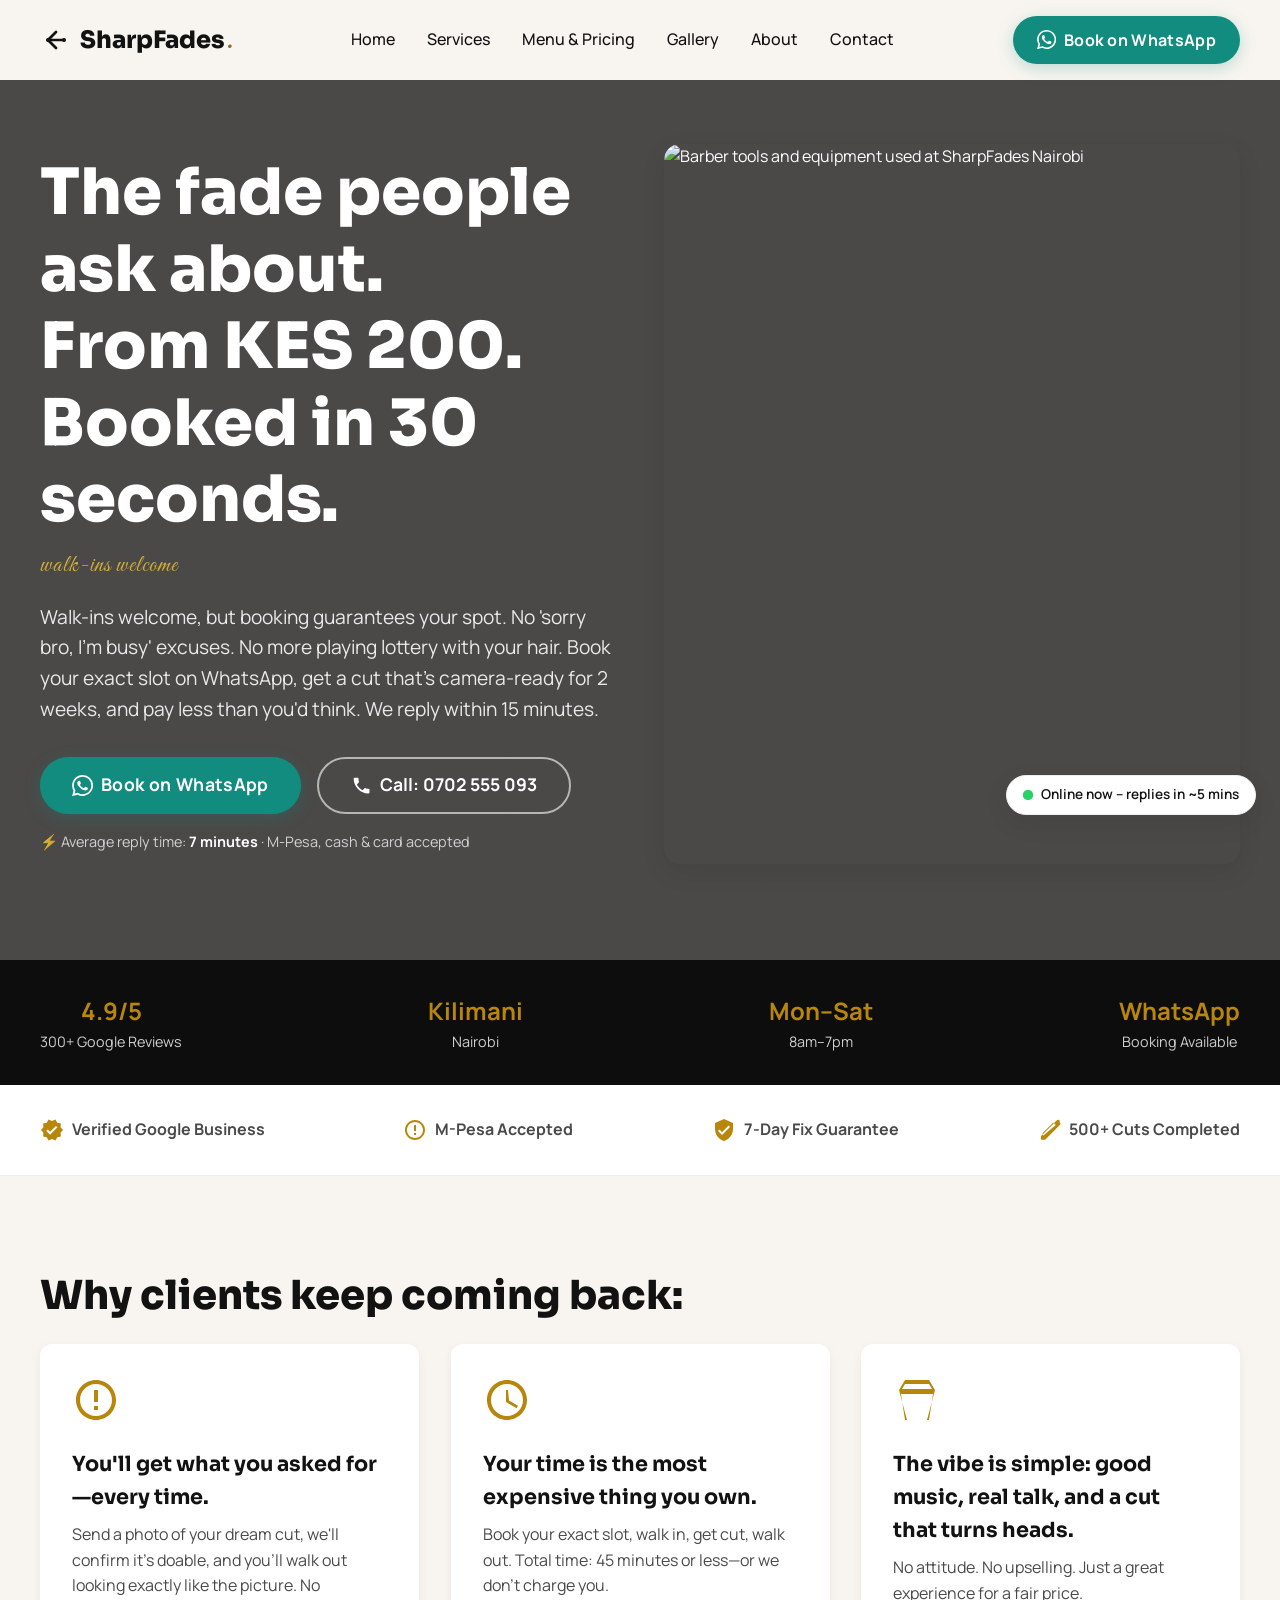
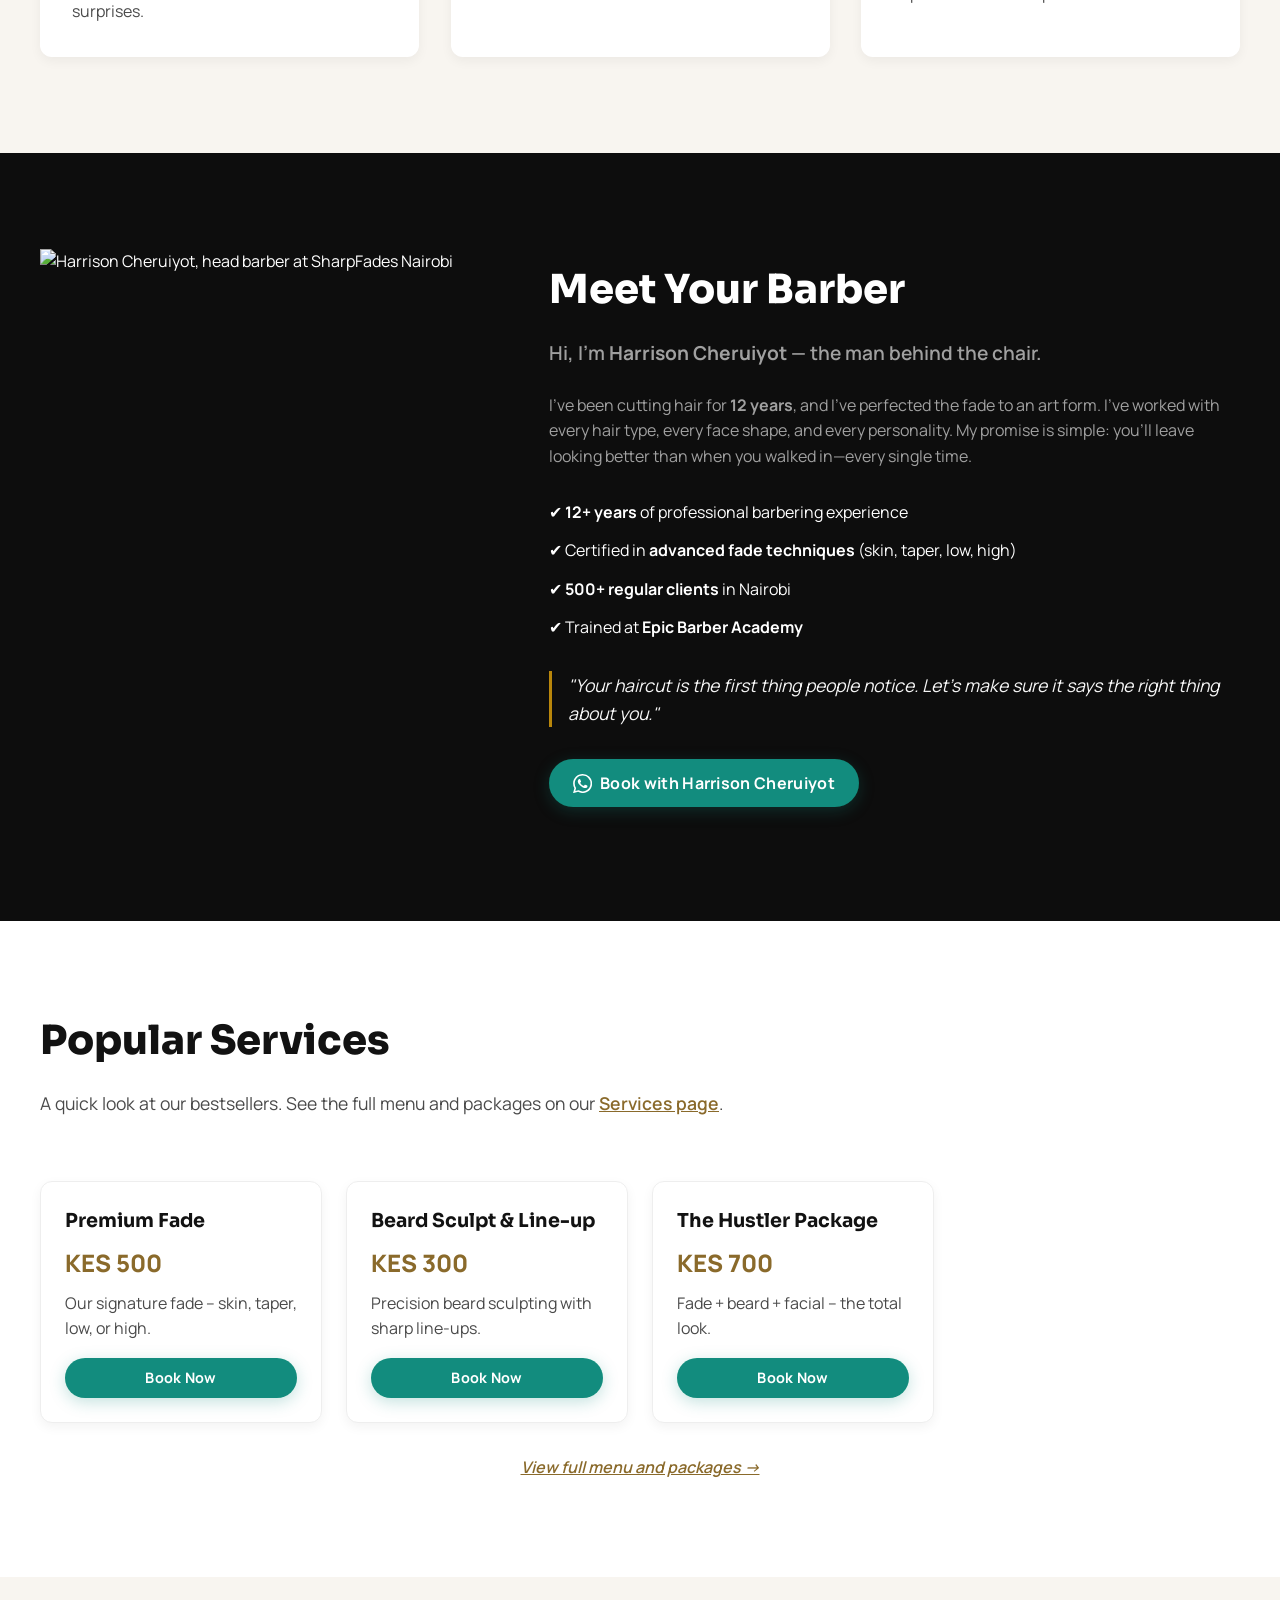
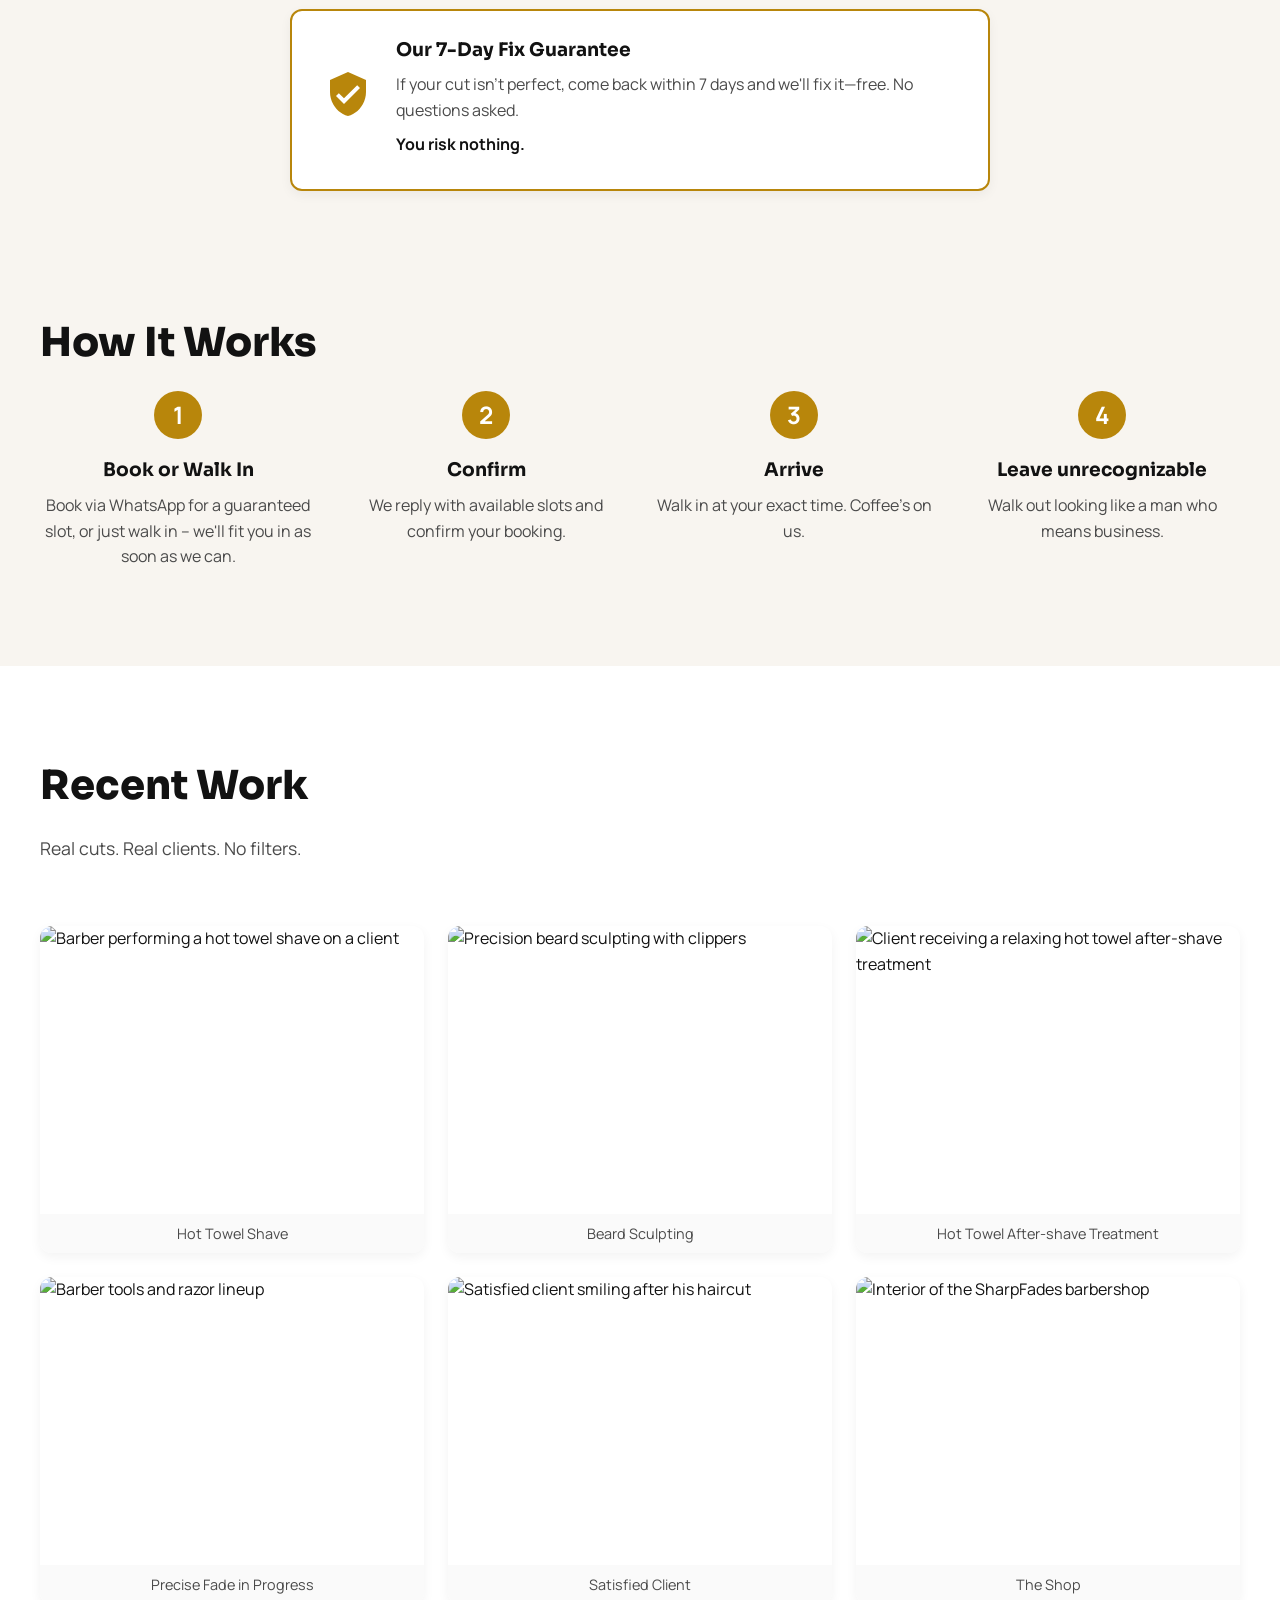
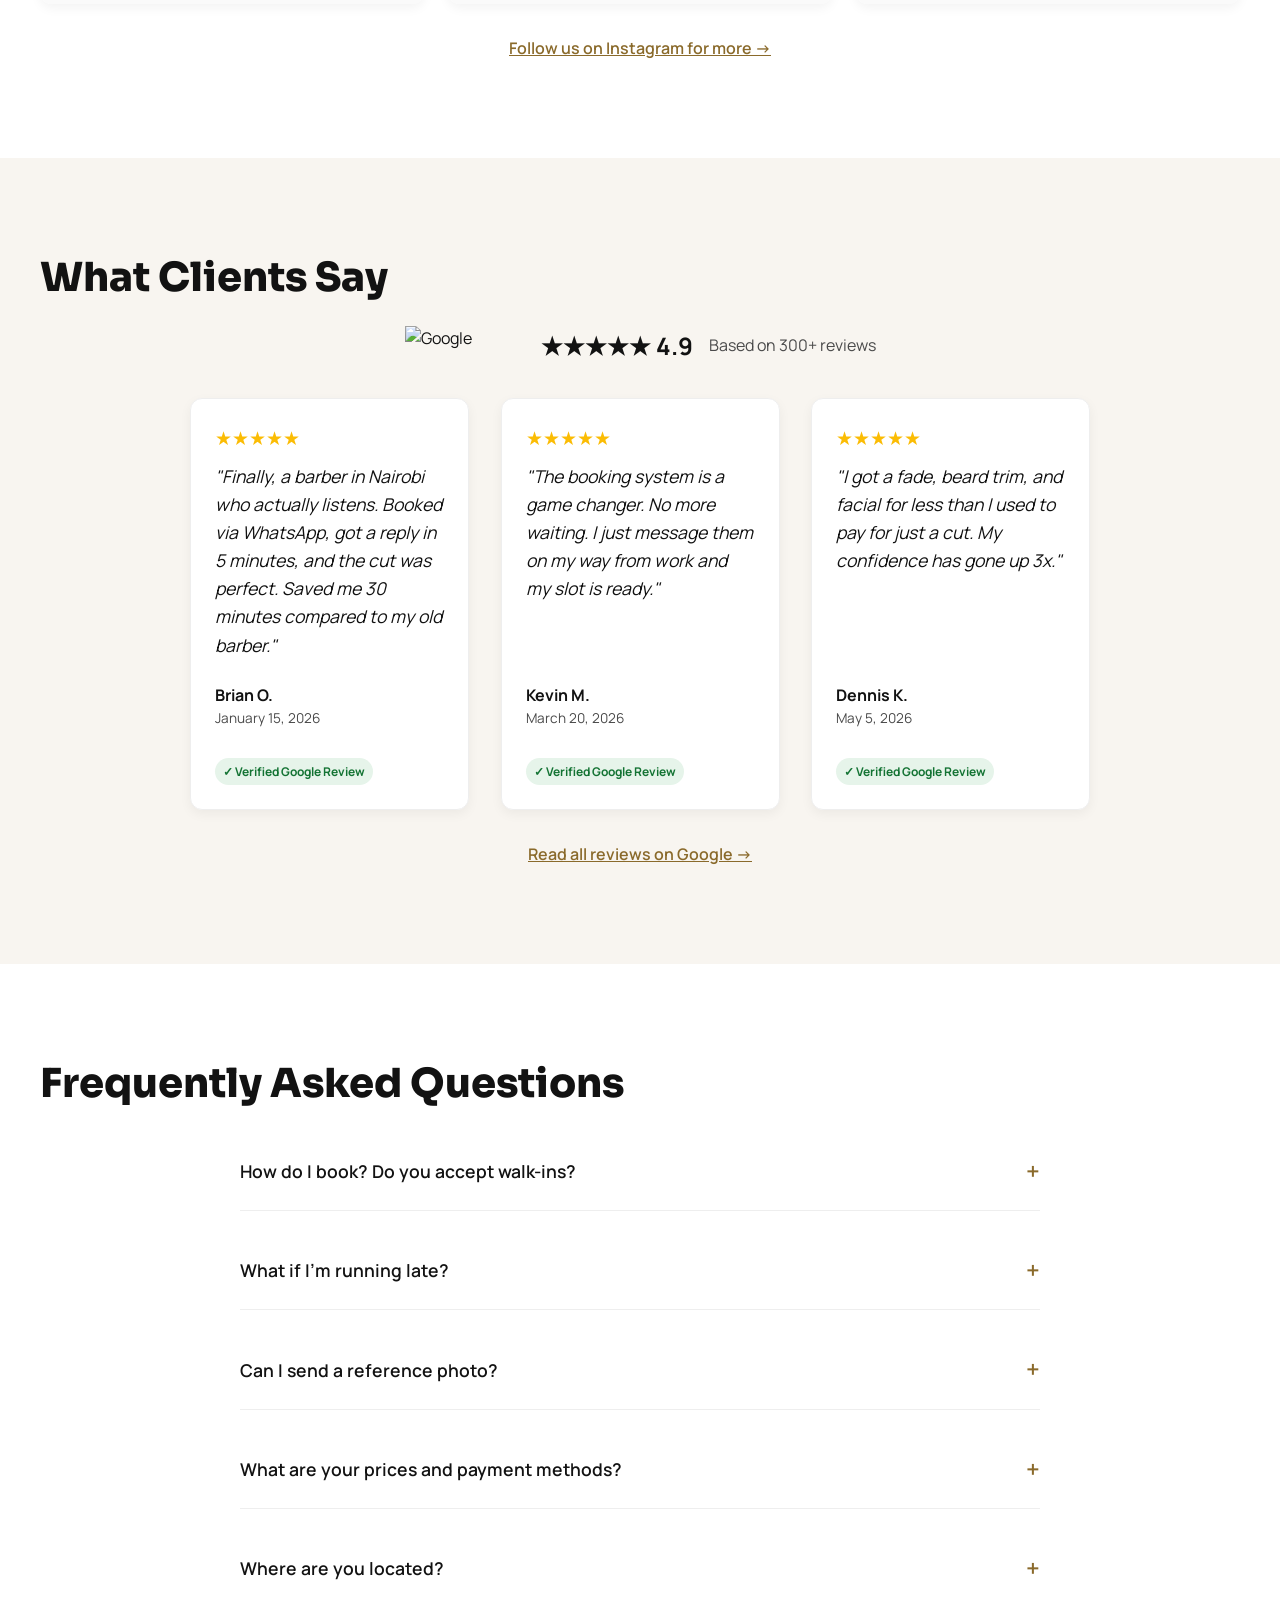
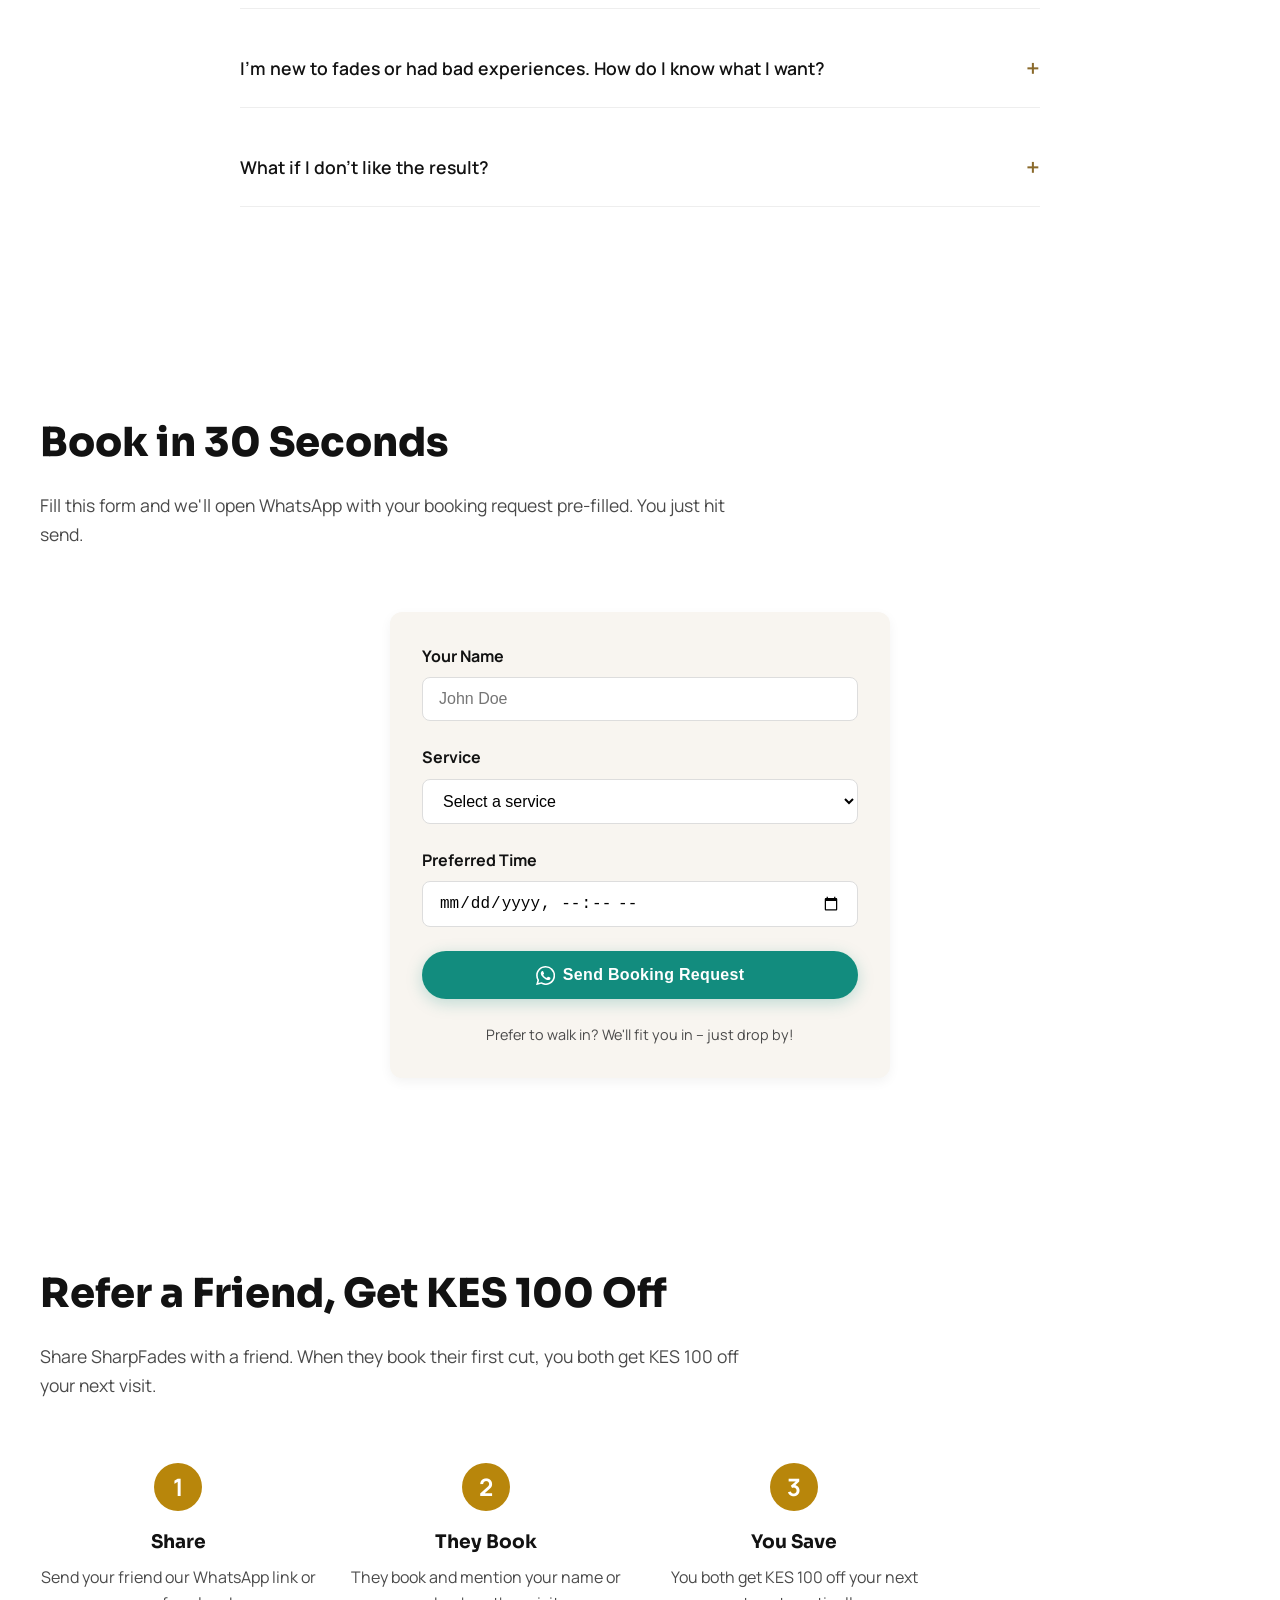
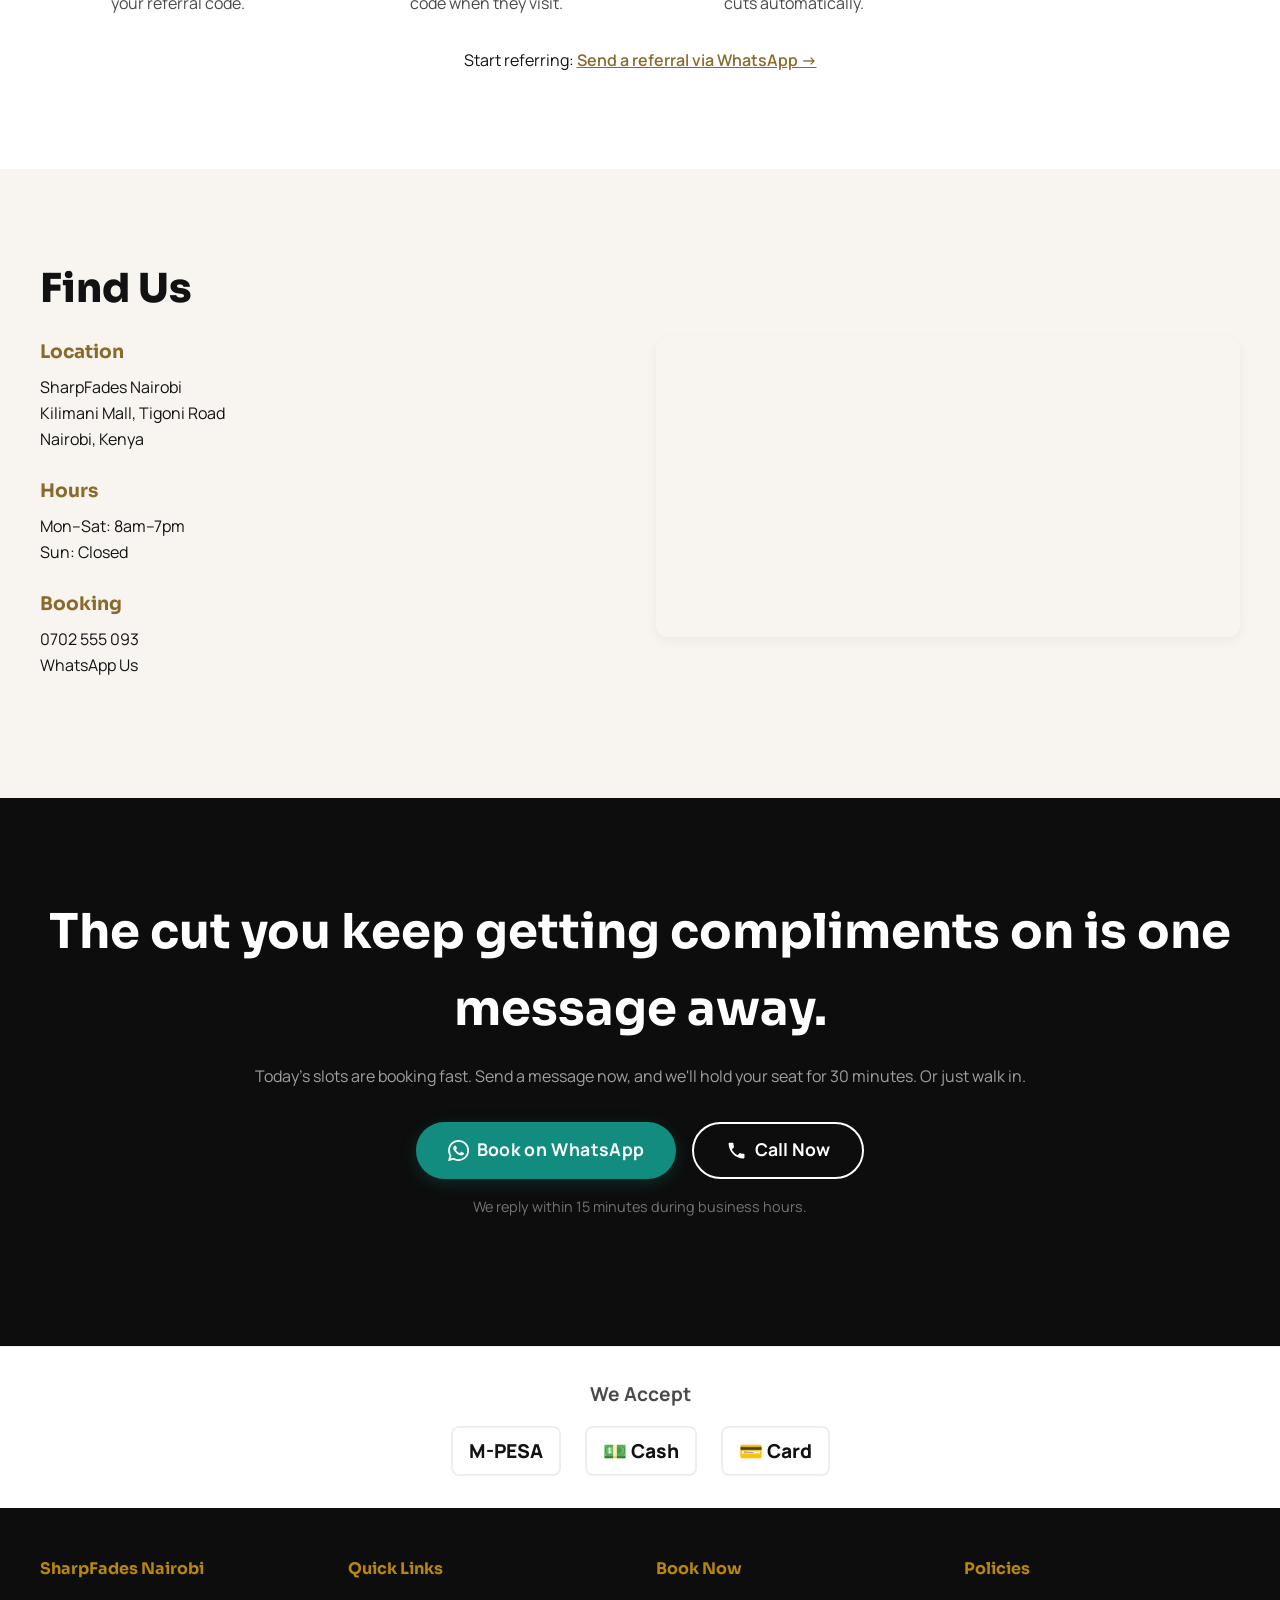
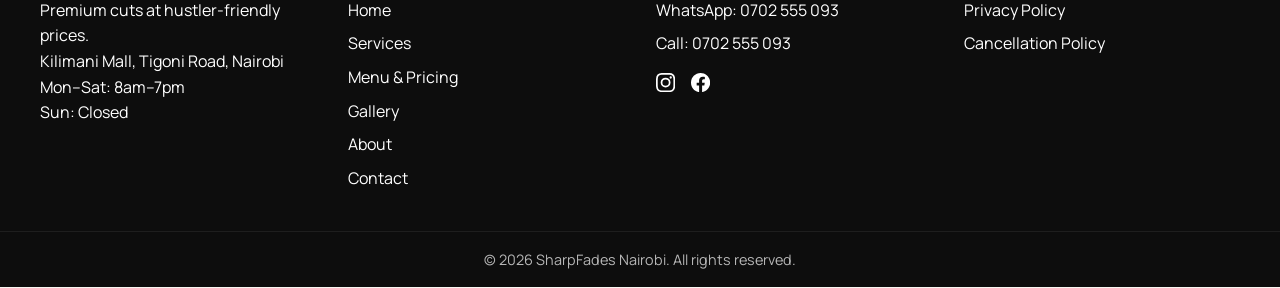
==== index.html @ 0382daa3 "Add files via upload" ====
<!DOCTYPE html>
<html lang="en" class="no-js">
<head>
    <meta charset="UTF-8">
    <meta name="viewport" content="width=device-width, initial-scale=1.0">
    <title>SharpFades Nairobi | Premium Cuts from KES 200</title>
    <meta name="description" content="Get the fade people ask about. From KES 200. Book in 30 seconds on WhatsApp or walk in. No waiting, no inconsistency. 4.9★ rated barber in Kilimani Mall, Nairobi. Call 0702 555 093.">
    <meta name="robots" content="index, follow">
    <meta name="theme-color" content="#0D0D0D">
    <link rel="canonical" href="https://www.sharpsfades.co.ke/">

    <!-- Favicon -->
    <link rel="icon" href="assets/images/favicon.svg" type="image/svg+xml">

    <!-- Open Graph / Facebook -->
    <meta property="og:type" content="website">
    <meta property="og:url" content="https://www.sharpsfades.co.ke/">
    <meta property="og:title" content="SharpFades Nairobi | Premium Cuts from KES 200">
    <meta property="og:description" content="Nairobi's sharpest fades and premium grooming at hustler-friendly prices. Book via WhatsApp or walk in. Call 0702 555 093.">
    <meta property="og:image" content="https://i.ibb.co/qFCFtpKg/Picsart-26-09-07-09-58-33-262.png">

    <!-- Twitter -->
    <meta name="twitter:card" content="summary_large_image">
    <meta name="twitter:url" content="https://www.sharpsfades.co.ke/">
    <meta name="twitter:title" content="SharpFades Nairobi | Premium Cuts from KES 200">
    <meta name="twitter:description" content="Nairobi's sharpest fades and premium grooming at hustler-friendly prices. Book via WhatsApp or walk in. Call 0702 555 093.">
    <meta name="twitter:image" content="https://i.ibb.co/qFCFtpKg/Picsart-26-09-07-09-58-33-262.png">

    <!-- Preconnect and preload critical resources -->
    <link rel="preconnect" href="https://fonts.googleapis.com">
    <link rel="preconnect" href="https://fonts.gstatic.com" crossorigin>
    <link rel="preload" as="style" href="https://fonts.googleapis.com/css2?family=Manrope:wght@400;500;700;800&family=Sora:wght@600;700;800&family=Great+Vibes&display=swap">
    <link rel="preload" as="image" href="https://i.ibb.co/GfTDm7bp/Picsart-26-09-07-11-02-48-453.jpg" fetchpriority="high">
    <link rel="stylesheet" href="https://fonts.googleapis.com/css2?family=Manrope:wght@400;500;700;800&family=Sora:wght@600;700;800&family=Great+Vibes&display=swap" media="print" onload="this.media='all'">
    <noscript>
        <link rel="stylesheet" href="https://fonts.googleapis.com/css2?family=Manrope:wght@400;500;700;800&family=Sora:wght@600;700;800&family=Great+Vibes&display=swap">
    </noscript>
    <link rel="stylesheet" href="styles.css">
    <script defer src="script.js"></script>
    <!-- Remove no-js class if JS is enabled -->
    <script>
        document.documentElement.classList.remove('no-js');
    </script>

    <!-- JSON-LD Structured Data -->
    <script type="application/ld+json">
        {
            "@context": "https://schema.org",
            "@type": "Barbershop",
            "name": "SharpFades Nairobi",
            "telephone": "+254702555093",
            "priceRange": "KES 200 - KES 1200",
            "image": "https://i.ibb.co/GfTDm7bp/Picsart-26-09-07-11-02-48-453.jpg",
            "address": {
                "@type": "PostalAddress",
                "streetAddress": "Kilimani Mall, Tigoni Road",
                "addressLocality": "Nairobi",
                "addressCountry": "KE"
            },
            "openingHours": "Mo-Sa 08:00-19:00",
            "paymentAccepted": "Cash, M-Pesa, Card",
            "aggregateRating": {
                "@type": "AggregateRating",
                "ratingValue": "4.9",
                "reviewCount": "300"
            },
            "review": [{
                "@type": "Review",
                "author": { "@type": "Person", "name": "Brian O." },
                "datePublished": "2026-01-15",
                "reviewBody": "Finally, a barber in Nairobi who actually listens. Booked via WhatsApp, got a reply in 5 minutes, and the cut was perfect.",
                "reviewRating": { "@type": "Rating", "ratingValue": "5" }
            }, {
                "@type": "Review",
                "author": { "@type": "Person", "name": "Kevin M." },
                "datePublished": "2026-03-20",
                "reviewBody": "The booking system is a game changer. No more waiting. I just message them on my way from work and my slot is ready.",
                "reviewRating": { "@type": "Rating", "ratingValue": "5" }
            }, {
                "@type": "Review",
                "author": { "@type": "Person", "name": "Dennis K." },
                "datePublished": "2026-05-05",
                "reviewBody": "I got a fade, beard trim, and facial for less than I used to pay for just a cut. My confidence has gone up 3x.",
                "reviewRating": { "@type": "Rating", "ratingValue": "5" }
            }]
        }
    </script>
</head>
<body>
    <div class="scroll-progress" id="scroll-progress"></div>
    <a class="skip-link" href="#main-content">Skip to main content</a>

    <!-- Sticky Header -->
    <header class="site-header" id="site-header">
        <div class="container header-inner">
            <a href="index.html" class="logo" aria-label="SharpFades Nairobi Home">
                <svg class="logo-icon" width="32" height="32" viewBox="0 0 24 24" fill="none" xmlns="http://www.w3.org/2000/svg" aria-hidden="true">
                    <path d="M6 12L18 12" stroke="currentColor" stroke-width="2" stroke-linecap="round"/>
                    <path d="M6 12L12 6" stroke="currentColor" stroke-width="2" stroke-linecap="round"/>
                    <path d="M6 12L12 18" stroke="currentColor" stroke-width="2" stroke-linecap="round"/>
                    <circle cx="6" cy="12" r="1.5" fill="currentColor"/>
                    <circle cx="18" cy="12" r="1.5" fill="currentColor"/>
                </svg>
                <span>SharpFades<span class="logo-accent">.</span></span>
            </a>
            <nav class="main-nav" aria-label="Main navigation">
                <ul>
                    <li><a href="#home" aria-current="page">Home</a></li>
                    <li><a href="services.html">Services</a></li>
                    <li><a href="#menu">Menu &amp; Pricing</a></li>
                    <li><a href="#gallery">Gallery</a></li>
                    <li><a href="#about">About</a></li>
                    <li><a href="#contact">Contact</a></li>
                </ul>
            </nav>
            <div class="header-actions">
                <a href="https://wa.me/254702555093?text=Hi%20SharpFades!%20I'd%20like%20to%20book%20an%20appointment.%20Could%20you%20let%20me%20know%20your%20availability?" class="btn btn-whatsapp" target="_blank" rel="noopener">
                    <svg class="icon" aria-hidden="true" focusable="false"><use href="#icon-whatsapp"></use></svg>
                    <span>Book on WhatsApp</span>
                </a>
                <button class="nav-toggle" type="button" aria-expanded="false" aria-controls="mobile-menu" aria-label="Toggle navigation">
                    <span class="hamburger"></span>
                </button>
            </div>
        </div>
        <!-- Mobile Menu -->
        <nav class="mobile-menu" id="mobile-menu" aria-label="Mobile navigation">
            <ul>
                <li><a href="#home">Home</a></li>
                <li><a href="services.html">Services</a></li>
                <li><a href="#menu">Menu &amp; Pricing</a></li>
                <li><a href="#gallery">Gallery</a></li>
                <li><a href="#about">About</a></li>
                <li><a href="#contact">Contact</a></li>
            </ul>
            <a href="https://wa.me/254702555093?text=Hi%20SharpFades!%20I'd%20like%20to%20book%20an%20appointment.%20Could%20you%20let%20me%20know%20your%20availability?" class="btn btn-whatsapp btn-block" target="_blank" rel="noopener">Book on WhatsApp</a>
            <a href="tel:+254702555093" class="btn btn-outline btn-block">Call: 0702 555 093</a>
        </nav>
    </header>

    <main id="main-content">
        <!-- Hero Section with Unsplash Background -->
        <section class="hero hero-dark" id="home" tabindex="-1" style="background: linear-gradient(rgba(0,0,0,0.70), rgba(0,0,0,0.70)), url('https://images.unsplash.com/photo-1585747860715-2ba37e788b70?w=1920&q=80') center/cover no-repeat;">
            <div class="container hero-inner">
                <div class="hero-content">
                    <h1>
                        <span class="hero-title-main">The fade people ask about.</span><br>
                        <span class="hero-title-sub">From KES 200. Booked in 30 seconds.</span>
                    </h1>
                    <p class="hero-cursive">walk-ins welcome</p>
                    <p class="hero-sub">Walk-ins welcome, but booking guarantees your spot. No 'sorry bro, I'm busy' excuses. No more playing lottery with your hair. Book your exact slot on WhatsApp, get a cut that's camera‑ready for 2 weeks, and pay less than you'd think. We reply within 15 minutes.</p>
                    <div class="hero-actions">
                        <a href="https://wa.me/254702555093?text=Hi%20SharpFades!%20I'd%20like%20to%20book%20an%20appointment.%20Could%20you%20let%20me%20know%20your%20availability?" class="btn btn-whatsapp btn-lg" target="_blank" rel="noopener">
                            <svg class="icon" aria-hidden="true" focusable="false"><use href="#icon-whatsapp"></use></svg>
                            <span>Book on WhatsApp</span>
                        </a>
                        <a href="tel:+254702555093" class="btn btn-outline btn-lg">
                            <svg class="icon" aria-hidden="true" focusable="false"><use href="#icon-phone"></use></svg>
                            <span>Call: 0702 555 093</span>
                        </a>
                    </div>
                    <p class="hero-note">⚡ Average reply time: <strong>7 minutes</strong> · M‑Pesa, cash &amp; card accepted</p>
                </div>
                <div class="hero-image">
                    <img src="https://i.ibb.co/GfTDm7bp/Picsart-26-09-07-11-02-48-453.jpg" alt="Barber tools and equipment used at SharpFades Nairobi" width="600" height="750" fetchpriority="high" loading="eager">
                </div>
            </div>
        </section>

        <!-- Social Proof Bar -->
        <section class="social-proof" aria-label="Social proof">
            <div class="container">
                <ul class="proof-list">
                    <li><strong>4.9/5</strong> <span>300+ Google Reviews</span></li>
                    <li><strong>Kilimani</strong> <span>Nairobi</span></li>
                    <li><strong>Mon–Sat</strong> <span>8am–7pm</span></li>
                    <li><strong>WhatsApp</strong> <span>Booking Available</span></li>
                </ul>
            </div>
        </section>

        <!-- Trust Badges -->
        <section class="trust-badges" aria-label="Why clients trust us">
            <div class="container">
                <div class="trust-badges-grid">
                    <div class="trust-badge">
                        <svg class="icon" aria-hidden="true"><use href="#icon-verified"></use></svg>
                        <span>Verified Google Business</span>
                    </div>
                    <div class="trust-badge">
                        <svg class="icon" aria-hidden="true"><use href="#icon-mpesa"></use></svg>
                        <span>M-Pesa Accepted</span>
                    </div>
                    <div class="trust-badge">
                        <svg class="icon" aria-hidden="true"><use href="#icon-guarantee"></use></svg>
                        <span>7-Day Fix Guarantee</span>
                    </div>
                    <div class="trust-badge">
                        <svg class="icon" aria-hidden="true"><use href="#icon-knife"></use></svg>
                        <span>500+ Cuts Completed</span>
                    </div>
                </div>
            </div>
        </section>

        <!-- Value Prop / Why Us -->
        <section class="value-props" id="about" tabindex="-1">
            <div class="container">
                <h2 class="section-title">Why clients keep coming back:</h2>
                <div class="props-grid">
                    <article class="prop-card">
                        <svg class="prop-icon" aria-hidden="true" focusable="false"><use href="#icon-scissors"></use></svg>
                        <h3>You'll get what you asked for—every time.</h3>
                        <p>Send a photo of your dream cut, we'll confirm it's doable, and you'll walk out looking exactly like the picture. No surprises.</p>
                    </article>
                    <article class="prop-card">
                        <svg class="prop-icon" aria-hidden="true" focusable="false"><use href="#icon-clock"></use></svg>
                        <h3>Your time is the most expensive thing you own.</h3>
                        <p>Book your exact slot, walk in, get cut, walk out. Total time: 45 minutes or less—or we don't charge you.</p>
                    </article>
                    <article class="prop-card">
                        <svg class="prop-icon" aria-hidden="true" focusable="false"><use href="#icon-gem"></use></svg>
                        <h3>The vibe is simple: good music, real talk, and a cut that turns heads.</h3>
                        <p>No attitude. No upselling. Just a great experience for a fair price.</p>
                    </article>
                </div>
            </div>
        </section>

        <!-- Meet the Barber -->
        <section class="meet-barber" id="barber" tabindex="-1">
            <div class="container">
                <div class="meet-barber-grid">
                    <div class="meet-barber-image">
                        <img src="https://i.ibb.co/xKH9wmX2/Picsart-26-09-07-11-01-45-494.png" alt="Harrison Cheruiyot, head barber at SharpFades Nairobi" width="600" height="750" loading="lazy">
                    </div>
                    <div class="meet-barber-content">
                        <h2 class="section-title">Meet Your Barber</h2>
                        <p class="meet-barber-lead">Hi, I'm <strong>Harrison Cheruiyot</strong> — the man behind the chair.</p>
                        <p>I've been cutting hair for <strong>12 years</strong>, and I've perfected the fade to an art form. I've worked with every hair type, every face shape, and every personality. My promise is simple: you'll leave looking better than when you walked in—every single time.</p>
                        <ul class="barber-credentials">
                            <li>✔ <strong>12+ years</strong> of professional barbering experience</li>
                            <li>✔ Certified in <strong>advanced fade techniques</strong> (skin, taper, low, high)</li>
                            <li>✔ <strong>500+ regular clients</strong> in Nairobi</li>
                            <li>✔ Trained at <strong>Epic Barber Academy</strong></li>
                        </ul>
                        <p class="barber-quote">"Your haircut is the first thing people notice. Let's make sure it says the right thing about you."</p>
                        <a href="https://wa.me/254702555093?text=Hi%20Harrison!%20I'd%20like%20to%20book%20an%20appointment%20with%20you.%20Could%20you%20let%20me%20know%20your%20availability?" class="btn btn-whatsapp" target="_blank" rel="noopener">
                            <svg class="icon" aria-hidden="true" focusable="false"><use href="#icon-whatsapp"></use></svg>
                            <span>Book with Harrison Cheruiyot</span>
                        </a>
                    </div>
                </div>
            </div>
        </section>

        <!-- Popular Services (condensed) -->
        <section class="menu-section" id="menu" tabindex="-1">
            <div class="container">
                <h2 class="section-title">Popular Services</h2>
                <p class="section-sub">A quick look at our bestsellers. See the full menu and packages on our <a href="services.html" class="text-link">Services page</a>.</p>
                <div class="service-cards">
                    <div class="service-card">
                        <h4>Premium Fade</h4>
                        <p class="price">KES 500</p>
                        <p>Our signature fade – skin, taper, low, or high.</p>
                        <a href="https://wa.me/254702555093?text=Hi%20SharpFades!%20I'd%20like%20to%20book%20a%20Premium%20Fade%20(KES%20500).%20What%20times%20do%20you%20have%20available?" class="btn btn-whatsapp btn-sm" target="_blank" rel="noopener">Book Now</a>
                    </div>
                    <div class="service-card">
                        <h4>Beard Sculpt &amp; Line-up</h4>
                        <p class="price">KES 300</p>
                        <p>Precision beard sculpting with sharp line-ups.</p>
                        <a href="https://wa.me/254702555093?text=Hi%20SharpFades!%20I'd%20like%20to%20book%20a%20Beard%20Sculpt%20%26%20Line-up%20(KES%20300).%20What%20times%20do%20you%20have%20available?" class="btn btn-whatsapp btn-sm" target="_blank" rel="noopener">Book Now</a>
                    </div>
                    <div class="service-card">
                        <h4>The Hustler Package</h4>
                        <p class="price">KES 700</p>
                        <p>Fade + beard + facial – the total look.</p>
                        <a href="https://wa.me/254702555093?text=Hi%20SharpFades!%20I'd%20like%20to%20book%20the%20Hustler%20Package%20(KES%20700).%20What%20times%20do%20you%20have%20available?" class="btn btn-whatsapp btn-sm" target="_blank" rel="noopener">Book Now</a>
                    </div>
                </div>
                <p class="menu-note"><a href="services.html" class="text-link">View full menu and packages →</a></p>
            </div>
        </section>

        <!-- Guarantee Section -->
        <section class="guarantee-section" id="guarantee" tabindex="-1">
            <div class="container">
                <div class="guarantee-box">
                    <div class="guarantee-icon">
                        <svg class="icon" aria-hidden="true"><use href="#icon-guarantee"></use></svg>
                    </div>
                    <div class="guarantee-content">
                        <h3>Our 7-Day Fix Guarantee</h3>
                        <p>If your cut isn't perfect, come back within 7 days and we'll fix it—free. No questions asked.</p>
                        <p><strong>You risk nothing.</strong></p>
                    </div>
                </div>
            </div>
        </section>

        <!-- Process / How It Works -->
        <section class="process" id="process" tabindex="-1">
            <div class="container">
                <h2 class="section-title">How It Works</h2>
                <ol class="process-steps">
                    <li>
                        <span class="step-number">1</span>
                        <h3>Book or Walk In</h3>
                        <p>Book via WhatsApp for a guaranteed slot, or just walk in – we'll fit you in as soon as we can.</p>
                    </li>
                    <li>
                        <span class="step-number">2</span>
                        <h3>Confirm</h3>
                        <p>We reply with available slots and confirm your booking.</p>
                    </li>
                    <li>
                        <span class="step-number">3</span>
                        <h3>Arrive</h3>
                        <p>Walk in at your exact time. Coffee's on us.</p>
                    </li>
                    <li>
                        <span class="step-number">4</span>
                        <h3>Leave unrecognizable</h3>
                        <p>Walk out looking like a man who means business.</p>
                    </li>
                </ol>
            </div>
        </section>

        <!-- Gallery Preview -->
        <section class="gallery" id="gallery" tabindex="-1">
            <div class="container">
                <h2 class="section-title">Recent Work</h2>
                <p class="section-sub">Real cuts. Real clients. No filters.</p>
                <div class="gallery-grid">
                    <figure>
                        <img src="https://i.ibb.co/VY9WMvjd/Picsart-26-09-07-10-07-51-801.png" alt="Barber performing a hot towel shave on a client" width="400" height="300" loading="lazy">
                        <figcaption>Hot Towel Shave</figcaption>
                    </figure>
                    <figure>
                        <img src="https://i.ibb.co/cKZ2jdm0/Picsart-26-09-07-10-04-09-270.png" alt="Precision beard sculpting with clippers" width="400" height="300" loading="lazy">
                        <figcaption>Beard Sculpting</figcaption>
                    </figure>
                    <figure>
                        <img src="https://i.ibb.co/M5BMCQJJ/Picsart-26-09-07-10-01-59-289.png" alt="Client receiving a relaxing hot towel after-shave treatment" width="400" height="300" loading="lazy">
                        <figcaption>Hot Towel After-shave Treatment</figcaption>
                    </figure>
                    <figure>
                        <img src="https://i.ibb.co/Tx39Nw82/Picsart-26-09-07-10-00-22-732.png" alt="Barber tools and razor lineup" width="400" height="300" loading="lazy">
                        <figcaption>Precise Fade in Progress</figcaption>
                    </figure>
                    <figure>
                        <img src="https://i.ibb.co/G4ZgbCj6/Picsart-26-09-07-09-55-59-494.png" alt="Satisfied client smiling after his haircut" width="400" height="300" loading="lazy">
                        <figcaption>Satisfied Client</figcaption>
                    </figure>
                    <figure>
                        <img src="https://i.ibb.co/Fqq1Bxm3/1788721265705.png" alt="Interior of the SharpFades barbershop" width="400" height="300" loading="lazy">
                        <figcaption>The Shop</figcaption>
                    </figure>
                </div>
                <p class="gallery-cta"><a href="https://instagram.com/sharpsfadesnairobi" target="_blank" rel="noopener" class="text-link">Follow us on Instagram for more →</a></p>
            </div>
        </section>

        <!-- Testimonials / Google Reviews -->
        <section class="testimonials" id="testimonials" tabindex="-1">
            <div class="container">
                <h2 class="section-title">What Clients Say</h2>
                <div class="google-reviews-container">
                    <div class="google-header">
                        <img src="https://upload.wikimedia.org/wikipedia/commons/thumb/2/2f/Google_2015_logo.svg/120px-Google_2015_logo.svg.png" alt="Google" width="120" height="40">
                        <span class="google-rating">★★★★★ <strong>4.9</strong></span>
                        <span class="google-count">Based on 300+ reviews</span>
                    </div>
                    <div class="testimonial-grid">
                        <blockquote class="testimonial-card google-review">
                            <div class="review-stars">★★★★★</div>
                            <p>"Finally, a barber in Nairobi who actually listens. Booked via WhatsApp, got a reply in 5 minutes, and the cut was perfect. Saved me 30 minutes compared to my old barber."</p>
                            <footer>
                                <div class="reviewer-info"><strong>Brian O.</strong><span>January 15, 2026</span></div>
                                <span class="verified-badge">✓ Verified Google Review</span>
                            </footer>
                        </blockquote>
                        <blockquote class="testimonial-card google-review">
                            <div class="review-stars">★★★★★</div>
                            <p>"The booking system is a game changer. No more waiting. I just message them on my way from work and my slot is ready."</p>
                            <footer>
                                <div class="reviewer-info"><strong>Kevin M.</strong><span>March 20, 2026</span></div>
                                <span class="verified-badge">✓ Verified Google Review</span>
                            </footer>
                        </blockquote>
                        <blockquote class="testimonial-card google-review">
                            <div class="review-stars">★★★★★</div>
                            <p>"I got a fade, beard trim, and facial for less than I used to pay for just a cut. My confidence has gone up 3x."</p>
                            <footer>
                                <div class="reviewer-info"><strong>Dennis K.</strong><span>May 5, 2026</span></div>
                                <span class="verified-badge">✓ Verified Google Review</span>
                            </footer>
                        </blockquote>
                    </div>
                    <div class="google-cta">
                        <a href="https://g.page/r/YOUR_GOOGLE_REVIEWS_LINK/review" target="_blank" rel="noopener" class="text-link">Read all reviews on Google →</a>
                    </div>
                </div>
            </div>
        </section>

        <!-- FAQ (Consolidated) -->
        <section class="faq" id="faq" tabindex="-1">
            <div class="container">
                <h2 class="section-title">Frequently Asked Questions</h2>
                <div class="faq-list">
                    <details>
                        <summary>How do I book? Do you accept walk-ins?</summary>
                        <div class="faq-answer">
                            <p>Yes, walk-ins are always welcome! However, booking via WhatsApp or phone guarantees your spot and zero waiting. We recommend booking to secure your preferred time.</p>
                        </div>
                    </details>
                    <details>
                        <summary>What if I'm running late?</summary>
                        <div class="faq-answer">
                            <p>Please WhatsApp us immediately. We hold your slot for 10 minutes past your booked time. After that, we may need to reschedule to be fair to the next client.</p>
                        </div>
                    </details>
                    <details>
                        <summary>Can I send a reference photo?</summary>
                        <div class="faq-answer">
                            <p>Absolutely! Send it on WhatsApp before your appointment, and we'll discuss how to achieve the look.</p>
                        </div>
                    </details>
                    <details>
                        <summary>What are your prices and payment methods?</summary>
                        <div class="faq-answer">
                            <p>Prices start at KES 200 for a basic cut. We'll confirm the final price before we start. We accept M-Pesa, Cash, and Card.</p>
                        </div>
                    </details>
                    <details>
                        <summary>Where are you located?</summary>
                        <div class="faq-answer">
                            <p>We're in Kilimani Mall, Tigoni Road, Nairobi. See the <a href="#contact">Contact section</a> for directions.</p>
                        </div>
                    </details>
                    <details>
                        <summary>I'm new to fades or had bad experiences. How do I know what I want?</summary>
                        <div class="faq-answer">
                            <p>That's our favorite kind of client. Send us a photo of a style you like, or just tell us your vibe (e.g., "I want to look professional but cool"). We'll recommend a cut based on your hair type, face shape, and lifestyle. You'll always approve the plan before we start.</p>
                        </div>
                    </details>
                    <details>
                        <summary>What if I don't like the result?</summary>
                        <div class="faq-answer">
                            <p>We offer a 7-day fix guarantee. If it's not right, come back within 7 days and we'll correct it—free. We're confident, but we're also accountable.</p>
                        </div>
                    </details>
                </div>
            </div>
        </section>

        <!-- Quick Book Form -->
        <section class="quick-book" id="quick-book" tabindex="-1">
            <div class="container">
                <h2 class="section-title">Book in 30 Seconds</h2>
                <p class="section-sub">Fill this form and we'll open WhatsApp with your booking request pre-filled. You just hit send.</p>
                <form id="quick-book-form" class="quick-book-form">
                    <div class="form-group">
                        <label for="qb-name">Your Name</label>
                        <input type="text" id="qb-name" name="name" placeholder="John Doe" required>
                    </div>
                    <div class="form-group">
                        <label for="qb-service">Service</label>
                        <select id="qb-service" name="service" required>
                            <option value="">Select a service</option>
                            <option value="Basic Clipper Cut">Basic Clipper Cut (KES 200)</option>
                            <option value="Classic Scissor Cut">Classic Scissor Cut (KES 300)</option>
                            <option value="Premium Fade">Premium Fade (KES 500)</option>
                            <option value="Beard Trim & Shape">Beard Trim & Shape (KES 200)</option>
                            <option value="Beard & Haircut Combo">Beard & Haircut Combo (KES 600)</option>
                            <option value="Hustler Package">Hustler Package (KES 700)</option>
                            <option value="Mogul Package">Mogul Package (KES 1,200)</option>
                        </select>
                    </div>
                    <div class="form-group">
                        <label for="qb-time">Preferred Time</label>
                        <input type="datetime-local" id="qb-time" name="time">
                    </div>
                    <button type="submit" class="btn btn-whatsapp btn-block">
                        <svg class="icon" aria-hidden="true"><use href="#icon-whatsapp"></use></svg>
                        <span>Send Booking Request</span>
                    </button>
                    <p style="text-align:center; font-size:0.9rem; margin-top:1rem; color:var(--clr-text-secondary);">Prefer to walk in? We'll fit you in – just drop by!</p>
                </form>
            </div>
        </section>

        <!-- Referral Program -->
        <section class="referral" id="referral" tabindex="-1">
            <div class="container">
                <h2 class="section-title">Refer a Friend, Get KES 100 Off</h2>
                <p class="section-sub">Share SharpFades with a friend. When they book their first cut, you both get KES 100 off your next visit.</p>
                <div class="referral-steps">
                    <ol class="process-steps">
                        <li>
                            <span class="step-number">1</span>
                            <h3>Share</h3>
                            <p>Send your friend our WhatsApp link or your referral code.</p>
                        </li>
                        <li>
                            <span class="step-number">2</span>
                            <h3>They Book</h3>
                            <p>They book and mention your name or code when they visit.</p>
                        </li>
                        <li>
                            <span class="step-number">3</span>
                            <h3>You Save</h3>
                            <p>You both get KES 100 off your next cuts automatically.</p>
                        </li>
                    </ol>
                </div>
                <p class="referral-cta">Start referring: <a href="https://wa.me/254702555093?text=Hi%20SharpFades!%20I'd%20like%20to%20refer%20a%20friend.%20We'd%20both%20love%20to%20get%20the%20KES%20100%20discount.%20How%20do%20I%20do%20this?" class="text-link">Send a referral via WhatsApp →</a></p>
            </div>
        </section>

        <!-- Contact Section -->
        <section class="contact-section" id="contact" tabindex="-1">
            <div class="container">
                <h2 class="section-title">Find Us</h2>
                <div class="contact-grid">
                    <div class="contact-info">
                        <h3>Location</h3>
                        <p>SharpFades Nairobi<br>Kilimani Mall, Tigoni Road<br>Nairobi, Kenya</p>
                        <h3>Hours</h3>
                        <p>Mon–Sat: 8am–7pm<br>Sun: Closed</p>
                        <h3>Booking</h3>
                        <p><a href="tel:+254702555093">0702 555 093</a><br>
                            <a href="https://wa.me/254702555093" target="_blank" rel="noopener">WhatsApp Us</a></p>
                    </div>
                    <div class="contact-map">
                        <iframe src="https://maps.google.com/maps?q=Kilimani%20Mall%2C%20Tigoni%20Rd%2C%20Nairobi%2C%20Kenya&t=m&z=16&output=embed" width="100%" height="300" style="border:0;" allowfullscreen="" loading="lazy" referrerpolicy="no-referrer-when-downgrade" title="Map to SharpFades Nairobi at Kilimani Mall">
                        </iframe>
                    </div>
                </div>
            </div>
        </section>

        <!-- Final CTA -->
        <section class="final-cta" id="book" tabindex="-1">
            <div class="container">
                <h2>The cut you keep getting compliments on is one message away.</h2>
                <p>Today's slots are booking fast. Send a message now, and we'll hold your seat for 30 minutes. Or just walk in.</p>
                <div class="cta-buttons">
                    <a href="https://wa.me/254702555093?text=Hi%20SharpFades!%20I'd%20like%20to%20book%20an%20appointment.%20Could%20you%20let%20me%20know%20your%20availability?" class="btn btn-whatsapp btn-lg" target="_blank" rel="noopener">
                        <svg class="icon" aria-hidden="true"><use href="#icon-whatsapp"></use></svg>
                        <span>Book on WhatsApp</span>
                    </a>
                    <a href="tel:+254702555093" class="btn btn-outline btn-lg">
                        <svg class="icon" aria-hidden="true"><use href="#icon-phone"></use></svg>
                        <span>Call Now</span>
                    </a>
                </div>
                <p class="microcopy">We reply within 15 minutes during business hours.</p>
            </div>
        </section>
    </main>

    <!-- Payment Methods -->
    <section class="payment-methods" aria-label="Payment methods accepted">
        <div class="container">
            <h3 class="payment-title">We Accept</h3>
            <div class="payment-logos">
                <div class="payment-logo">M-PESA</div>
                <div class="payment-logo">💵 Cash</div>
                <div class="payment-logo">💳 Card</div>
            </div>
        </div>
    </section>

    <!-- Footer -->
    <footer class="site-footer">
        <div class="container footer-grid">
            <div class="footer-col">
                <h4>SharpFades Nairobi</h4>
                <p>Premium cuts at hustler-friendly prices.<br>Kilimani Mall, Tigoni Road, Nairobi</p>
                <p>Mon–Sat: 8am–7pm<br>Sun: Closed</p>
            </div>
            <div class="footer-col">
                <h4>Quick Links</h4>
                <ul>
                    <li><a href="#home">Home</a></li>
                    <li><a href="services.html">Services</a></li>
                    <li><a href="#menu">Menu &amp; Pricing</a></li>
                    <li><a href="#gallery">Gallery</a></li>
                    <li><a href="#about">About</a></li>
                    <li><a href="#contact">Contact</a></li>
                </ul>
            </div>
            <div class="footer-col">
                <h4>Book Now</h4>
                <ul>
                    <li><a href="https://wa.me/254702555093?text=Hi%20SharpFades!%20I'd%20like%20to%20book%20an%20appointment.%20Could%20you%20let%20me%20know%20your%20availability?" target="_blank" rel="noopener">WhatsApp: 0702 555 093</a></li>
                    <li><a href="tel:+254702555093">Call: 0702 555 093</a></li>
                </ul>
                <div class="social-links">
                    <a href="https://instagram.com/sharpsfadesnairobi" target="_blank" rel="noopener" aria-label="Instagram"><svg class="icon" aria-hidden="true"><use href="#icon-instagram"></use></svg></a>
                    <a href="https://facebook.com/sharpsfadesnairobi" target="_blank" rel="noopener" aria-label="Facebook"><svg class="icon" aria-hidden="true"><use href="#icon-facebook"></use></svg></a>
                </div>
            </div>
            <div class="footer-col">
                <h4>Policies</h4>
                <ul>
                    <li><a href="privacy-policy.html">Privacy Policy</a></li>
                    <li><a href="cancellation-policy.html">Cancellation Policy</a></li>
                </ul>
            </div>
        </div>
        <div class="footer-bottom">
            <div class="container">
                <p>&copy; 2026 SharpFades Nairobi. All rights reserved.</p>
            </div>
        </div>
    </footer>

    <!-- Live WhatsApp Indicator -->
    <div class="whatsapp-live-indicator" aria-hidden="true">
        <span class="live-dot"></span>
        <span>Online now – replies in ~5 mins</span>
    </div>

    <!-- Mobile Sticky Bottom Bar -->
    <div class="mobile-sticky-bar" id="mobile-sticky-bar">
        <a href="https://wa.me/254702555093?text=Hi%20SharpFades!%20I'd%20like%20to%20book%20an%20appointment.%20Could%20you%20let%20me%20know%20your%20availability?" class="btn btn-whatsapp btn-block" target="_blank" rel="noopener">
            <svg class="icon" aria-hidden="true"><use href="#icon-whatsapp"></use></svg>
            <span>Book on WhatsApp</span>
        </a>
        <a href="tel:+254702555093" class="btn btn-outline btn-block" aria-label="Call SharpFades Nairobi">
            <svg class="icon" aria-hidden="true"><use href="#icon-phone"></use></svg>
            <span>Call</span>
        </a>
    </div>

    <!-- Back to Top Button -->
    <button id="back-to-top" class="back-to-top" type="button" aria-label="Back to top">
        <svg class="icon" aria-hidden="true" focusable="false"><use href="#icon-arrow-up"></use></svg>
    </button>

    <!-- SVG Sprite -->
    <svg xmlns="http://www.w3.org/2000/svg" style="display: none;">
        <symbol id="icon-whatsapp" viewBox="0 0 24 24"><path fill="currentColor" d="M17.472 14.382c-.297-.149-1.758-.867-2.03-.967-.273-.099-.471-.148-.67.15-.197.297-.767.966-.94 1.164-.173.199-.347.223-.644.075-.297-.15-1.255-.463-2.39-1.475-.883-.788-1.48-1.761-1.653-2.059-.173-.297-.018-.458.13-.606.134-.133.298-.347.446-.52.149-.174.198-.298.298-.497.099-.198.05-.371-.025-.52-.075-.149-.669-1.612-.916-2.207-.242-.579-.487-.5-.669-.51-.173-.008-.371-.01-.57-.01-.198 0-.52.074-.792.372-.272.297-1.04 1.016-1.04 2.479 0 1.462 1.065 2.875 1.213 3.074.149.198 2.096 3.2 5.077 4.487.709.306 1.262.489 1.694.625.712.227 1.36.195 1.871.118.571-.085 1.758-.719 2.006-1.413.248-.694.248-1.289.173-1.413-.074-.124-.272-.198-.57-.347m-5.421 7.403h-.004a9.87 9.87 0 01-5.031-1.378l-.361-.214-3.741.982.998-3.648-.235-.374a9.86 9.86 0 01-1.51-5.26c.001-5.45 4.436-9.884 9.888-9.884 2.64 0 5.122 1.03 6.988 2.898a9.825 9.825 0 012.893 6.994c-.003 5.45-4.437 9.884-9.885 9.884m8.413-18.297A11.815 11.815 0 0012.05 0C5.495 0 .16 5.335.157 11.892c0 2.096.547 4.142 1.588 5.945L.057 24l6.305-1.654a11.882 11.882 0 005.683 1.448h.005c6.554 0 11.89-5.335 11.893-11.893a11.821 11.821 0 00-3.48-8.413z"/></symbol>
        <symbol id="icon-phone" viewBox="0 0 24 24"><path fill="currentColor" d="M6.62 10.79c1.44 2.83 3.76 5.14 6.59 6.59l2.2-2.2c.27-.27.67-.36 1.02-.24 1.12.37 2.33.57 3.57.57.55 0 1 .45 1 1V20c0 .55-.45 1-1 1-9.39 0-17-7.61-17-17 0-.55.45-1 1-1h3.5c.55 0 1 .45 1 1 0 1.25.2 2.45.57 3.57.11.35.03.74-.25 1.02l-2.2 2.2z"/></symbol>
        <symbol id="icon-scissors" viewBox="0 0 24 24"><path fill="currentColor" d="M12 2C6.48 2 2 6.48 2 12s4.48 10 10 10 10-4.48 10-10S17.52 2 12 2zm0 18c-4.41 0-8-3.59-8-8s3.59-8 8-8 8 3.59 8 8-3.59 8-8 8zm-1-13h2v6h-2zm0 8h2v2h-2z"/></symbol>
        <symbol id="icon-clock" viewBox="0 0 24 24"><path fill="currentColor" d="M12 2C6.48 2 2 6.48 2 12s4.48 10 10 10 10-4.48 10-10S17.52 2 12 2zm0 18c-4.41 0-8-3.59-8-8s3.59-8 8-8 8 3.59 8 8-3.59 8-8 8zm.5-13h-1v6l5.25 3.15.75-1.23-4.5-2.67z"/></symbol>
        <symbol id="icon-gem" viewBox="0 0 24 24"><path fill="currentColor" d="M6 2h12l3 5-4 15H7L3 7l3-5zm0 2l-1.5 2.5h15L18 4H6zm-2 5l2 13h12l2-13H4z"/></symbol>
        <symbol id="icon-instagram" viewBox="0 0 24 24"><path fill="currentColor" d="M12 2.163c3.204 0 3.584.012 4.85.07 3.252.148 4.771 1.691 4.919 4.919.058 1.265.069 1.645.069 4.849 0 3.205-.012 3.584-.069 4.849-.149 3.225-1.664 4.771-4.919 4.919-1.266.058-1.644.07-4.85.07-3.204 0-3.584-.012-4.849-.07-3.26-.149-4.771-1.699-4.919-4.92-.058-1.265-.07-1.644-.07-4.849 0-3.204.013-3.583.07-4.849.149-3.227 1.664-4.771 4.919-4.919 1.266-.057 1.645-.069 4.849-.069zm0-2.163c-3.259 0-3.667.014-4.947.072-4.358.2-6.78 2.618-6.98 6.98-.059 1.281-.073 1.689-.073 4.948 0 3.259.014 3.668.072 4.948.2 4.358 2.618 6.78 6.98 6.98 1.281.058 1.689.072 4.948.072 3.259 0 3.668-.014 4.948-.072 4.354-.2 6.782-2.618 6.979-6.98.059-1.28.073-1.689.073-4.948 0-3.259-.014-3.667-.072-4.947-.196-4.354-2.617-6.78-6.979-6.98-1.281-.059-1.69-.073-4.949-.073zm0 5.838a6.162 6.162 0 100 12.324 6.162 6.162 0 000-12.324zm0 10.162a4 4 0 110-8 4 4 0 010 8zm6.406-11.845a1.44 1.44 0 100 2.881 1.44 1.44 0 000-2.881z"/></symbol>
        <symbol id="icon-facebook" viewBox="0 0 24 24"><path fill="currentColor" d="M24 12.073c0-6.627-5.373-12-12-12s-12 5.373-12 12c0 5.99 4.388 10.954 10.125 11.854v-8.385H7.078v-3.47h3.047V9.43c0-3.007 1.792-4.669 4.533-4.669 1.312 0 2.686.235 2.686.235v2.953H15.83c-1.491 0-1.956.925-1.956 1.874v2.25h3.328l-.532 3.47h-2.796v8.385C19.612 23.027 24 18.062 24 12.073z"/></symbol>
        <symbol id="icon-verified" viewBox="0 0 24 24"><path fill="currentColor" d="M23 12l-2.44-2.79.34-3.69-3.61-.82-1.89-3.2L12 2.96 8.6 1.5 6.71 4.69 3.1 5.5l.34 3.7L1 12l2.44 2.79-.34 3.7 3.61.82L8.6 22.5l3.4-1.47 3.4 1.46 1.89-3.19 3.61-.82-.34-3.69L23 12zm-12.91 4.72l-3.8-3.81 1.48-1.48 2.32 2.33 5.85-5.87 1.48 1.48-7.33 7.35z"/></symbol>
        <symbol id="icon-mpesa" viewBox="0 0 24 24"><path fill="currentColor" d="M12 2C6.48 2 2 6.48 2 12s4.48 10 10 10 10-4.48 10-10S17.52 2 12 2zm0 18c-4.41 0-8-3.59-8-8s3.59-8 8-8 8 3.59 8 8-3.59 8-8 8zm-1-13h2v6h-2zm0 8h2v2h-2z"/></symbol>
        <symbol id="icon-guarantee" viewBox="0 0 24 24"><path fill="currentColor" d="M12 1L3 5v6c0 5.55 3.84 10.74 9 12 5.16-1.26 9-6.45 9-12V5l-9-4zm-2 16l-4-4 1.41-1.41L10 14.17l6.59-6.59L18 9l-8 8z"/></symbol>
        <symbol id="icon-knife" viewBox="0 0 24 24"><path fill="currentColor" d="M22.61 2.36a1.96 1.96 0 00-2.77 0L4.37 17.83c-.32.32-.5.75-.5 1.2v1.64c0 .55.45 1 1 1h2.5c.56 0 1.11-.22 1.51-.62l13.73-13.73a1.96 1.96 0 000-2.96zm-15.3 14.3L6.2 17.7l-.65-2.39 10.75-10.75 2.44 2.44L7.31 16.66z"/></symbol>
        <symbol id="icon-arrow-up" viewBox="0 0 24 24"><path fill="currentColor" d="M12 4l-8 8h5v8h6v-8h5l-8-8z"/></symbol>
    </svg>
</body>
</html>
---- styles.css ----
/* ===== CSS Custom Properties (Design Tokens) ===== */
:root {
    --clr-bg: #F8F5F0;
    --clr-surface: #FFFFFF;
    --clr-dark: #0D0D0D;
    --clr-dark-surface: #1A1A1A;
    --clr-gold: #B8860B; /* darker gold for better contrast */
    --clr-gold-dark: #8A6A2B;
    --clr-gold-light: #D4AF37;
    --clr-charcoal: #2C2C2C;
    --clr-text-primary: #121212;
    --clr-text-secondary: #4A4A4A;
    --clr-text-light: #F5F5F5;
    --clr-text-light-secondary: #A0A0A0;
    --clr-whatsapp: #25D366;
    --clr-whatsapp-dark: #128C7E;
    --clr-whatsapp-text: #FFFFFF;

    --font-body: 'Manrope', sans-serif;
    --font-heading: 'Sora', sans-serif;
    --font-accent: 'Great Vibes', cursive;

    --container-max: 1200px;
    --space-xs: 0.5rem;
    --space-sm: 1rem;
    --space-md: 1.5rem;
    --space-lg: 2rem;
    --space-xl: 4rem;
    --space-2xl: 6rem;

    --radius-sm: 8px;
    --radius-md: 12px;
    --radius-lg: 16px;
    --radius-full: 9999px;

    --shadow-sm: 0 4px 12px rgba(0, 0, 0, 0.05);
    --shadow-md: 0 8px 24px rgba(0, 0, 0, 0.08);

    --transition-fast: 0.2s ease-in-out;
    --transition-base: 0.3s ease-in-out;
    --transition-slow: 0.5s cubic-bezier(0.25, 0.46, 0.45, 0.94);
}

/* ===== Reset & Base ===== */
*, *::before, *::after {
    box-sizing: border-box;
    margin: 0;
    padding: 0;
    max-width: 100%;
}

html {
    -webkit-text-size-adjust: 100%;
    overflow-x: clip;
}

body {
    font-family: var(--font-body);
    font-size: 1rem;
    line-height: 1.6;
    color: var(--clr-text-primary);
    background-color: var(--clr-bg);
    -webkit-font-smoothing: antialiased;
    -moz-osx-font-smoothing: grayscale;
    overflow-x: hidden;
    -webkit-overflow-scrolling: touch;
}

img {
    max-width: 100%;
    height: auto;
    display: block;
    border: none;
}

a {
    color: inherit;
    text-decoration: none;
}

ul, ol {
    list-style: none;
}

/* Screen reader only */
.sr-only {
    position: absolute;
    width: 1px;
    height: 1px;
    padding: 0;
    margin: -1px;
    overflow: hidden;
    clip: rect(0, 0, 0, 0);
    white-space: nowrap;
    border: 0;
}

/* ===== Accessibility ===== */
.skip-link {
    position: absolute;
    top: -100%;
    left: 1rem;
    background: var(--clr-dark);
    color: #fff;
    padding: 0.5rem 1rem;
    z-index: 100;
    border-radius: var(--radius-sm);
    transition: top 0.2s;
}
.skip-link:focus {
    top: 1rem;
}

:focus-visible {
    outline: 2px solid var(--clr-gold-dark);
    outline-offset: 2px;
}

/* ===== Reduced Motion ===== */
@media (prefers-reduced-motion: reduce) {
    html { scroll-behavior: auto; }
    *, *::before, *::after {
        animation-duration: 0.01ms !important;
        animation-iteration-count: 1 !important;
        transition-duration: 0.01ms !important;
    }
    .animate-on-scroll {
        opacity: 1 !important;
        transform: none !important;
    }
    .mobile-menu.open ul li,
    .mobile-sticky-bar .btn-whatsapp,
    .hero-title-word {
        animation: none !important;
        transition: none !important;
        opacity: 1 !important;
        transform: none !important;
    }
}

/* ===== No-JS Fallback ===== */
.no-js .section-title,
.no-js .animate-on-scroll {
    opacity: 1 !important;
    transform: none !important;
}

/* ===== Layout Helpers ===== */
.container {
    width: min(100% - 2rem, var(--container-max));
    margin-inline: auto;
}

/* ===== Buttons ===== */
.btn {
    display: inline-flex;
    align-items: center;
    justify-content: center;
    gap: 0.5rem;
    padding: 0.75rem 1.5rem;
    border-radius: var(--radius-full);
    font-weight: 700;
    font-size: 1rem;
    line-height: 1;
    cursor: pointer;
    transition: all var(--transition-fast);
    border: none;
    text-align: center;
    min-height: 48px;
    white-space: nowrap;
    position: relative;
    overflow: hidden;
    transition: transform 0.15s ease-out, box-shadow var(--transition-fast), background-color var(--transition-fast), color var(--transition-fast);
}
.btn-lg {
    padding: 1rem 2rem;
    font-size: 1.1rem;
}
.btn-sm {
    padding: 0.5rem 1rem;
    font-size: 0.9rem;
    min-height: 40px;
}

/* Removed scale on active to avoid conflict with magnetic effect */
.btn:active {
    /* no transform */
    filter: brightness(0.95);
}

.btn-whatsapp {
    background-color: var(--clr-whatsapp-dark);
    color: var(--clr-whatsapp-text);
    font-weight: 700;
    letter-spacing: 0.02em;
    position: relative;
    box-shadow: 0 4px 16px rgba(18, 140, 126, 0.25);
}

.btn-whatsapp::after {
    content: '';
    position: absolute;
    top: 0;
    left: 0;
    right: 0;
    bottom: 0;
    border-radius: var(--radius-full);
    box-shadow: 0 0 0 2px rgba(37, 211, 102, 0.2);
    pointer-events: none;
}

.btn-whatsapp:hover {
    background-color: var(--clr-whatsapp);
    color: #075E54;
    transform: translateY(-2px);
    box-shadow: 0 6px 20px rgba(37, 211, 102, 0.35);
}

.btn-whatsapp:hover::after {
    box-shadow: 0 0 0 4px rgba(37, 211, 102, 0.3);
}

.btn-whatsapp::before {
    content: '';
    position: absolute;
    top: 0;
    left: -100%;
    width: 100%;
    height: 100%;
    background: linear-gradient(120deg, transparent, rgba(255,255,255,0.3), transparent);
    transition: left 0.5s ease;
}

.btn-whatsapp:hover::before {
    left: 100%;
}

.btn-outline {
    background: transparent;
    color: var(--clr-text-primary);
    border: 2px solid var(--clr-charcoal);
}
.btn-outline:hover {
    background: var(--clr-charcoal);
    color: #fff;
    transform: translateY(-2px);
    box-shadow: 0 6px 16px rgba(0,0,0,0.1);
}

/* ===== Dark Section Outline Button Overrides ===== */
.final-cta .btn-outline,
.meet-barber .btn-outline,
.mobile-sticky-bar .btn-outline,
.site-footer .btn-outline {
    color: #fff;
    border-color: #fff;
}

.final-cta .btn-outline:hover,
.meet-barber .btn-outline:hover,
.mobile-sticky-bar .btn-outline:hover,
.site-footer .btn-outline:hover {
    background: #fff;
    color: var(--clr-dark);
}

.btn-block {
    width: 100%;
    margin-bottom: 0.5rem;
}

/* ===== Icons ===== */
.icon {
    width: 1.2em;
    height: 1.2em;
    flex-shrink: 0;
}

/* ===== Section Titles & Subtitles ===== */
.section-title {
    font-family: var(--font-heading);
    font-size: clamp(2rem, 4vw, 2.5rem);
    font-weight: 800;
    margin-bottom: var(--space-md);
    line-height: 1.2;
    color: var(--clr-text-primary);
    opacity: 0;
    transform: translateY(20px);
    transition: opacity 0.6s ease, transform 0.6s ease;
}

.section-title.visible {
    opacity: 1;
    transform: translateY(0);
}

.section-sub {
    font-size: 1.1rem;
    color: var(--clr-text-secondary);
    margin-bottom: var(--space-xl);
    max-width: 65ch;
}

.cursive-accent {
    font-family: var(--font-accent);
    font-size: 1.3em;
    color: var(--clr-gold-dark);
}

.text-gold {
    color: var(--clr-gold-dark);
}

/* ===== Scroll-triggered Animation Classes ===== */
.animate-on-scroll {
    opacity: 0;
    transform: translateY(20px);
    transition: opacity var(--transition-slow), transform var(--transition-slow);
    will-change: opacity, transform;
}
.animate-on-scroll.visible {
    opacity: 1;
    transform: translateY(0);
}
.animate-delay-1 { transition-delay: 0.1s; }
.animate-delay-2 { transition-delay: 0.2s; }
.animate-delay-3 { transition-delay: 0.3s; }
.animate-delay-4 { transition-delay: 0.4s; }

/* ===== Header ===== */
.site-header {
    position: sticky;
    top: 0;
    z-index: 100;
    background: transparent;
    transition: background var(--transition-base), box-shadow var(--transition-base), color var(--transition-base), padding-block 0.3s ease;
}
.site-header.scrolled {
    background: var(--clr-dark);
    box-shadow: var(--shadow-md);
    color: #fff;
    padding-block: 0.5rem;
}
.site-header.scrolled .main-nav a,
.site-header.scrolled .logo {
    color: #fff;
}
.site-header.scrolled .btn-outline {
    border-color: #fff;
    color: #fff;
}

.header-inner {
    display: flex;
    align-items: center;
    justify-content: space-between;
    padding-block: 1rem;
}

.logo {
    font-family: var(--font-heading);
    font-weight: 800;
    font-size: 1.5rem;
    color: var(--clr-text-primary);
    display: flex;
    align-items: center;
    gap: 0.5rem;
}
.logo-icon {
    transition: transform var(--transition-fast);
}
.logo:hover .logo-icon {
    transform: rotate(15deg);
}
.logo-accent {
    font-family: var(--font-accent);
    font-size: 1.8rem;
    color: var(--clr-gold-dark);
    margin-left: 2px;
    line-height: 1;
}

.main-nav ul {
    display: flex;
    gap: 2rem;
}
.main-nav a {
    font-weight: 500;
    color: var(--clr-text-primary);
    transition: color var(--transition-fast);
    position: relative;
}
.main-nav a::after {
    content: '';
    position: absolute;
    bottom: -4px;
    left: 0;
    width: 0;
    height: 2px;
    background-color: var(--clr-gold-dark);
    transition: width var(--transition-fast);
}
.main-nav a:hover {
    color: var(--clr-gold-dark);
}
.main-nav a:hover::after {
    width: 100%;
}

.header-actions {
    display: flex;
    align-items: center;
    gap: 1rem;
}

.nav-toggle {
    display: none;
    background: none;
    border: none;
    cursor: pointer;
    padding: 0.75rem;
    color: inherit;
}
.hamburger,
.hamburger::before,
.hamburger::after {
    content: '';
    display: block;
    width: 24px;
    height: 2px;
    background: currentColor;
    transition: all var(--transition-fast);
}
.hamburger::before { transform: translateY(-6px); }
.hamburger::after { transform: translateY(6px); }
.nav-toggle[aria-expanded="true"] .hamburger { background: transparent; }
.nav-toggle[aria-expanded="true"] .hamburger::before { transform: rotate(45deg); }
.nav-toggle[aria-expanded="true"] .hamburger::after { transform: rotate(-45deg); }

.mobile-menu {
    display: none;
    background: var(--clr-dark);
    padding: 2rem 1rem;
    position: absolute;
    top: 100%;
    left: 0;
    right: 0;
    text-align: center;
}
.mobile-menu.open {
    display: block;
    animation: slideDown 0.3s ease-out;
}
@keyframes slideDown {
    from { opacity: 0; transform: translateY(-10px); }
    to { opacity: 1; transform: translateY(0); }
}
.mobile-menu ul {
    margin-bottom: 1rem;
}
.mobile-menu li {
    margin-bottom: 1rem;
}
.mobile-menu a {
    color: #fff;
    font-size: 1.2rem;
    font-weight: 600;
}

/* Mobile menu items stagger on open */
.mobile-menu ul li {
    opacity: 0;
    transform: translateY(20px);
    transition: opacity 0.4s ease, transform 0.4s ease;
}
.mobile-menu.open ul li {
    opacity: 1;
    transform: translateY(0);
}
.mobile-menu.open ul li:nth-child(1) { transition-delay: 0.05s; }
.mobile-menu.open ul li:nth-child(2) { transition-delay: 0.1s; }
.mobile-menu.open ul li:nth-child(3) { transition-delay: 0.15s; }
.mobile-menu.open ul li:nth-child(4) { transition-delay: 0.2s; }
.mobile-menu.open ul li:nth-child(5) { transition-delay: 0.25s; }
.mobile-menu.open ul li:nth-child(6) { transition-delay: 0.3s; }

/* ===== Hero ===== */
.hero {
    padding: 4rem 0 6rem;
    background: linear-gradient(135deg, #fdfbf7 0%, #f0ebe3 100%);
    overflow: hidden;
}

.hero.hero-dark {
    color: #fff;
}
.hero.hero-dark .hero-content h1 {
    color: #fff;
}
.hero.hero-dark .hero-content h1 .text-gold {
    color: var(--clr-gold-light);
}
.hero.hero-dark .hero-cursive {
    color: var(--clr-gold-light);
}
.hero.hero-dark .hero-sub {
    color: rgba(255, 255, 255, 0.88);
}
.hero.hero-dark .hero-note {
    color: rgba(255, 255, 255, 0.75);
}
.hero.hero-dark .hero-note strong {
    color: #fff;
}
.hero.hero-dark .btn-outline {
    color: #fff;
    border-color: rgba(255, 255, 255, 0.6);
}
.hero.hero-dark .btn-outline:hover {
    background: #fff;
    color: var(--clr-dark);
    border-color: #fff;
}

.hero-inner {
    display: grid;
    grid-template-columns: 1fr 1fr;
    gap: 3rem;
    align-items: center;
}
.hero-content h1 {
    font-family: var(--font-heading);
    font-size: clamp(2.5rem, 5vw, 4rem);
    line-height: 1.2;
    font-weight: 800;
    margin-bottom: 1rem;
    color: var(--clr-text-primary);
    animation: fadeInUp 0.8s ease-out;
}
.hero-cursive {
    font-family: var(--font-accent);
    font-size: 1.5rem;
    color: var(--clr-gold-dark);
    margin-top: -0.5rem;
    margin-bottom: 1rem;
    letter-spacing: 1px;
    animation: fadeInUp 0.8s ease-out 0.15s backwards;
}
.hero-sub {
    font-size: 1.2rem;
    color: var(--clr-text-secondary);
    margin-bottom: 2rem;
    max-width: 60ch;
    animation: fadeInUp 0.8s ease-out 0.2s backwards;
}
.hero-actions {
    display: flex;
    flex-wrap: wrap;
    gap: 1rem;
    margin-bottom: 1rem;
    animation: fadeInUp 0.8s ease-out 0.4s backwards;
}
.hero-note {
    color: var(--clr-text-secondary);
    font-size: 0.9rem;
    animation: fadeInUp 0.8s ease-out 0.6s backwards;
}
.hero-image img {
    border-radius: var(--radius-lg);
    box-shadow: var(--shadow-md);
    object-fit: cover;
    width: 100%;
    height: auto;
    aspect-ratio: 4/5;
    animation: float 6s ease-in-out infinite;
    transition: transform var(--transition-slow), box-shadow var(--transition-slow);
    will-change: transform;
}
.hero-image img:hover {
    transform: scale(1.02);
    box-shadow: 0 12px 30px rgba(0,0,0,0.15);
}
@keyframes fadeInUp {
    from { opacity: 0; transform: translateY(20px); }
    to { opacity: 1; transform: translateY(0); }
}
@keyframes float {
    0%, 100% { transform: translateY(0); }
    50% { transform: translateY(-10px); }
}

/* Hero title word reveal (for new structure) */
.hero-title-main,
.hero-title-sub {
    display: inline-block;
    opacity: 0;
    transform: translateY(30px);
    transition: opacity 0.6s ease, transform 0.6s ease;
}
.hero-title-main.visible,
.hero-title-sub.visible {
    opacity: 1;
    transform: translateY(0);
}

/* ===== Scroll Progress Bar ===== */
.scroll-progress {
    position: fixed;
    top: 0;
    left: 0;
    height: 4px;
    width: 0%;
    background: var(--clr-gold);
    z-index: 200;
    transition: width 0.1s linear;
}

/* ===== Social Proof Bar ===== */
.social-proof {
    background: var(--clr-dark);
    color: #fff;
    padding: 2rem 0;
}
.proof-list {
    display: flex;
    justify-content: space-between;
    flex-wrap: wrap;
    gap: 1rem;
}
.proof-list li {
    display: flex;
    flex-direction: column;
    align-items: center;
    text-align: center;
    opacity: 0;
    animation: fadeInUp 0.6s ease-out forwards;
}
.proof-list li:nth-child(1) { animation-delay: 0.1s; }
.proof-list li:nth-child(2) { animation-delay: 0.2s; }
.proof-list li:nth-child(3) { animation-delay: 0.3s; }
.proof-list li:nth-child(4) { animation-delay: 0.4s; }
.proof-list strong {
    font-size: 1.5rem;
    color: var(--clr-gold);
}
.proof-list span {
    font-size: 0.9rem;
    opacity: 0.8;
}

/* ===== Trust Badges ===== */
.trust-badges {
    background: var(--clr-surface);
    padding: 2rem 0;
    border-bottom: 1px solid #eee;
}
.trust-badges-grid {
    display: flex;
    justify-content: space-between;
    flex-wrap: wrap;
    gap: 1.5rem;
    align-items: center;
}
.trust-badge {
    display: flex;
    align-items: center;
    gap: 0.5rem;
    font-weight: 700;
    color: var(--clr-text-secondary);
}
.trust-badge .icon {
    color: var(--clr-gold);
    width: 1.5rem;
    height: 1.5rem;
}

/* ===== Value Props ===== */
.value-props {
    padding: var(--space-2xl) 0;
}
.props-grid {
    display: grid;
    grid-template-columns: repeat(3, 1fr);
    gap: 2rem;
}
.prop-card {
    background: var(--clr-surface);
    padding: 2rem;
    border-radius: var(--radius-md);
    box-shadow: var(--shadow-sm);
    transition: box-shadow var(--transition-fast), transform var(--transition-fast);
}
.prop-card:hover {
    box-shadow: var(--shadow-md);
    transform: translateY(-5px);
}
.prop-icon {
    width: 3rem;
    height: 3rem;
    color: var(--clr-gold);
    margin-bottom: 1rem;
    transition: transform var(--transition-fast);
}
.prop-card:hover .prop-icon {
    transform: scale(1.1);
}
.prop-card h3 {
    font-family: var(--font-heading);
    font-size: 1.3rem;
    margin-bottom: 0.5rem;
}
.prop-card p {
    color: var(--clr-text-secondary);
}

/* ===== Meet the Barber ===== */
.meet-barber {
    padding: var(--space-2xl) 0;
    background: var(--clr-dark);
    color: #fff;
}
.meet-barber-grid {
    display: grid;
    grid-template-columns: 1fr 1.5fr;
    gap: 3rem;
    align-items: center;
}
.meet-barber-image img {
    width: 100%;
    height: auto;
    aspect-ratio: 4/5;
}
.meet-barber-content .section-title {
    color: #fff;
}
.meet-barber-lead {
    font-size: 1.2rem;
    font-weight: 600;
    margin-bottom: 1rem;
    color: var(--clr-gold);
}
.meet-barber-content p {
    color: var(--clr-text-light-secondary);
    margin-bottom: 1.5rem;
}
.barber-credentials {
    margin-bottom: 1.5rem;
}
.barber-credentials li {
    padding: 0.4rem 0;
    color: #fff;
}
.meet-barber-content .barber-quote {
    font-style: italic;
    font-size: 1.1rem;
    border-left: 3px solid var(--clr-gold);
    padding-left: 1rem;
    margin-bottom: 2rem;
    color: var(--clr-text-light);
}

/* ===== Menu Section ===== */
.menu-section {
    padding: var(--space-2xl) 0;
    background: #fff;
}
.menu-category {
    margin-bottom: 2rem;
}
.category-title {
    font-family: var(--font-heading);
    font-size: 1.5rem;
    color: var(--clr-gold-dark);
    border-bottom: 2px solid #eee;
    padding-bottom: 0.5rem;
    margin-bottom: 1rem;
}
.menu-table {
    width: 100%;
    border-collapse: collapse;
}
.menu-table th {
    text-align: left;
    font-weight: 700;
    color: var(--clr-text-secondary);
    padding: 0.5rem 0;
    border-bottom: 1px solid #eee;
}
.menu-table td {
    padding: 0.75rem 0;
    border-bottom: 1px solid #f0f0f0;
    transition: background var(--transition-fast);
}
.menu-table tbody tr:hover {
    background: #fafafa;
}
.menu-table td:first-child {
    font-weight: 500;
}
.menu-table td:nth-child(2) {
    font-weight: 600;
    text-align: right;
}
.menu-table td:last-child {
    text-align: right;
    width: 50px;
}
.btn-book-mini {
    display: inline-flex;
    align-items: center;
    justify-content: center;
    width: 44px;
    height: 44px;
    border-radius: 50%;
    background: var(--clr-whatsapp-dark);
    color: #fff;
    transition: all var(--transition-fast);
}
.btn-book-mini:hover {
    background: var(--clr-whatsapp);
    color: #075E54;
    transform: scale(1.1);
}

/* Packages */
.packages {
    margin-top: 3rem;
}
.packages-title {
    font-family: var(--font-heading);
    font-size: 1.5rem;
    margin-bottom: 1.5rem;
}
.package-grid {
    display: grid;
    grid-template-columns: repeat(3, 1fr);
    gap: 2rem;
    margin-bottom: 2rem;
}
.package-card {
    background: var(--clr-surface);
    border: 1px solid #eee;
    border-radius: var(--radius-md);
    padding: 2rem;
    position: relative;
    box-shadow: var(--shadow-sm);
    transition: box-shadow var(--transition-fast), transform var(--transition-fast);
    transform-style: preserve-3d;
}
.package-card:hover {
    box-shadow: var(--shadow-md);
    transform: translateY(-5px);
}
.package-popular {
    border: 2px solid var(--clr-gold);
}
.popular-badge {
    position: absolute;
    top: -12px;
    left: 50%;
    transform: translateX(-50%);
    background: var(--clr-gold);
    color: #fff;
    padding: 0.3rem 1rem;
    border-radius: var(--radius-full);
    font-size: 0.8rem;
    font-weight: 700;
    text-transform: uppercase;
    letter-spacing: 0.05em;
    white-space: nowrap;
    animation: pulse 2s infinite;
}
@keyframes pulse {
    0%, 100% { transform: translateX(-50%) scale(1); }
    50% { transform: translateX(-50%) scale(1.05); }
}
.package-card h4 {
    font-family: var(--font-heading);
    font-size: 1.5rem;
    margin-bottom: 0.5rem;
}
.package-blurb {
    font-size: 0.95rem;
    color: var(--clr-text-secondary);
    margin-bottom: 1rem;
    font-style: italic;
}
.price {
    font-size: 2rem;
    font-weight: 800;
    color: var(--clr-gold-dark);
    margin-bottom: 1rem;
}
.package-card ul {
    margin-bottom: 1.5rem;
}
.package-card li {
    padding: 0.3rem 0;
    color: var(--clr-text-secondary);
    position: relative;
    padding-left: 1.5rem;
}
.package-card li::before {
    content: '✓';
    position: absolute;
    left: 0;
    color: var(--clr-gold);
}
.value-note {
    font-size: 0.9rem;
    color: var(--clr-text-secondary);
    margin-bottom: 1.5rem;
}
.save-badge {
    display: inline-block;
    background: var(--clr-gold);
    color: #fff;
    padding: 0.2rem 0.6rem;
    border-radius: var(--radius-full);
    font-weight: 700;
    margin-left: 0.5rem;
}
.menu-note {
    text-align: center;
    font-style: italic;
    color: var(--clr-text-secondary);
}

/* ===== Guarantee ===== */
.guarantee-section {
    padding: var(--space-lg) 0;
    background: var(--clr-bg);
}
.guarantee-box {
    display: flex;
    align-items: center;
    gap: 1.5rem;
    background: #fff;
    border: 2px solid var(--clr-gold);
    border-radius: var(--radius-md);
    padding: 1.5rem 2rem;
    max-width: 700px;
    margin: 0 auto;
    box-shadow: var(--shadow-sm);
}
.guarantee-icon {
    font-size: 3rem;
    color: var(--clr-gold);
    flex-shrink: 0;
}
.guarantee-icon .icon {
    width: 3rem;
    height: 3rem;
}
.guarantee-content h3 {
    font-family: var(--font-heading);
    margin-bottom: 0.5rem;
}
.guarantee-content p {
    color: var(--clr-text-secondary);
    margin-bottom: 0.5rem;
}
.guarantee-content strong {
    color: var(--clr-text-primary);
}

/* ===== Process ===== */
.process {
    padding: var(--space-2xl) 0;
}
.process-steps {
    display: grid;
    grid-template-columns: repeat(4, 1fr);
    gap: 2rem;
}
.process-steps li {
    text-align: center;
    transition: transform var(--transition-fast);
}
.process-steps li:hover {
    transform: translateY(-5px);
}
.step-number {
    display: inline-flex;
    align-items: center;
    justify-content: center;
    width: 3rem;
    height: 3rem;
    border-radius: 50%;
    background: var(--clr-gold);
    color: #fff;
    font-weight: 700;
    font-size: 1.5rem;
    margin-bottom: 1rem;
    transition: transform var(--transition-fast), background var(--transition-fast);
}
.process-steps li:hover .step-number {
    transform: scale(1.1);
    background: var(--clr-gold-dark);
}
.process-steps h3 {
    font-family: var(--font-heading);
    margin-bottom: 0.5rem;
}
.process-steps p {
    color: var(--clr-text-secondary);
}

/* ===== Gallery ===== */
.gallery {
    padding: var(--space-2xl) 0;
    background: #fff;
}
.gallery-grid {
    display: grid;
    grid-template-columns: repeat(3, 1fr);
    gap: 1.5rem;
}
.gallery-grid figure {
    border-radius: var(--radius-md);
    overflow: hidden;
    box-shadow: var(--shadow-sm);
    transition: box-shadow var(--transition-fast), transform var(--transition-fast);
    transform-style: preserve-3d;
}
.gallery-grid figure:hover {
    box-shadow: var(--shadow-md);
    transform: translateY(-5px);
}
.gallery-grid img {
    aspect-ratio: 4/3;
    object-fit: cover;
    width: 100%;
    transition: transform var(--transition-slow);
}
.gallery-grid figure:hover img {
    transform: scale(1.05);
}
.gallery-grid figcaption {
    padding: 0.5rem;
    text-align: center;
    font-size: 0.9rem;
    color: var(--clr-text-secondary);
    background: #fafafa;
}
.gallery-cta {
    text-align: center;
    margin-top: 2rem;
}
.text-link {
    color: var(--clr-gold-dark);
    font-weight: 600;
    text-decoration: underline;
    transition: color var(--transition-fast);
}
.text-link:hover {
    color: var(--clr-gold);
}

/* ===== Testimonials ===== */
.testimonials {
    padding: var(--space-2xl) 0;
}
.google-reviews-container {
    max-width: 900px;
    margin: 0 auto;
}
.google-header {
    display: flex;
    align-items: center;
    justify-content: center;
    gap: 1rem;
    margin-bottom: 2rem;
    flex-wrap: wrap;
}
.google-rating {
    font-size: 1.5rem;
    font-weight: 700;
    color: var(--clr-text-primary);
}
.google-count {
    color: var(--clr-text-secondary);
}
.testimonial-grid {
    display: grid;
    grid-template-columns: repeat(3, 1fr);
    gap: 2rem;
}
.testimonial-card {
    background: var(--clr-surface);
    padding: 2rem;
    border-radius: var(--radius-md);
    box-shadow: var(--shadow-sm);
    display: flex;
    flex-direction: column;
    transition: box-shadow var(--transition-fast), transform var(--transition-fast);
}
.testimonial-card:hover {
    box-shadow: var(--shadow-md);
    transform: translateY(-5px);
}
.testimonial-card.google-review {
    border: 1px solid #eee;
    box-shadow: var(--shadow-sm);
    background: #fff;
    padding: 1.5rem;
}
.review-stars {
    color: #FBBC04;
    font-size: 1.2rem;
    margin-bottom: 0.5rem;
}
.testimonial-card p {
    font-size: 1.1rem;
    font-style: italic;
    margin-bottom: 1.5rem;
    flex-grow: 1;
}
.testimonial-card footer {
    display: flex;
    align-items: center;
    gap: 1rem;
    flex-wrap: wrap;
}
.testimonial-card footer img {
    width: 40px;
    height: 40px;
    border-radius: 50%;
    object-fit: cover;
}
.reviewer-info {
    display: flex;
    flex-direction: column;
    font-weight: 600;
    margin-bottom: 0.25rem;
}
.reviewer-info span {
    font-weight: 400;
    color: var(--clr-text-secondary);
    font-size: 0.85rem;
}
.verified-badge {
    display: inline-block;
    background: #e6f4ea;
    color: #137333;
    font-size: 0.75rem;
    padding: 0.25rem 0.5rem;
    border-radius: var(--radius-full);
    font-weight: 700;
    margin-top: 0.5rem;
    align-self: flex-start;
}
.google-cta {
    text-align: center;
    margin-top: 2rem;
}

/* ===== FAQ ===== */
.faq {
    padding: var(--space-2xl) 0;
    background: #fff;
}

.faq-list {
    max-width: 800px;
    margin-inline: auto;
}

.faq details {
    border-bottom: 1px solid #eee;
    margin-bottom: 1.25rem;      /* more space between items */
    background: transparent;
}

.faq summary {
    font-weight: 600;
    font-size: 1.1rem;
    padding: 1.25rem 0;          /* increased padding */
    cursor: pointer;
    display: flex;
    justify-content: space-between;
    align-items: center;
    list-style: none;
}

.faq summary::-webkit-details-marker {
    display: none;
}

.faq summary::after {
    content: '+';
    font-size: 1.5rem;
    color: var(--clr-gold-dark);
    transition: transform var(--transition-fast);
}

.faq details[open] summary::after {
    content: '−';
    transform: rotate(180deg);
}

/* Animated answer wrapper */
.faq-answer {
    display: grid;
    grid-template-rows: 0fr;
    transition: grid-template-rows 0.3s ease;
}

.faq details[open] .faq-answer {
    grid-template-rows: 1fr;
}

.faq-answer > * {
    overflow: hidden;
}

.faq-answer p {
    padding: 0 0 1.25rem;        /* extra bottom padding */
    color: var(--clr-text-secondary);
    max-width: 65ch;
    margin: 0;
}

/* ===== Quick Book ===== */
.quick-book {
    padding: var(--space-2xl) 0;
    background: var(--clr-surface);
}
.quick-book-form {
    max-width: 500px;
    margin: 0 auto;
    background: var(--clr-bg);
    padding: 2rem;
    border-radius: var(--radius-md);
    box-shadow: var(--shadow-sm);
}
.form-group {
    margin-bottom: 1.5rem;
}
.form-group label {
    display: block;
    font-weight: 700;
    margin-bottom: 0.5rem;
    color: var(--clr-text-primary);
}
.form-group input,
.form-group select {
    width: 100%;
    padding: 0.75rem 1rem;
    border: 1px solid #ddd;
    border-radius: var(--radius-sm);
    background: #fff;
    font-size: 1rem;
    transition: border-color var(--transition-fast);
}
.form-group input:focus,
.form-group select:focus {
    outline: none;
    border-color: var(--clr-gold-dark);
}

/* ===== Referral ===== */
.referral {
    padding: var(--space-2xl) 0;
    background: #fff;
}
.referral-cta {
    text-align: center;
    margin-top: 2rem;
}

/* ===== Contact Section ===== */
.contact-section {
    padding: var(--space-2xl) 0;
}
.contact-grid {
    display: grid;
    grid-template-columns: 1fr 1fr;
    gap: 2rem;
}
.contact-info h3 {
    font-family: var(--font-heading);
    margin-bottom: 0.5rem;
    color: var(--clr-gold-dark);
}
.contact-info p {
    margin-bottom: 1.5rem;
}
.contact-map iframe {
    border-radius: var(--radius-md);
    box-shadow: var(--shadow-sm);
}

/* ===== Final CTA ===== */
.final-cta {
    padding: var(--space-2xl) 0;
    background: var(--clr-dark);
    color: #fff;
    text-align: center;
}
.final-cta h2 {
    font-family: var(--font-heading);
    font-size: clamp(2rem, 4vw, 3rem);
    margin-bottom: 1rem;
}
.final-cta p {
    color: var(--clr-text-light-secondary);
    margin-bottom: 2rem;
}
.cta-buttons {
    display: flex;
    gap: 1rem;
    justify-content: center;
    flex-wrap: wrap;
    margin-bottom: 1rem;
}
.cta-buttons .btn {
    animation: subtleBounce 2s infinite;
}
@keyframes subtleBounce {
    0%, 100% { transform: translateY(0); }
    50% { transform: translateY(-3px); }
}
.microcopy {
    font-size: 0.9rem;
    opacity: 0.7;
}

/* ===== Payment Methods ===== */
.payment-methods {
    padding: var(--space-lg) 0;
    background: var(--clr-surface);
    border-top: 1px solid #eee;
}
.payment-title {
    text-align: center;
    font-size: 1.2rem;
    margin-bottom: 1rem;
    color: var(--clr-text-secondary);
}
.payment-logos {
    display: flex;
    justify-content: center;
    gap: 1.5rem;
    flex-wrap: wrap;
}
.payment-logo {
    font-weight: 800;
    font-size: 1.2rem;
    padding: 0.5rem 1rem;
    border: 2px solid #eee;
    border-radius: var(--radius-sm);
    background: #fff;
    color: var(--clr-text-primary);
}

/* ===== Footer ===== */
.site-footer {
    background: var(--clr-dark);
    color: #fff;
    padding: 3rem 0 0;
}
.footer-grid {
    display: grid;
    grid-template-columns: repeat(4, 1fr);
    gap: 2rem;
    padding-bottom: 2rem;
}
.footer-col h4 {
    font-family: var(--font-heading);
    margin-bottom: 1rem;
    color: var(--clr-gold);
}
.footer-col ul li {
    margin-bottom: 0.5rem;
}
.footer-col a {
    transition: color var(--transition-fast);
}
.footer-col a:hover {
    color: var(--clr-gold);
}
.social-links {
    display: flex;
    gap: 1rem;
    margin-top: 1rem;
}
.social-links a {
    color: #fff;
    transition: color var(--transition-fast), transform var(--transition-fast);
}
.social-links a:hover {
    color: var(--clr-gold);
    transform: translateY(-3px);
}
.footer-bottom {
    border-top: 1px solid rgba(255,255,255,0.1);
    padding: 1rem 0;
    text-align: center;
    font-size: 0.9rem;
    opacity: 0.7;
}

/* ===== Live WhatsApp Indicator ===== */
.whatsapp-live-indicator {
    position: fixed;
    bottom: 85px;
    right: 1.5rem;
    background: #fff;
    border-radius: var(--radius-full);
    padding: 0.5rem 1rem;
    box-shadow: var(--shadow-md);
    display: flex;
    align-items: center;
    gap: 0.5rem;
    font-size: 0.85rem;
    font-weight: 600;
    color: var(--clr-text-primary);
    z-index: 98;
    border: 1px solid #eee;
    animation: fadeInUp 0.5s ease;
}
.live-dot {
    width: 10px;
    height: 10px;
    background: #25D366;
    border-radius: 50%;
    display: inline-block;
    position: relative;
}
.live-dot::after {
    content: '';
    position: absolute;
    top: 0;
    left: 0;
    width: 100%;
    height: 100%;
    background: #25D366;
    border-radius: 50%;
    animation: pulse-ring 2s infinite;
}
@keyframes pulse-ring {
    0% { transform: scale(1); opacity: 1; }
    100% { transform: scale(2.5); opacity: 0; }
}

/* ===== Back-to-top ===== */
.back-to-top {
    position: fixed;
    bottom: 1.5rem;
    left: 1.5rem;
    width: 48px;
    height: 48px;
    border-radius: 50%;
    background: var(--clr-gold);
    color: #fff;
    border: none;
    cursor: pointer;
    display: flex;
    align-items: center;
    justify-content: center;
    box-shadow: var(--shadow-md);
    opacity: 0;
    visibility: hidden;
    transform: translateY(20px);
    transition: all var(--transition-base);
    z-index: 97;
    will-change: opacity, transform, visibility;
}
.back-to-top.visible {
    opacity: 1;
    visibility: visible;
    transform: translateY(0);
}
.back-to-top:hover {
    background: var(--clr-gold-dark);
    transform: translateY(-3px);
    box-shadow: 0 6px 20px rgba(200, 155, 90, 0.4);
}

/* ===== Mobile Sticky Bottom Bar ===== */
.mobile-sticky-bar {
    position: fixed;
    bottom: 0;
    left: 0;
    right: 0;
    background: var(--clr-dark);
    padding: 0.75rem 1rem;
    display: flex;
    gap: 0.5rem;
    z-index: 98;
    box-shadow: 0 -4px 12px rgba(0, 0, 0, 0.15);
    transform: translateY(100%);
    transition: transform var(--transition-base);
}
.mobile-sticky-bar.visible {
    transform: translateY(0);
}
.mobile-sticky-bar .btn {
    flex: 1;
    min-height: 44px;
    font-size: 0.9rem;
    padding: 0.5rem 1rem;
}

/* Mobile sticky bar WhatsApp button pulse (mobile only) */
.mobile-sticky-bar .btn-whatsapp {
    animation: softPulse 2s infinite;
}
@keyframes softPulse {
    0%, 100% { transform: scale(1); }
    50% { transform: scale(1.02); }
}

/* ===== Policy Pages ===== */
.page-section {
    padding: 4rem 0 6rem;
    background: var(--clr-bg);
}

.page-title {
    font-family: var(--font-heading);
    font-size: clamp(2rem, 5vw, 3rem);
    font-weight: 800;
    margin-bottom: 0.5rem;
    color: var(--clr-text-primary);
}

.last-updated {
    font-style: italic;
    color: var(--clr-text-secondary);
    margin-bottom: 2rem;
}

.policy-content {
    max-width: 800px;
}

.policy-content h2 {
    font-family: var(--font-heading);
    font-size: 1.5rem;
    margin-top: 2rem;
    margin-bottom: 0.75rem;
    color: var(--clr-gold-dark);
}

.policy-content p {
    margin-bottom: 1rem;
    line-height: 1.7;
    color: var(--clr-text-secondary);
}

.policy-content ul {
    list-style: disc;
    margin-left: 1.5rem;
    margin-bottom: 1rem;
    color: var(--clr-text-secondary);
}

.policy-content li {
    margin-bottom: 0.5rem;
}

.policy-content a {
    color: var(--clr-gold-dark);
    text-decoration: underline;
}

.policy-content a:hover {
    color: var(--clr-gold);
}

/* ===== Service Cards (new) ===== */
.service-cards {
    display: grid;
    grid-template-columns: repeat(auto-fill, minmax(250px, 1fr));
    gap: 1.5rem;
    margin-bottom: 2rem;
}
.service-card {
    background: var(--clr-surface);
    border: 1px solid #eee;
    border-radius: var(--radius-md);
    padding: 1.5rem;
    display: flex;
    flex-direction: column;
    box-shadow: var(--shadow-sm);
    transition: box-shadow var(--transition-fast), transform var(--transition-fast);
    transform-style: preserve-3d;
}
.service-card:hover {
    box-shadow: var(--shadow-md);
    transform: translateY(-5px);
}
.service-card h4 {
    font-family: var(--font-heading);
    font-size: 1.2rem;
    margin-bottom: 0.5rem;
}
.service-card .price {
    font-size: 1.5rem;
    font-weight: 800;
    color: var(--clr-gold-dark);
    margin-bottom: 0.5rem;
}
.service-card p {
    color: var(--clr-text-secondary);
    margin-bottom: 1rem;
    flex-grow: 1;
}
.service-card .btn {
    margin-top: auto;
}

/* ===== Sticky Category Navigation (Services Page) ===== */
.category-nav {
    position: sticky;
    top: 64px; /* Adjusted to account for header height */
    z-index: 90;
    background: var(--clr-bg);
    padding: 0.5rem 0;
    box-shadow: 0 2px 10px rgba(0,0,0,0.05);
    overflow-x: auto;
    white-space: nowrap;
    -webkit-overflow-scrolling: touch;
}
.category-nav .container {
    display: flex;
    gap: 0.5rem;
}
.category-chip {
    display: inline-block;
    padding: 0.4rem 1rem;
    border-radius: var(--radius-full);
    background: #fff;
    border: 1px solid #ddd;
    font-weight: 600;
    font-size: 0.9rem;
    transition: background var(--transition-fast), color var(--transition-fast), border-color var(--transition-fast);
}
.category-chip:hover {
    background: var(--clr-gold);
    color: #fff;
    border-color: var(--clr-gold);
}
.category-chip:focus-visible {
    outline: 2px solid var(--clr-gold);
    outline-offset: 2px;
}

/* ===== Responsive ===== */
@media (max-width: 1024px) {
    .hero-inner { grid-template-columns: 1fr; }
    .hero-image { order: -1; max-width: 500px; margin-inline: auto; }
    .props-grid, .package-grid, .testimonial-grid { grid-template-columns: 1fr 1fr; }
    .process-steps { grid-template-columns: 1fr 1fr; }
    .footer-grid { grid-template-columns: 1fr 1fr; }
    .contact-grid { grid-template-columns: 1fr; }
    .meet-barber-grid { grid-template-columns: 1fr; }
}

@media (max-width: 768px) {
    .main-nav { display: none; }
    .nav-toggle { display: block; }
    .header-actions .btn-whatsapp span { display: none; }
    .header-actions .btn-whatsapp { padding: 0.5rem; min-width: 48px; }
    .header-actions .btn-whatsapp .icon { width: 1.5rem; height: 1.5rem; }

    .props-grid, .package-grid, .testimonial-grid, .gallery-grid, .process-steps, .footer-grid {
        grid-template-columns: 1fr;
    }

    /* Responsive table: stacked cards */
    .menu-table, .menu-table thead, .menu-table tbody, .menu-table tr, .menu-table th, .menu-table td {
        display: block;
    }
    .menu-table thead {
        position: absolute;
        top: -9999px;
        left: -9999px;
    }
    .menu-table tr {
        border: 1px solid #eee;
        border-radius: var(--radius-sm);
        margin-bottom: 1rem;
        padding: 1rem;
        display: flex;
        flex-wrap: wrap;
        align-items: center;
        gap: 0.5rem;
        background: var(--clr-surface);
        box-shadow: var(--shadow-sm);
    }
    .menu-table td {
        border: none;
        padding: 0;
    }
    .menu-table td:first-child {
        flex: 1 1 100%;
        font-weight: 600;
        margin-bottom: 0.25rem;
        font-size: 1.05rem;
    }
    .menu-table td:nth-child(2) {
        flex: 1;
        text-align: left;
        font-weight: 800;
        color: var(--clr-gold-dark);
        font-size: 1.25rem;
    }
    .menu-table td:last-child {
        flex: 0 0 auto;
        margin-left: auto;
    }
    .btn-book-mini {
        width: 44px;
        height: 44px;
        border-radius: var(--radius-sm);
        font-size: 1.1rem;
    }

    .whatsapp-live-indicator {
        bottom: 85px;
        right: 1rem;
        font-size: 0.75rem;
        padding: 0.4rem 0.8rem;
    }

    .back-to-top {
        bottom: 85px;
        left: 1rem;
    }

    .guarantee-box {
        flex-direction: column;
        text-align: center;
    }

    .category-nav {
        top: 56px; /* Adjusted for mobile header */
    }

    /* Hero background: use a smaller image for mobile */
    .hero.hero-dark {
        background: linear-gradient(rgba(0,0,0,0.7), rgba(0,0,0,0.7)), url('https://images.unsplash.com/photo-1585747860715-2ba37e788b70?w=768&q=60') center/cover no-repeat !important;
    }
}

@media (min-width: 769px) {
    .mobile-sticky-bar {
        display: none;
    }
}

.dropdown.open .dropdown-menu {
  display: block;
}
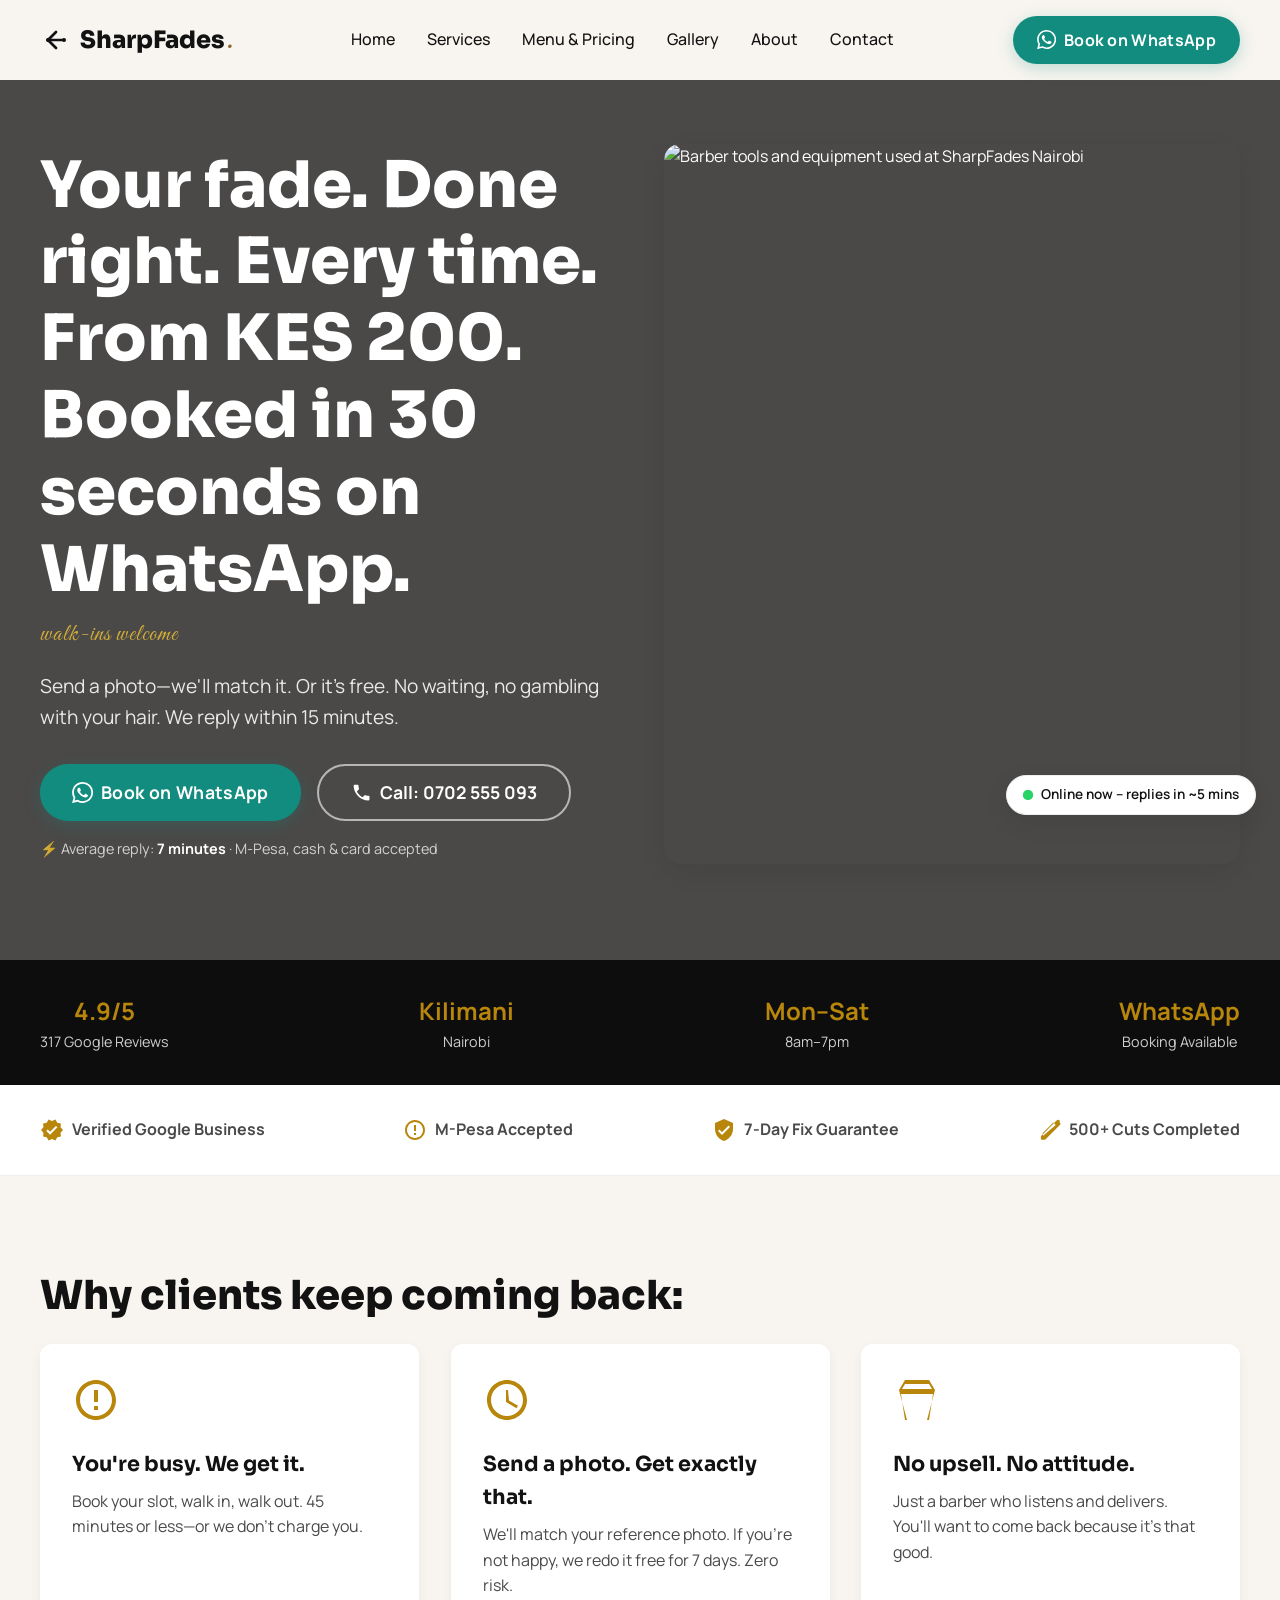
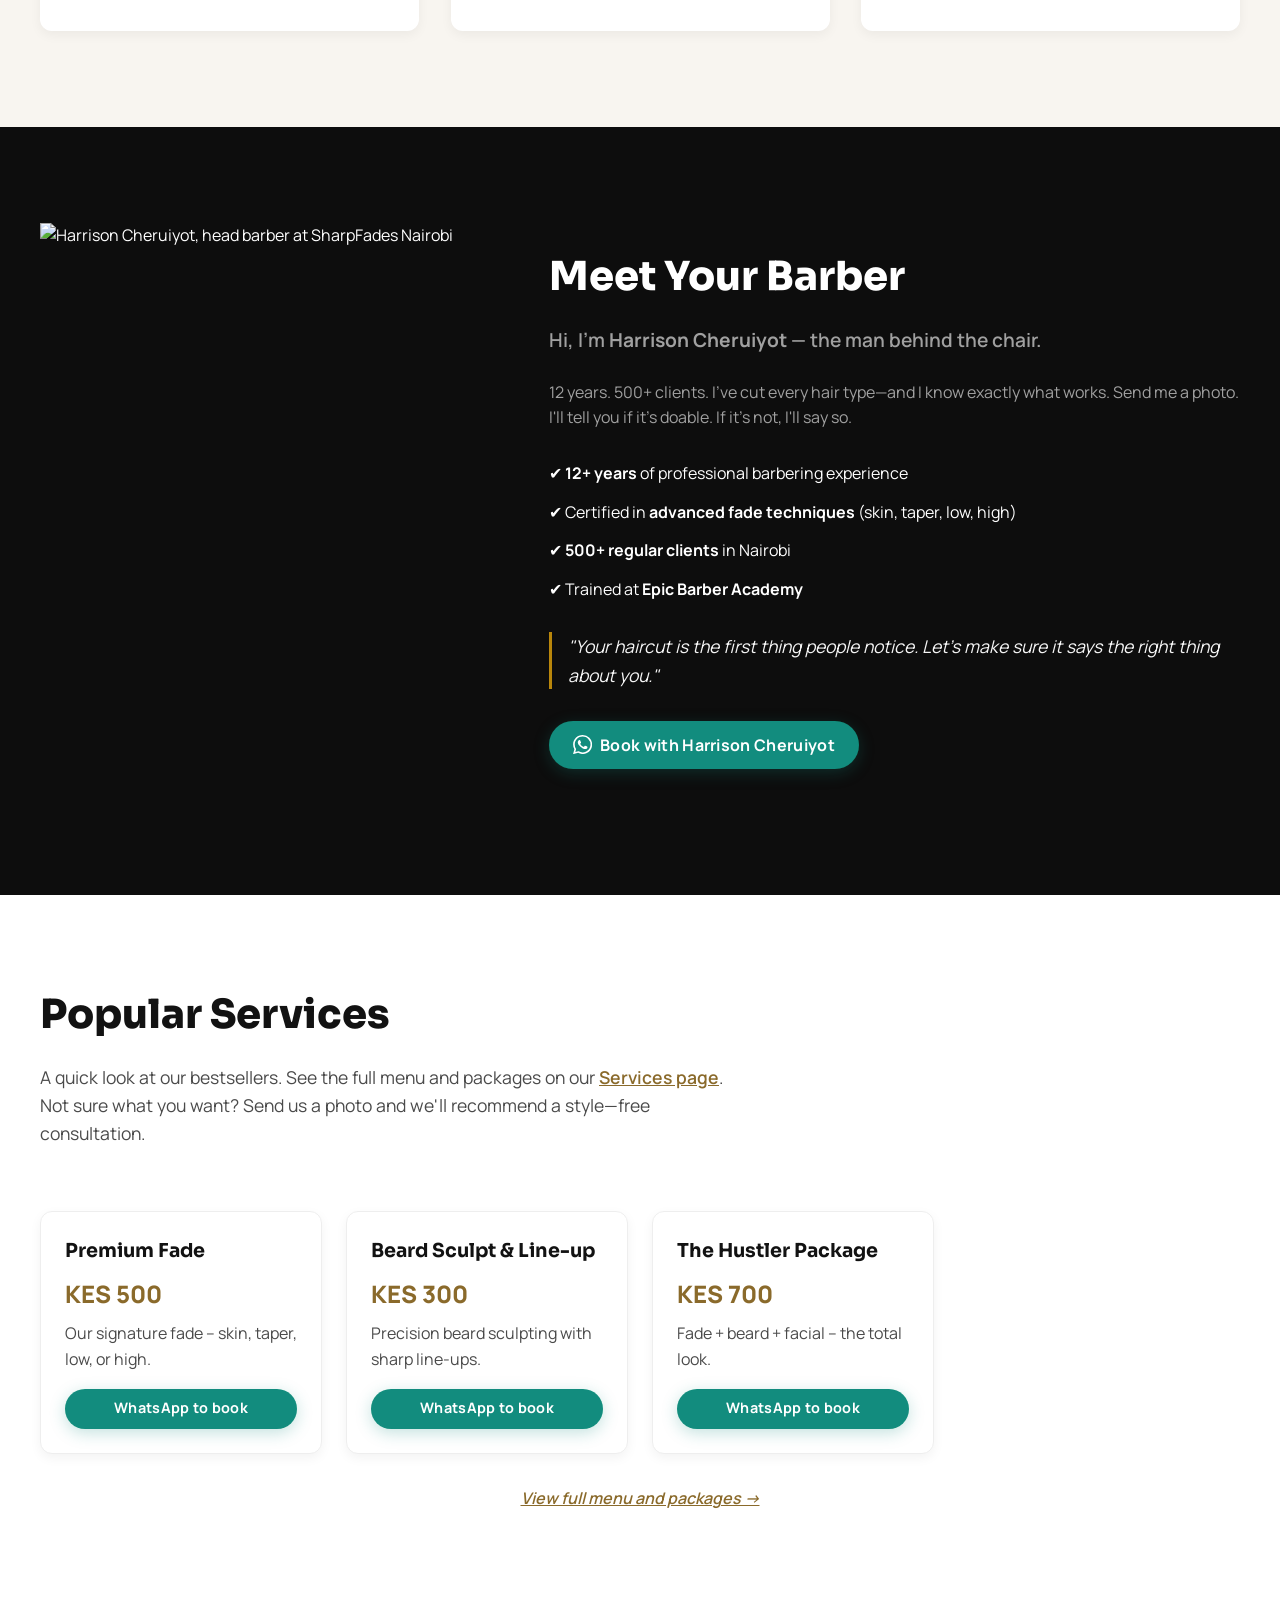
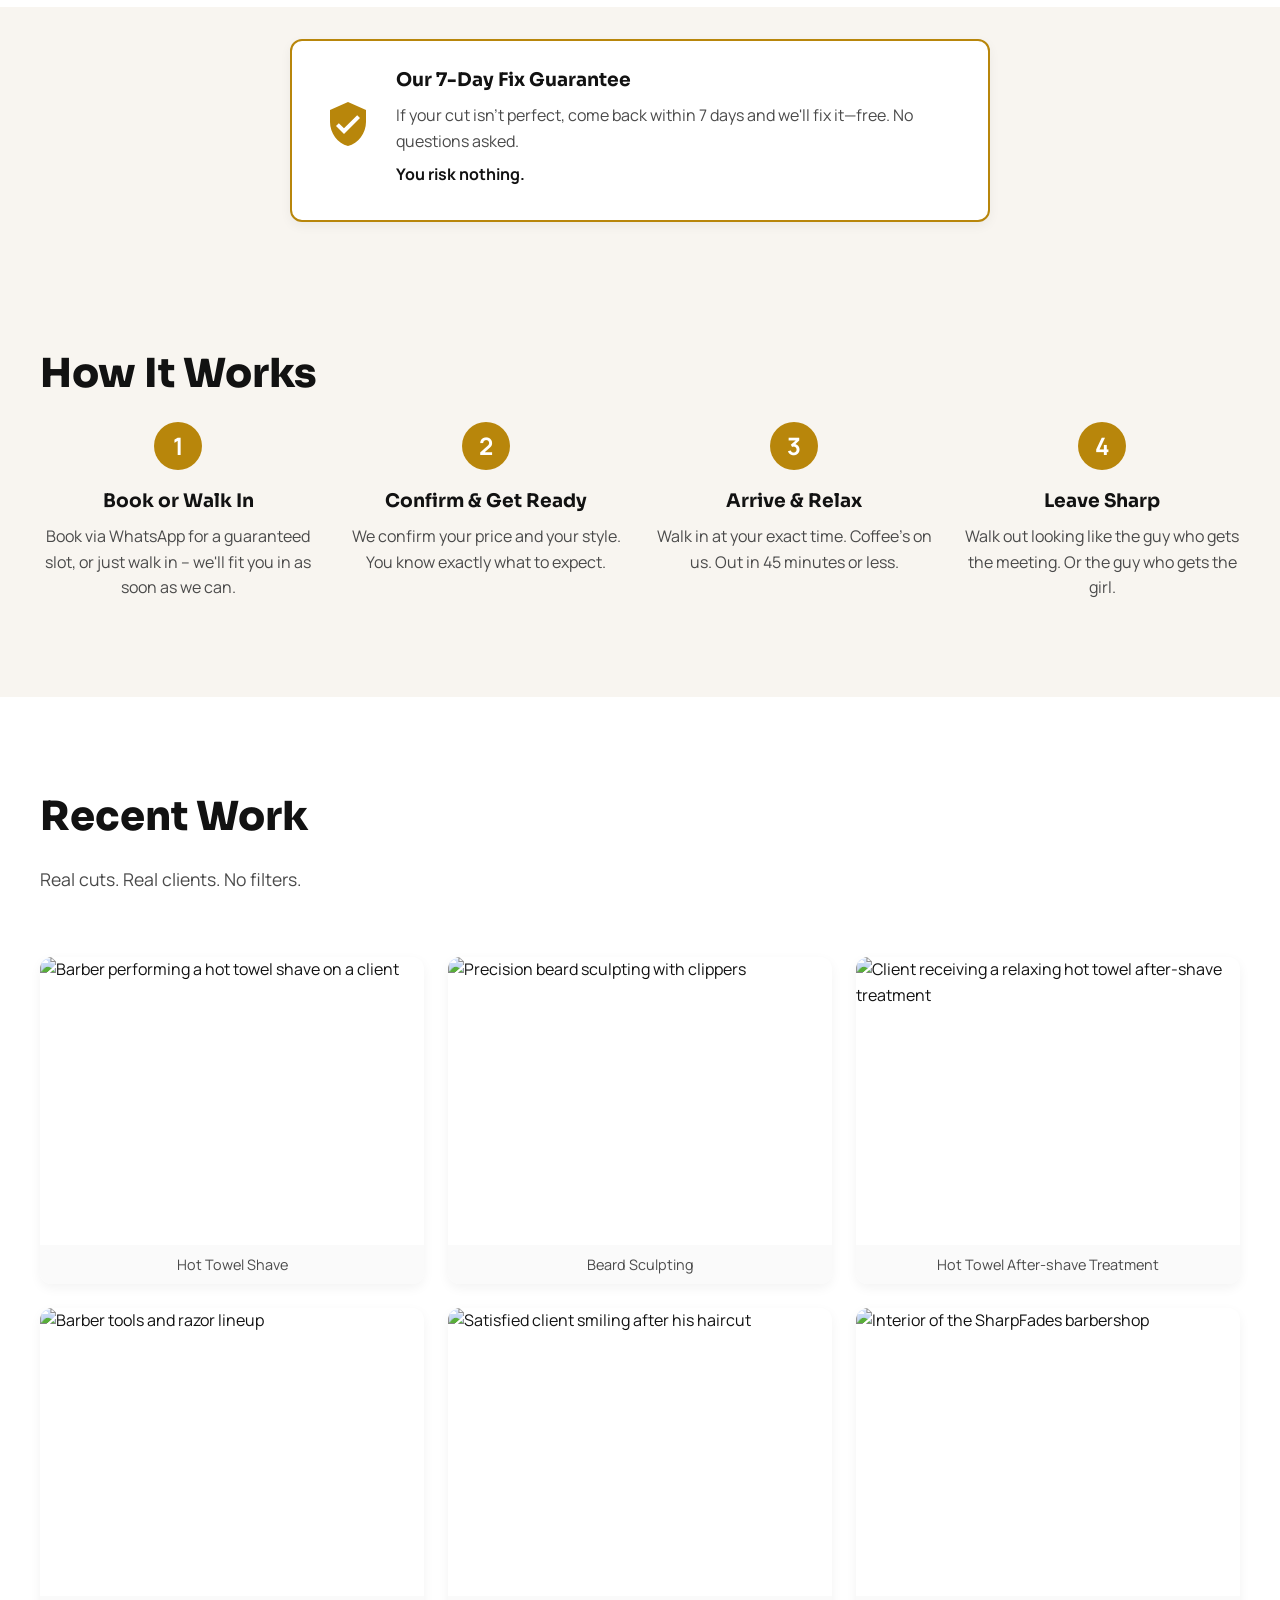
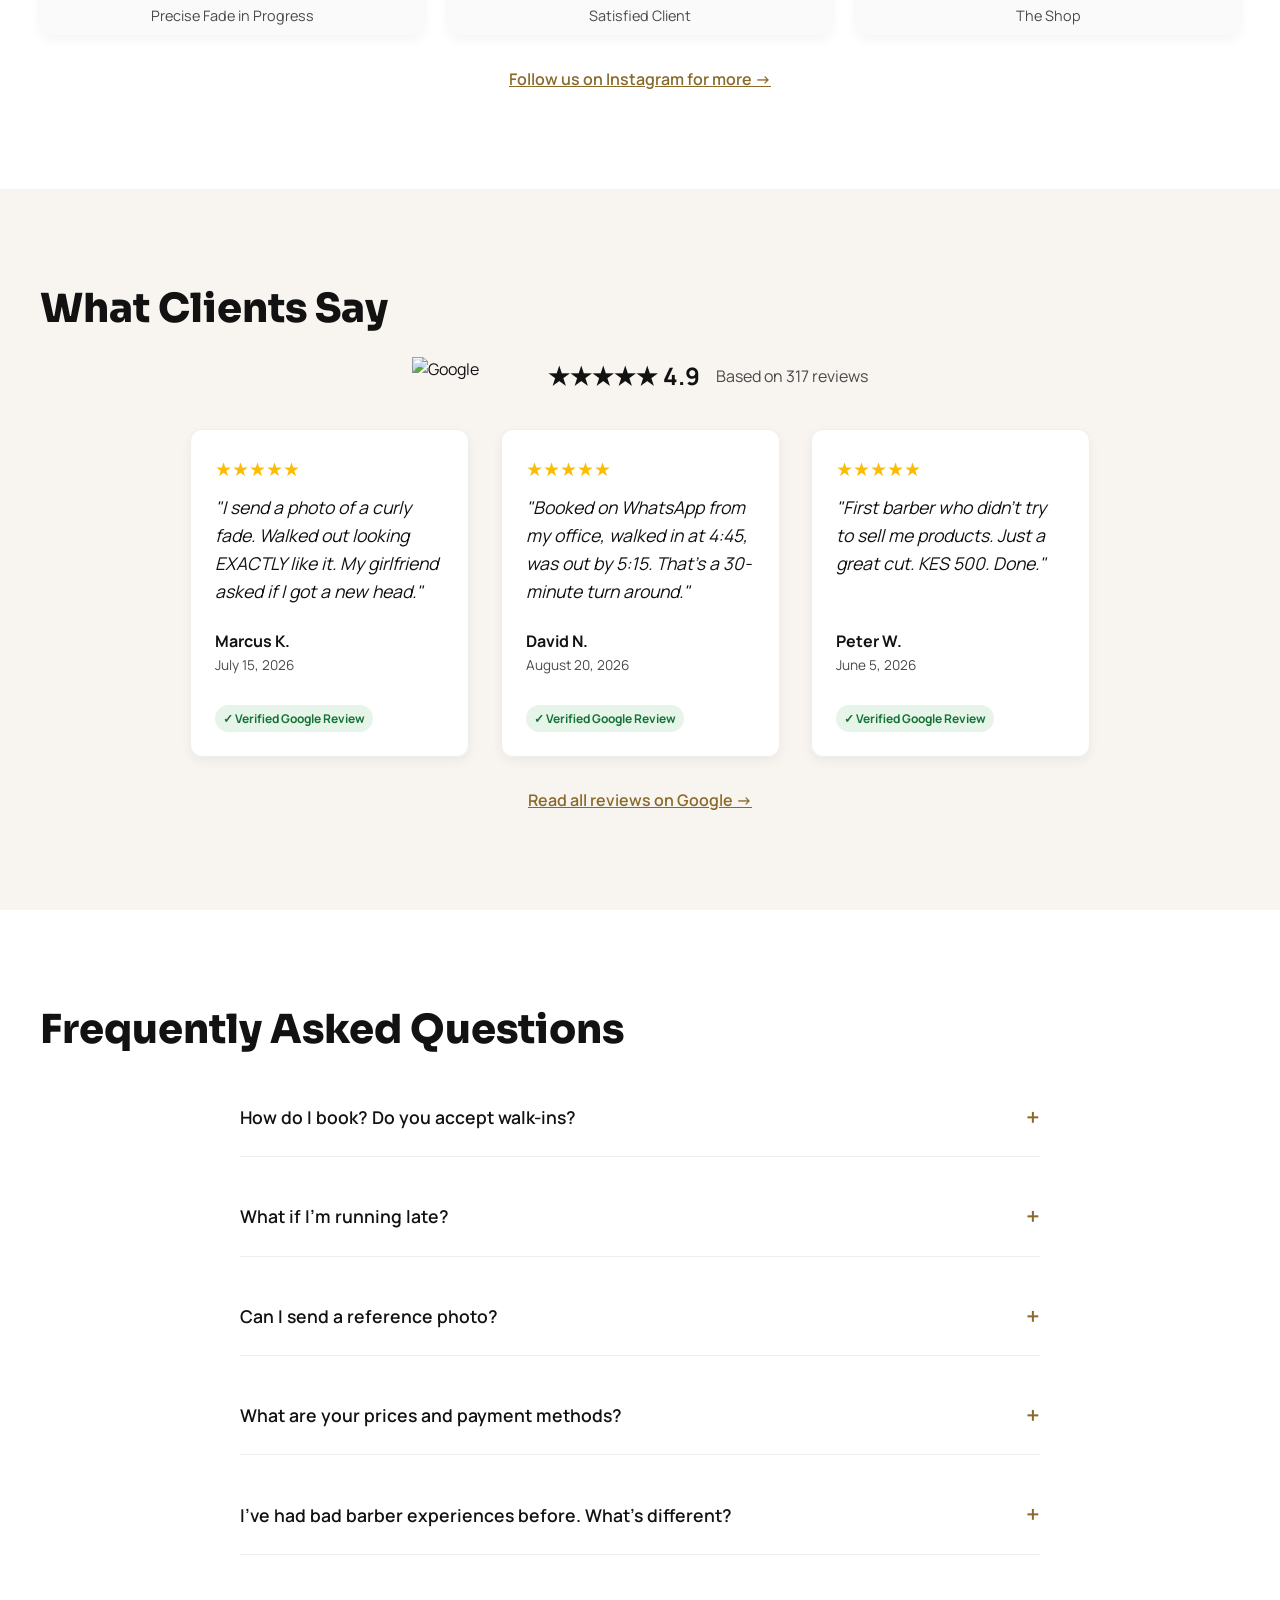
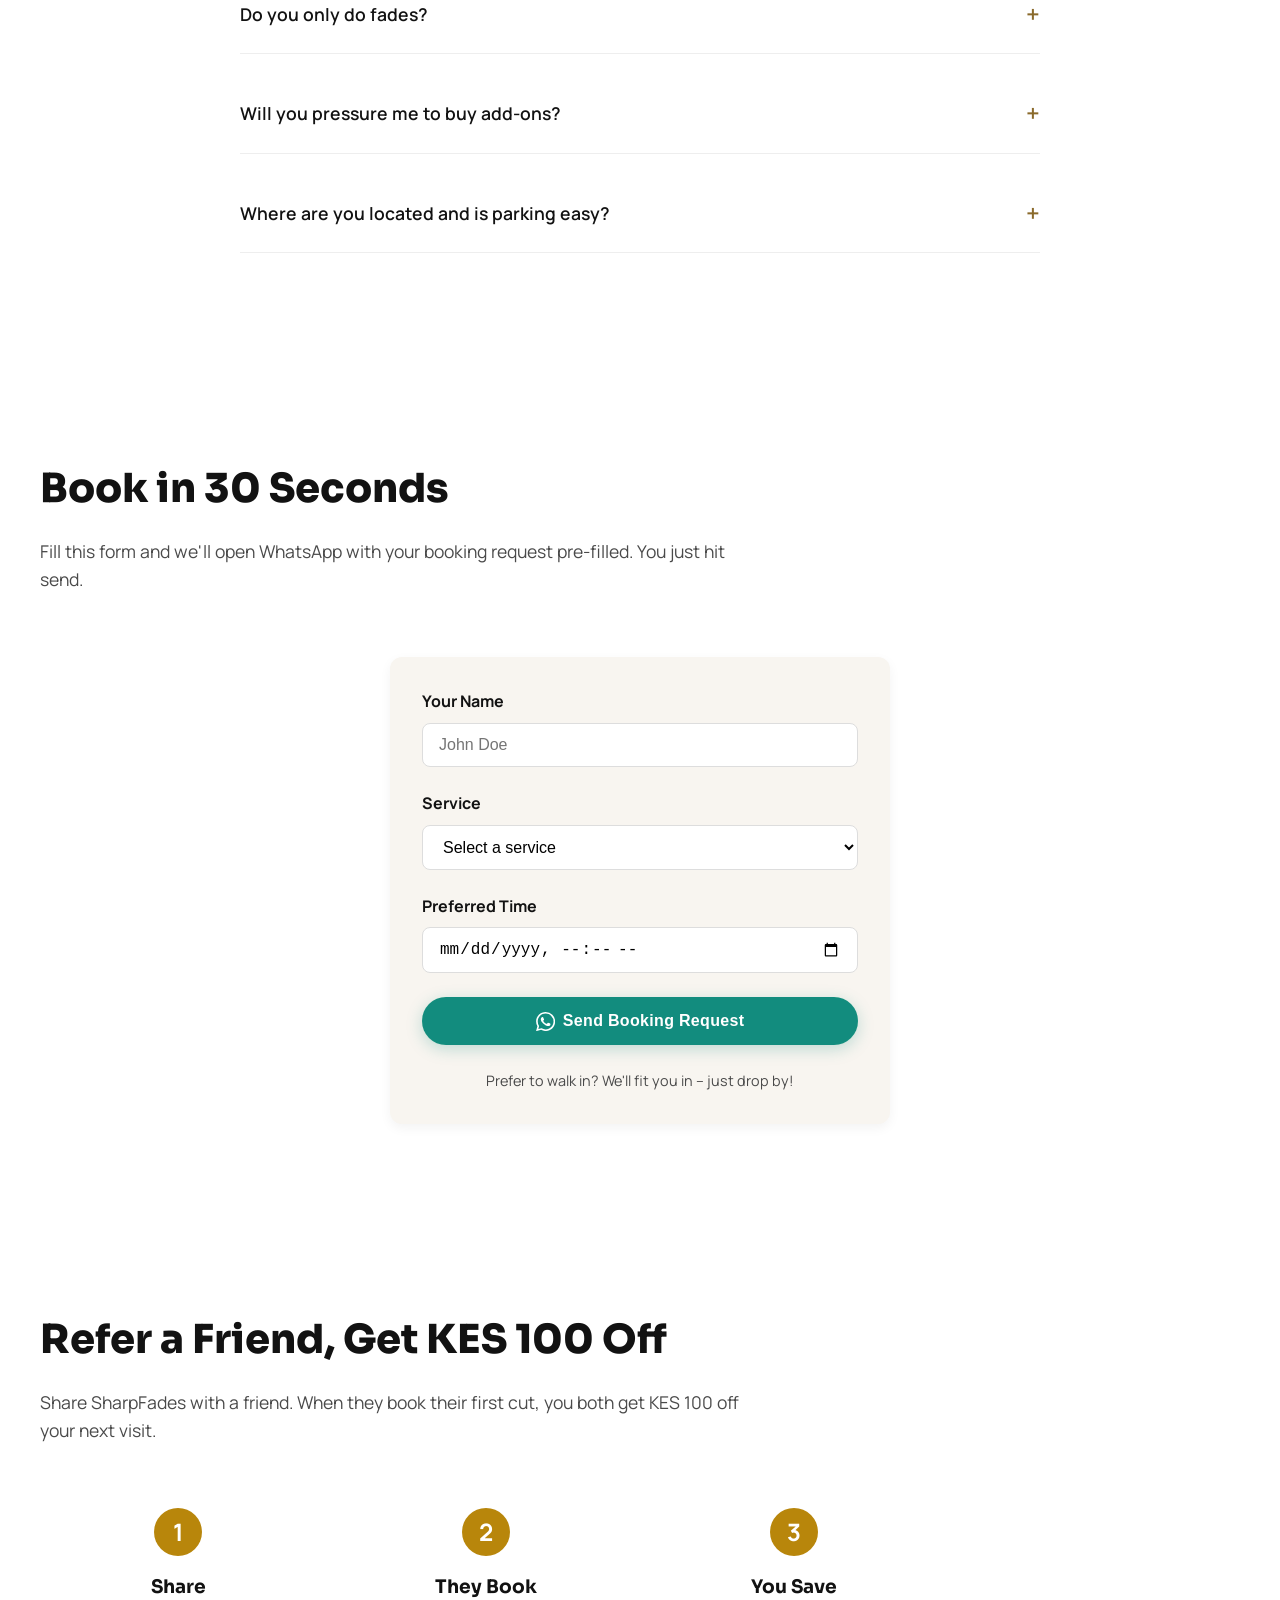
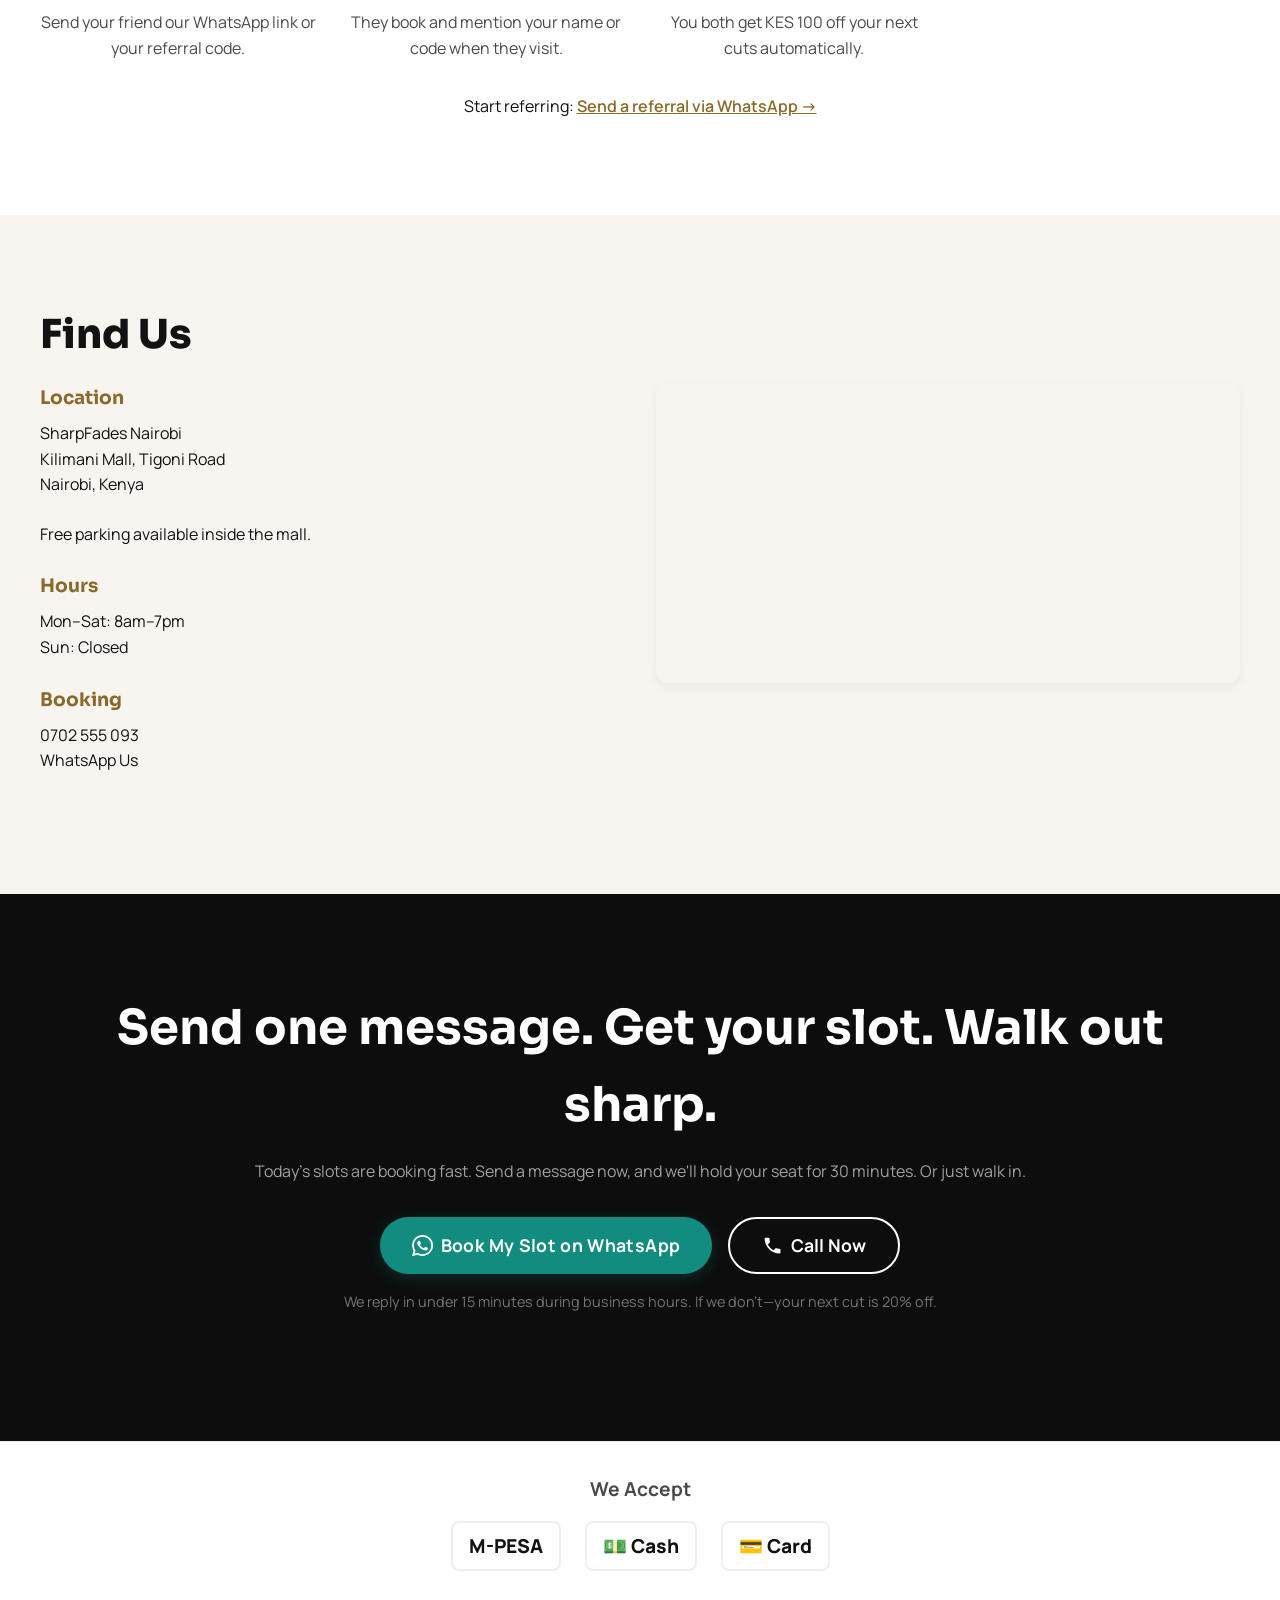
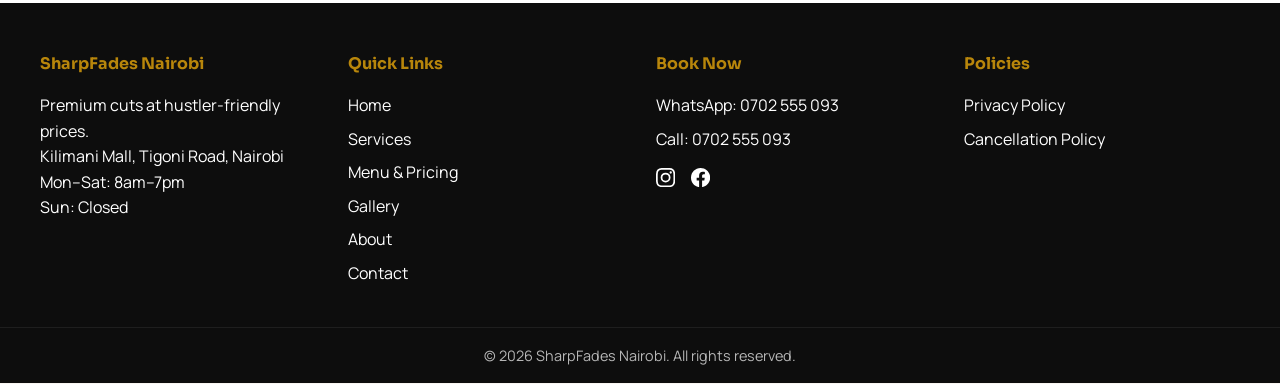
==== commit 3249581b: "Add files via upload" ====
--- a/index.html
+++ b/index.html
@@ -3,7 +3,7 @@
 <head>
     <meta charset="UTF-8">
     <meta name="viewport" content="width=device-width, initial-scale=1.0">
-    <title>SharpFades Nairobi | Premium Cuts from KES 200</title>
+    <title>SharpFades Kinyozi, Nairobi | Premium Cuts from KES 200</title>
     <meta name="description" content="Get the fade people ask about. From KES 200. Book in 30 seconds on WhatsApp or walk in. No waiting, no inconsistency. 4.9★ rated barber in Kilimani Mall, Nairobi. Call 0702 555 093.">
     <meta name="robots" content="index, follow">
     <meta name="theme-color" content="#0D0D0D">
@@ -17,14 +17,18 @@
     <meta property="og:url" content="https://www.sharpsfades.co.ke/">
     <meta property="og:title" content="SharpFades Nairobi | Premium Cuts from KES 200">
     <meta property="og:description" content="Nairobi's sharpest fades and premium grooming at hustler-friendly prices. Book via WhatsApp or walk in. Call 0702 555 093.">
-    <meta property="og:image" content="https://i.ibb.co/qFCFtpKg/Picsart-26-09-07-09-58-33-262.png">
+    <meta property="og:image" content="https://i.ibb.co/SDqfRQzn/1788763761615.png">
+    <meta property="og:image:width" content="1200">
+    <meta property="og:image:height" content="630">
+    <meta property="og:image:alt" content="SharpFades Nairobi – Premium Cuts">
 
     <!-- Twitter -->
     <meta name="twitter:card" content="summary_large_image">
     <meta name="twitter:url" content="https://www.sharpsfades.co.ke/">
     <meta name="twitter:title" content="SharpFades Nairobi | Premium Cuts from KES 200">
     <meta name="twitter:description" content="Nairobi's sharpest fades and premium grooming at hustler-friendly prices. Book via WhatsApp or walk in. Call 0702 555 093.">
-    <meta name="twitter:image" content="https://i.ibb.co/qFCFtpKg/Picsart-26-09-07-09-58-33-262.png">
+    <meta name="twitter:image" content="https://i.ibb.co/SDqfRQzn/1788763761615.png">
+    <meta name="twitter:image:alt" content="SharpFades Nairobi – Premium Cuts">
 
     <!-- Preconnect and preload critical resources -->
     <link rel="preconnect" href="https://fonts.googleapis.com">
@@ -62,25 +66,25 @@
             "aggregateRating": {
                 "@type": "AggregateRating",
                 "ratingValue": "4.9",
-                "reviewCount": "300"
+                "reviewCount": "317"
             },
             "review": [{
                 "@type": "Review",
-                "author": { "@type": "Person", "name": "Brian O." },
-                "datePublished": "2026-01-15",
-                "reviewBody": "Finally, a barber in Nairobi who actually listens. Booked via WhatsApp, got a reply in 5 minutes, and the cut was perfect.",
+                "author": { "@type": "Person", "name": "Marcus K." },
+                "datePublished": "2026-07-15",
+                "reviewBody": "I send a photo of a curly fade. Walked out looking EXACTLY like it. My girlfriend asked if I got a new head.",
                 "reviewRating": { "@type": "Rating", "ratingValue": "5" }
             }, {
                 "@type": "Review",
-                "author": { "@type": "Person", "name": "Kevin M." },
-                "datePublished": "2026-03-20",
-                "reviewBody": "The booking system is a game changer. No more waiting. I just message them on my way from work and my slot is ready.",
+                "author": { "@type": "Person", "name": "David N." },
+                "datePublished": "2026-08-20",
+                "reviewBody": "Booked on WhatsApp from my office, walked in at 4:45, was out by 5:15. That's a 30-minute turn around.",
                 "reviewRating": { "@type": "Rating", "ratingValue": "5" }
             }, {
                 "@type": "Review",
-                "author": { "@type": "Person", "name": "Dennis K." },
-                "datePublished": "2026-05-05",
-                "reviewBody": "I got a fade, beard trim, and facial for less than I used to pay for just a cut. My confidence has gone up 3x.",
+                "author": { "@type": "Person", "name": "Peter W." },
+                "datePublished": "2026-06-05",
+                "reviewBody": "First barber who didn't try to sell me products. Just a great cut. KES 500. Done.",
                 "reviewRating": { "@type": "Rating", "ratingValue": "5" }
             }]
         }
@@ -144,11 +148,11 @@
             <div class="container hero-inner">
                 <div class="hero-content">
                     <h1>
-                        <span class="hero-title-main">The fade people ask about.</span><br>
-                        <span class="hero-title-sub">From KES 200. Booked in 30 seconds.</span>
+                        <span class="hero-title-main">Your fade. Done right. Every time.</span><br>
+                        <span class="hero-title-sub">From KES 200. Booked in 30 seconds on WhatsApp.</span>
                     </h1>
                     <p class="hero-cursive">walk-ins welcome</p>
-                    <p class="hero-sub">Walk-ins welcome, but booking guarantees your spot. No 'sorry bro, I'm busy' excuses. No more playing lottery with your hair. Book your exact slot on WhatsApp, get a cut that's camera‑ready for 2 weeks, and pay less than you'd think. We reply within 15 minutes.</p>
+                    <p class="hero-sub">Send a photo—we'll match it. Or it's free. No waiting, no gambling with your hair. We reply within 15 minutes.</p>
                     <div class="hero-actions">
                         <a href="https://wa.me/254702555093?text=Hi%20SharpFades!%20I'd%20like%20to%20book%20an%20appointment.%20Could%20you%20let%20me%20know%20your%20availability?" class="btn btn-whatsapp btn-lg" target="_blank" rel="noopener">
                             <svg class="icon" aria-hidden="true" focusable="false"><use href="#icon-whatsapp"></use></svg>
@@ -159,7 +163,7 @@
                             <span>Call: 0702 555 093</span>
                         </a>
                     </div>
-                    <p class="hero-note">⚡ Average reply time: <strong>7 minutes</strong> · M‑Pesa, cash &amp; card accepted</p>
+                    <p class="hero-note">⚡ Average reply: <strong>7 minutes</strong> · M‑Pesa, cash &amp; card accepted</p>
                 </div>
                 <div class="hero-image">
                     <img src="https://i.ibb.co/GfTDm7bp/Picsart-26-09-07-11-02-48-453.jpg" alt="Barber tools and equipment used at SharpFades Nairobi" width="600" height="750" fetchpriority="high" loading="eager">
@@ -171,7 +175,7 @@
         <section class="social-proof" aria-label="Social proof">
             <div class="container">
                 <ul class="proof-list">
-                    <li><strong>4.9/5</strong> <span>300+ Google Reviews</span></li>
+                    <li><strong>4.9/5</strong> <span>317 Google Reviews</span></li>
                     <li><strong>Kilimani</strong> <span>Nairobi</span></li>
                     <li><strong>Mon–Sat</strong> <span>8am–7pm</span></li>
                     <li><strong>WhatsApp</strong> <span>Booking Available</span></li>
@@ -210,18 +214,18 @@
                 <div class="props-grid">
                     <article class="prop-card">
                         <svg class="prop-icon" aria-hidden="true" focusable="false"><use href="#icon-scissors"></use></svg>
-                        <h3>You'll get what you asked for—every time.</h3>
-                        <p>Send a photo of your dream cut, we'll confirm it's doable, and you'll walk out looking exactly like the picture. No surprises.</p>
+                        <h3>You're busy. We get it.</h3>
+                        <p>Book your slot, walk in, walk out. 45 minutes or less—or we don't charge you.</p>
                     </article>
                     <article class="prop-card">
                         <svg class="prop-icon" aria-hidden="true" focusable="false"><use href="#icon-clock"></use></svg>
-                        <h3>Your time is the most expensive thing you own.</h3>
-                        <p>Book your exact slot, walk in, get cut, walk out. Total time: 45 minutes or less—or we don't charge you.</p>
+                        <h3>Send a photo. Get exactly that.</h3>
+                        <p>We'll match your reference photo. If you're not happy, we redo it free for 7 days. Zero risk.</p>
                     </article>
                     <article class="prop-card">
                         <svg class="prop-icon" aria-hidden="true" focusable="false"><use href="#icon-gem"></use></svg>
-                        <h3>The vibe is simple: good music, real talk, and a cut that turns heads.</h3>
-                        <p>No attitude. No upselling. Just a great experience for a fair price.</p>
+                        <h3>No upsell. No attitude.</h3>
+                        <p>Just a barber who listens and delivers. You'll want to come back because it's that good.</p>
                     </article>
                 </div>
             </div>
@@ -237,7 +241,7 @@
                     <div class="meet-barber-content">
                         <h2 class="section-title">Meet Your Barber</h2>
                         <p class="meet-barber-lead">Hi, I'm <strong>Harrison Cheruiyot</strong> — the man behind the chair.</p>
-                        <p>I've been cutting hair for <strong>12 years</strong>, and I've perfected the fade to an art form. I've worked with every hair type, every face shape, and every personality. My promise is simple: you'll leave looking better than when you walked in—every single time.</p>
+                        <p>12 years. 500+ clients. I've cut every hair type—and I know exactly what works. Send me a photo. I'll tell you if it's doable. If it's not, I'll say so.</p>
                         <ul class="barber-credentials">
                             <li>✔ <strong>12+ years</strong> of professional barbering experience</li>
                             <li>✔ Certified in <strong>advanced fade techniques</strong> (skin, taper, low, high)</li>
@@ -258,25 +262,25 @@
         <section class="menu-section" id="menu" tabindex="-1">
             <div class="container">
                 <h2 class="section-title">Popular Services</h2>
-                <p class="section-sub">A quick look at our bestsellers. See the full menu and packages on our <a href="services.html" class="text-link">Services page</a>.</p>
+                <p class="section-sub">A quick look at our bestsellers. See the full menu and packages on our <a href="services.html" class="text-link">Services page</a>. Not sure what you want? Send us a photo and we'll recommend a style—free consultation.</p>
                 <div class="service-cards">
                     <div class="service-card">
                         <h4>Premium Fade</h4>
                         <p class="price">KES 500</p>
                         <p>Our signature fade – skin, taper, low, or high.</p>
-                        <a href="https://wa.me/254702555093?text=Hi%20SharpFades!%20I'd%20like%20to%20book%20a%20Premium%20Fade%20(KES%20500).%20What%20times%20do%20you%20have%20available?" class="btn btn-whatsapp btn-sm" target="_blank" rel="noopener">Book Now</a>
+                        <a href="https://wa.me/254702555093?text=Hi%20SharpFades!%20I'd%20like%20to%20book%20a%20Premium%20Fade%20(KES%20500).%20What%20times%20do%20you%20have%20available?" class="btn btn-whatsapp btn-sm" target="_blank" rel="noopener">WhatsApp to book</a>
                     </div>
                     <div class="service-card">
                         <h4>Beard Sculpt &amp; Line-up</h4>
                         <p class="price">KES 300</p>
                         <p>Precision beard sculpting with sharp line-ups.</p>
-                        <a href="https://wa.me/254702555093?text=Hi%20SharpFades!%20I'd%20like%20to%20book%20a%20Beard%20Sculpt%20%26%20Line-up%20(KES%20300).%20What%20times%20do%20you%20have%20available?" class="btn btn-whatsapp btn-sm" target="_blank" rel="noopener">Book Now</a>
+                        <a href="https://wa.me/254702555093?text=Hi%20SharpFades!%20I'd%20like%20to%20book%20a%20Beard%20Sculpt%20%26%20Line-up%20(KES%20300).%20What%20times%20do%20you%20have%20available?" class="btn btn-whatsapp btn-sm" target="_blank" rel="noopener">WhatsApp to book</a>
                     </div>
                     <div class="service-card">
                         <h4>The Hustler Package</h4>
                         <p class="price">KES 700</p>
                         <p>Fade + beard + facial – the total look.</p>
-                        <a href="https://wa.me/254702555093?text=Hi%20SharpFades!%20I'd%20like%20to%20book%20the%20Hustler%20Package%20(KES%20700).%20What%20times%20do%20you%20have%20available?" class="btn btn-whatsapp btn-sm" target="_blank" rel="noopener">Book Now</a>
+                        <a href="https://wa.me/254702555093?text=Hi%20SharpFades!%20I'd%20like%20to%20book%20the%20Hustler%20Package%20(KES%20700).%20What%20times%20do%20you%20have%20available?" class="btn btn-whatsapp btn-sm" target="_blank" rel="noopener">WhatsApp to book</a>
                     </div>
                 </div>
                 <p class="menu-note"><a href="services.html" class="text-link">View full menu and packages →</a></p>
@@ -311,18 +315,18 @@
                     </li>
                     <li>
                         <span class="step-number">2</span>
-                        <h3>Confirm</h3>
-                        <p>We reply with available slots and confirm your booking.</p>
+                        <h3>Confirm &amp; Get Ready</h3>
+                        <p>We confirm your price and your style. You know exactly what to expect.</p>
                     </li>
                     <li>
                         <span class="step-number">3</span>
-                        <h3>Arrive</h3>
-                        <p>Walk in at your exact time. Coffee's on us.</p>
+                        <h3>Arrive &amp; Relax</h3>
+                        <p>Walk in at your exact time. Coffee's on us. Out in 45 minutes or less.</p>
                     </li>
                     <li>
                         <span class="step-number">4</span>
-                        <h3>Leave unrecognizable</h3>
-                        <p>Walk out looking like a man who means business.</p>
+                        <h3>Leave Sharp</h3>
+                        <p>Walk out looking like the guy who gets the meeting. Or the guy who gets the girl.</p>
                     </li>
                 </ol>
             </div>
@@ -371,30 +375,30 @@
                     <div class="google-header">
                         <img src="https://upload.wikimedia.org/wikipedia/commons/thumb/2/2f/Google_2015_logo.svg/120px-Google_2015_logo.svg.png" alt="Google" width="120" height="40">
                         <span class="google-rating">★★★★★ <strong>4.9</strong></span>
-                        <span class="google-count">Based on 300+ reviews</span>
+                        <span class="google-count">Based on 317 reviews</span>
                     </div>
                     <div class="testimonial-grid">
                         <blockquote class="testimonial-card google-review">
                             <div class="review-stars">★★★★★</div>
-                            <p>"Finally, a barber in Nairobi who actually listens. Booked via WhatsApp, got a reply in 5 minutes, and the cut was perfect. Saved me 30 minutes compared to my old barber."</p>
+                            <p>"I send a photo of a curly fade. Walked out looking EXACTLY like it. My girlfriend asked if I got a new head."</p>
                             <footer>
-                                <div class="reviewer-info"><strong>Brian O.</strong><span>January 15, 2026</span></div>
+                                <div class="reviewer-info"><strong>Marcus K.</strong><span>July 15, 2026</span></div>
                                 <span class="verified-badge">✓ Verified Google Review</span>
                             </footer>
                         </blockquote>
                         <blockquote class="testimonial-card google-review">
                             <div class="review-stars">★★★★★</div>
-                            <p>"The booking system is a game changer. No more waiting. I just message them on my way from work and my slot is ready."</p>
+                            <p>"Booked on WhatsApp from my office, walked in at 4:45, was out by 5:15. That's a 30-minute turn around."</p>
                             <footer>
-                                <div class="reviewer-info"><strong>Kevin M.</strong><span>March 20, 2026</span></div>
+                                <div class="reviewer-info"><strong>David N.</strong><span>August 20, 2026</span></div>
                                 <span class="verified-badge">✓ Verified Google Review</span>
                             </footer>
                         </blockquote>
                         <blockquote class="testimonial-card google-review">
                             <div class="review-stars">★★★★★</div>
-                            <p>"I got a fade, beard trim, and facial for less than I used to pay for just a cut. My confidence has gone up 3x."</p>
+                            <p>"First barber who didn't try to sell me products. Just a great cut. KES 500. Done."</p>
                             <footer>
-                                <div class="reviewer-info"><strong>Dennis K.</strong><span>May 5, 2026</span></div>
+                                <div class="reviewer-info"><strong>Peter W.</strong><span>June 5, 2026</span></div>
                                 <span class="verified-badge">✓ Verified Google Review</span>
                             </footer>
                         </blockquote>
@@ -436,21 +440,27 @@
                         </div>
                     </details>
                     <details>
-                        <summary>Where are you located?</summary>
-                        <div class="faq-answer">
-                            <p>We're in Kilimani Mall, Tigoni Road, Nairobi. See the <a href="#contact">Contact section</a> for directions.</p>
-                        </div>
-                    </details>
-                    <details>
-                        <summary>I'm new to fades or had bad experiences. How do I know what I want?</summary>
-                        <div class="faq-answer">
-                            <p>That's our favorite kind of client. Send us a photo of a style you like, or just tell us your vibe (e.g., "I want to look professional but cool"). We'll recommend a cut based on your hair type, face shape, and lifestyle. You'll always approve the plan before we start.</p>
-                        </div>
-                    </details>
-                    <details>
-                        <summary>What if I don't like the result?</summary>
-                        <div class="faq-answer">
-                            <p>We offer a 7-day fix guarantee. If it's not right, come back within 7 days and we'll correct it—free. We're confident, but we're also accountable.</p>
+                        <summary>I've had bad barber experiences before. What's different?</summary>
+                        <div class="faq-answer">
+                            <p>Send us a photo of what you want. We'll tell you if it's doable. If it's not, we'll say so. If you're still not happy, come back in 7 days and we'll fix it free. You risk nothing.</p>
+                        </div>
+                    </details>
+                    <details>
+                        <summary>Do you only do fades?</summary>
+                        <div class="faq-answer">
+                            <p>No. Cuts, beards, facials, dreads, colors. If it grows, we handle it.</p>
+                        </div>
+                    </details>
+                    <details>
+                        <summary>Will you pressure me to buy add-ons?</summary>
+                        <div class="faq-answer">
+                            <p>We never upsell. Our bestsellers are packages, but you choose. No pressure, ever.</p>
+                        </div>
+                    </details>
+                    <details>
+                        <summary>Where are you located and is parking easy?</summary>
+                        <div class="faq-answer">
+                            <p>We're in Kilimani Mall, Tigoni Road, Nairobi. Free parking available inside the mall. See the <a href="#contact">Contact section</a> for directions.</p>
                         </div>
                     </details>
                 </div>
@@ -529,6 +539,7 @@
                     <div class="contact-info">
                         <h3>Location</h3>
                         <p>SharpFades Nairobi<br>Kilimani Mall, Tigoni Road<br>Nairobi, Kenya</p>
+                        <p>Free parking available inside the mall.</p>
                         <h3>Hours</h3>
                         <p>Mon–Sat: 8am–7pm<br>Sun: Closed</p>
                         <h3>Booking</h3>
@@ -546,19 +557,19 @@
         <!-- Final CTA -->
         <section class="final-cta" id="book" tabindex="-1">
             <div class="container">
-                <h2>The cut you keep getting compliments on is one message away.</h2>
+                <h2>Send one message. Get your slot. Walk out sharp.</h2>
                 <p>Today's slots are booking fast. Send a message now, and we'll hold your seat for 30 minutes. Or just walk in.</p>
                 <div class="cta-buttons">
                     <a href="https://wa.me/254702555093?text=Hi%20SharpFades!%20I'd%20like%20to%20book%20an%20appointment.%20Could%20you%20let%20me%20know%20your%20availability?" class="btn btn-whatsapp btn-lg" target="_blank" rel="noopener">
                         <svg class="icon" aria-hidden="true"><use href="#icon-whatsapp"></use></svg>
-                        <span>Book on WhatsApp</span>
+                        <span>Book My Slot on WhatsApp</span>
                     </a>
                     <a href="tel:+254702555093" class="btn btn-outline btn-lg">
                         <svg class="icon" aria-hidden="true"><use href="#icon-phone"></use></svg>
                         <span>Call Now</span>
                     </a>
                 </div>
-                <p class="microcopy">We reply within 15 minutes during business hours.</p>
+                <p class="microcopy">We reply in under 15 minutes during business hours. If we don't—your next cut is 20% off.</p>
             </div>
         </section>
     </main>
@@ -632,10 +643,7 @@
             <svg class="icon" aria-hidden="true"><use href="#icon-whatsapp"></use></svg>
             <span>Book on WhatsApp</span>
         </a>
-        <a href="tel:+254702555093" class="btn btn-outline btn-block" aria-label="Call SharpFades Nairobi">
-            <svg class="icon" aria-hidden="true"><use href="#icon-phone"></use></svg>
-            <span>Call</span>
-        </a>
+        <!-- Removed Call button to keep primary action clear -->
     </div>
 
     <!-- Back to Top Button -->
--- a/styles.css
+++ b/styles.css
@@ -1754,4 +1754,8 @@
 
 .dropdown.open .dropdown-menu {
   display: block;
+}
+.dropdown-menu a,
+.mobile-submenu a {
+    color: #fff !important;
 }
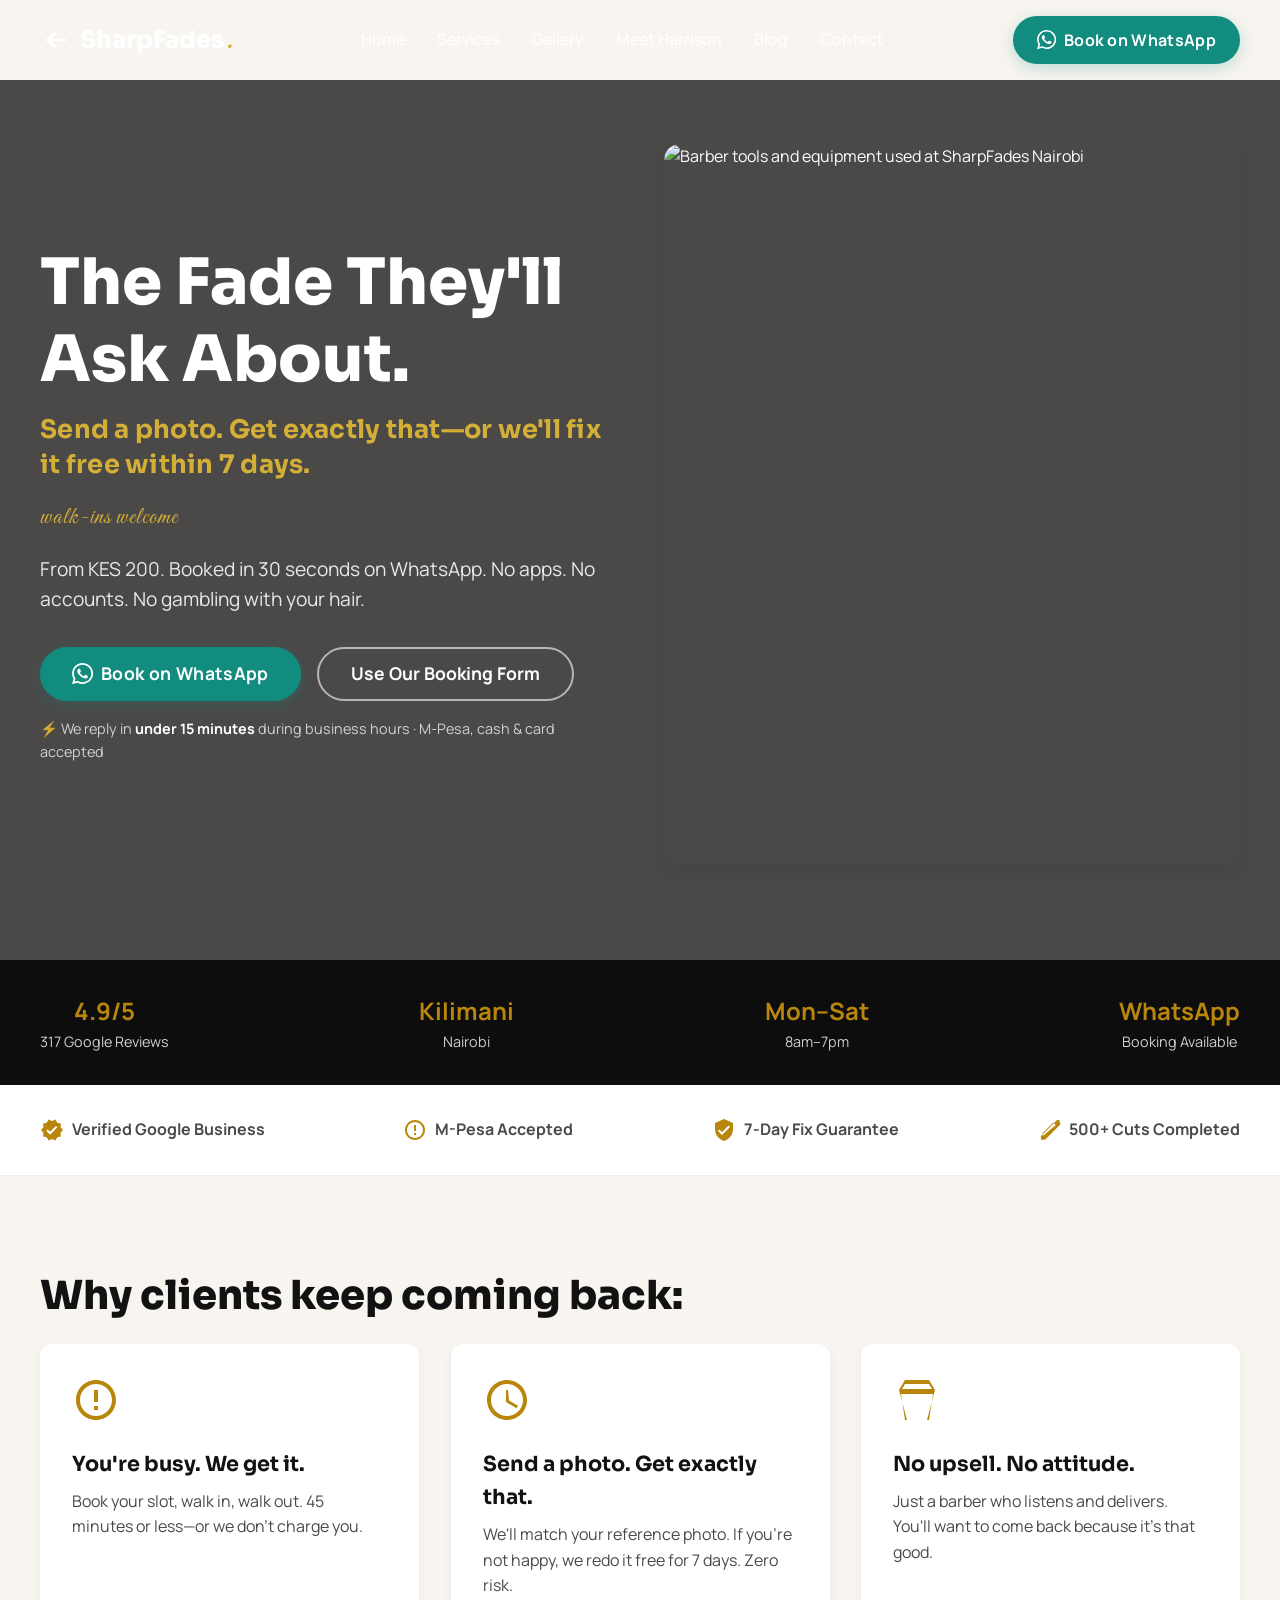
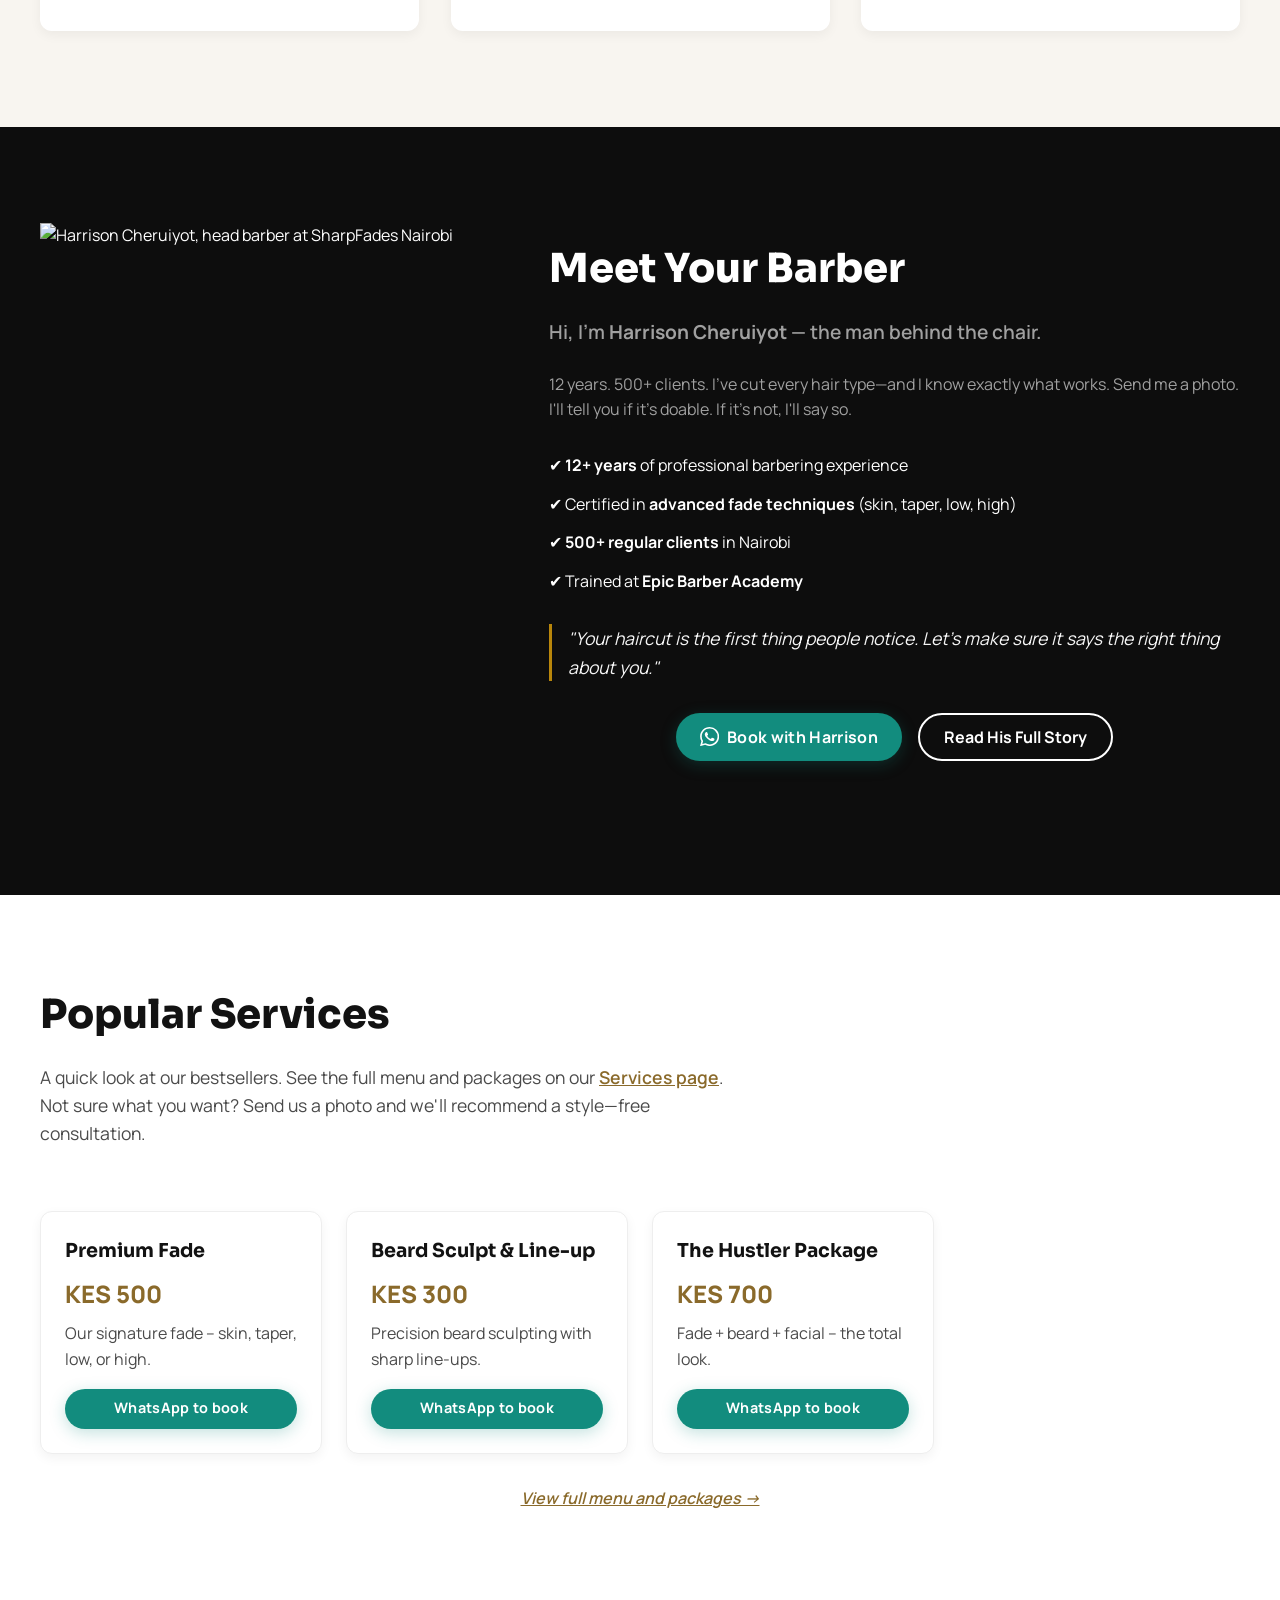
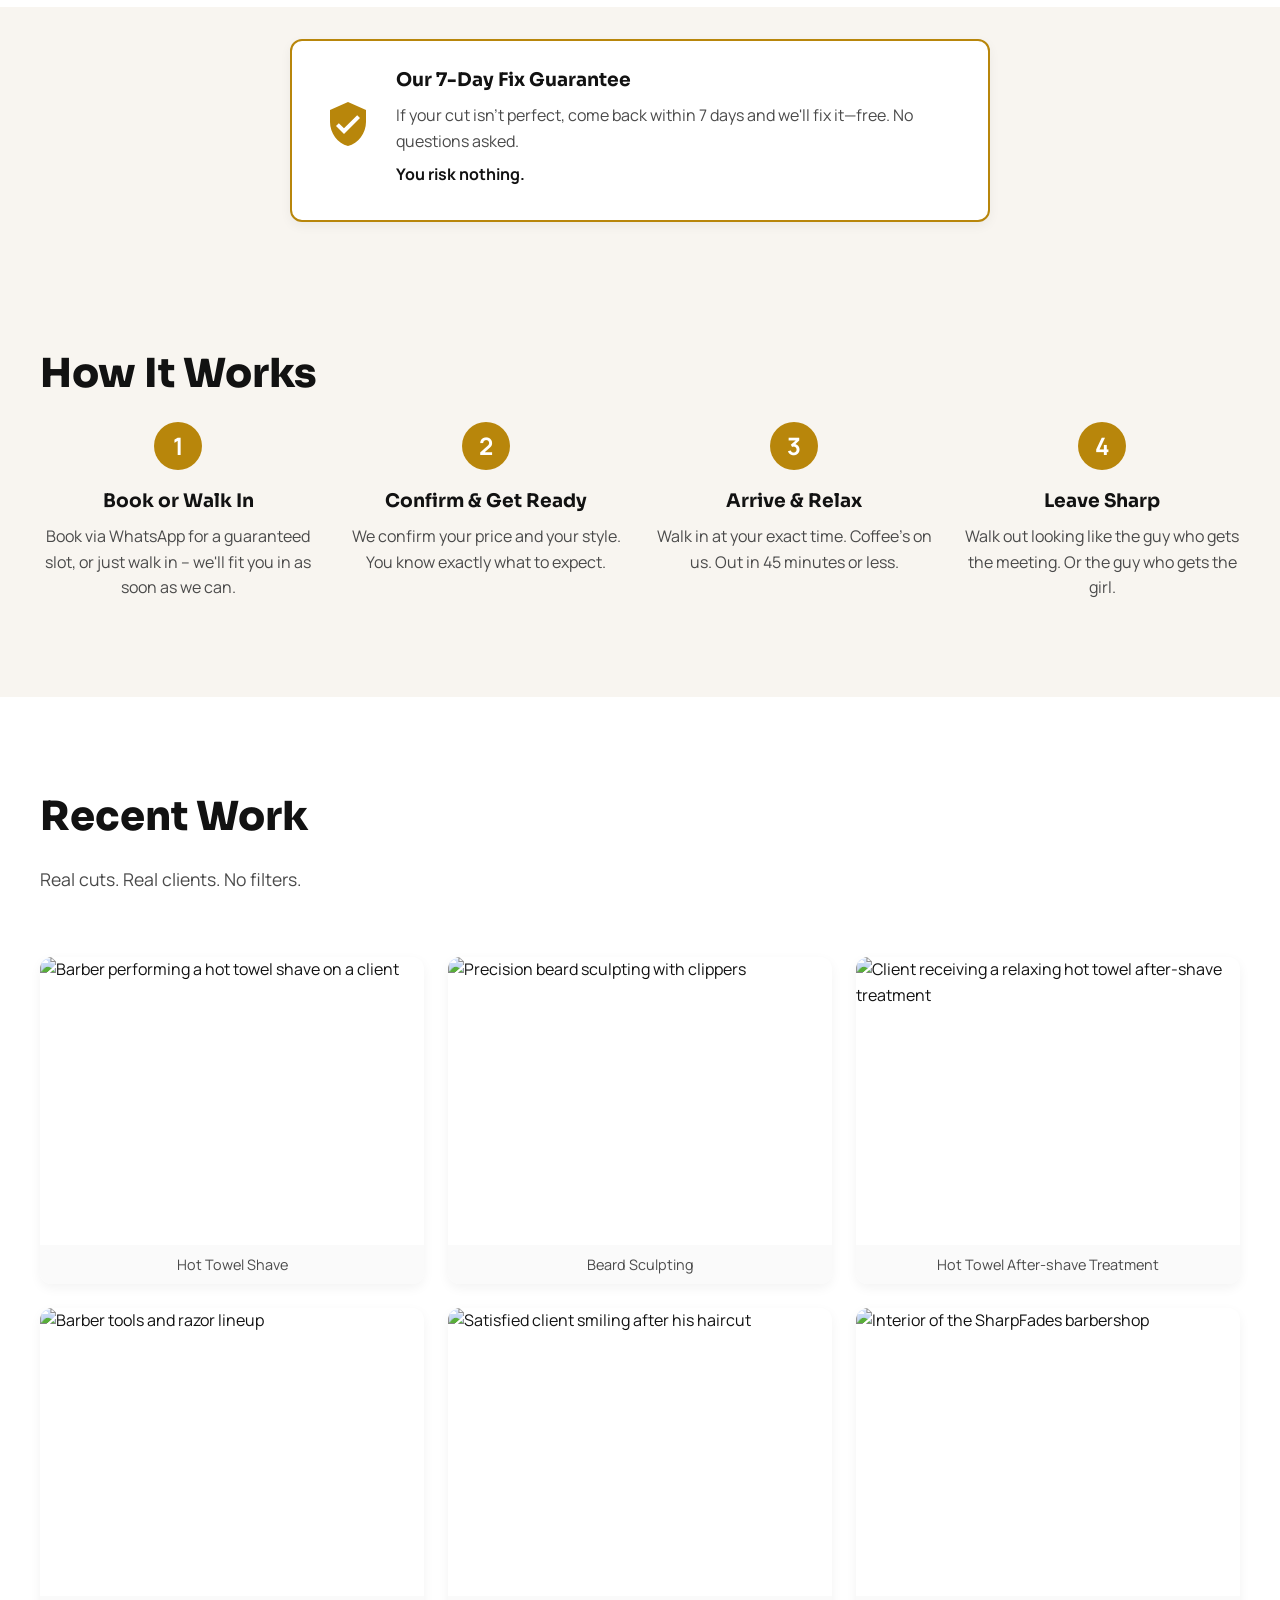
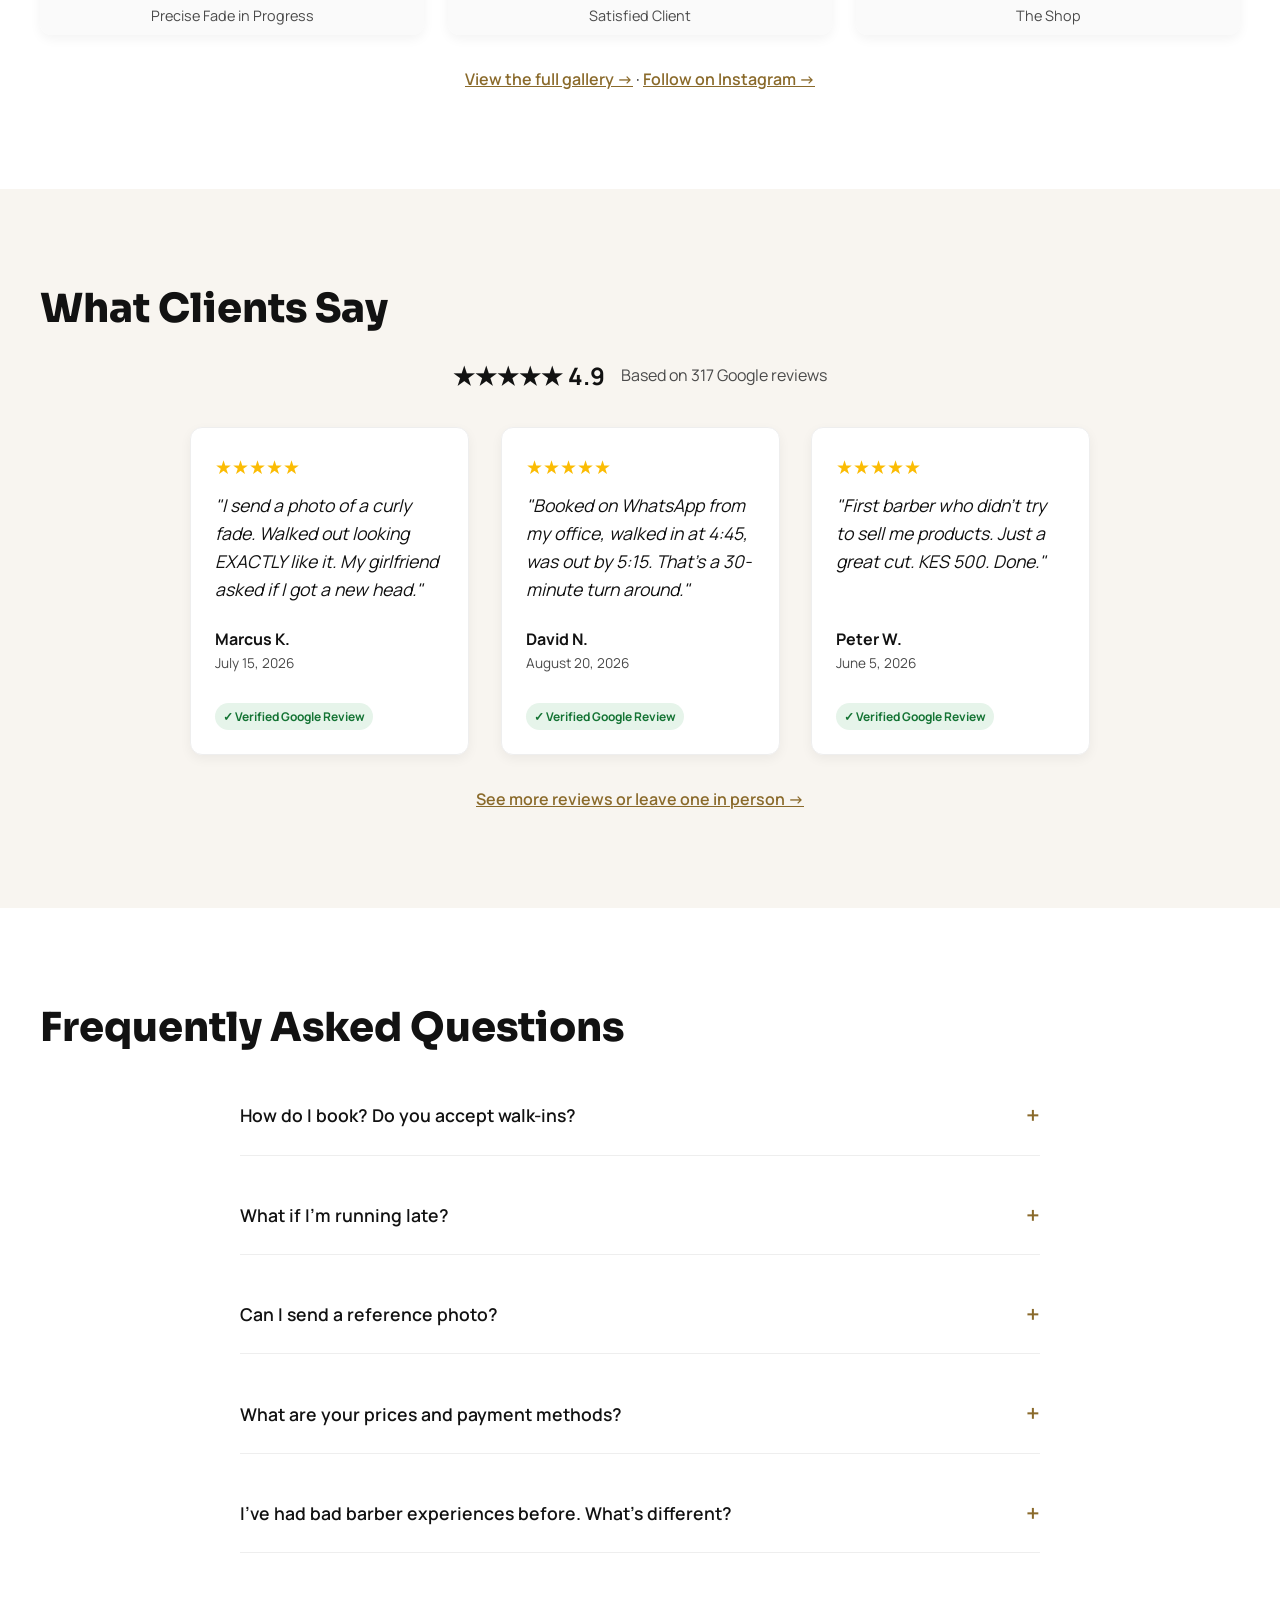
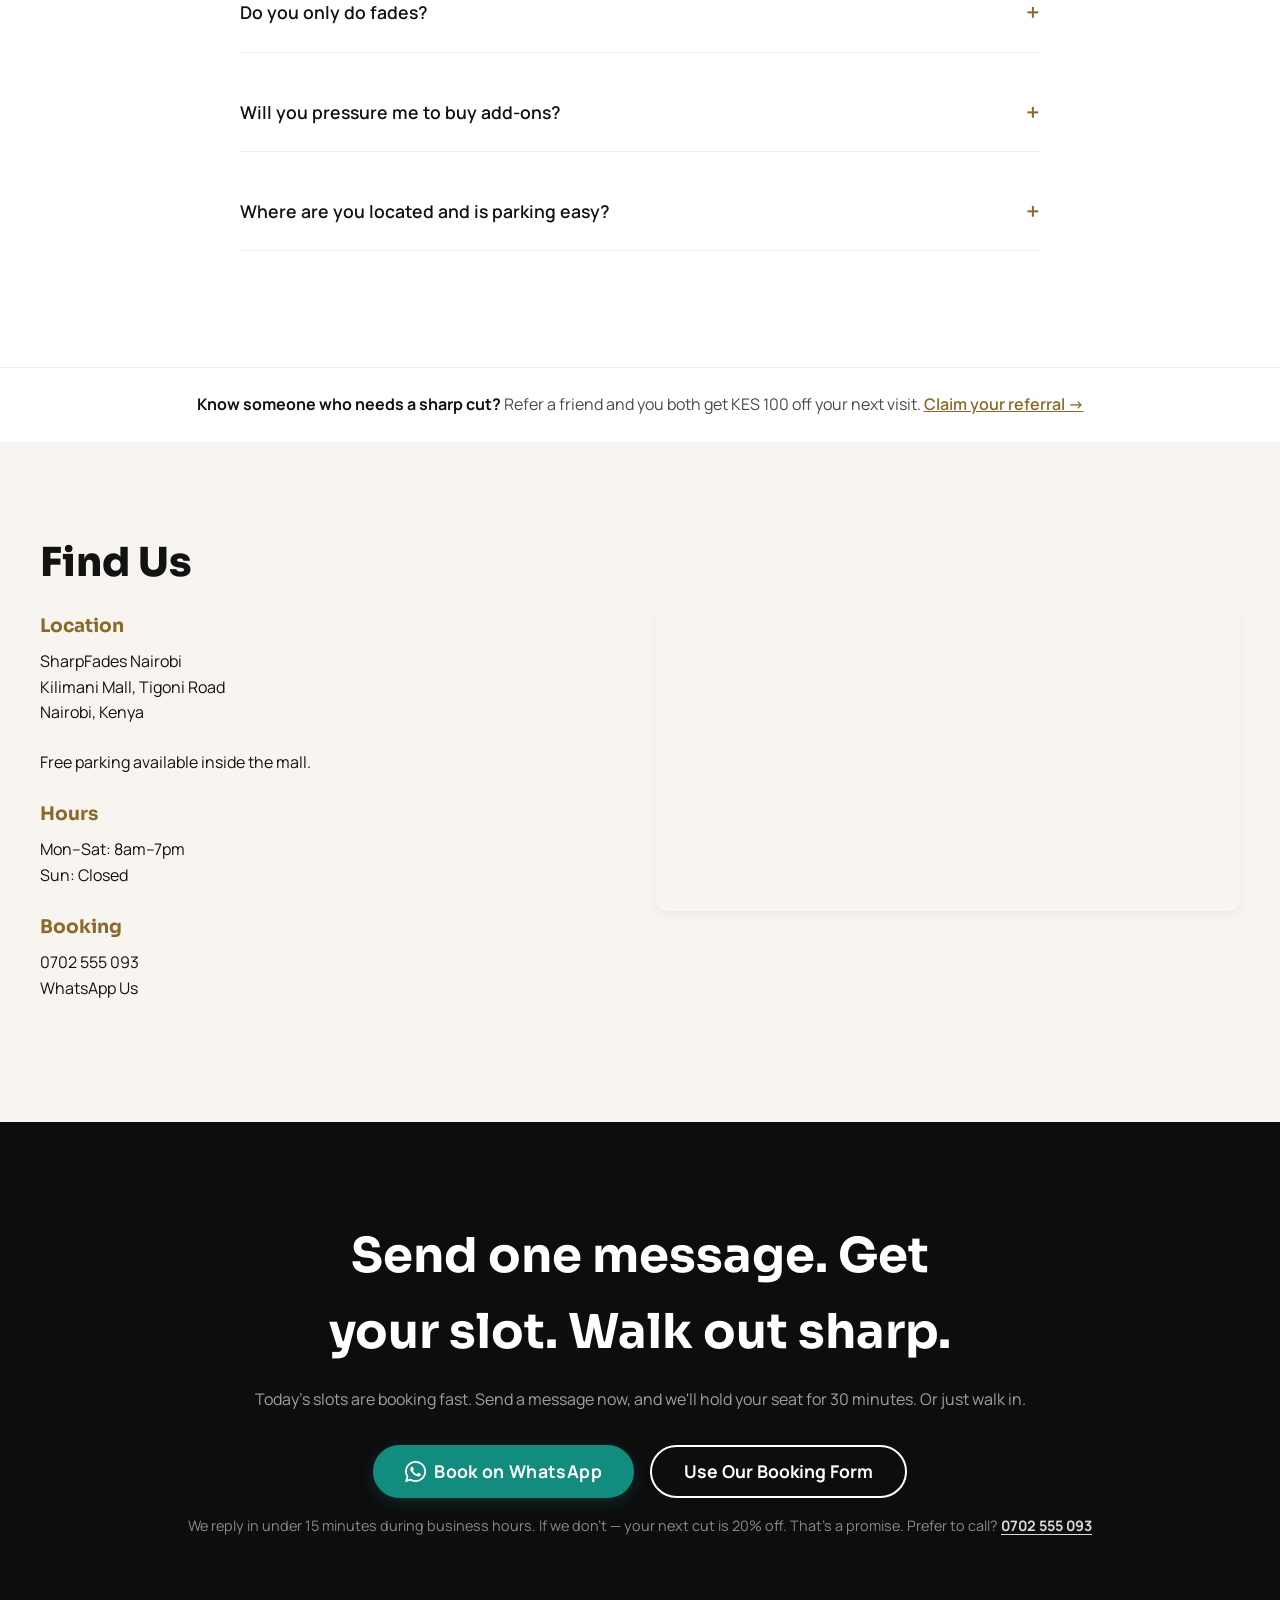
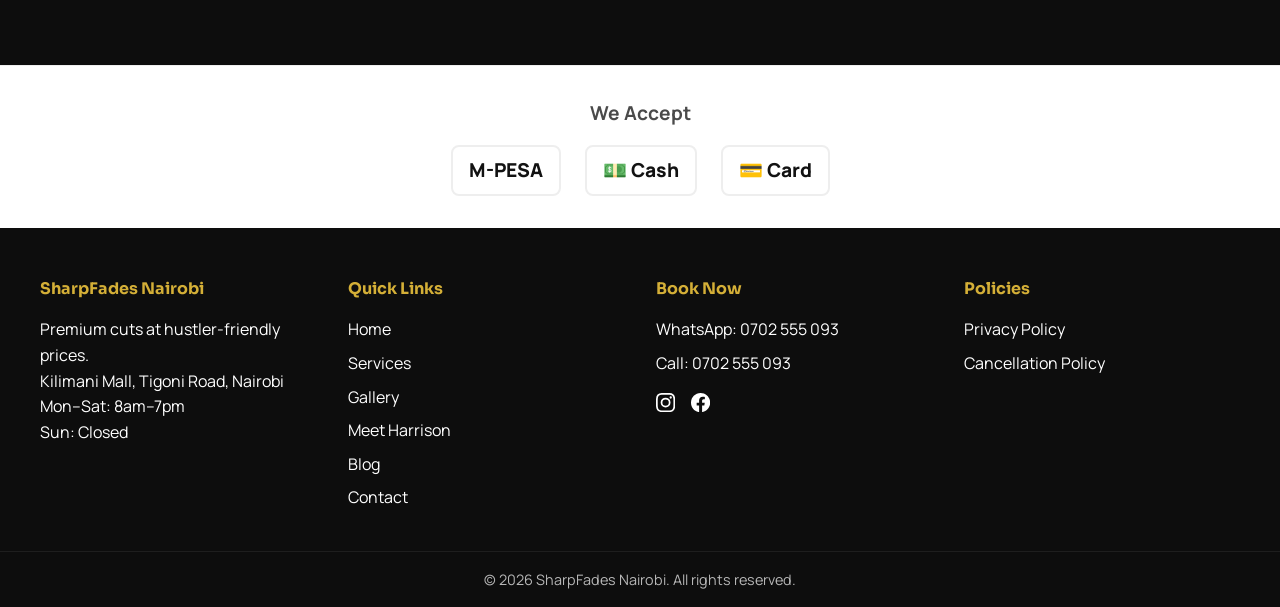
==== commit 49a30651: "Add files via upload" ====
--- a/index.html
+++ b/index.html
@@ -4,33 +4,29 @@
     <meta charset="UTF-8">
     <meta name="viewport" content="width=device-width, initial-scale=1.0">
     <title>SharpFades Kinyozi, Nairobi | Premium Cuts from KES 200</title>
-    <meta name="description" content="Get the fade people ask about. From KES 200. Book in 30 seconds on WhatsApp or walk in. No waiting, no inconsistency. 4.9★ rated barber in Kilimani Mall, Nairobi. Call 0702 555 093.">
+    <meta name="description" content="Get the fade people ask about — from KES 200. Book in 30 seconds on WhatsApp. 7-Day Fix Guarantee on every cut. 4.9★ barber in Kilimani Mall, Nairobi.">
     <meta name="robots" content="index, follow">
     <meta name="theme-color" content="#0D0D0D">
     <link rel="canonical" href="https://www.sharpsfades.co.ke/">
 
-    <!-- Favicon -->
-    <link rel="icon" href="assets/images/favicon.svg" type="image/svg+xml">
-
-    <!-- Open Graph / Facebook -->
+    <link rel="icon" href="data:image/svg+xml,%3Csvg xmlns='http://www.w3.org/2000/svg' viewBox='0 0 32 32'%3E%3Crect width='32' height='32' rx='7' fill='%230D0D0D'/%3E%3Cg fill='none' stroke='%23B8860B' stroke-width='2' stroke-linecap='round'%3E%3Cpath d='M7 16h18'/%3E%3Cpath d='M7 16l6-6'/%3E%3Cpath d='M7 16l6 6'/%3E%3C/g%3E%3Ccircle cx='7' cy='16' r='2' fill='%23B8860B'/%3E%3Ccircle cx='25' cy='16' r='2' fill='%23B8860B'/%3E%3C/svg%3E">
+
     <meta property="og:type" content="website">
     <meta property="og:url" content="https://www.sharpsfades.co.ke/">
     <meta property="og:title" content="SharpFades Nairobi | Premium Cuts from KES 200">
-    <meta property="og:description" content="Nairobi's sharpest fades and premium grooming at hustler-friendly prices. Book via WhatsApp or walk in. Call 0702 555 093.">
+    <meta property="og:description" content="Nairobi's sharpest fades from KES 200. Book in 30 seconds on WhatsApp. 7-Day Fix Guarantee on every cut.">
     <meta property="og:image" content="https://i.ibb.co/SDqfRQzn/1788763761615.png">
     <meta property="og:image:width" content="1200">
     <meta property="og:image:height" content="630">
     <meta property="og:image:alt" content="SharpFades Nairobi – Premium Cuts">
 
-    <!-- Twitter -->
     <meta name="twitter:card" content="summary_large_image">
     <meta name="twitter:url" content="https://www.sharpsfades.co.ke/">
     <meta name="twitter:title" content="SharpFades Nairobi | Premium Cuts from KES 200">
-    <meta name="twitter:description" content="Nairobi's sharpest fades and premium grooming at hustler-friendly prices. Book via WhatsApp or walk in. Call 0702 555 093.">
+    <meta name="twitter:description" content="Nairobi's sharpest fades from KES 200. Book in 30 seconds on WhatsApp. 7-Day Fix Guarantee on every cut.">
     <meta name="twitter:image" content="https://i.ibb.co/SDqfRQzn/1788763761615.png">
     <meta name="twitter:image:alt" content="SharpFades Nairobi – Premium Cuts">
 
-    <!-- Preconnect and preload critical resources -->
     <link rel="preconnect" href="https://fonts.googleapis.com">
     <link rel="preconnect" href="https://fonts.gstatic.com" crossorigin>
     <link rel="preload" as="style" href="https://fonts.googleapis.com/css2?family=Manrope:wght@400;500;700;800&family=Sora:wght@600;700;800&family=Great+Vibes&display=swap">
@@ -41,61 +37,57 @@
     </noscript>
     <link rel="stylesheet" href="styles.css">
     <script defer src="script.js"></script>
-    <!-- Remove no-js class if JS is enabled -->
-    <script>
-        document.documentElement.classList.remove('no-js');
-    </script>
-
-    <!-- JSON-LD Structured Data -->
+    <script>document.documentElement.classList.remove('no-js');</script>
+
     <script type="application/ld+json">
-        {
-            "@context": "https://schema.org",
-            "@type": "Barbershop",
-            "name": "SharpFades Nairobi",
-            "telephone": "+254702555093",
-            "priceRange": "KES 200 - KES 1200",
-            "image": "https://i.ibb.co/GfTDm7bp/Picsart-26-09-07-11-02-48-453.jpg",
-            "address": {
-                "@type": "PostalAddress",
-                "streetAddress": "Kilimani Mall, Tigoni Road",
-                "addressLocality": "Nairobi",
-                "addressCountry": "KE"
-            },
-            "openingHours": "Mo-Sa 08:00-19:00",
-            "paymentAccepted": "Cash, M-Pesa, Card",
-            "aggregateRating": {
-                "@type": "AggregateRating",
-                "ratingValue": "4.9",
-                "reviewCount": "317"
-            },
-            "review": [{
-                "@type": "Review",
-                "author": { "@type": "Person", "name": "Marcus K." },
-                "datePublished": "2026-07-15",
-                "reviewBody": "I send a photo of a curly fade. Walked out looking EXACTLY like it. My girlfriend asked if I got a new head.",
-                "reviewRating": { "@type": "Rating", "ratingValue": "5" }
-            }, {
-                "@type": "Review",
-                "author": { "@type": "Person", "name": "David N." },
-                "datePublished": "2026-08-20",
-                "reviewBody": "Booked on WhatsApp from my office, walked in at 4:45, was out by 5:15. That's a 30-minute turn around.",
-                "reviewRating": { "@type": "Rating", "ratingValue": "5" }
-            }, {
-                "@type": "Review",
-                "author": { "@type": "Person", "name": "Peter W." },
-                "datePublished": "2026-06-05",
-                "reviewBody": "First barber who didn't try to sell me products. Just a great cut. KES 500. Done.",
-                "reviewRating": { "@type": "Rating", "ratingValue": "5" }
-            }]
-        }
+    {
+        "@context": "https://schema.org",
+        "@type": "Barbershop",
+        "name": "SharpFades Nairobi",
+        "telephone": "+254702555093",
+        "priceRange": "KES 200 - KES 1200",
+        "image": "https://i.ibb.co/GfTDm7bp/Picsart-26-09-07-11-02-48-453.jpg",
+        "address": {
+            "@type": "PostalAddress",
+            "streetAddress": "Kilimani Mall, Tigoni Road",
+            "addressLocality": "Nairobi",
+            "postalCode": "00100",
+            "addressCountry": "KE"
+        },
+        "openingHours": "Mo-Sa 08:00-19:00",
+        "paymentAccepted": "Cash, M-Pesa, Card",
+        "aggregateRating": {
+            "@type": "AggregateRating",
+            "ratingValue": "4.9",
+            "reviewCount": "317"
+        },
+        "review": [{
+            "@type": "Review",
+            "author": { "@type": "Person", "name": "Marcus K." },
+            "datePublished": "2026-07-15",
+            "reviewBody": "I send a photo of a curly fade. Walked out looking EXACTLY like it. My girlfriend asked if I got a new head.",
+            "reviewRating": { "@type": "Rating", "ratingValue": "5" }
+        }, {
+            "@type": "Review",
+            "author": { "@type": "Person", "name": "David N." },
+            "datePublished": "2026-08-20",
+            "reviewBody": "Booked on WhatsApp from my office, walked in at 4:45, was out by 5:15. That's a 30-minute turn around.",
+            "reviewRating": { "@type": "Rating", "ratingValue": "5" }
+        }, {
+            "@type": "Review",
+            "author": { "@type": "Person", "name": "Peter W." },
+            "datePublished": "2026-06-05",
+            "reviewBody": "First barber who didn't try to sell me products. Just a great cut. KES 500. Done.",
+            "reviewRating": { "@type": "Rating", "ratingValue": "5" }
+        }]
+    }
     </script>
 </head>
 <body>
-    <div class="scroll-progress" id="scroll-progress"></div>
+    <div class="scroll-progress" id="scroll-progress" aria-hidden="true"></div>
     <a class="skip-link" href="#main-content">Skip to main content</a>
 
-    <!-- Sticky Header -->
-    <header class="site-header" id="site-header">
+    <header class="site-header site-header--on-dark" id="site-header">
         <div class="container header-inner">
             <a href="index.html" class="logo" aria-label="SharpFades Nairobi Home">
                 <svg class="logo-icon" width="32" height="32" viewBox="0 0 24 24" fill="none" xmlns="http://www.w3.org/2000/svg" aria-hidden="true">
@@ -111,14 +103,16 @@
                 <ul>
                     <li><a href="#home" aria-current="page">Home</a></li>
                     <li><a href="services.html">Services</a></li>
-                    <li><a href="#menu">Menu &amp; Pricing</a></li>
-                    <li><a href="#gallery">Gallery</a></li>
-                    <li><a href="#about">About</a></li>
+                    <li><a href="gallery.html">Gallery</a></li>
+                    <li><a href="about.html">Meet Harrison</a></li>
+                    <li><a href="blog.html">Blog</a></li>
                     <li><a href="#contact">Contact</a></li>
                 </ul>
             </nav>
             <div class="header-actions">
-                <a href="https://wa.me/254702555093?text=Hi%20SharpFades!%20I'd%20like%20to%20book%20an%20appointment.%20Could%20you%20let%20me%20know%20your%20availability?" class="btn btn-whatsapp" target="_blank" rel="noopener">
+                <a href="https://wa.me/254702555093?text=Hi%20SharpFades!%20I'd%20like%20to%20book%20an%20appointment.%20Could%20you%20let%20me%20know%20your%20availability%3F"
+                   class="btn btn-whatsapp" target="_blank" rel="noopener"
+                   data-track-location="header" data-service="General" aria-label="Book on WhatsApp">
                     <svg class="icon" aria-hidden="true" focusable="false"><use href="#icon-whatsapp"></use></svg>
                     <span>Book on WhatsApp</span>
                 </a>
@@ -127,51 +121,51 @@
                 </button>
             </div>
         </div>
-        <!-- Mobile Menu -->
         <nav class="mobile-menu" id="mobile-menu" aria-label="Mobile navigation">
             <ul>
                 <li><a href="#home">Home</a></li>
                 <li><a href="services.html">Services</a></li>
-                <li><a href="#menu">Menu &amp; Pricing</a></li>
-                <li><a href="#gallery">Gallery</a></li>
-                <li><a href="#about">About</a></li>
+                <li><a href="gallery.html">Gallery</a></li>
+                <li><a href="about.html">Meet Harrison</a></li>
+                <li><a href="blog.html">Blog</a></li>
                 <li><a href="#contact">Contact</a></li>
             </ul>
-            <a href="https://wa.me/254702555093?text=Hi%20SharpFades!%20I'd%20like%20to%20book%20an%20appointment.%20Could%20you%20let%20me%20know%20your%20availability?" class="btn btn-whatsapp btn-block" target="_blank" rel="noopener">Book on WhatsApp</a>
-            <a href="tel:+254702555093" class="btn btn-outline btn-block">Call: 0702 555 093</a>
+            <a href="https://wa.me/254702555093?text=Hi%20SharpFades!%20I'd%20like%20to%20book%20an%20appointment.%20Could%20you%20let%20me%20know%20your%20availability%3F"
+               class="btn btn-whatsapp btn-block" target="_blank" rel="noopener"
+               data-track-location="mobile-menu" data-service="General">Book on WhatsApp</a>
+            <a href="tel:+254702555093" class="btn btn-outline btn-block" data-track-location="mobile-menu">Call: 0702 555 093</a>
         </nav>
     </header>
 
     <main id="main-content">
-        <!-- Hero Section with Unsplash Background -->
         <section class="hero hero-dark" id="home" tabindex="-1" style="background: linear-gradient(rgba(0,0,0,0.70), rgba(0,0,0,0.70)), url('https://images.unsplash.com/photo-1585747860715-2ba37e788b70?w=1920&q=80') center/cover no-repeat;">
             <div class="container hero-inner">
                 <div class="hero-content">
                     <h1>
-                        <span class="hero-title-main">Your fade. Done right. Every time.</span><br>
-                        <span class="hero-title-sub">From KES 200. Booked in 30 seconds on WhatsApp.</span>
+                        <span class="hero-title-main">The Fade They'll Ask About.</span><br>
+                        <span class="hero-title-sub">Send a photo. Get exactly that—or we'll fix it free within 7 days.</span>
                     </h1>
                     <p class="hero-cursive">walk-ins welcome</p>
-                    <p class="hero-sub">Send a photo—we'll match it. Or it's free. No waiting, no gambling with your hair. We reply within 15 minutes.</p>
+                    <p class="hero-sub">From KES 200. Booked in 30 seconds on WhatsApp. No apps. No accounts. No gambling with your hair.</p>
                     <div class="hero-actions">
-                        <a href="https://wa.me/254702555093?text=Hi%20SharpFades!%20I'd%20like%20to%20book%20an%20appointment.%20Could%20you%20let%20me%20know%20your%20availability?" class="btn btn-whatsapp btn-lg" target="_blank" rel="noopener">
+                        <a href="https://wa.me/254702555093?text=Hi%20SharpFades!%20I'd%20like%20to%20book%20an%20appointment.%20Could%20you%20let%20me%20know%20your%20availability%3F"
+                           class="btn btn-whatsapp btn-lg" target="_blank" rel="noopener"
+                           data-track-location="hero" data-service="General">
                             <svg class="icon" aria-hidden="true" focusable="false"><use href="#icon-whatsapp"></use></svg>
                             <span>Book on WhatsApp</span>
                         </a>
-                        <a href="tel:+254702555093" class="btn btn-outline btn-lg">
-                            <svg class="icon" aria-hidden="true" focusable="false"><use href="#icon-phone"></use></svg>
-                            <span>Call: 0702 555 093</span>
+                        <a href="book.html" class="btn btn-outline btn-lg" data-track-location="hero">
+                            <span>Use Our Booking Form</span>
                         </a>
                     </div>
-                    <p class="hero-note">⚡ Average reply: <strong>7 minutes</strong> · M‑Pesa, cash &amp; card accepted</p>
+                    <p class="hero-note">⚡ We reply in <strong>under 15 minutes</strong> during business hours · M‑Pesa, cash &amp; card accepted</p>
                 </div>
                 <div class="hero-image">
-                    <img src="https://i.ibb.co/GfTDm7bp/Picsart-26-09-07-11-02-48-453.jpg" alt="Barber tools and equipment used at SharpFades Nairobi" width="600" height="750" fetchpriority="high" loading="eager">
-                </div>
-            </div>
-        </section>
-
-        <!-- Social Proof Bar -->
+                    <img src="https://i.ibb.co/GfTDm7bp/Picsart-26-09-07-11-02-48-453.jpg" alt="Barber tools and equipment used at SharpFades Nairobi" width="600" height="750" fetchpriority="high" loading="eager" decoding="async">
+                </div>
+            </div>
+        </section>
+
         <section class="social-proof" aria-label="Social proof">
             <div class="container">
                 <ul class="proof-list">
@@ -183,31 +177,17 @@
             </div>
         </section>
 
-        <!-- Trust Badges -->
         <section class="trust-badges" aria-label="Why clients trust us">
             <div class="container">
                 <div class="trust-badges-grid">
-                    <div class="trust-badge">
-                        <svg class="icon" aria-hidden="true"><use href="#icon-verified"></use></svg>
-                        <span>Verified Google Business</span>
-                    </div>
-                    <div class="trust-badge">
-                        <svg class="icon" aria-hidden="true"><use href="#icon-mpesa"></use></svg>
-                        <span>M-Pesa Accepted</span>
-                    </div>
-                    <div class="trust-badge">
-                        <svg class="icon" aria-hidden="true"><use href="#icon-guarantee"></use></svg>
-                        <span>7-Day Fix Guarantee</span>
-                    </div>
-                    <div class="trust-badge">
-                        <svg class="icon" aria-hidden="true"><use href="#icon-knife"></use></svg>
-                        <span>500+ Cuts Completed</span>
-                    </div>
-                </div>
-            </div>
-        </section>
-
-        <!-- Value Prop / Why Us -->
+                    <div class="trust-badge"><svg class="icon" aria-hidden="true"><use href="#icon-verified"></use></svg><span>Verified Google Business</span></div>
+                    <div class="trust-badge"><svg class="icon" aria-hidden="true"><use href="#icon-mpesa"></use></svg><span>M-Pesa Accepted</span></div>
+                    <div class="trust-badge"><svg class="icon" aria-hidden="true"><use href="#icon-guarantee"></use></svg><span>7-Day Fix Guarantee</span></div>
+                    <div class="trust-badge"><svg class="icon" aria-hidden="true"><use href="#icon-knife"></use></svg><span>500+ Cuts Completed</span></div>
+                </div>
+            </div>
+        </section>
+
         <section class="value-props" id="about" tabindex="-1">
             <div class="container">
                 <h2 class="section-title">Why clients keep coming back:</h2>
@@ -231,12 +211,11 @@
             </div>
         </section>
 
-        <!-- Meet the Barber -->
         <section class="meet-barber" id="barber" tabindex="-1">
             <div class="container">
                 <div class="meet-barber-grid">
                     <div class="meet-barber-image">
-                        <img src="https://i.ibb.co/xKH9wmX2/Picsart-26-09-07-11-01-45-494.png" alt="Harrison Cheruiyot, head barber at SharpFades Nairobi" width="600" height="750" loading="lazy">
+                        <img src="https://i.ibb.co/xKH9wmX2/Picsart-26-09-07-11-01-45-494.png" alt="Harrison Cheruiyot, head barber at SharpFades Nairobi" width="600" height="750" loading="lazy" decoding="async">
                     </div>
                     <div class="meet-barber-content">
                         <h2 class="section-title">Meet Your Barber</h2>
@@ -249,16 +228,20 @@
                             <li>✔ Trained at <strong>Epic Barber Academy</strong></li>
                         </ul>
                         <p class="barber-quote">"Your haircut is the first thing people notice. Let's make sure it says the right thing about you."</p>
-                        <a href="https://wa.me/254702555093?text=Hi%20Harrison!%20I'd%20like%20to%20book%20an%20appointment%20with%20you.%20Could%20you%20let%20me%20know%20your%20availability?" class="btn btn-whatsapp" target="_blank" rel="noopener">
-                            <svg class="icon" aria-hidden="true" focusable="false"><use href="#icon-whatsapp"></use></svg>
-                            <span>Book with Harrison Cheruiyot</span>
-                        </a>
-                    </div>
-                </div>
-            </div>
-        </section>
-
-        <!-- Popular Services (condensed) -->
+                        <div class="cta-buttons">
+                            <a href="https://wa.me/254702555093?text=Hi%20Harrison!%20I'd%20like%20to%20book%20an%20appointment%20with%20you.%20Could%20you%20let%20me%20know%20your%20availability%3F"
+                               class="btn btn-whatsapp" target="_blank" rel="noopener"
+                               data-track-location="meet-harrison" data-service="General">
+                                <svg class="icon" aria-hidden="true" focusable="false"><use href="#icon-whatsapp"></use></svg>
+                                <span>Book with Harrison</span>
+                            </a>
+                            <a href="about.html" class="btn btn-outline" data-track-location="meet-harrison">Read His Full Story</a>
+                        </div>
+                    </div>
+                </div>
+            </div>
+        </section>
+
         <section class="menu-section" id="menu" tabindex="-1">
             <div class="container">
                 <h2 class="section-title">Popular Services</h2>
@@ -268,32 +251,35 @@
                         <h4>Premium Fade</h4>
                         <p class="price">KES 500</p>
                         <p>Our signature fade – skin, taper, low, or high.</p>
-                        <a href="https://wa.me/254702555093?text=Hi%20SharpFades!%20I'd%20like%20to%20book%20a%20Premium%20Fade%20(KES%20500).%20What%20times%20do%20you%20have%20available?" class="btn btn-whatsapp btn-sm" target="_blank" rel="noopener">WhatsApp to book</a>
+                        <a href="https://wa.me/254702555093?text=Hi%20SharpFades!%20I'd%20like%20to%20book%20a%20Premium%20Fade%20(KES%20500).%20What%20times%20do%20you%20have%20available%3F"
+                           class="btn btn-whatsapp btn-sm" target="_blank" rel="noopener"
+                           data-track-location="service-card" data-service="Premium Fade">WhatsApp to book</a>
                     </div>
                     <div class="service-card">
                         <h4>Beard Sculpt &amp; Line-up</h4>
                         <p class="price">KES 300</p>
                         <p>Precision beard sculpting with sharp line-ups.</p>
-                        <a href="https://wa.me/254702555093?text=Hi%20SharpFades!%20I'd%20like%20to%20book%20a%20Beard%20Sculpt%20%26%20Line-up%20(KES%20300).%20What%20times%20do%20you%20have%20available?" class="btn btn-whatsapp btn-sm" target="_blank" rel="noopener">WhatsApp to book</a>
+                        <a href="https://wa.me/254702555093?text=Hi%20SharpFades!%20I'd%20like%20to%20book%20a%20Beard%20Sculpt%20%26%20Line-up%20(KES%20300).%20What%20times%20do%20you%20have%20available%3F"
+                           class="btn btn-whatsapp btn-sm" target="_blank" rel="noopener"
+                           data-track-location="service-card" data-service="Beard Sculpt and Line-up">WhatsApp to book</a>
                     </div>
                     <div class="service-card">
                         <h4>The Hustler Package</h4>
                         <p class="price">KES 700</p>
                         <p>Fade + beard + facial – the total look.</p>
-                        <a href="https://wa.me/254702555093?text=Hi%20SharpFades!%20I'd%20like%20to%20book%20the%20Hustler%20Package%20(KES%20700).%20What%20times%20do%20you%20have%20available?" class="btn btn-whatsapp btn-sm" target="_blank" rel="noopener">WhatsApp to book</a>
+                        <a href="https://wa.me/254702555093?text=Hi%20SharpFades!%20I'd%20like%20to%20book%20the%20Hustler%20Package%20(KES%20700).%20What%20times%20do%20you%20have%20available%3F"
+                           class="btn btn-whatsapp btn-sm" target="_blank" rel="noopener"
+                           data-track-location="service-card" data-service="The Hustler Package">WhatsApp to book</a>
                     </div>
                 </div>
                 <p class="menu-note"><a href="services.html" class="text-link">View full menu and packages →</a></p>
             </div>
         </section>
 
-        <!-- Guarantee Section -->
         <section class="guarantee-section" id="guarantee" tabindex="-1">
             <div class="container">
                 <div class="guarantee-box">
-                    <div class="guarantee-icon">
-                        <svg class="icon" aria-hidden="true"><use href="#icon-guarantee"></use></svg>
-                    </div>
+                    <div class="guarantee-icon"><svg class="icon" aria-hidden="true"><use href="#icon-guarantee"></use></svg></div>
                     <div class="guarantee-content">
                         <h3>Our 7-Day Fix Guarantee</h3>
                         <p>If your cut isn't perfect, come back within 7 days and we'll fix it—free. No questions asked.</p>
@@ -303,83 +289,49 @@
             </div>
         </section>
 
-        <!-- Process / How It Works -->
         <section class="process" id="process" tabindex="-1">
             <div class="container">
                 <h2 class="section-title">How It Works</h2>
                 <ol class="process-steps">
-                    <li>
-                        <span class="step-number">1</span>
-                        <h3>Book or Walk In</h3>
-                        <p>Book via WhatsApp for a guaranteed slot, or just walk in – we'll fit you in as soon as we can.</p>
-                    </li>
-                    <li>
-                        <span class="step-number">2</span>
-                        <h3>Confirm &amp; Get Ready</h3>
-                        <p>We confirm your price and your style. You know exactly what to expect.</p>
-                    </li>
-                    <li>
-                        <span class="step-number">3</span>
-                        <h3>Arrive &amp; Relax</h3>
-                        <p>Walk in at your exact time. Coffee's on us. Out in 45 minutes or less.</p>
-                    </li>
-                    <li>
-                        <span class="step-number">4</span>
-                        <h3>Leave Sharp</h3>
-                        <p>Walk out looking like the guy who gets the meeting. Or the guy who gets the girl.</p>
-                    </li>
+                    <li><span class="step-number">1</span><h3>Book or Walk In</h3><p>Book via WhatsApp for a guaranteed slot, or just walk in – we'll fit you in as soon as we can.</p></li>
+                    <li><span class="step-number">2</span><h3>Confirm &amp; Get Ready</h3><p>We confirm your price and your style. You know exactly what to expect.</p></li>
+                    <li><span class="step-number">3</span><h3>Arrive &amp; Relax</h3><p>Walk in at your exact time. Coffee's on us. Out in 45 minutes or less.</p></li>
+                    <li><span class="step-number">4</span><h3>Leave Sharp</h3><p>Walk out looking like the guy who gets the meeting. Or the guy who gets the girl.</p></li>
                 </ol>
             </div>
         </section>
 
-        <!-- Gallery Preview -->
         <section class="gallery" id="gallery" tabindex="-1">
             <div class="container">
                 <h2 class="section-title">Recent Work</h2>
                 <p class="section-sub">Real cuts. Real clients. No filters.</p>
                 <div class="gallery-grid">
-                    <figure>
-                        <img src="https://i.ibb.co/VY9WMvjd/Picsart-26-09-07-10-07-51-801.png" alt="Barber performing a hot towel shave on a client" width="400" height="300" loading="lazy">
-                        <figcaption>Hot Towel Shave</figcaption>
-                    </figure>
-                    <figure>
-                        <img src="https://i.ibb.co/cKZ2jdm0/Picsart-26-09-07-10-04-09-270.png" alt="Precision beard sculpting with clippers" width="400" height="300" loading="lazy">
-                        <figcaption>Beard Sculpting</figcaption>
-                    </figure>
-                    <figure>
-                        <img src="https://i.ibb.co/M5BMCQJJ/Picsart-26-09-07-10-01-59-289.png" alt="Client receiving a relaxing hot towel after-shave treatment" width="400" height="300" loading="lazy">
-                        <figcaption>Hot Towel After-shave Treatment</figcaption>
-                    </figure>
-                    <figure>
-                        <img src="https://i.ibb.co/Tx39Nw82/Picsart-26-09-07-10-00-22-732.png" alt="Barber tools and razor lineup" width="400" height="300" loading="lazy">
-                        <figcaption>Precise Fade in Progress</figcaption>
-                    </figure>
-                    <figure>
-                        <img src="https://i.ibb.co/G4ZgbCj6/Picsart-26-09-07-09-55-59-494.png" alt="Satisfied client smiling after his haircut" width="400" height="300" loading="lazy">
-                        <figcaption>Satisfied Client</figcaption>
-                    </figure>
-                    <figure>
-                        <img src="https://i.ibb.co/Fqq1Bxm3/1788721265705.png" alt="Interior of the SharpFades barbershop" width="400" height="300" loading="lazy">
-                        <figcaption>The Shop</figcaption>
-                    </figure>
-                </div>
-                <p class="gallery-cta"><a href="https://instagram.com/sharpsfadesnairobi" target="_blank" rel="noopener" class="text-link">Follow us on Instagram for more →</a></p>
-            </div>
-        </section>
-
-        <!-- Testimonials / Google Reviews -->
+                    <figure><img src="https://i.ibb.co/VY9WMvjd/Picsart-26-09-07-10-07-51-801.png" alt="Barber performing a hot towel shave on a client" width="400" height="300" loading="lazy" decoding="async"><figcaption>Hot Towel Shave</figcaption></figure>
+                    <figure><img src="https://i.ibb.co/cKZ2jdm0/Picsart-26-09-07-10-04-09-270.png" alt="Precision beard sculpting with clippers" width="400" height="300" loading="lazy" decoding="async"><figcaption>Beard Sculpting</figcaption></figure>
+                    <figure><img src="https://i.ibb.co/M5BMCQJJ/Picsart-26-09-07-10-01-59-289.png" alt="Client receiving a relaxing hot towel after-shave treatment" width="400" height="300" loading="lazy" decoding="async"><figcaption>Hot Towel After-shave Treatment</figcaption></figure>
+                    <figure><img src="https://i.ibb.co/Tx39Nw82/Picsart-26-09-07-10-00-22-732.png" alt="Barber tools and razor lineup" width="400" height="300" loading="lazy" decoding="async"><figcaption>Precise Fade in Progress</figcaption></figure>
+                    <figure><img src="https://i.ibb.co/G4ZgbCj6/Picsart-26-09-07-09-55-59-494.png" alt="Satisfied client smiling after his haircut" width="400" height="300" loading="lazy" decoding="async"><figcaption>Satisfied Client</figcaption></figure>
+                    <figure><img src="https://i.ibb.co/Fqq1Bxm3/1788721265705.png" alt="Interior of the SharpFades barbershop" width="400" height="300" loading="lazy" decoding="async"><figcaption>The Shop</figcaption></figure>
+                </div>
+                <p class="gallery-cta">
+                    <a href="gallery.html" class="text-link">View the full gallery →</a>
+                    <span aria-hidden="true"> · </span>
+                    <a href="https://instagram.com/sharpsfadesnairobi" target="_blank" rel="noopener" class="text-link">Follow on Instagram →</a>
+                </p>
+            </div>
+        </section>
+
         <section class="testimonials" id="testimonials" tabindex="-1">
             <div class="container">
                 <h2 class="section-title">What Clients Say</h2>
                 <div class="google-reviews-container">
                     <div class="google-header">
-                        <img src="https://upload.wikimedia.org/wikipedia/commons/thumb/2/2f/Google_2015_logo.svg/120px-Google_2015_logo.svg.png" alt="Google" width="120" height="40">
-                        <span class="google-rating">★★★★★ <strong>4.9</strong></span>
-                        <span class="google-count">Based on 317 reviews</span>
+                        <span class="google-rating" aria-label="Google rating">★★★★★ <strong>4.9</strong></span>
+                        <span class="google-count">Based on 317 Google reviews</span>
                     </div>
                     <div class="testimonial-grid">
                         <blockquote class="testimonial-card google-review">
-                            <div class="review-stars">★★★★★</div>
+                            <div class="review-stars" aria-label="5 out of 5 stars">★★★★★</div>
                             <p>"I send a photo of a curly fade. Walked out looking EXACTLY like it. My girlfriend asked if I got a new head."</p>
                             <footer>
                                 <div class="reviewer-info"><strong>Marcus K.</strong><span>July 15, 2026</span></div>
@@ -387,7 +339,7 @@
                             </footer>
                         </blockquote>
                         <blockquote class="testimonial-card google-review">
-                            <div class="review-stars">★★★★★</div>
+                            <div class="review-stars" aria-label="5 out of 5 stars">★★★★★</div>
                             <p>"Booked on WhatsApp from my office, walked in at 4:45, was out by 5:15. That's a 30-minute turn around."</p>
                             <footer>
                                 <div class="reviewer-info"><strong>David N.</strong><span>August 20, 2026</span></div>
@@ -395,7 +347,7 @@
                             </footer>
                         </blockquote>
                         <blockquote class="testimonial-card google-review">
-                            <div class="review-stars">★★★★★</div>
+                            <div class="review-stars" aria-label="5 out of 5 stars">★★★★★</div>
                             <p>"First barber who didn't try to sell me products. Just a great cut. KES 500. Done."</p>
                             <footer>
                                 <div class="reviewer-info"><strong>Peter W.</strong><span>June 5, 2026</span></div>
@@ -404,134 +356,40 @@
                         </blockquote>
                     </div>
                     <div class="google-cta">
-                        <a href="https://g.page/r/YOUR_GOOGLE_REVIEWS_LINK/review" target="_blank" rel="noopener" class="text-link">Read all reviews on Google →</a>
-                    </div>
-                </div>
-            </div>
-        </section>
-
-        <!-- FAQ (Consolidated) -->
+                        <a href="#contact" class="text-link">See more reviews or leave one in person →</a>
+                    </div>
+                </div>
+            </div>
+        </section>
+
         <section class="faq" id="faq" tabindex="-1">
             <div class="container">
                 <h2 class="section-title">Frequently Asked Questions</h2>
                 <div class="faq-list">
-                    <details>
-                        <summary>How do I book? Do you accept walk-ins?</summary>
-                        <div class="faq-answer">
-                            <p>Yes, walk-ins are always welcome! However, booking via WhatsApp or phone guarantees your spot and zero waiting. We recommend booking to secure your preferred time.</p>
-                        </div>
-                    </details>
-                    <details>
-                        <summary>What if I'm running late?</summary>
-                        <div class="faq-answer">
-                            <p>Please WhatsApp us immediately. We hold your slot for 10 minutes past your booked time. After that, we may need to reschedule to be fair to the next client.</p>
-                        </div>
-                    </details>
-                    <details>
-                        <summary>Can I send a reference photo?</summary>
-                        <div class="faq-answer">
-                            <p>Absolutely! Send it on WhatsApp before your appointment, and we'll discuss how to achieve the look.</p>
-                        </div>
-                    </details>
-                    <details>
-                        <summary>What are your prices and payment methods?</summary>
-                        <div class="faq-answer">
-                            <p>Prices start at KES 200 for a basic cut. We'll confirm the final price before we start. We accept M-Pesa, Cash, and Card.</p>
-                        </div>
-                    </details>
-                    <details>
-                        <summary>I've had bad barber experiences before. What's different?</summary>
-                        <div class="faq-answer">
-                            <p>Send us a photo of what you want. We'll tell you if it's doable. If it's not, we'll say so. If you're still not happy, come back in 7 days and we'll fix it free. You risk nothing.</p>
-                        </div>
-                    </details>
-                    <details>
-                        <summary>Do you only do fades?</summary>
-                        <div class="faq-answer">
-                            <p>No. Cuts, beards, facials, dreads, colors. If it grows, we handle it.</p>
-                        </div>
-                    </details>
-                    <details>
-                        <summary>Will you pressure me to buy add-ons?</summary>
-                        <div class="faq-answer">
-                            <p>We never upsell. Our bestsellers are packages, but you choose. No pressure, ever.</p>
-                        </div>
-                    </details>
-                    <details>
-                        <summary>Where are you located and is parking easy?</summary>
-                        <div class="faq-answer">
-                            <p>We're in Kilimani Mall, Tigoni Road, Nairobi. Free parking available inside the mall. See the <a href="#contact">Contact section</a> for directions.</p>
-                        </div>
-                    </details>
-                </div>
-            </div>
-        </section>
-
-        <!-- Quick Book Form -->
-        <section class="quick-book" id="quick-book" tabindex="-1">
-            <div class="container">
-                <h2 class="section-title">Book in 30 Seconds</h2>
-                <p class="section-sub">Fill this form and we'll open WhatsApp with your booking request pre-filled. You just hit send.</p>
-                <form id="quick-book-form" class="quick-book-form">
-                    <div class="form-group">
-                        <label for="qb-name">Your Name</label>
-                        <input type="text" id="qb-name" name="name" placeholder="John Doe" required>
-                    </div>
-                    <div class="form-group">
-                        <label for="qb-service">Service</label>
-                        <select id="qb-service" name="service" required>
-                            <option value="">Select a service</option>
-                            <option value="Basic Clipper Cut">Basic Clipper Cut (KES 200)</option>
-                            <option value="Classic Scissor Cut">Classic Scissor Cut (KES 300)</option>
-                            <option value="Premium Fade">Premium Fade (KES 500)</option>
-                            <option value="Beard Trim & Shape">Beard Trim & Shape (KES 200)</option>
-                            <option value="Beard & Haircut Combo">Beard & Haircut Combo (KES 600)</option>
-                            <option value="Hustler Package">Hustler Package (KES 700)</option>
-                            <option value="Mogul Package">Mogul Package (KES 1,200)</option>
-                        </select>
-                    </div>
-                    <div class="form-group">
-                        <label for="qb-time">Preferred Time</label>
-                        <input type="datetime-local" id="qb-time" name="time">
-                    </div>
-                    <button type="submit" class="btn btn-whatsapp btn-block">
-                        <svg class="icon" aria-hidden="true"><use href="#icon-whatsapp"></use></svg>
-                        <span>Send Booking Request</span>
-                    </button>
-                    <p style="text-align:center; font-size:0.9rem; margin-top:1rem; color:var(--clr-text-secondary);">Prefer to walk in? We'll fit you in – just drop by!</p>
-                </form>
-            </div>
-        </section>
-
-        <!-- Referral Program -->
-        <section class="referral" id="referral" tabindex="-1">
-            <div class="container">
-                <h2 class="section-title">Refer a Friend, Get KES 100 Off</h2>
-                <p class="section-sub">Share SharpFades with a friend. When they book their first cut, you both get KES 100 off your next visit.</p>
-                <div class="referral-steps">
-                    <ol class="process-steps">
-                        <li>
-                            <span class="step-number">1</span>
-                            <h3>Share</h3>
-                            <p>Send your friend our WhatsApp link or your referral code.</p>
-                        </li>
-                        <li>
-                            <span class="step-number">2</span>
-                            <h3>They Book</h3>
-                            <p>They book and mention your name or code when they visit.</p>
-                        </li>
-                        <li>
-                            <span class="step-number">3</span>
-                            <h3>You Save</h3>
-                            <p>You both get KES 100 off your next cuts automatically.</p>
-                        </li>
-                    </ol>
-                </div>
-                <p class="referral-cta">Start referring: <a href="https://wa.me/254702555093?text=Hi%20SharpFades!%20I'd%20like%20to%20refer%20a%20friend.%20We'd%20both%20love%20to%20get%20the%20KES%20100%20discount.%20How%20do%20I%20do%20this?" class="text-link">Send a referral via WhatsApp →</a></p>
-            </div>
-        </section>
-
-        <!-- Contact Section -->
+                    <details><summary>How do I book? Do you accept walk-ins?</summary><div class="faq-answer"><p>Yes, walk-ins are always welcome! However, booking via WhatsApp or phone guarantees your spot and zero waiting. We recommend booking to secure your preferred time.</p></div></details>
+                    <details><summary>What if I'm running late?</summary><div class="faq-answer"><p>Please WhatsApp us immediately. We hold your slot for 10 minutes past your booked time. After that, we may need to reschedule to be fair to the next client.</p></div></details>
+                    <details><summary>Can I send a reference photo?</summary><div class="faq-answer"><p>Absolutely! Send it on WhatsApp before your appointment, and we'll discuss how to achieve the look.</p></div></details>
+                    <details><summary>What are your prices and payment methods?</summary><div class="faq-answer"><p>Prices start at KES 200 for a basic cut. We'll confirm the final price before we start. We accept M-Pesa, Cash, and Card.</p></div></details>
+                    <details><summary>I've had bad barber experiences before. What's different?</summary><div class="faq-answer"><p>Send us a photo of what you want. We'll tell you if it's doable. If it's not, we'll say so. If you're still not happy, come back in 7 days and we'll fix it free. You risk nothing.</p></div></details>
+                    <details><summary>Do you only do fades?</summary><div class="faq-answer"><p>No. Cuts, beards, facials, dreads, colors. If it grows, we handle it.</p></div></details>
+                    <details><summary>Will you pressure me to buy add-ons?</summary><div class="faq-answer"><p>We never upsell. Our bestsellers are packages, but you choose. No pressure, ever.</p></div></details>
+                    <details><summary>Where are you located and is parking easy?</summary><div class="faq-answer"><p>We're in Kilimani Mall, Tigoni Road, Nairobi. Free parking available inside the mall. See the <a href="#contact">Contact section</a> for directions.</p></div></details>
+                </div>
+            </div>
+        </section>
+
+        <section class="referral-strip" aria-label="Referral programme">
+            <div class="container">
+                <p>
+                    <strong>Know someone who needs a sharp cut?</strong>
+                    Refer a friend and you both get KES 100 off your next visit.
+                    <a href="https://wa.me/254702555093?text=Hi%20SharpFades!%20I'd%20like%20to%20refer%20a%20friend%20for%20the%20KES%20100%20discount."
+                       class="text-link" target="_blank" rel="noopener"
+                       data-track-location="referral-strip" data-service="Referral">Claim your referral →</a>
+                </p>
+            </div>
+        </section>
+
         <section class="contact-section" id="contact" tabindex="-1">
             <div class="container">
                 <h2 class="section-title">Find Us</h2>
@@ -543,38 +401,36 @@
                         <h3>Hours</h3>
                         <p>Mon–Sat: 8am–7pm<br>Sun: Closed</p>
                         <h3>Booking</h3>
-                        <p><a href="tel:+254702555093">0702 555 093</a><br>
-                            <a href="https://wa.me/254702555093" target="_blank" rel="noopener">WhatsApp Us</a></p>
+                        <p>
+                            <a href="tel:+254702555093" data-track-location="contact">0702 555 093</a><br>
+                            <a href="https://wa.me/254702555093" target="_blank" rel="noopener" data-track-location="contact">WhatsApp Us</a>
+                        </p>
                     </div>
                     <div class="contact-map">
-                        <iframe src="https://maps.google.com/maps?q=Kilimani%20Mall%2C%20Tigoni%20Rd%2C%20Nairobi%2C%20Kenya&t=m&z=16&output=embed" width="100%" height="300" style="border:0;" allowfullscreen="" loading="lazy" referrerpolicy="no-referrer-when-downgrade" title="Map to SharpFades Nairobi at Kilimani Mall">
-                        </iframe>
-                    </div>
-                </div>
-            </div>
-        </section>
-
-        <!-- Final CTA -->
+                        <iframe src="https://maps.google.com/maps?q=Kilimani%20Mall%2C%20Tigoni%20Rd%2C%20Nairobi%2C%20Kenya&t=m&z=16&output=embed" width="100%" height="300" style="border:0;" allowfullscreen="" loading="lazy" referrerpolicy="no-referrer-when-downgrade" title="Map to SharpFades Nairobi at Kilimani Mall"></iframe>
+                    </div>
+                </div>
+            </div>
+        </section>
+
         <section class="final-cta" id="book" tabindex="-1">
             <div class="container">
                 <h2>Send one message. Get your slot. Walk out sharp.</h2>
                 <p>Today's slots are booking fast. Send a message now, and we'll hold your seat for 30 minutes. Or just walk in.</p>
                 <div class="cta-buttons">
-                    <a href="https://wa.me/254702555093?text=Hi%20SharpFades!%20I'd%20like%20to%20book%20an%20appointment.%20Could%20you%20let%20me%20know%20your%20availability?" class="btn btn-whatsapp btn-lg" target="_blank" rel="noopener">
+                    <a href="https://wa.me/254702555093?text=Hi%20SharpFades!%20I'd%20like%20to%20book%20an%20appointment.%20Could%20you%20let%20me%20know%20your%20availability%3F"
+                       class="btn btn-whatsapp btn-lg" target="_blank" rel="noopener"
+                       data-track-location="final-cta" data-service="General">
                         <svg class="icon" aria-hidden="true"><use href="#icon-whatsapp"></use></svg>
-                        <span>Book My Slot on WhatsApp</span>
+                        <span>Book on WhatsApp</span>
                     </a>
-                    <a href="tel:+254702555093" class="btn btn-outline btn-lg">
-                        <svg class="icon" aria-hidden="true"><use href="#icon-phone"></use></svg>
-                        <span>Call Now</span>
-                    </a>
-                </div>
-                <p class="microcopy">We reply in under 15 minutes during business hours. If we don't—your next cut is 20% off.</p>
+                    <a href="book.html" class="btn btn-outline btn-lg" data-track-location="final-cta">Use Our Booking Form</a>
+                </div>
+                <p class="microcopy">We reply in under 15 minutes during business hours. If we don't — your next cut is 20% off. That's a promise. Prefer to call? <a href="tel:+254702555093" class="text-link-inline" data-track-location="final-cta">0702 555 093</a></p>
             </div>
         </section>
     </main>
 
-    <!-- Payment Methods -->
     <section class="payment-methods" aria-label="Payment methods accepted">
         <div class="container">
             <h3 class="payment-title">We Accept</h3>
@@ -586,7 +442,6 @@
         </div>
     </section>
 
-    <!-- Footer -->
     <footer class="site-footer">
         <div class="container footer-grid">
             <div class="footer-col">
@@ -599,17 +454,17 @@
                 <ul>
                     <li><a href="#home">Home</a></li>
                     <li><a href="services.html">Services</a></li>
-                    <li><a href="#menu">Menu &amp; Pricing</a></li>
-                    <li><a href="#gallery">Gallery</a></li>
-                    <li><a href="#about">About</a></li>
+                    <li><a href="gallery.html">Gallery</a></li>
+                    <li><a href="about.html">Meet Harrison</a></li>
+                    <li><a href="blog.html">Blog</a></li>
                     <li><a href="#contact">Contact</a></li>
                 </ul>
             </div>
             <div class="footer-col">
                 <h4>Book Now</h4>
                 <ul>
-                    <li><a href="https://wa.me/254702555093?text=Hi%20SharpFades!%20I'd%20like%20to%20book%20an%20appointment.%20Could%20you%20let%20me%20know%20your%20availability?" target="_blank" rel="noopener">WhatsApp: 0702 555 093</a></li>
-                    <li><a href="tel:+254702555093">Call: 0702 555 093</a></li>
+                    <li><a href="https://wa.me/254702555093?text=Hi%20SharpFades!%20I'd%20like%20to%20book%20an%20appointment." target="_blank" rel="noopener" data-track-location="footer">WhatsApp: 0702 555 093</a></li>
+                    <li><a href="tel:+254702555093" data-track-location="footer">Call: 0702 555 093</a></li>
                 </ul>
                 <div class="social-links">
                     <a href="https://instagram.com/sharpsfadesnairobi" target="_blank" rel="noopener" aria-label="Instagram"><svg class="icon" aria-hidden="true"><use href="#icon-instagram"></use></svg></a>
@@ -631,28 +486,25 @@
         </div>
     </footer>
 
-    <!-- Live WhatsApp Indicator -->
     <div class="whatsapp-live-indicator" aria-hidden="true">
         <span class="live-dot"></span>
-        <span>Online now – replies in ~5 mins</span>
+        <span>Online now – replies in under 15 mins</span>
     </div>
 
-    <!-- Mobile Sticky Bottom Bar -->
     <div class="mobile-sticky-bar" id="mobile-sticky-bar">
-        <a href="https://wa.me/254702555093?text=Hi%20SharpFades!%20I'd%20like%20to%20book%20an%20appointment.%20Could%20you%20let%20me%20know%20your%20availability?" class="btn btn-whatsapp btn-block" target="_blank" rel="noopener">
+        <a href="https://wa.me/254702555093?text=Hi%20SharpFades!%20I'd%20like%20to%20book%20an%20appointment.%20Could%20you%20let%20me%20know%20your%20availability%3F"
+           class="btn btn-whatsapp btn-block" target="_blank" rel="noopener"
+           data-track-location="sticky-bar" data-service="General">
             <svg class="icon" aria-hidden="true"><use href="#icon-whatsapp"></use></svg>
             <span>Book on WhatsApp</span>
         </a>
-        <!-- Removed Call button to keep primary action clear -->
     </div>
 
-    <!-- Back to Top Button -->
     <button id="back-to-top" class="back-to-top" type="button" aria-label="Back to top">
         <svg class="icon" aria-hidden="true" focusable="false"><use href="#icon-arrow-up"></use></svg>
     </button>
 
-    <!-- SVG Sprite -->
-    <svg xmlns="http://www.w3.org/2000/svg" style="display: none;">
+    <svg xmlns="http://www.w3.org/2000/svg" style="display: none;" aria-hidden="true">
         <symbol id="icon-whatsapp" viewBox="0 0 24 24"><path fill="currentColor" d="M17.472 14.382c-.297-.149-1.758-.867-2.03-.967-.273-.099-.471-.148-.67.15-.197.297-.767.966-.94 1.164-.173.199-.347.223-.644.075-.297-.15-1.255-.463-2.39-1.475-.883-.788-1.48-1.761-1.653-2.059-.173-.297-.018-.458.13-.606.134-.133.298-.347.446-.52.149-.174.198-.298.298-.497.099-.198.05-.371-.025-.52-.075-.149-.669-1.612-.916-2.207-.242-.579-.487-.5-.669-.51-.173-.008-.371-.01-.57-.01-.198 0-.52.074-.792.372-.272.297-1.04 1.016-1.04 2.479 0 1.462 1.065 2.875 1.213 3.074.149.198 2.096 3.2 5.077 4.487.709.306 1.262.489 1.694.625.712.227 1.36.195 1.871.118.571-.085 1.758-.719 2.006-1.413.248-.694.248-1.289.173-1.413-.074-.124-.272-.198-.57-.347m-5.421 7.403h-.004a9.87 9.87 0 01-5.031-1.378l-.361-.214-3.741.982.998-3.648-.235-.374a9.86 9.86 0 01-1.51-5.26c.001-5.45 4.436-9.884 9.888-9.884 2.64 0 5.122 1.03 6.988 2.898a9.825 9.825 0 012.893 6.994c-.003 5.45-4.437 9.884-9.885 9.884m8.413-18.297A11.815 11.815 0 0012.05 0C5.495 0 .16 5.335.157 11.892c0 2.096.547 4.142 1.588 5.945L.057 24l6.305-1.654a11.882 11.882 0 005.683 1.448h.005c6.554 0 11.89-5.335 11.893-11.893a11.821 11.821 0 00-3.48-8.413z"/></symbol>
         <symbol id="icon-phone" viewBox="0 0 24 24"><path fill="currentColor" d="M6.62 10.79c1.44 2.83 3.76 5.14 6.59 6.59l2.2-2.2c.27-.27.67-.36 1.02-.24 1.12.37 2.33.57 3.57.57.55 0 1 .45 1 1V20c0 .55-.45 1-1 1-9.39 0-17-7.61-17-17 0-.55.45-1 1-1h3.5c.55 0 1 .45 1 1 0 1.25.2 2.45.57 3.57.11.35.03.74-.25 1.02l-2.2 2.2z"/></symbol>
         <symbol id="icon-scissors" viewBox="0 0 24 24"><path fill="currentColor" d="M12 2C6.48 2 2 6.48 2 12s4.48 10 10 10 10-4.48 10-10S17.52 2 12 2zm0 18c-4.41 0-8-3.59-8-8s3.59-8 8-8 8 3.59 8 8-3.59 8-8 8zm-1-13h2v6h-2zm0 8h2v2h-2z"/></symbol>
--- a/styles.css
+++ b/styles.css
@@ -1,10 +1,15 @@
-/* ===== CSS Custom Properties (Design Tokens) ===== */
+/* ============================================================
+   SharpFades Nairobi — Master Stylesheet
+   Design tokens · base · components · page modules · responsive
+   ============================================================ */
+
+/* ===== Design Tokens ===== */
 :root {
     --clr-bg: #F8F5F0;
     --clr-surface: #FFFFFF;
     --clr-dark: #0D0D0D;
     --clr-dark-surface: #1A1A1A;
-    --clr-gold: #B8860B; /* darker gold for better contrast */
+    --clr-gold: #B8860B;
     --clr-gold-dark: #8A6A2B;
     --clr-gold-light: #D4AF37;
     --clr-charcoal: #2C2C2C;
@@ -39,6 +44,10 @@
     --transition-fast: 0.2s ease-in-out;
     --transition-base: 0.3s ease-in-out;
     --transition-slow: 0.5s cubic-bezier(0.25, 0.46, 0.45, 0.94);
+
+    --header-h: 72px;
+    --header-h-scrolled: 56px;
+    --mobile-sticky-h: 80px;
 }
 
 /* ===== Reset & Base ===== */
@@ -46,12 +55,17 @@
     box-sizing: border-box;
     margin: 0;
     padding: 0;
+}
+
+img, picture, video, canvas, svg, iframe {
     max-width: 100%;
 }
 
 html {
     -webkit-text-size-adjust: 100%;
     overflow-x: clip;
+    scroll-padding-top: calc(var(--header-h) + 8px);
+    scroll-behavior: smooth;
 }
 
 body {
@@ -62,27 +76,17 @@
     background-color: var(--clr-bg);
     -webkit-font-smoothing: antialiased;
     -moz-osx-font-smoothing: grayscale;
-    overflow-x: hidden;
-    -webkit-overflow-scrolling: touch;
 }
 
 img {
-    max-width: 100%;
     height: auto;
     display: block;
     border: none;
 }
 
-a {
-    color: inherit;
-    text-decoration: none;
-}
-
-ul, ol {
-    list-style: none;
-}
-
-/* Screen reader only */
+a { color: inherit; text-decoration: none; }
+ul, ol { list-style: none; }
+
 .sr-only {
     position: absolute;
     width: 1px;
@@ -107,13 +111,29 @@
     border-radius: var(--radius-sm);
     transition: top 0.2s;
 }
-.skip-link:focus {
-    top: 1rem;
-}
+.skip-link:focus { top: 1rem; }
 
 :focus-visible {
     outline: 2px solid var(--clr-gold-dark);
     outline-offset: 2px;
+}
+
+/* Focus rings invert on dark surfaces for visibility */
+.site-header--on-dark :focus-visible,
+.hero-dark :focus-visible,
+.meet-barber :focus-visible,
+.quote-section :focus-visible,
+.final-cta :focus-visible,
+.site-footer :focus-visible,
+.policy-callout :focus-visible,
+.blog-cta :focus-visible,
+.mobile-menu :focus-visible {
+    outline-color: var(--clr-gold-light);
+}
+
+/* Deep links clear the sticky header */
+[id] {
+    scroll-margin-top: calc(var(--header-h-scrolled) + 1rem);
 }
 
 /* ===== Reduced Motion ===== */
@@ -124,13 +144,16 @@
         animation-iteration-count: 1 !important;
         transition-duration: 0.01ms !important;
     }
-    .animate-on-scroll {
+    .animate-on-scroll,
+    .hero-title-main,
+    .hero-title-sub,
+    .section-title {
         opacity: 1 !important;
         transform: none !important;
     }
+    .hero-image img { animation: none !important; }
     .mobile-menu.open ul li,
-    .mobile-sticky-bar .btn-whatsapp,
-    .hero-title-word {
+    .mobile-sticky-bar .btn-whatsapp {
         animation: none !important;
         transition: none !important;
         opacity: 1 !important;
@@ -138,11 +161,18 @@
     }
 }
 
-/* ===== No-JS Fallback ===== */
+/* ===== No-JS Fallbacks ===== */
 .no-js .section-title,
-.no-js .animate-on-scroll {
+.no-js .animate-on-scroll,
+.no-js .hero-title-main,
+.no-js .hero-title-sub {
     opacity: 1 !important;
     transform: none !important;
+}
+.no-js .mobile-menu { display: none; }
+@media (max-width: 768px) {
+    .no-js .mobile-menu { display: block; }
+    .no-js .mobile-menu ul { margin-bottom: 1rem; }
 }
 
 /* ===== Layout Helpers ===== */
@@ -163,7 +193,6 @@
     font-size: 1rem;
     line-height: 1;
     cursor: pointer;
-    transition: all var(--transition-fast);
     border: none;
     text-align: center;
     min-height: 48px;
@@ -172,21 +201,9 @@
     overflow: hidden;
     transition: transform 0.15s ease-out, box-shadow var(--transition-fast), background-color var(--transition-fast), color var(--transition-fast);
 }
-.btn-lg {
-    padding: 1rem 2rem;
-    font-size: 1.1rem;
-}
-.btn-sm {
-    padding: 0.5rem 1rem;
-    font-size: 0.9rem;
-    min-height: 40px;
-}
-
-/* Removed scale on active to avoid conflict with magnetic effect */
-.btn:active {
-    /* no transform */
-    filter: brightness(0.95);
-}
+.btn-lg { padding: 1rem 2rem; font-size: 1.1rem; }
+.btn-sm { padding: 0.5rem 1rem; font-size: 0.9rem; min-height: 40px; }
+.btn:active { filter: brightness(0.95); }
 
 .btn-whatsapp {
     background-color: var(--clr-whatsapp-dark);
@@ -196,30 +213,21 @@
     position: relative;
     box-shadow: 0 4px 16px rgba(18, 140, 126, 0.25);
 }
-
 .btn-whatsapp::after {
     content: '';
     position: absolute;
-    top: 0;
-    left: 0;
-    right: 0;
-    bottom: 0;
+    inset: 0;
     border-radius: var(--radius-full);
     box-shadow: 0 0 0 2px rgba(37, 211, 102, 0.2);
     pointer-events: none;
 }
-
 .btn-whatsapp:hover {
     background-color: var(--clr-whatsapp);
     color: #075E54;
     transform: translateY(-2px);
     box-shadow: 0 6px 20px rgba(37, 211, 102, 0.35);
 }
-
-.btn-whatsapp:hover::after {
-    box-shadow: 0 0 0 4px rgba(37, 211, 102, 0.3);
-}
-
+.btn-whatsapp:hover::after { box-shadow: 0 0 0 4px rgba(37, 211, 102, 0.3); }
 .btn-whatsapp::before {
     content: '';
     position: absolute;
@@ -230,10 +238,7 @@
     background: linear-gradient(120deg, transparent, rgba(255,255,255,0.3), transparent);
     transition: left 0.5s ease;
 }
-
-.btn-whatsapp:hover::before {
-    left: 100%;
-}
+.btn-whatsapp:hover::before { left: 100%; }
 
 .btn-outline {
     background: transparent;
@@ -247,7 +252,6 @@
     box-shadow: 0 6px 16px rgba(0,0,0,0.1);
 }
 
-/* ===== Dark Section Outline Button Overrides ===== */
 .final-cta .btn-outline,
 .meet-barber .btn-outline,
 .mobile-sticky-bar .btn-outline,
@@ -255,7 +259,6 @@
     color: #fff;
     border-color: #fff;
 }
-
 .final-cta .btn-outline:hover,
 .meet-barber .btn-outline:hover,
 .mobile-sticky-bar .btn-outline:hover,
@@ -264,19 +267,10 @@
     color: var(--clr-dark);
 }
 
-.btn-block {
-    width: 100%;
-    margin-bottom: 0.5rem;
-}
-
-/* ===== Icons ===== */
-.icon {
-    width: 1.2em;
-    height: 1.2em;
-    flex-shrink: 0;
-}
-
-/* ===== Section Titles & Subtitles ===== */
+.btn-block { width: 100%; margin-bottom: 0.5rem; }
+.icon { width: 1.2em; height: 1.2em; flex-shrink: 0; }
+
+/* ===== Section Titles ===== */
 .section-title {
     font-family: var(--font-heading);
     font-size: clamp(2rem, 4vw, 2.5rem);
@@ -288,11 +282,7 @@
     transform: translateY(20px);
     transition: opacity 0.6s ease, transform 0.6s ease;
 }
-
-.section-title.visible {
-    opacity: 1;
-    transform: translateY(0);
-}
+.section-title.visible { opacity: 1; transform: translateY(0); }
 
 .section-sub {
     font-size: 1.1rem;
@@ -301,31 +291,24 @@
     max-width: 65ch;
 }
 
-.cursive-accent {
-    font-family: var(--font-accent);
-    font-size: 1.3em;
-    color: var(--clr-gold-dark);
-}
-
-.text-gold {
-    color: var(--clr-gold-dark);
-}
-
-/* ===== Scroll-triggered Animation Classes ===== */
+.text-gold { color: var(--clr-gold-dark); }
+
 .animate-on-scroll {
     opacity: 0;
     transform: translateY(20px);
     transition: opacity var(--transition-slow), transform var(--transition-slow);
     will-change: opacity, transform;
 }
-.animate-on-scroll.visible {
-    opacity: 1;
-    transform: translateY(0);
-}
-.animate-delay-1 { transition-delay: 0.1s; }
-.animate-delay-2 { transition-delay: 0.2s; }
-.animate-delay-3 { transition-delay: 0.3s; }
-.animate-delay-4 { transition-delay: 0.4s; }
+.animate-on-scroll.visible { opacity: 1; transform: translateY(0); }
+
+/* Balanced line breaking on display headings */
+.page-title,
+.section-title,
+.final-cta h2,
+.big-quote p,
+.hero-title-main {
+    text-wrap: balance;
+}
 
 /* ===== Header ===== */
 .site-header {
@@ -342,13 +325,29 @@
     padding-block: 0.5rem;
 }
 .site-header.scrolled .main-nav a,
-.site-header.scrolled .logo {
-    color: #fff;
-}
-.site-header.scrolled .btn-outline {
+.site-header.scrolled .logo,
+.site-header.scrolled .nav-toggle { color: #fff; }
+.site-header.scrolled .btn-outline { border-color: #fff; color: #fff; }
+
+.site-header--on-dark,
+.site-header--on-dark .main-nav a,
+.site-header--on-dark .logo,
+.site-header--on-dark .nav-toggle {
+    color: #fff;
+}
+.site-header--on-dark .logo-accent { color: var(--clr-gold-light); }
+.site-header--on-dark .main-nav a::after { background-color: var(--clr-gold-light); }
+.site-header--on-dark .main-nav a:hover { color: var(--clr-gold-light); }
+.site-header--on-dark .btn-outline {
+    color: #fff;
+    border-color: rgba(255,255,255,0.65);
+}
+.site-header--on-dark .btn-outline:hover {
+    background: #fff;
+    color: var(--clr-dark);
     border-color: #fff;
-    color: #fff;
-}
+}
+.site-header--on-dark.scrolled { background: var(--clr-dark); }
 
 .header-inner {
     display: flex;
@@ -366,12 +365,8 @@
     align-items: center;
     gap: 0.5rem;
 }
-.logo-icon {
-    transition: transform var(--transition-fast);
-}
-.logo:hover .logo-icon {
-    transform: rotate(15deg);
-}
+.logo-icon { transition: transform var(--transition-fast); }
+.logo:hover .logo-icon { transform: rotate(15deg); }
 .logo-accent {
     font-family: var(--font-accent);
     font-size: 1.8rem;
@@ -380,13 +375,11 @@
     line-height: 1;
 }
 
-.main-nav ul {
-    display: flex;
-    gap: 2rem;
-}
-.main-nav a {
+.main-nav ul { display: flex; gap: 2rem; align-items: center; }
+.main-nav a,
+.main-nav .dropdown-toggle {
     font-weight: 500;
-    color: var(--clr-text-primary);
+    color: inherit;
     transition: color var(--transition-fast);
     position: relative;
 }
@@ -400,18 +393,11 @@
     background-color: var(--clr-gold-dark);
     transition: width var(--transition-fast);
 }
-.main-nav a:hover {
-    color: var(--clr-gold-dark);
-}
-.main-nav a:hover::after {
-    width: 100%;
-}
-
-.header-actions {
-    display: flex;
-    align-items: center;
-    gap: 1rem;
-}
+.main-nav a:hover { color: var(--clr-gold-dark); }
+.main-nav a:hover::after { width: 100%; }
+.main-nav a.text-gold { color: var(--clr-gold-dark); }
+
+.header-actions { display: flex; align-items: center; gap: 1rem; }
 
 .nav-toggle {
     display: none;
@@ -455,28 +441,19 @@
     from { opacity: 0; transform: translateY(-10px); }
     to { opacity: 1; transform: translateY(0); }
 }
-.mobile-menu ul {
-    margin-bottom: 1rem;
-}
-.mobile-menu li {
-    margin-bottom: 1rem;
-}
+.mobile-menu ul { margin-bottom: 1rem; }
+.mobile-menu li { margin-bottom: 1rem; }
 .mobile-menu a {
     color: #fff;
     font-size: 1.2rem;
     font-weight: 600;
 }
-
-/* Mobile menu items stagger on open */
 .mobile-menu ul li {
     opacity: 0;
     transform: translateY(20px);
     transition: opacity 0.4s ease, transform 0.4s ease;
 }
-.mobile-menu.open ul li {
-    opacity: 1;
-    transform: translateY(0);
-}
+.mobile-menu.open ul li { opacity: 1; transform: translateY(0); }
 .mobile-menu.open ul li:nth-child(1) { transition-delay: 0.05s; }
 .mobile-menu.open ul li:nth-child(2) { transition-delay: 0.1s; }
 .mobile-menu.open ul li:nth-child(3) { transition-delay: 0.15s; }
@@ -490,28 +467,13 @@
     background: linear-gradient(135deg, #fdfbf7 0%, #f0ebe3 100%);
     overflow: hidden;
 }
-
-.hero.hero-dark {
-    color: #fff;
-}
-.hero.hero-dark .hero-content h1 {
-    color: #fff;
-}
-.hero.hero-dark .hero-content h1 .text-gold {
-    color: var(--clr-gold-light);
-}
-.hero.hero-dark .hero-cursive {
-    color: var(--clr-gold-light);
-}
-.hero.hero-dark .hero-sub {
-    color: rgba(255, 255, 255, 0.88);
-}
-.hero.hero-dark .hero-note {
-    color: rgba(255, 255, 255, 0.75);
-}
-.hero.hero-dark .hero-note strong {
-    color: #fff;
-}
+.hero.hero-dark { color: #fff; }
+.hero.hero-dark .hero-content h1 { color: #fff; }
+.hero.hero-dark .hero-content h1 .text-gold { color: var(--clr-gold-light); }
+.hero.hero-dark .hero-cursive { color: var(--clr-gold-light); }
+.hero.hero-dark .hero-sub { color: rgba(255, 255, 255, 0.88); }
+.hero.hero-dark .hero-note { color: rgba(255, 255, 255, 0.75); }
+.hero.hero-dark .hero-note strong { color: #fff; }
 .hero.hero-dark .btn-outline {
     color: #fff;
     border-color: rgba(255, 255, 255, 0.6);
@@ -535,7 +497,6 @@
     font-weight: 800;
     margin-bottom: 1rem;
     color: var(--clr-text-primary);
-    animation: fadeInUp 0.8s ease-out;
 }
 .hero-cursive {
     font-family: var(--font-accent);
@@ -544,26 +505,22 @@
     margin-top: -0.5rem;
     margin-bottom: 1rem;
     letter-spacing: 1px;
-    animation: fadeInUp 0.8s ease-out 0.15s backwards;
 }
 .hero-sub {
     font-size: 1.2rem;
     color: var(--clr-text-secondary);
     margin-bottom: 2rem;
     max-width: 60ch;
-    animation: fadeInUp 0.8s ease-out 0.2s backwards;
 }
 .hero-actions {
     display: flex;
     flex-wrap: wrap;
     gap: 1rem;
     margin-bottom: 1rem;
-    animation: fadeInUp 0.8s ease-out 0.4s backwards;
 }
 .hero-note {
     color: var(--clr-text-secondary);
     font-size: 0.9rem;
-    animation: fadeInUp 0.8s ease-out 0.6s backwards;
 }
 .hero-image img {
     border-radius: var(--radius-lg);
@@ -572,24 +529,12 @@
     width: 100%;
     height: auto;
     aspect-ratio: 4/5;
-    animation: float 6s ease-in-out infinite;
-    transition: transform var(--transition-slow), box-shadow var(--transition-slow);
-    will-change: transform;
+    transition: box-shadow var(--transition-slow);
 }
 .hero-image img:hover {
-    transform: scale(1.02);
     box-shadow: 0 12px 30px rgba(0,0,0,0.15);
 }
-@keyframes fadeInUp {
-    from { opacity: 0; transform: translateY(20px); }
-    to { opacity: 1; transform: translateY(0); }
-}
-@keyframes float {
-    0%, 100% { transform: translateY(0); }
-    50% { transform: translateY(-10px); }
-}
-
-/* Hero title word reveal (for new structure) */
+
 .hero-title-main,
 .hero-title-sub {
     display: inline-block;
@@ -603,7 +548,12 @@
     transform: translateY(0);
 }
 
-/* ===== Scroll Progress Bar ===== */
+@keyframes fadeInUp {
+    from { opacity: 0; transform: translateY(20px); }
+    to { opacity: 1; transform: translateY(0); }
+}
+
+/* ===== Scroll Progress ===== */
 .scroll-progress {
     position: fixed;
     top: 0;
@@ -615,12 +565,8 @@
     transition: width 0.1s linear;
 }
 
-/* ===== Social Proof Bar ===== */
-.social-proof {
-    background: var(--clr-dark);
-    color: #fff;
-    padding: 2rem 0;
-}
+/* ===== Social Proof ===== */
+.social-proof { background: var(--clr-dark); color: #fff; padding: 2rem 0; }
 .proof-list {
     display: flex;
     justify-content: space-between;
@@ -632,21 +578,9 @@
     flex-direction: column;
     align-items: center;
     text-align: center;
-    opacity: 0;
-    animation: fadeInUp 0.6s ease-out forwards;
-}
-.proof-list li:nth-child(1) { animation-delay: 0.1s; }
-.proof-list li:nth-child(2) { animation-delay: 0.2s; }
-.proof-list li:nth-child(3) { animation-delay: 0.3s; }
-.proof-list li:nth-child(4) { animation-delay: 0.4s; }
-.proof-list strong {
-    font-size: 1.5rem;
-    color: var(--clr-gold);
-}
-.proof-list span {
-    font-size: 0.9rem;
-    opacity: 0.8;
-}
+}
+.proof-list strong { font-size: 1.5rem; color: var(--clr-gold); }
+.proof-list span { font-size: 0.9rem; opacity: 0.8; }
 
 /* ===== Trust Badges ===== */
 .trust-badges {
@@ -668,16 +602,10 @@
     font-weight: 700;
     color: var(--clr-text-secondary);
 }
-.trust-badge .icon {
-    color: var(--clr-gold);
-    width: 1.5rem;
-    height: 1.5rem;
-}
+.trust-badge .icon { color: var(--clr-gold); width: 1.5rem; height: 1.5rem; }
 
 /* ===== Value Props ===== */
-.value-props {
-    padding: var(--space-2xl) 0;
-}
+.value-props { padding: var(--space-2xl) 0; }
 .props-grid {
     display: grid;
     grid-template-columns: repeat(3, 1fr);
@@ -690,10 +618,7 @@
     box-shadow: var(--shadow-sm);
     transition: box-shadow var(--transition-fast), transform var(--transition-fast);
 }
-.prop-card:hover {
-    box-shadow: var(--shadow-md);
-    transform: translateY(-5px);
-}
+.prop-card:hover { box-shadow: var(--shadow-md); transform: translateY(-5px); }
 .prop-icon {
     width: 3rem;
     height: 3rem;
@@ -701,55 +626,29 @@
     margin-bottom: 1rem;
     transition: transform var(--transition-fast);
 }
-.prop-card:hover .prop-icon {
-    transform: scale(1.1);
-}
-.prop-card h3 {
-    font-family: var(--font-heading);
-    font-size: 1.3rem;
-    margin-bottom: 0.5rem;
-}
-.prop-card p {
-    color: var(--clr-text-secondary);
-}
+.prop-card:hover .prop-icon { transform: scale(1.1); }
+.prop-card h3 { font-family: var(--font-heading); font-size: 1.3rem; margin-bottom: 0.5rem; }
+.prop-card p { color: var(--clr-text-secondary); }
 
 /* ===== Meet the Barber ===== */
-.meet-barber {
-    padding: var(--space-2xl) 0;
-    background: var(--clr-dark);
-    color: #fff;
-}
+.meet-barber { padding: var(--space-2xl) 0; background: var(--clr-dark); color: #fff; }
 .meet-barber-grid {
     display: grid;
     grid-template-columns: 1fr 1.5fr;
     gap: 3rem;
     align-items: center;
 }
-.meet-barber-image img {
-    width: 100%;
-    height: auto;
-    aspect-ratio: 4/5;
-}
-.meet-barber-content .section-title {
-    color: #fff;
-}
+.meet-barber-image img { width: 100%; height: auto; aspect-ratio: 4/5; }
+.meet-barber-content .section-title { color: #fff; }
 .meet-barber-lead {
     font-size: 1.2rem;
     font-weight: 600;
     margin-bottom: 1rem;
     color: var(--clr-gold);
 }
-.meet-barber-content p {
-    color: var(--clr-text-light-secondary);
-    margin-bottom: 1.5rem;
-}
-.barber-credentials {
-    margin-bottom: 1.5rem;
-}
-.barber-credentials li {
-    padding: 0.4rem 0;
-    color: #fff;
-}
+.meet-barber-content p { color: var(--clr-text-light-secondary); margin-bottom: 1.5rem; }
+.barber-credentials { margin-bottom: 1.5rem; }
+.barber-credentials li { padding: 0.4rem 0; color: #fff; }
 .meet-barber-content .barber-quote {
     font-style: italic;
     font-size: 1.1rem;
@@ -759,14 +658,9 @@
     color: var(--clr-text-light);
 }
 
-/* ===== Menu Section ===== */
-.menu-section {
-    padding: var(--space-2xl) 0;
-    background: #fff;
-}
-.menu-category {
-    margin-bottom: 2rem;
-}
+/* ===== Menu / Services ===== */
+.menu-section { padding: var(--space-2xl) 0; background: #fff; }
+.menu-category { margin-bottom: 2rem; }
 .category-title {
     font-family: var(--font-heading);
     font-size: 1.5rem;
@@ -775,62 +669,9 @@
     padding-bottom: 0.5rem;
     margin-bottom: 1rem;
 }
-.menu-table {
-    width: 100%;
-    border-collapse: collapse;
-}
-.menu-table th {
-    text-align: left;
-    font-weight: 700;
-    color: var(--clr-text-secondary);
-    padding: 0.5rem 0;
-    border-bottom: 1px solid #eee;
-}
-.menu-table td {
-    padding: 0.75rem 0;
-    border-bottom: 1px solid #f0f0f0;
-    transition: background var(--transition-fast);
-}
-.menu-table tbody tr:hover {
-    background: #fafafa;
-}
-.menu-table td:first-child {
-    font-weight: 500;
-}
-.menu-table td:nth-child(2) {
-    font-weight: 600;
-    text-align: right;
-}
-.menu-table td:last-child {
-    text-align: right;
-    width: 50px;
-}
-.btn-book-mini {
-    display: inline-flex;
-    align-items: center;
-    justify-content: center;
-    width: 44px;
-    height: 44px;
-    border-radius: 50%;
-    background: var(--clr-whatsapp-dark);
-    color: #fff;
-    transition: all var(--transition-fast);
-}
-.btn-book-mini:hover {
-    background: var(--clr-whatsapp);
-    color: #075E54;
-    transform: scale(1.1);
-}
-
-/* Packages */
-.packages {
-    margin-top: 3rem;
-}
-.packages-title {
-    font-family: var(--font-heading);
-    font-size: 1.5rem;
-    margin-bottom: 1.5rem;
-}
+
+.packages { margin-top: 3rem; }
+.packages-title { font-family: var(--font-heading); font-size: 1.5rem; margin-bottom: 1.5rem; }
 .package-grid {
     display: grid;
     grid-template-columns: repeat(3, 1fr);
@@ -845,15 +686,9 @@
     position: relative;
     box-shadow: var(--shadow-sm);
     transition: box-shadow var(--transition-fast), transform var(--transition-fast);
-    transform-style: preserve-3d;
-}
-.package-card:hover {
-    box-shadow: var(--shadow-md);
-    transform: translateY(-5px);
-}
-.package-popular {
-    border: 2px solid var(--clr-gold);
-}
+}
+.package-card:hover { box-shadow: var(--shadow-md); transform: translateY(-5px); }
+.package-popular { border: 2px solid var(--clr-gold); }
 .popular-badge {
     position: absolute;
     top: -12px;
@@ -868,17 +703,8 @@
     text-transform: uppercase;
     letter-spacing: 0.05em;
     white-space: nowrap;
-    animation: pulse 2s infinite;
-}
-@keyframes pulse {
-    0%, 100% { transform: translateX(-50%) scale(1); }
-    50% { transform: translateX(-50%) scale(1.05); }
-}
-.package-card h4 {
-    font-family: var(--font-heading);
-    font-size: 1.5rem;
-    margin-bottom: 0.5rem;
-}
+}
+.package-card h4 { font-family: var(--font-heading); font-size: 1.5rem; margin-bottom: 0.5rem; }
 .package-blurb {
     font-size: 0.95rem;
     color: var(--clr-text-secondary);
@@ -891,9 +717,7 @@
     color: var(--clr-gold-dark);
     margin-bottom: 1rem;
 }
-.package-card ul {
-    margin-bottom: 1.5rem;
-}
+.package-card ul { margin-bottom: 1.5rem; }
 .package-card li {
     padding: 0.3rem 0;
     color: var(--clr-text-secondary);
@@ -920,17 +744,10 @@
     font-weight: 700;
     margin-left: 0.5rem;
 }
-.menu-note {
-    text-align: center;
-    font-style: italic;
-    color: var(--clr-text-secondary);
-}
+.menu-note { text-align: center; font-style: italic; color: var(--clr-text-secondary); }
 
 /* ===== Guarantee ===== */
-.guarantee-section {
-    padding: var(--space-lg) 0;
-    background: var(--clr-bg);
-}
+.guarantee-section { padding: var(--space-lg) 0; background: var(--clr-bg); }
 .guarantee-box {
     display: flex;
     align-items: center;
@@ -943,43 +760,21 @@
     margin: 0 auto;
     box-shadow: var(--shadow-sm);
 }
-.guarantee-icon {
-    font-size: 3rem;
-    color: var(--clr-gold);
-    flex-shrink: 0;
-}
-.guarantee-icon .icon {
-    width: 3rem;
-    height: 3rem;
-}
-.guarantee-content h3 {
-    font-family: var(--font-heading);
-    margin-bottom: 0.5rem;
-}
-.guarantee-content p {
-    color: var(--clr-text-secondary);
-    margin-bottom: 0.5rem;
-}
-.guarantee-content strong {
-    color: var(--clr-text-primary);
-}
+.guarantee-icon { font-size: 3rem; color: var(--clr-gold); flex-shrink: 0; }
+.guarantee-icon .icon { width: 3rem; height: 3rem; }
+.guarantee-content h3 { font-family: var(--font-heading); margin-bottom: 0.5rem; }
+.guarantee-content p { color: var(--clr-text-secondary); margin-bottom: 0.5rem; }
+.guarantee-content strong { color: var(--clr-text-primary); }
 
 /* ===== Process ===== */
-.process {
-    padding: var(--space-2xl) 0;
-}
+.process { padding: var(--space-2xl) 0; }
 .process-steps {
     display: grid;
     grid-template-columns: repeat(4, 1fr);
     gap: 2rem;
 }
-.process-steps li {
-    text-align: center;
-    transition: transform var(--transition-fast);
-}
-.process-steps li:hover {
-    transform: translateY(-5px);
-}
+.process-steps li { text-align: center; transition: transform var(--transition-fast); }
+.process-steps li:hover { transform: translateY(-5px); }
 .step-number {
     display: inline-flex;
     align-items: center;
@@ -994,23 +789,12 @@
     margin-bottom: 1rem;
     transition: transform var(--transition-fast), background var(--transition-fast);
 }
-.process-steps li:hover .step-number {
-    transform: scale(1.1);
-    background: var(--clr-gold-dark);
-}
-.process-steps h3 {
-    font-family: var(--font-heading);
-    margin-bottom: 0.5rem;
-}
-.process-steps p {
-    color: var(--clr-text-secondary);
-}
+.process-steps li:hover .step-number { transform: scale(1.1); background: var(--clr-gold-dark); }
+.process-steps h3 { font-family: var(--font-heading); margin-bottom: 0.5rem; }
+.process-steps p { color: var(--clr-text-secondary); }
 
 /* ===== Gallery ===== */
-.gallery {
-    padding: var(--space-2xl) 0;
-    background: #fff;
-}
+.gallery { padding: var(--space-2xl) 0; background: #fff; }
 .gallery-grid {
     display: grid;
     grid-template-columns: repeat(3, 1fr);
@@ -1021,21 +805,15 @@
     overflow: hidden;
     box-shadow: var(--shadow-sm);
     transition: box-shadow var(--transition-fast), transform var(--transition-fast);
-    transform-style: preserve-3d;
-}
-.gallery-grid figure:hover {
-    box-shadow: var(--shadow-md);
-    transform: translateY(-5px);
-}
+}
+.gallery-grid figure:hover { box-shadow: var(--shadow-md); transform: translateY(-5px); }
 .gallery-grid img {
     aspect-ratio: 4/3;
     object-fit: cover;
     width: 100%;
     transition: transform var(--transition-slow);
 }
-.gallery-grid figure:hover img {
-    transform: scale(1.05);
-}
+.gallery-grid figure:hover img { transform: scale(1.05); }
 .gallery-grid figcaption {
     padding: 0.5rem;
     text-align: center;
@@ -1043,28 +821,18 @@
     color: var(--clr-text-secondary);
     background: #fafafa;
 }
-.gallery-cta {
-    text-align: center;
-    margin-top: 2rem;
-}
+.gallery-cta { text-align: center; margin-top: 2rem; }
 .text-link {
     color: var(--clr-gold-dark);
     font-weight: 600;
     text-decoration: underline;
     transition: color var(--transition-fast);
 }
-.text-link:hover {
-    color: var(--clr-gold);
-}
+.text-link:hover { color: var(--clr-gold); }
 
 /* ===== Testimonials ===== */
-.testimonials {
-    padding: var(--space-2xl) 0;
-}
-.google-reviews-container {
-    max-width: 900px;
-    margin: 0 auto;
-}
+.testimonials { padding: var(--space-2xl) 0; }
+.google-reviews-container { max-width: 900px; margin: 0 auto; }
 .google-header {
     display: flex;
     align-items: center;
@@ -1073,14 +841,8 @@
     margin-bottom: 2rem;
     flex-wrap: wrap;
 }
-.google-rating {
-    font-size: 1.5rem;
-    font-weight: 700;
-    color: var(--clr-text-primary);
-}
-.google-count {
-    color: var(--clr-text-secondary);
-}
+.google-rating { font-size: 1.5rem; font-weight: 700; color: var(--clr-text-primary); }
+.google-count { color: var(--clr-text-secondary); }
 .testimonial-grid {
     display: grid;
     grid-template-columns: repeat(3, 1fr);
@@ -1095,50 +857,17 @@
     flex-direction: column;
     transition: box-shadow var(--transition-fast), transform var(--transition-fast);
 }
-.testimonial-card:hover {
-    box-shadow: var(--shadow-md);
-    transform: translateY(-5px);
-}
+.testimonial-card:hover { box-shadow: var(--shadow-md); transform: translateY(-5px); }
 .testimonial-card.google-review {
     border: 1px solid #eee;
-    box-shadow: var(--shadow-sm);
     background: #fff;
     padding: 1.5rem;
 }
-.review-stars {
-    color: #FBBC04;
-    font-size: 1.2rem;
-    margin-bottom: 0.5rem;
-}
-.testimonial-card p {
-    font-size: 1.1rem;
-    font-style: italic;
-    margin-bottom: 1.5rem;
-    flex-grow: 1;
-}
-.testimonial-card footer {
-    display: flex;
-    align-items: center;
-    gap: 1rem;
-    flex-wrap: wrap;
-}
-.testimonial-card footer img {
-    width: 40px;
-    height: 40px;
-    border-radius: 50%;
-    object-fit: cover;
-}
-.reviewer-info {
-    display: flex;
-    flex-direction: column;
-    font-weight: 600;
-    margin-bottom: 0.25rem;
-}
-.reviewer-info span {
-    font-weight: 400;
-    color: var(--clr-text-secondary);
-    font-size: 0.85rem;
-}
+.review-stars { color: #FBBC04; font-size: 1.2rem; margin-bottom: 0.5rem; }
+.testimonial-card p { font-size: 1.1rem; font-style: italic; margin-bottom: 1.5rem; flex-grow: 1; }
+.testimonial-card footer { display: flex; align-items: center; gap: 1rem; flex-wrap: wrap; }
+.reviewer-info { display: flex; flex-direction: column; font-weight: 600; margin-bottom: 0.25rem; }
+.reviewer-info span { font-weight: 400; color: var(--clr-text-secondary); font-size: 0.85rem; }
 .verified-badge {
     display: inline-block;
     background: #e6f4ea;
@@ -1150,146 +879,49 @@
     margin-top: 0.5rem;
     align-self: flex-start;
 }
-.google-cta {
-    text-align: center;
-    margin-top: 2rem;
-}
+.google-cta { text-align: center; margin-top: 2rem; }
 
 /* ===== FAQ ===== */
-.faq {
-    padding: var(--space-2xl) 0;
-    background: #fff;
-}
-
-.faq-list {
-    max-width: 800px;
-    margin-inline: auto;
-}
-
+.faq { padding: var(--space-2xl) 0; background: #fff; }
+.faq-list { max-width: 800px; margin-inline: auto; }
 .faq details {
     border-bottom: 1px solid #eee;
-    margin-bottom: 1.25rem;      /* more space between items */
+    margin-bottom: 1.25rem;
     background: transparent;
 }
-
 .faq summary {
     font-weight: 600;
     font-size: 1.1rem;
-    padding: 1.25rem 0;          /* increased padding */
+    padding: 1.25rem 0;
     cursor: pointer;
     display: flex;
     justify-content: space-between;
     align-items: center;
     list-style: none;
 }
-
-.faq summary::-webkit-details-marker {
-    display: none;
-}
-
+.faq summary::-webkit-details-marker { display: none; }
 .faq summary::after {
     content: '+';
     font-size: 1.5rem;
     color: var(--clr-gold-dark);
     transition: transform var(--transition-fast);
 }
-
-.faq details[open] summary::after {
-    content: '−';
-    transform: rotate(180deg);
-}
-
-/* Animated answer wrapper */
-.faq-answer {
-    display: grid;
-    grid-template-rows: 0fr;
-    transition: grid-template-rows 0.3s ease;
-}
-
-.faq details[open] .faq-answer {
-    grid-template-rows: 1fr;
-}
-
-.faq-answer > * {
-    overflow: hidden;
-}
-
-.faq-answer p {
-    padding: 0 0 1.25rem;        /* extra bottom padding */
-    color: var(--clr-text-secondary);
-    max-width: 65ch;
-    margin: 0;
-}
-
-/* ===== Quick Book ===== */
-.quick-book {
-    padding: var(--space-2xl) 0;
-    background: var(--clr-surface);
-}
-.quick-book-form {
-    max-width: 500px;
-    margin: 0 auto;
-    background: var(--clr-bg);
-    padding: 2rem;
-    border-radius: var(--radius-md);
-    box-shadow: var(--shadow-sm);
-}
-.form-group {
-    margin-bottom: 1.5rem;
-}
-.form-group label {
-    display: block;
-    font-weight: 700;
-    margin-bottom: 0.5rem;
-    color: var(--clr-text-primary);
-}
-.form-group input,
-.form-group select {
-    width: 100%;
-    padding: 0.75rem 1rem;
-    border: 1px solid #ddd;
-    border-radius: var(--radius-sm);
-    background: #fff;
-    font-size: 1rem;
-    transition: border-color var(--transition-fast);
-}
-.form-group input:focus,
-.form-group select:focus {
-    outline: none;
-    border-color: var(--clr-gold-dark);
-}
-
-/* ===== Referral ===== */
-.referral {
-    padding: var(--space-2xl) 0;
-    background: #fff;
-}
-.referral-cta {
-    text-align: center;
-    margin-top: 2rem;
-}
-
-/* ===== Contact Section ===== */
-.contact-section {
-    padding: var(--space-2xl) 0;
-}
+.faq details[open] summary::after { content: '−'; transform: rotate(180deg); }
+.faq-answer { display: grid; grid-template-rows: 0fr; transition: grid-template-rows 0.3s ease; }
+.faq details[open] .faq-answer { grid-template-rows: 1fr; }
+.faq-answer > * { overflow: hidden; }
+.faq-answer p { padding: 0 0 1.25rem; color: var(--clr-text-secondary); max-width: 65ch; margin: 0; }
+
+/* ===== Contact ===== */
+.contact-section { padding: var(--space-2xl) 0; }
 .contact-grid {
     display: grid;
     grid-template-columns: 1fr 1fr;
     gap: 2rem;
 }
-.contact-info h3 {
-    font-family: var(--font-heading);
-    margin-bottom: 0.5rem;
-    color: var(--clr-gold-dark);
-}
-.contact-info p {
-    margin-bottom: 1.5rem;
-}
-.contact-map iframe {
-    border-radius: var(--radius-md);
-    box-shadow: var(--shadow-sm);
-}
+.contact-info h3 { font-family: var(--font-heading); margin-bottom: 0.5rem; color: var(--clr-gold-dark); }
+.contact-info p { margin-bottom: 1.5rem; }
+.contact-map iframe { border-radius: var(--radius-md); box-shadow: var(--shadow-sm); }
 
 /* ===== Final CTA ===== */
 .final-cta {
@@ -1303,10 +935,7 @@
     font-size: clamp(2rem, 4vw, 3rem);
     margin-bottom: 1rem;
 }
-.final-cta p {
-    color: var(--clr-text-light-secondary);
-    margin-bottom: 2rem;
-}
+.final-cta p { color: var(--clr-text-light-secondary); margin-bottom: 2rem; }
 .cta-buttons {
     display: flex;
     gap: 1rem;
@@ -1314,17 +943,7 @@
     flex-wrap: wrap;
     margin-bottom: 1rem;
 }
-.cta-buttons .btn {
-    animation: subtleBounce 2s infinite;
-}
-@keyframes subtleBounce {
-    0%, 100% { transform: translateY(0); }
-    50% { transform: translateY(-3px); }
-}
-.microcopy {
-    font-size: 0.9rem;
-    opacity: 0.7;
-}
+.microcopy { font-size: 0.9rem; opacity: 0.85; }
 
 /* ===== Payment Methods ===== */
 .payment-methods {
@@ -1332,18 +951,8 @@
     background: var(--clr-surface);
     border-top: 1px solid #eee;
 }
-.payment-title {
-    text-align: center;
-    font-size: 1.2rem;
-    margin-bottom: 1rem;
-    color: var(--clr-text-secondary);
-}
-.payment-logos {
-    display: flex;
-    justify-content: center;
-    gap: 1.5rem;
-    flex-wrap: wrap;
-}
+.payment-title { text-align: center; font-size: 1.2rem; margin-bottom: 1rem; color: var(--clr-text-secondary); }
+.payment-logos { display: flex; justify-content: center; gap: 1.5rem; flex-wrap: wrap; }
 .payment-logo {
     font-weight: 800;
     font-size: 1.2rem;
@@ -1355,44 +964,20 @@
 }
 
 /* ===== Footer ===== */
-.site-footer {
-    background: var(--clr-dark);
-    color: #fff;
-    padding: 3rem 0 0;
-}
+.site-footer { background: var(--clr-dark); color: #fff; padding: 3rem 0 0; }
 .footer-grid {
     display: grid;
     grid-template-columns: repeat(4, 1fr);
     gap: 2rem;
     padding-bottom: 2rem;
 }
-.footer-col h4 {
-    font-family: var(--font-heading);
-    margin-bottom: 1rem;
-    color: var(--clr-gold);
-}
-.footer-col ul li {
-    margin-bottom: 0.5rem;
-}
-.footer-col a {
-    transition: color var(--transition-fast);
-}
-.footer-col a:hover {
-    color: var(--clr-gold);
-}
-.social-links {
-    display: flex;
-    gap: 1rem;
-    margin-top: 1rem;
-}
-.social-links a {
-    color: #fff;
-    transition: color var(--transition-fast), transform var(--transition-fast);
-}
-.social-links a:hover {
-    color: var(--clr-gold);
-    transform: translateY(-3px);
-}
+.footer-col h4 { font-family: var(--font-heading); margin-bottom: 1rem; color: var(--clr-gold-light); }
+.footer-col ul li { margin-bottom: 0.5rem; }
+.footer-col a { transition: color var(--transition-fast); }
+.footer-col a:hover { color: var(--clr-gold); }
+.social-links { display: flex; gap: 1rem; margin-top: 1rem; }
+.social-links a { color: #fff; transition: color var(--transition-fast), transform var(--transition-fast); }
+.social-links a:hover { color: var(--clr-gold); transform: translateY(-3px); }
 .footer-bottom {
     border-top: 1px solid rgba(255,255,255,0.1);
     padding: 1rem 0;
@@ -1418,8 +1003,8 @@
     color: var(--clr-text-primary);
     z-index: 98;
     border: 1px solid #eee;
-    animation: fadeInUp 0.5s ease;
-}
+}
+.whatsapp-live-indicator[hidden] { display: none; }
 .live-dot {
     width: 10px;
     height: 10px;
@@ -1431,10 +1016,8 @@
 .live-dot::after {
     content: '';
     position: absolute;
-    top: 0;
-    left: 0;
-    width: 100%;
-    height: 100%;
+    top: 0; left: 0;
+    width: 100%; height: 100%;
     background: #25D366;
     border-radius: 50%;
     animation: pulse-ring 2s infinite;
@@ -1463,7 +1046,7 @@
     opacity: 0;
     visibility: hidden;
     transform: translateY(20px);
-    transition: all var(--transition-base);
+    transition: opacity var(--transition-base), transform var(--transition-base), visibility var(--transition-base), background var(--transition-fast);
     z-index: 97;
     will-change: opacity, transform, visibility;
 }
@@ -1481,11 +1064,10 @@
 /* ===== Mobile Sticky Bottom Bar ===== */
 .mobile-sticky-bar {
     position: fixed;
-    bottom: 0;
-    left: 0;
-    right: 0;
+    bottom: 0; left: 0; right: 0;
     background: var(--clr-dark);
     padding: 0.75rem 1rem;
+    padding-bottom: calc(0.75rem + env(safe-area-inset-bottom, 0));
     display: flex;
     gap: 0.5rem;
     z-index: 98;
@@ -1493,31 +1075,11 @@
     transform: translateY(100%);
     transition: transform var(--transition-base);
 }
-.mobile-sticky-bar.visible {
-    transform: translateY(0);
-}
-.mobile-sticky-bar .btn {
-    flex: 1;
-    min-height: 44px;
-    font-size: 0.9rem;
-    padding: 0.5rem 1rem;
-}
-
-/* Mobile sticky bar WhatsApp button pulse (mobile only) */
-.mobile-sticky-bar .btn-whatsapp {
-    animation: softPulse 2s infinite;
-}
-@keyframes softPulse {
-    0%, 100% { transform: scale(1); }
-    50% { transform: scale(1.02); }
-}
+.mobile-sticky-bar.visible { transform: translateY(0); }
+.mobile-sticky-bar .btn { flex: 1; min-height: 44px; font-size: 0.9rem; padding: 0.5rem 1rem; }
 
 /* ===== Policy Pages ===== */
-.page-section {
-    padding: 4rem 0 6rem;
-    background: var(--clr-bg);
-}
-
+.page-section { padding: 4rem 0 6rem; background: var(--clr-bg); }
 .page-title {
     font-family: var(--font-heading);
     font-size: clamp(2rem, 5vw, 3rem);
@@ -1525,17 +1087,8 @@
     margin-bottom: 0.5rem;
     color: var(--clr-text-primary);
 }
-
-.last-updated {
-    font-style: italic;
-    color: var(--clr-text-secondary);
-    margin-bottom: 2rem;
-}
-
-.policy-content {
-    max-width: 800px;
-}
-
+.last-updated { font-style: italic; color: var(--clr-text-secondary); margin-bottom: 2rem; }
+.policy-content { max-width: 800px; }
 .policy-content h2 {
     font-family: var(--font-heading);
     font-size: 1.5rem;
@@ -1543,34 +1096,13 @@
     margin-bottom: 0.75rem;
     color: var(--clr-gold-dark);
 }
-
-.policy-content p {
-    margin-bottom: 1rem;
-    line-height: 1.7;
-    color: var(--clr-text-secondary);
-}
-
-.policy-content ul {
-    list-style: disc;
-    margin-left: 1.5rem;
-    margin-bottom: 1rem;
-    color: var(--clr-text-secondary);
-}
-
-.policy-content li {
-    margin-bottom: 0.5rem;
-}
-
-.policy-content a {
-    color: var(--clr-gold-dark);
-    text-decoration: underline;
-}
-
-.policy-content a:hover {
-    color: var(--clr-gold);
-}
-
-/* ===== Service Cards (new) ===== */
+.policy-content p { margin-bottom: 1rem; line-height: 1.7; color: var(--clr-text-secondary); }
+.policy-content ul { list-style: disc; margin-left: 1.5rem; margin-bottom: 1rem; color: var(--clr-text-secondary); }
+.policy-content li { margin-bottom: 0.5rem; }
+.policy-content a { color: var(--clr-gold-dark); text-decoration: underline; }
+.policy-content a:hover { color: var(--clr-gold); }
+
+/* ===== Service Cards ===== */
 .service-cards {
     display: grid;
     grid-template-columns: repeat(auto-fill, minmax(250px, 1fr));
@@ -1586,36 +1118,41 @@
     flex-direction: column;
     box-shadow: var(--shadow-sm);
     transition: box-shadow var(--transition-fast), transform var(--transition-fast);
-    transform-style: preserve-3d;
-}
-.service-card:hover {
-    box-shadow: var(--shadow-md);
-    transform: translateY(-5px);
-}
-.service-card h4 {
-    font-family: var(--font-heading);
-    font-size: 1.2rem;
-    margin-bottom: 0.5rem;
-}
+}
+.service-card:hover { box-shadow: var(--shadow-md); transform: translateY(-5px); }
+.service-card h4 { font-family: var(--font-heading); font-size: 1.2rem; margin-bottom: 0.5rem; }
 .service-card .price {
     font-size: 1.5rem;
     font-weight: 800;
     color: var(--clr-gold-dark);
     margin-bottom: 0.5rem;
 }
-.service-card p {
-    color: var(--clr-text-secondary);
-    margin-bottom: 1rem;
-    flex-grow: 1;
-}
-.service-card .btn {
-    margin-top: auto;
-}
-
-/* ===== Sticky Category Navigation (Services Page) ===== */
+.service-card p { color: var(--clr-text-secondary); margin-bottom: 1rem; flex-grow: 1; }
+.service-card .btn { margin-top: auto; }
+.service-card-head {
+    display: flex;
+    justify-content: space-between;
+    align-items: baseline;
+    gap: 0.5rem;
+    margin-bottom: 0.5rem;
+}
+.service-card-head h4 { margin-bottom: 0; }
+.service-duration {
+    font-size: 0.75rem;
+    font-weight: 700;
+    text-transform: uppercase;
+    letter-spacing: 0.04em;
+    color: var(--clr-gold-dark);
+    background: rgba(184, 134, 11, 0.1);
+    padding: 0.2rem 0.55rem;
+    border-radius: var(--radius-full);
+    white-space: nowrap;
+}
+
+/* ===== Sticky Category Navigation ===== */
 .category-nav {
     position: sticky;
-    top: 64px; /* Adjusted to account for header height */
+    top: var(--header-h-scrolled);
     z-index: 90;
     background: var(--clr-bg);
     padding: 0.5rem 0;
@@ -1623,11 +1160,10 @@
     overflow-x: auto;
     white-space: nowrap;
     -webkit-overflow-scrolling: touch;
-}
-.category-nav .container {
-    display: flex;
-    gap: 0.5rem;
-}
+    scrollbar-width: none;
+}
+.category-nav::-webkit-scrollbar { display: none; }
+.category-nav .container { display: flex; gap: 0.5rem; }
 .category-chip {
     display: inline-block;
     padding: 0.4rem 1rem;
@@ -1638,124 +1174,835 @@
     font-size: 0.9rem;
     transition: background var(--transition-fast), color var(--transition-fast), border-color var(--transition-fast);
 }
-.category-chip:hover {
-    background: var(--clr-gold);
-    color: #fff;
+.category-chip:hover { background: var(--clr-gold); color: #fff; border-color: var(--clr-gold); }
+.category-chip:focus-visible { outline: 2px solid var(--clr-gold); outline-offset: 2px; }
+
+/* ===== Dropdown ===== */
+.dropdown { position: relative; }
+.dropdown-toggle {
+    background: none;
+    border: none;
+    font: inherit;
+    cursor: pointer;
+    color: inherit;
+    padding: 0;
+    display: inline-flex;
+    align-items: center;
+    gap: 0.15rem;
+}
+.dropdown-menu {
+    display: none;
+    position: absolute;
+    top: 100%;
+    left: 0;
+    background: #1a1a1a;
+    border: 1px solid rgba(255,255,255,0.1);
+    border-radius: 8px;
+    padding: 0.5rem 0;
+    min-width: 220px;
+    box-shadow: 0 4px 12px rgba(0,0,0,0.3);
+    z-index: 1000;
+}
+.dropdown:hover .dropdown-menu,
+.dropdown:focus-within .dropdown-menu,
+.dropdown.open .dropdown-menu { display: block; }
+.dropdown-menu li { margin: 0; }
+.dropdown-menu a {
+    display: block;
+    padding: 0.5rem 1rem;
+    color: #fff !important;
+    text-decoration: none;
+    background: transparent;
+}
+.dropdown-menu a:hover,
+.dropdown-menu a:focus-visible {
+    background: rgba(255,255,255,0.1);
+    outline: none;
+}
+.caret { font-size: 0.8rem; margin-left: 4px; }
+
+/* ===== Mobile Submenu ===== */
+.mobile-submenu {
+    display: none;
+    background: #1a1a1a;
+    border-radius: 0 0 8px 8px;
+    padding: 0.5rem 1rem;
+    padding-left: 1rem;
+}
+.mobile-submenu.open { display: block; }
+.mobile-submenu a {
+    font-size: 0.95rem;
+    padding: 0.4rem 0;
+    display: block;
+    color: #fff !important;
+}
+.mobile-toggle {
+    background: none;
+    border: none;
+    color: var(--clr-gold-light);
+    font: inherit;
+    cursor: pointer;
+    display: flex;
+    width: 100%;
+    justify-content: space-between;
+    align-items: center;
+    padding: 0.5rem 0;
+}
+.mobile-toggle .caret { transition: transform 0.3s; }
+.mobile-toggle[aria-expanded="true"] .caret { transform: rotate(180deg); }
+
+/* ===== Breadcrumb ===== */
+.breadcrumb {
+    display: flex;
+    flex-wrap: wrap;
+    align-items: center;
+    gap: 0.5rem;
+    font-size: 0.875rem;
+    color: var(--clr-text-secondary);
+    margin-bottom: 1.25rem;
+}
+.breadcrumb a { color: var(--clr-gold-dark); font-weight: 600; }
+.breadcrumb a:hover { text-decoration: underline; }
+.breadcrumb [aria-current="page"] { color: var(--clr-text-secondary); }
+
+/* ===== Policy trust line ===== */
+.policy-trust-line {
+    display: inline-block;
+    background: rgba(184, 134, 11, 0.08);
+    border-left: 3px solid var(--clr-gold);
+    padding: 0.6rem 1rem;
+    border-radius: var(--radius-sm);
+    font-size: 0.95rem;
+    font-weight: 600;
+    color: var(--clr-text-primary);
+    margin-bottom: 2.5rem;
+}
+
+/* ===== Policy callout ===== */
+.policy-callout {
+    background: var(--clr-dark);
+    color: #fff;
+    border-radius: var(--radius-md);
+    padding: 1.75rem 1.75rem 1.5rem;
+    margin: 1.5rem 0 2.5rem;
+    box-shadow: var(--shadow-md);
+}
+.policy-callout h2 {
+    font-family: var(--font-heading);
+    font-size: 1.25rem;
+    color: var(--clr-gold-light);
+    margin: 0 0 1rem;
+}
+.policy-callout ul { list-style: none; margin: 0; padding: 0; }
+.policy-callout li {
+    position: relative;
+    padding-left: 1.75rem;
+    margin-bottom: 0.75rem;
+    color: var(--clr-text-light);
+    line-height: 1.55;
+}
+.policy-callout li:last-child { margin-bottom: 0; }
+.policy-callout li::before {
+    content: '✓';
+    position: absolute;
+    left: 0; top: 0;
+    color: var(--clr-gold-light);
+    font-weight: 800;
+}
+.policy-callout strong { color: #fff; }
+.policy-callout em { color: var(--clr-gold-light); font-style: normal; }
+
+/* ===== Policy closing CTA ===== */
+.policy-cta {
+    margin-top: 3.5rem;
+    background: linear-gradient(135deg, #1A1A1A 0%, #0D0D0D 100%);
+    border: 2px solid var(--clr-gold);
+    border-radius: var(--radius-lg);
+    padding: 2.5rem 2rem;
+    text-align: center;
+    color: #fff;
+}
+.policy-cta h2 {
+    font-family: var(--font-heading);
+    font-size: clamp(1.5rem, 3vw, 2rem);
+    margin-bottom: 0.75rem;
+    color: #fff;
+}
+.policy-cta p { color: var(--clr-text-light-secondary); max-width: 48ch; margin: 0 auto 1.75rem; }
+.policy-cta .btn { margin: 0 auto; }
+.policy-cta .cta-microcopy {
+    font-size: 0.85rem;
+    color: var(--clr-text-light-secondary);
+    margin: 1.25rem auto 0;
+}
+
+/* ===== Referral strip ===== */
+.referral-strip {
+    background: var(--clr-surface);
+    border-top: 1px solid #eee;
+    border-bottom: 1px solid #eee;
+    padding: 1.5rem 0;
+}
+.referral-strip p { text-align: center; font-size: 1rem; color: var(--clr-text-secondary); margin: 0; }
+.referral-strip strong { color: var(--clr-text-primary); }
+
+/* ===== Hero headline hierarchy ===== */
+.hero-title-sub {
+    display: inline-block;
+    font-size: clamp(1.1rem, 2.2vw, 1.6rem);
+    font-weight: 700;
+    color: var(--clr-gold-light);
+    letter-spacing: 0.01em;
+    line-height: 1.4;
+    margin-top: 0.5em;
+}
+
+/* ===== Inline text link in dark final CTA ===== */
+.text-link-inline {
+    color: #fff;
+    font-weight: 700;
+    text-decoration: underline;
+    text-underline-offset: 3px;
+}
+.text-link-inline:hover { color: var(--clr-gold-light); }
+
+/* ============================================================
+   SHARPFADES — PAGE MODULES
+   Gallery · Booking · About · Blog
+   ============================================================ */
+
+/* ===== Page Hero (inner pages) ===== */
+.page-hero {
+    padding: calc(var(--header-h) + 0.5rem) 0 2rem;
+    background: var(--clr-bg);
+}
+.page-subtitle {
+    font-size: 1.15rem;
+    color: var(--clr-text-secondary);
+    max-width: 60ch;
+    margin-bottom: 1.5rem;
+}
+
+/* ===== Gallery Section ===== */
+.gallery-section {
+    padding: 2rem 0 5rem;
+    background: var(--clr-bg);
+}
+
+.gallery-filters {
+    display: flex;
+    flex-wrap: wrap;
+    gap: 0.5rem;
+    margin-bottom: 2rem;
+    padding-bottom: 0.5rem;
+}
+.filter-chip {
+    display: inline-flex;
+    align-items: center;
+    padding: 0.5rem 1.1rem;
+    border-radius: var(--radius-full);
+    background: #fff;
+    border: 1px solid #ddd;
+    font-family: inherit;
+    font-weight: 600;
+    font-size: 0.9rem;
+    color: var(--clr-text-secondary);
+    cursor: pointer;
+    transition: background var(--transition-fast), color var(--transition-fast), border-color var(--transition-fast), transform var(--transition-fast);
+}
+.filter-chip:hover {
+    background: #f3f0ea;
+    color: var(--clr-text-primary);
     border-color: var(--clr-gold);
 }
-.category-chip:focus-visible {
-    outline: 2px solid var(--clr-gold);
+.filter-chip.active {
+    background: var(--clr-charcoal);
+    color: #fff;
+    border-color: var(--clr-charcoal);
+    box-shadow: inset 0 0 0 1px rgba(255,255,255,0.12);
+}
+.filter-chip:focus-visible {
+    outline: 2px solid var(--clr-gold-dark);
     outline-offset: 2px;
 }
 
-/* ===== Responsive ===== */
+.gallery-item {
+    display: flex;
+    flex-direction: column;
+    background: #fff;
+    border-radius: var(--radius-md);
+    overflow: hidden;
+    box-shadow: var(--shadow-sm);
+    transition: box-shadow var(--transition-fast), transform var(--transition-fast), opacity 0.3s ease;
+    margin: 0;
+}
+.gallery-item:hover { box-shadow: var(--shadow-md); transform: translateY(-4px); }
+.gallery-item.hidden { display: none; }
+
+.gallery-thumb {
+    display: block;
+    padding: 0;
+    border: none;
+    background: none;
+    cursor: zoom-in;
+    width: 100%;
+    position: relative;
+    overflow: hidden;
+}
+.gallery-thumb img {
+    width: 100%;
+    aspect-ratio: 4/3;
+    object-fit: cover;
+    transition: transform var(--transition-slow);
+    display: block;
+}
+.gallery-item:hover .gallery-thumb img { transform: scale(1.05); }
+
+/* Caption fully overrides legacy .gallery-grid figcaption */
+.gallery-caption {
+    padding: 1rem 1.1rem 1.15rem;
+    display: flex;
+    flex-direction: column;
+    gap: 0.75rem;
+    text-align: left;
+    background: #fff;
+    font-size: 1rem;
+    color: var(--clr-text-primary);
+}
+.gallery-meta {
+    display: flex;
+    justify-content: space-between;
+    align-items: baseline;
+    gap: 0.75rem;
+}
+.gallery-title {
+    font-family: var(--font-heading);
+    font-weight: 700;
+    font-size: 1rem;
+    color: var(--clr-text-primary);
+}
+.gallery-price {
+    font-size: 0.95rem;
+    color: var(--clr-gold-dark);
+    font-weight: 800;
+    white-space: nowrap;
+}
+.book-look-btn {
+    display: inline-flex;
+    align-items: center;
+    justify-content: center;
+    padding: 0.55rem 1rem;
+    border-radius: var(--radius-full);
+    background: var(--clr-dark);
+    color: #fff;
+    font-weight: 700;
+    font-size: 0.85rem;
+    text-align: center;
+    transition: background var(--transition-fast), transform var(--transition-fast);
+    border: none;
+    min-height: 40px;
+}
+.book-look-btn:hover { background: var(--clr-gold-dark); transform: translateY(-1px); }
+
+.gallery-empty {
+    text-align: center;
+    color: var(--clr-text-secondary);
+    font-style: italic;
+    margin-top: 2rem;
+}
+
+/* ===== Lightbox ===== */
+.lightbox {
+    position: fixed;
+    inset: 0;
+    background: rgba(0, 0, 0, 0.94);
+    z-index: 1000;
+    display: flex;
+    align-items: center;
+    justify-content: center;
+    padding: 2rem;
+    animation: fadeIn 0.2s ease;
+}
+.lightbox[hidden] { display: none; }
+@keyframes fadeIn { from { opacity: 0; } to { opacity: 1; } }
+.lightbox-img {
+    max-width: min(90vw, 1100px);
+    max-height: 85vh;
+    max-height: 85dvh;
+    border-radius: var(--radius-md);
+    box-shadow: 0 20px 60px rgba(0,0,0,0.6);
+    object-fit: contain;
+}
+.lightbox-close {
+    position: absolute;
+    top: 1rem;
+    right: 1rem;
+    width: 48px;
+    height: 48px;
+    border-radius: 50%;
+    background: rgba(255,255,255,0.1);
+    color: #fff;
+    border: none;
+    font-size: 2rem;
+    line-height: 1;
+    cursor: pointer;
+    display: flex;
+    align-items: center;
+    justify-content: center;
+    transition: background var(--transition-fast);
+}
+.lightbox-close:hover { background: rgba(255,255,255,0.25); }
+.lightbox-nav {
+    position: absolute;
+    top: 50%;
+    transform: translateY(-50%);
+    width: 56px;
+    height: 56px;
+    border-radius: 50%;
+    background: rgba(255,255,255,0.1);
+    color: #fff;
+    border: none;
+    font-size: 2rem;
+    line-height: 1;
+    cursor: pointer;
+    display: flex;
+    align-items: center;
+    justify-content: center;
+    transition: background var(--transition-fast);
+}
+.lightbox-nav:hover { background: rgba(255,255,255,0.25); }
+.lightbox-prev { left: 1rem; }
+.lightbox-next { right: 1rem; }
+
+/* ===== Booking Layout ===== */
+.booking-section {
+    padding: 2rem 0 5rem;
+    background: var(--clr-bg);
+}
+.booking-layout {
+    display: grid;
+    grid-template-columns: 1.5fr 1fr;
+    gap: 2rem;
+    align-items: start;
+}
+.booking-form-wrap {
+    background: #fff;
+    padding: 2rem;
+    border-radius: var(--radius-lg);
+    box-shadow: var(--shadow-sm);
+}
+.booking-title {
+    font-family: var(--font-heading);
+    font-size: 1.5rem;
+    margin-bottom: 0.5rem;
+}
+.booking-sub {
+    color: var(--clr-text-secondary);
+    margin-bottom: 1.5rem;
+}
+.booking-form .form-row {
+    display: grid;
+    grid-template-columns: 1fr 1fr;
+    gap: 1rem;
+}
+.booking-form .form-field {
+    margin-bottom: 1.1rem;
+    display: flex;
+    flex-direction: column;
+}
+.booking-form label {
+    font-weight: 600;
+    font-size: 0.9rem;
+    margin-bottom: 0.4rem;
+    color: var(--clr-text-primary);
+}
+.booking-form .required { color: #c0392b; }
+.booking-form .optional { color: var(--clr-text-secondary); font-weight: 400; }
+
+.booking-form input,
+.booking-form select,
+.booking-form textarea {
+    font-family: inherit;
+    font-size: 1rem;
+    padding: 0.75rem 1rem;
+    border: 1.5px solid #ddd;
+    border-radius: var(--radius-sm);
+    background: #fff;
+    color: var(--clr-text-primary);
+    transition: border-color var(--transition-fast), box-shadow var(--transition-fast);
+    width: 100%;
+    min-height: 48px;
+}
+.booking-form textarea { min-height: auto; resize: vertical; }
+.booking-form input:focus,
+.booking-form select:focus,
+.booking-form textarea:focus {
+    outline: none;
+    border-color: var(--clr-gold-dark);
+    box-shadow: 0 0 0 3px rgba(184, 134, 11, 0.15);
+}
+.booking-form .has-error {
+    border-color: #c0392b;
+    box-shadow: 0 0 0 3px rgba(192, 57, 43, 0.12);
+}
+.field-error {
+    font-size: 0.8rem;
+    color: #c0392b;
+    margin-top: 0.3rem;
+    min-height: 1em;
+}
+.form-footnote {
+    font-size: 0.85rem;
+    color: var(--clr-text-secondary);
+    text-align: center;
+    margin-top: 0.75rem;
+}
+
+.booking-sidebar {
+    display: flex;
+    flex-direction: column;
+    gap: 1.25rem;
+    position: sticky;
+    top: calc(var(--header-h-scrolled) + 1rem);
+    max-height: calc(100dvh - var(--header-h-scrolled) - 2rem);
+    overflow-y: auto;
+    scrollbar-gutter: stable;
+    padding-right: 0.25rem;
+}
+.sidebar-card {
+    background: #fff;
+    padding: 1.5rem;
+    border-radius: var(--radius-md);
+    box-shadow: var(--shadow-sm);
+}
+.sidebar-card h3 {
+    font-family: var(--font-heading);
+    font-size: 1.15rem;
+    margin-bottom: 0.75rem;
+}
+.sidebar-card p {
+    color: var(--clr-text-secondary);
+    margin-bottom: 1rem;
+    font-size: 0.95rem;
+}
+.sidebar-card--info { background: #F4EFE6; border: 1px solid #E5DDCE; }
+.sidebar-steps { list-style: none; padding: 0; margin: 0; }
+.sidebar-steps li {
+    padding: 0.5rem 0;
+    color: var(--clr-text-secondary);
+    font-size: 0.95rem;
+    border-bottom: 1px solid rgba(0,0,0,0.06);
+}
+.sidebar-steps li:last-child { border-bottom: none; }
+.sidebar-steps strong { color: var(--clr-gold-dark); margin-right: 0.35rem; }
+.sidebar-list { list-style: none; padding: 0; margin: 0; }
+.sidebar-list li {
+    padding: 0.4rem 0;
+    color: var(--clr-text-secondary);
+    font-size: 0.9rem;
+}
+
+/* ===== About Page ===== */
+.about-hero {
+    padding: 2rem 0 4rem;
+    background: var(--clr-bg);
+}
+.about-hero-grid {
+    display: grid;
+    grid-template-columns: 1fr 1.4fr;
+    gap: 3rem;
+    align-items: center;
+}
+.about-hero-image img {
+    width: 100%;
+    aspect-ratio: 4/5;
+    object-fit: cover;
+    border-radius: var(--radius-lg);
+    box-shadow: var(--shadow-md);
+}
+.about-hero-content p {
+    color: var(--clr-text-secondary);
+    margin-bottom: 1rem;
+    font-size: 1.05rem;
+    line-height: 1.7;
+}
+.about-hero-content .meet-barber-lead {
+    font-size: 1.2rem;
+    color: var(--clr-text-primary);
+    font-weight: 600;
+}
+.about-hero-content .btn { margin-top: 0.5rem; }
+
+.credentials-section {
+    padding: var(--space-2xl) 0;
+    background: #fff;
+}
+.credentials-grid {
+    display: grid;
+    grid-template-columns: repeat(4, 1fr);
+    gap: 1.5rem;
+}
+.credential-card {
+    text-align: center;
+    padding: 1.75rem 1rem;
+    background: var(--clr-bg);
+    border-radius: var(--radius-md);
+    border: 1px solid #eee;
+}
+.credential-number {
+    display: block;
+    font-family: var(--font-heading);
+    font-size: 2.5rem;
+    font-weight: 800;
+    color: var(--clr-gold-dark);
+    line-height: 1;
+    margin-bottom: 0.75rem;
+}
+.credential-card h3 {
+    font-family: var(--font-heading);
+    font-size: 1rem;
+    margin-bottom: 0.5rem;
+}
+.credential-card p {
+    font-size: 0.9rem;
+    color: var(--clr-text-secondary);
+    line-height: 1.5;
+}
+
+.philosophy-section {
+    padding: var(--space-2xl) 0;
+    background: var(--clr-bg);
+}
+.philosophy-grid {
+    display: grid;
+    grid-template-columns: repeat(2, 1fr);
+    gap: 1.5rem;
+}
+.philosophy-card {
+    background: #fff;
+    padding: 1.75rem;
+    border-radius: var(--radius-md);
+    box-shadow: var(--shadow-sm);
+    border-left: 4px solid var(--clr-gold);
+}
+.philosophy-icon {
+    display: inline-flex;
+    align-items: center;
+    justify-content: center;
+    width: 2.25rem;
+    height: 2.25rem;
+    border-radius: 50%;
+    background: var(--clr-dark);
+    color: var(--clr-gold-light);
+    font-family: var(--font-heading);
+    font-weight: 800;
+    margin-bottom: 0.75rem;
+}
+.philosophy-card h3 {
+    font-family: var(--font-heading);
+    font-size: 1.15rem;
+    margin-bottom: 0.5rem;
+}
+.philosophy-card p { color: var(--clr-text-secondary); font-size: 0.95rem; line-height: 1.6; }
+
+.quote-section {
+    padding: var(--space-2xl) 0;
+    background: var(--clr-dark);
+}
+.big-quote {
+    max-width: 800px;
+    margin: 0 auto;
+    text-align: center;
+}
+.big-quote p {
+    font-family: var(--font-heading);
+    font-size: clamp(1.4rem, 3vw, 2rem);
+    font-weight: 700;
+    color: #fff;
+    line-height: 1.4;
+    margin-bottom: 1.25rem;
+}
+.big-quote footer {
+    color: var(--clr-gold-light);
+    font-weight: 600;
+    font-style: normal;
+}
+
+/* ===== Blog ===== */
+.blog-section {
+    padding: 2rem 0 5rem;
+    background: var(--clr-bg);
+}
+.blog-grid {
+    display: grid;
+    grid-template-columns: repeat(3, 1fr);
+    gap: 2rem;
+}
+.blog-card {
+    background: #fff;
+    border-radius: var(--radius-md);
+    overflow: hidden;
+    box-shadow: var(--shadow-sm);
+    display: flex;
+    flex-direction: column;
+    transition: box-shadow var(--transition-fast), transform var(--transition-fast);
+}
+.blog-card:hover { box-shadow: var(--shadow-md); transform: translateY(-4px); }
+.blog-card-image img {
+    width: 100%;
+    aspect-ratio: 3/2;
+    object-fit: cover;
+    display: block;
+}
+.blog-card-body {
+    padding: 1.25rem 1.35rem 1.5rem;
+    display: flex;
+    flex-direction: column;
+    flex-grow: 1;
+}
+.blog-category {
+    display: inline-block;
+    font-size: 0.75rem;
+    font-weight: 700;
+    text-transform: uppercase;
+    letter-spacing: 0.08em;
+    color: var(--clr-gold-dark);
+    margin-bottom: 0.5rem;
+}
+.blog-cta .blog-category,
+.quote-section .blog-category {
+    color: var(--clr-gold-light);
+}
+.blog-card h2 {
+    font-family: var(--font-heading);
+    font-size: 1.15rem;
+    line-height: 1.3;
+    margin-bottom: 0.75rem;
+}
+.blog-card h2 a {
+    color: var(--clr-text-primary);
+    transition: color var(--transition-fast);
+}
+.blog-card h2 a:hover { color: var(--clr-gold-dark); }
+.blog-card p {
+    color: var(--clr-text-secondary);
+    font-size: 0.95rem;
+    line-height: 1.55;
+    flex-grow: 1;
+    margin-bottom: 0.75rem;
+}
+.blog-meta {
+    font-size: 0.8rem;
+    color: var(--clr-text-secondary);
+    text-transform: uppercase;
+    letter-spacing: 0.05em;
+}
+.blog-cta {
+    margin-top: 3rem;
+    padding: 2rem;
+    background: var(--clr-dark);
+    border-radius: var(--radius-lg);
+    text-align: center;
+    color: #fff;
+}
+.blog-cta p { margin-bottom: 1.25rem; color: var(--clr-text-light-secondary); }
+.blog-cta .cta-buttons { margin-bottom: 0; }
+
+/* ============================================================
+   RESPONSIVE
+   ============================================================ */
+
 @media (max-width: 1024px) {
     .hero-inner { grid-template-columns: 1fr; }
     .hero-image { order: -1; max-width: 500px; margin-inline: auto; }
-    .props-grid, .package-grid, .testimonial-grid { grid-template-columns: 1fr 1fr; }
+    .props-grid,
+    .package-grid,
+    .testimonial-grid { grid-template-columns: 1fr 1fr; }
     .process-steps { grid-template-columns: 1fr 1fr; }
     .footer-grid { grid-template-columns: 1fr 1fr; }
     .contact-grid { grid-template-columns: 1fr; }
     .meet-barber-grid { grid-template-columns: 1fr; }
+    .booking-layout { grid-template-columns: 1fr; }
+    .booking-sidebar {
+        position: static;
+        max-height: none;
+        overflow: visible;
+    }
+    .about-hero-grid { grid-template-columns: 1fr; }
+    .about-hero-image { max-width: 500px; margin-inline: auto; }
+    .credentials-grid { grid-template-columns: repeat(2, 1fr); }
+    .philosophy-grid { grid-template-columns: 1fr; }
+    .blog-grid { grid-template-columns: repeat(2, 1fr); }
+    .gallery-grid { grid-template-columns: repeat(2, 1fr); }
 }
 
 @media (max-width: 768px) {
+    :root {
+        --header-h: 64px;
+        --header-h-scrolled: 56px;
+    }
     .main-nav { display: none; }
     .nav-toggle { display: block; }
     .header-actions .btn-whatsapp span { display: none; }
     .header-actions .btn-whatsapp { padding: 0.5rem; min-width: 48px; }
     .header-actions .btn-whatsapp .icon { width: 1.5rem; height: 1.5rem; }
 
-    .props-grid, .package-grid, .testimonial-grid, .gallery-grid, .process-steps, .footer-grid {
+    .props-grid,
+    .package-grid,
+    .testimonial-grid,
+    .gallery-grid,
+    .process-steps,
+    .footer-grid {
         grid-template-columns: 1fr;
     }
-
-    /* Responsive table: stacked cards */
-    .menu-table, .menu-table thead, .menu-table tbody, .menu-table tr, .menu-table th, .menu-table td {
-        display: block;
-    }
-    .menu-table thead {
-        position: absolute;
-        top: -9999px;
-        left: -9999px;
-    }
-    .menu-table tr {
-        border: 1px solid #eee;
-        border-radius: var(--radius-sm);
-        margin-bottom: 1rem;
-        padding: 1rem;
-        display: flex;
-        flex-wrap: wrap;
-        align-items: center;
-        gap: 0.5rem;
-        background: var(--clr-surface);
-        box-shadow: var(--shadow-sm);
-    }
-    .menu-table td {
-        border: none;
-        padding: 0;
-    }
-    .menu-table td:first-child {
-        flex: 1 1 100%;
-        font-weight: 600;
-        margin-bottom: 0.25rem;
-        font-size: 1.05rem;
-    }
-    .menu-table td:nth-child(2) {
-        flex: 1;
-        text-align: left;
-        font-weight: 800;
-        color: var(--clr-gold-dark);
-        font-size: 1.25rem;
-    }
-    .menu-table td:last-child {
-        flex: 0 0 auto;
-        margin-left: auto;
-    }
-    .btn-book-mini {
-        width: 44px;
-        height: 44px;
-        border-radius: var(--radius-sm);
-        font-size: 1.1rem;
-    }
+    .blog-grid { grid-template-columns: 1fr; }
 
     .whatsapp-live-indicator {
-        bottom: 85px;
+        bottom: calc(var(--mobile-sticky-h) + 0.75rem);
         right: 1rem;
         font-size: 0.75rem;
         padding: 0.4rem 0.8rem;
+        max-width: calc(100vw - 2rem);
+        white-space: nowrap;
     }
-
-    .back-to-top {
-        bottom: 85px;
-        left: 1rem;
-    }
-
-    .guarantee-box {
-        flex-direction: column;
-        text-align: center;
-    }
-
-    .category-nav {
-        top: 56px; /* Adjusted for mobile header */
-    }
-
-    /* Hero background: use a smaller image for mobile */
+    .back-to-top { bottom: calc(var(--mobile-sticky-h) + 0.75rem); left: 1rem; }
+    .guarantee-box { flex-direction: column; text-align: center; }
+    .category-nav { top: var(--header-h-scrolled); }
+
+    .site-footer { padding-bottom: calc(var(--mobile-sticky-h) + env(safe-area-inset-bottom, 0)); }
+
     .hero.hero-dark {
         background: linear-gradient(rgba(0,0,0,0.7), rgba(0,0,0,0.7)), url('https://images.unsplash.com/photo-1585747860715-2ba37e788b70?w=768&q=60') center/cover no-repeat !important;
     }
+
+    .policy-callout { padding: 1.5rem 1.25rem 1.25rem; }
+    .policy-callout h2 { font-size: 1.1rem; }
+    .policy-cta { padding: 2rem 1.25rem; margin-top: 2.5rem; }
+    .policy-trust-line { font-size: 0.85rem; padding: 0.5rem 0.75rem; margin-bottom: 2rem; }
+    .referral-strip p { font-size: 0.95rem; }
+
+    .booking-form .form-row { grid-template-columns: 1fr; gap: 0; }
+    .booking-form-wrap { padding: 1.5rem 1.25rem; }
+    .credentials-grid { grid-template-columns: 1fr 1fr; gap: 1rem; }
+    .credential-number { font-size: 2rem; }
+
+    .lightbox { padding: 1rem; }
+    .lightbox-close { top: 0.5rem; right: 0.5rem; width: 40px; height: 40px; font-size: 1.6rem; }
+    .lightbox-nav { width: 44px; height: 44px; font-size: 1.6rem; }
+    .lightbox-prev { left: 0.5rem; }
+    .lightbox-next { right: 0.5rem; }
+
+    .gallery-filters {
+        overflow-x: auto;
+        flex-wrap: nowrap;
+        padding-bottom: 0.75rem;
+        padding-right: 2rem;
+        -webkit-mask-image: linear-gradient(to right, #000 85%, transparent);
+        mask-image: linear-gradient(to right, #000 85%, transparent);
+    }
+    .filter-chip { flex-shrink: 0; }
 }
 
 @media (min-width: 769px) {
-    .mobile-sticky-bar {
-        display: none;
-    }
-}
-
-.dropdown.open .dropdown-menu {
-  display: block;
-}
-.dropdown-menu a,
-.mobile-submenu a {
-    color: #fff !important;
+    .mobile-sticky-bar { display: none; }
 }
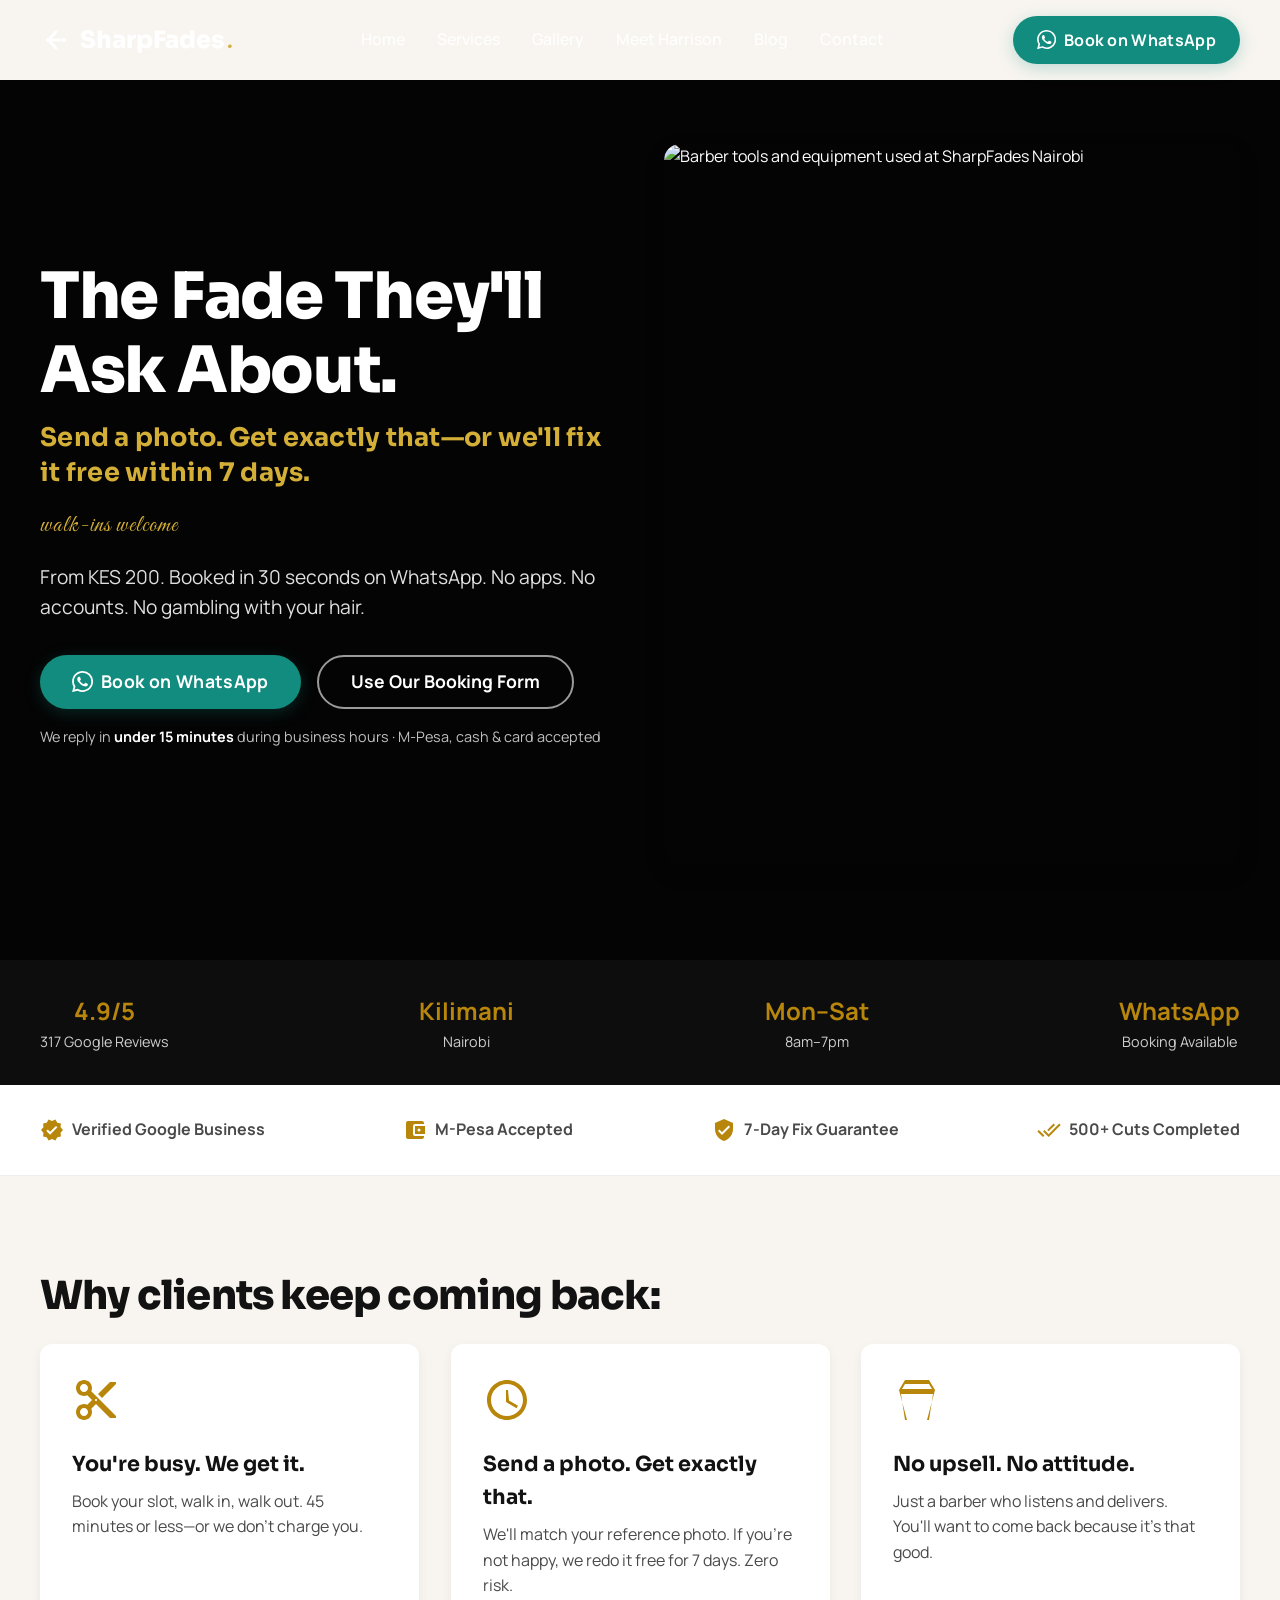
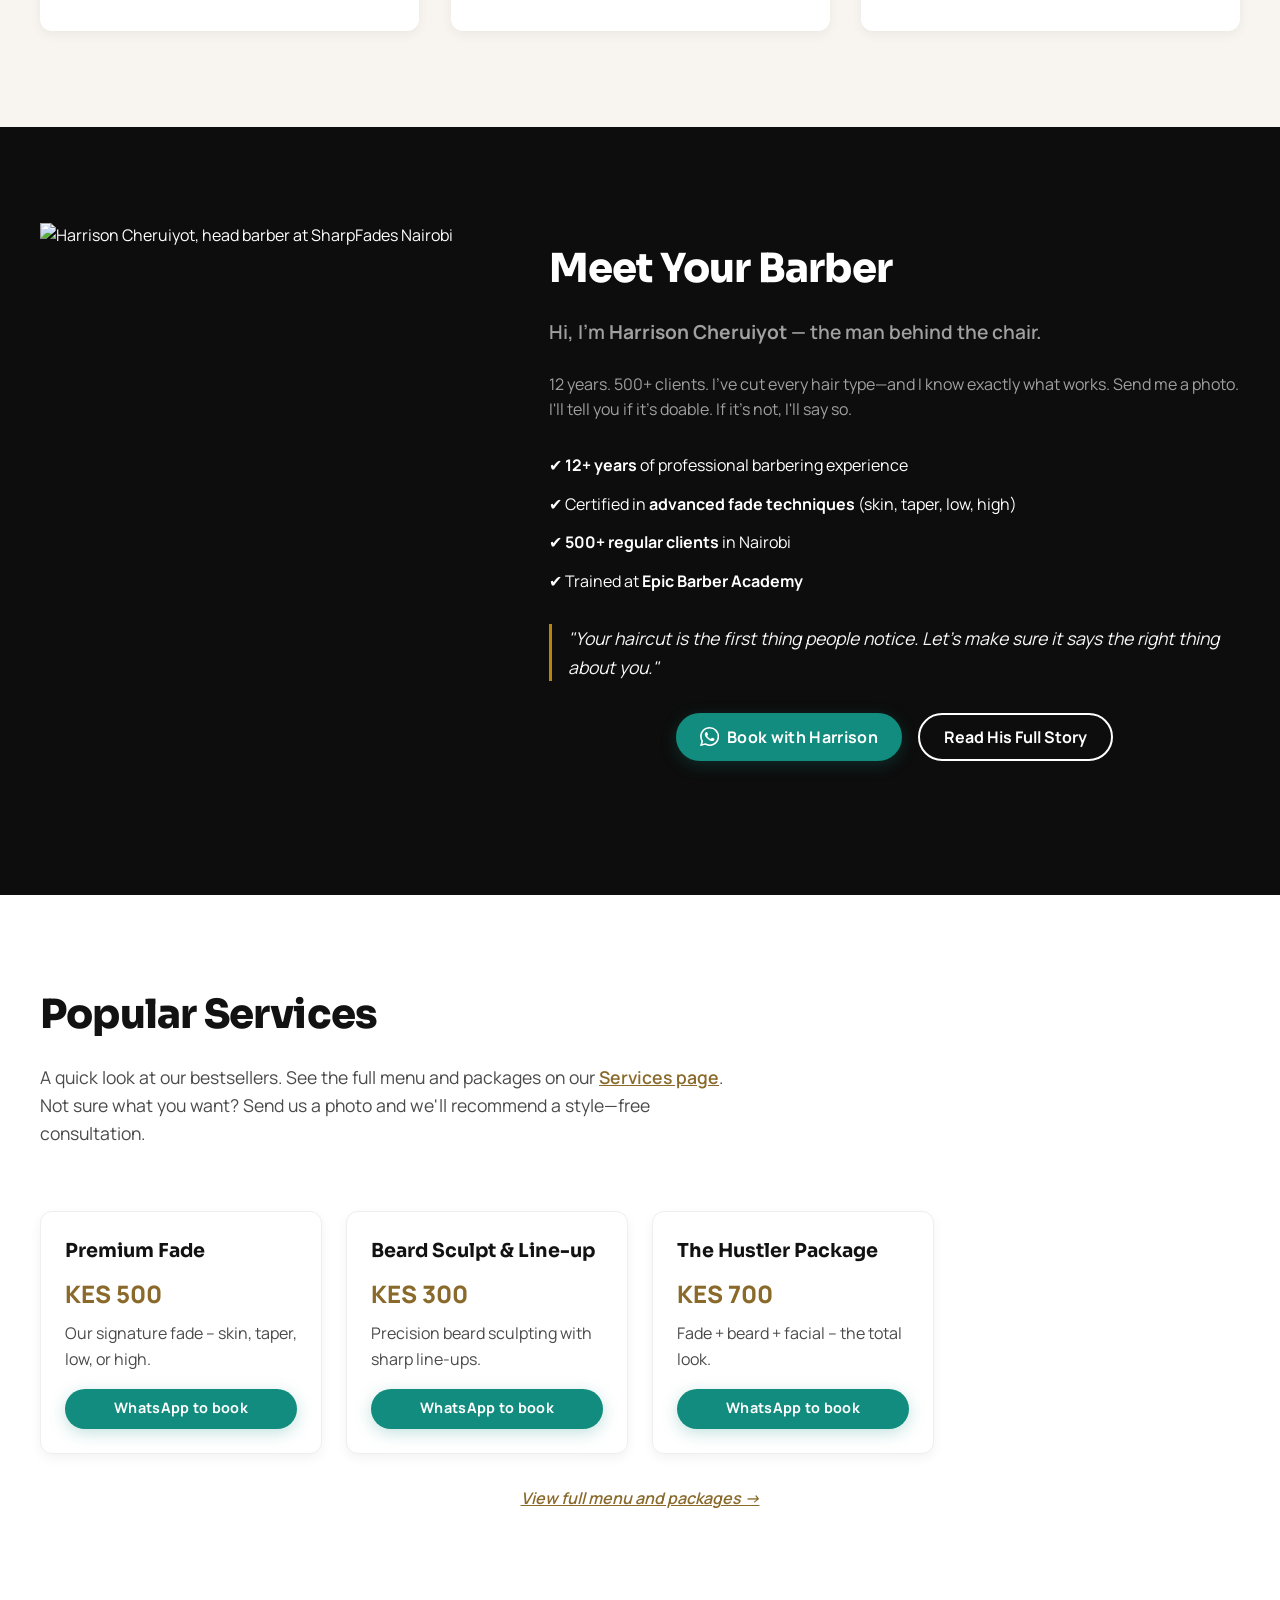
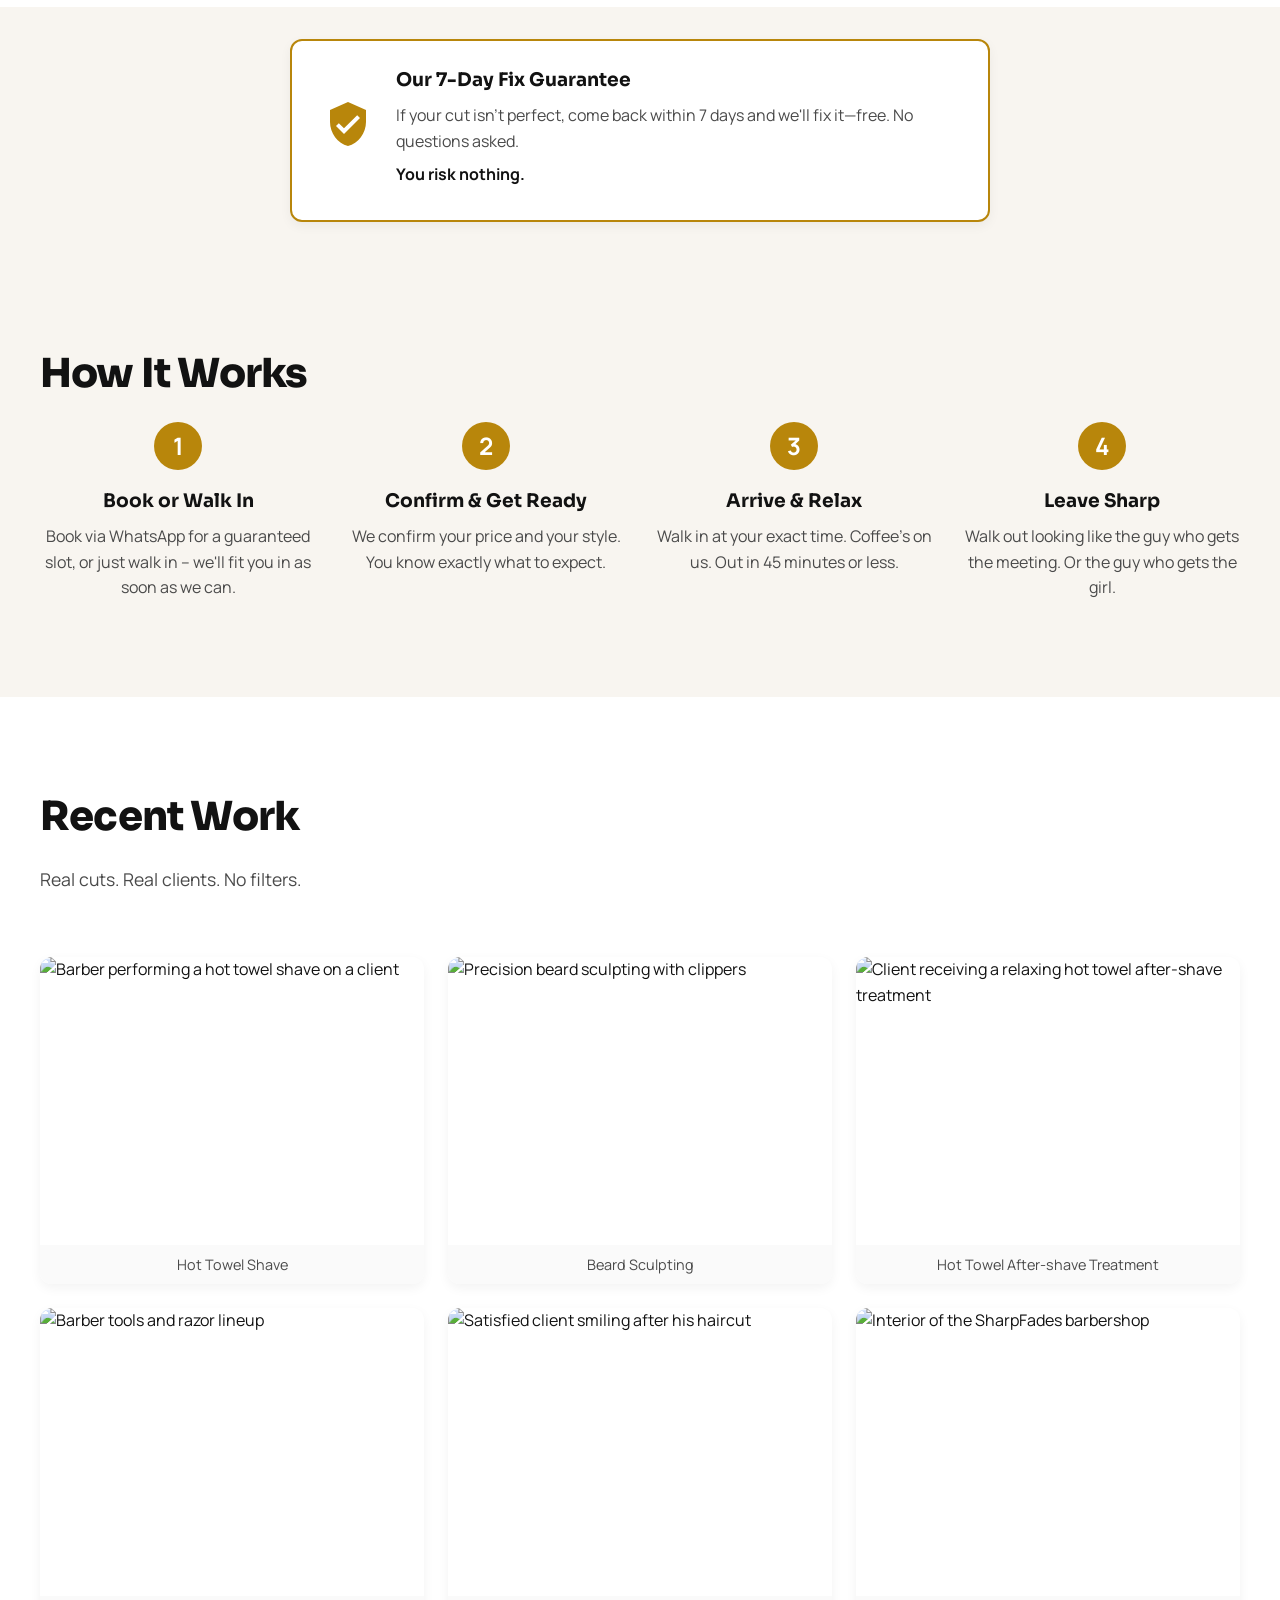
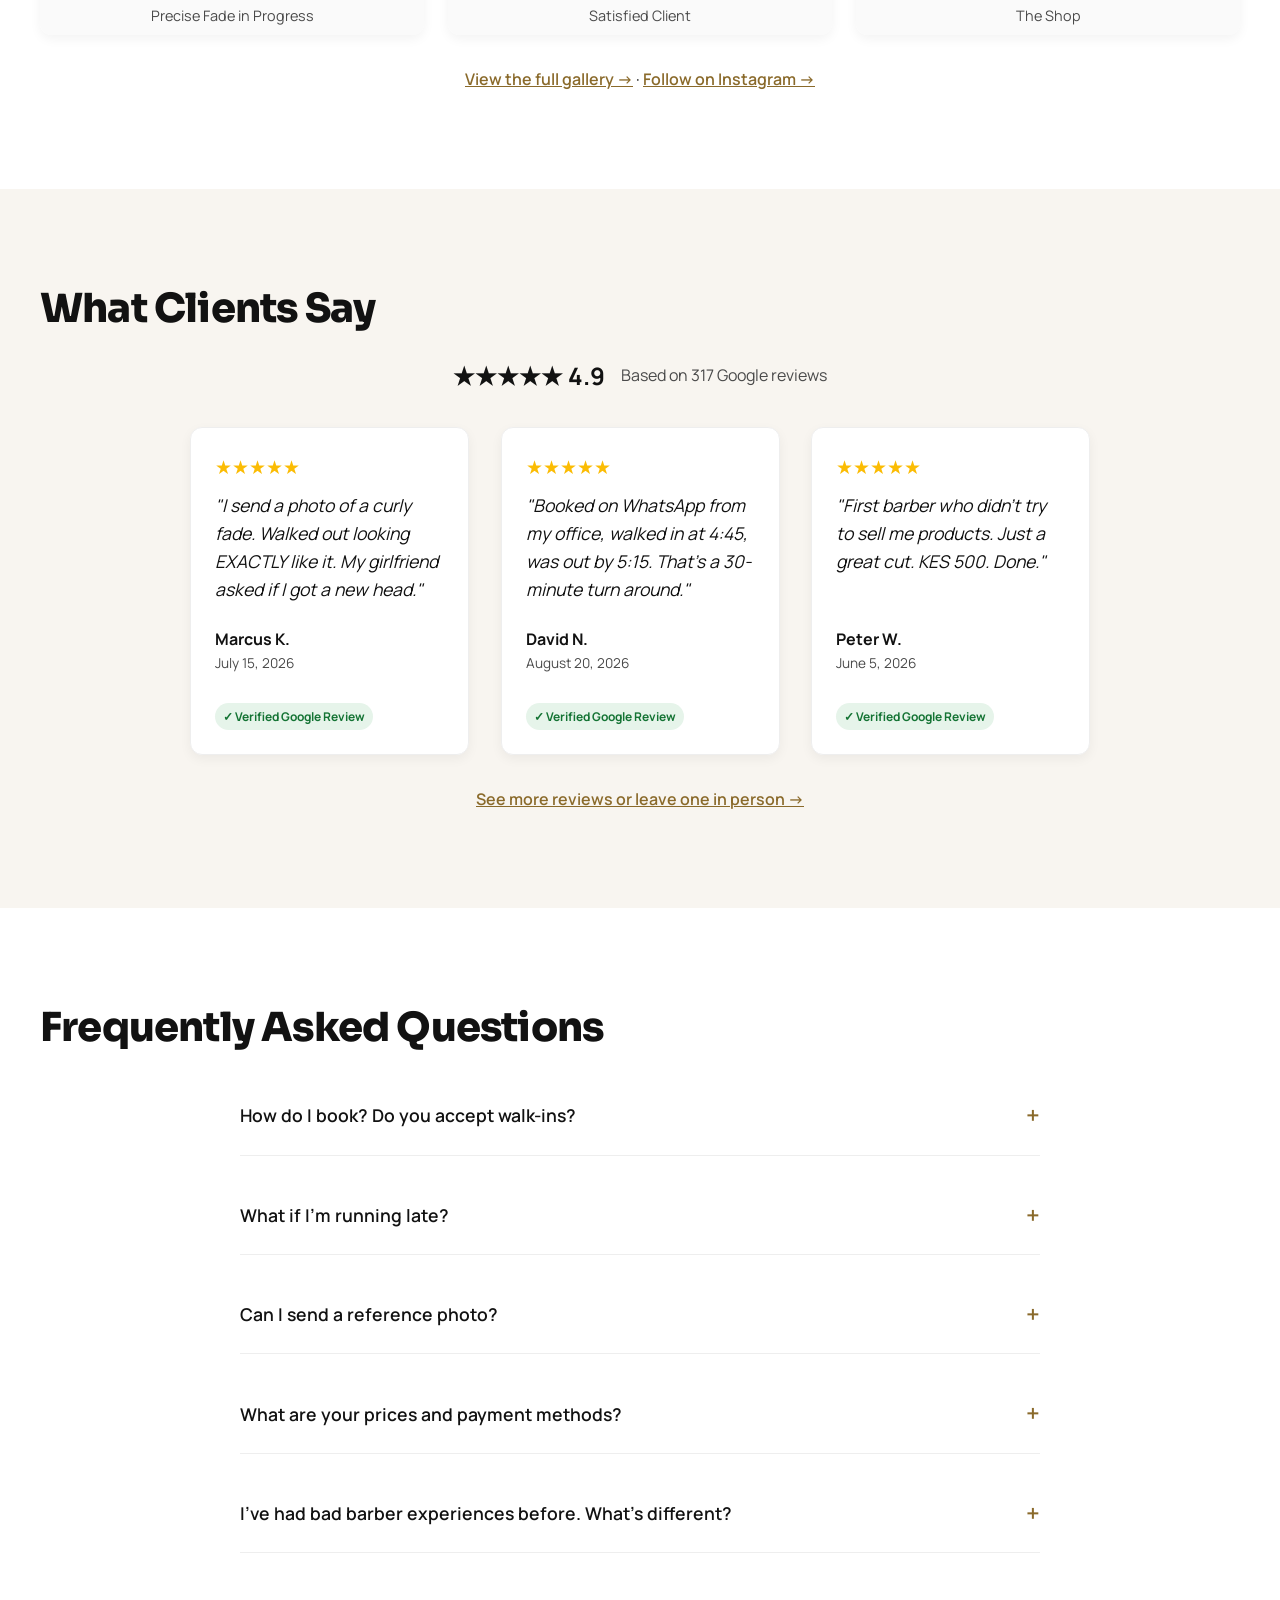
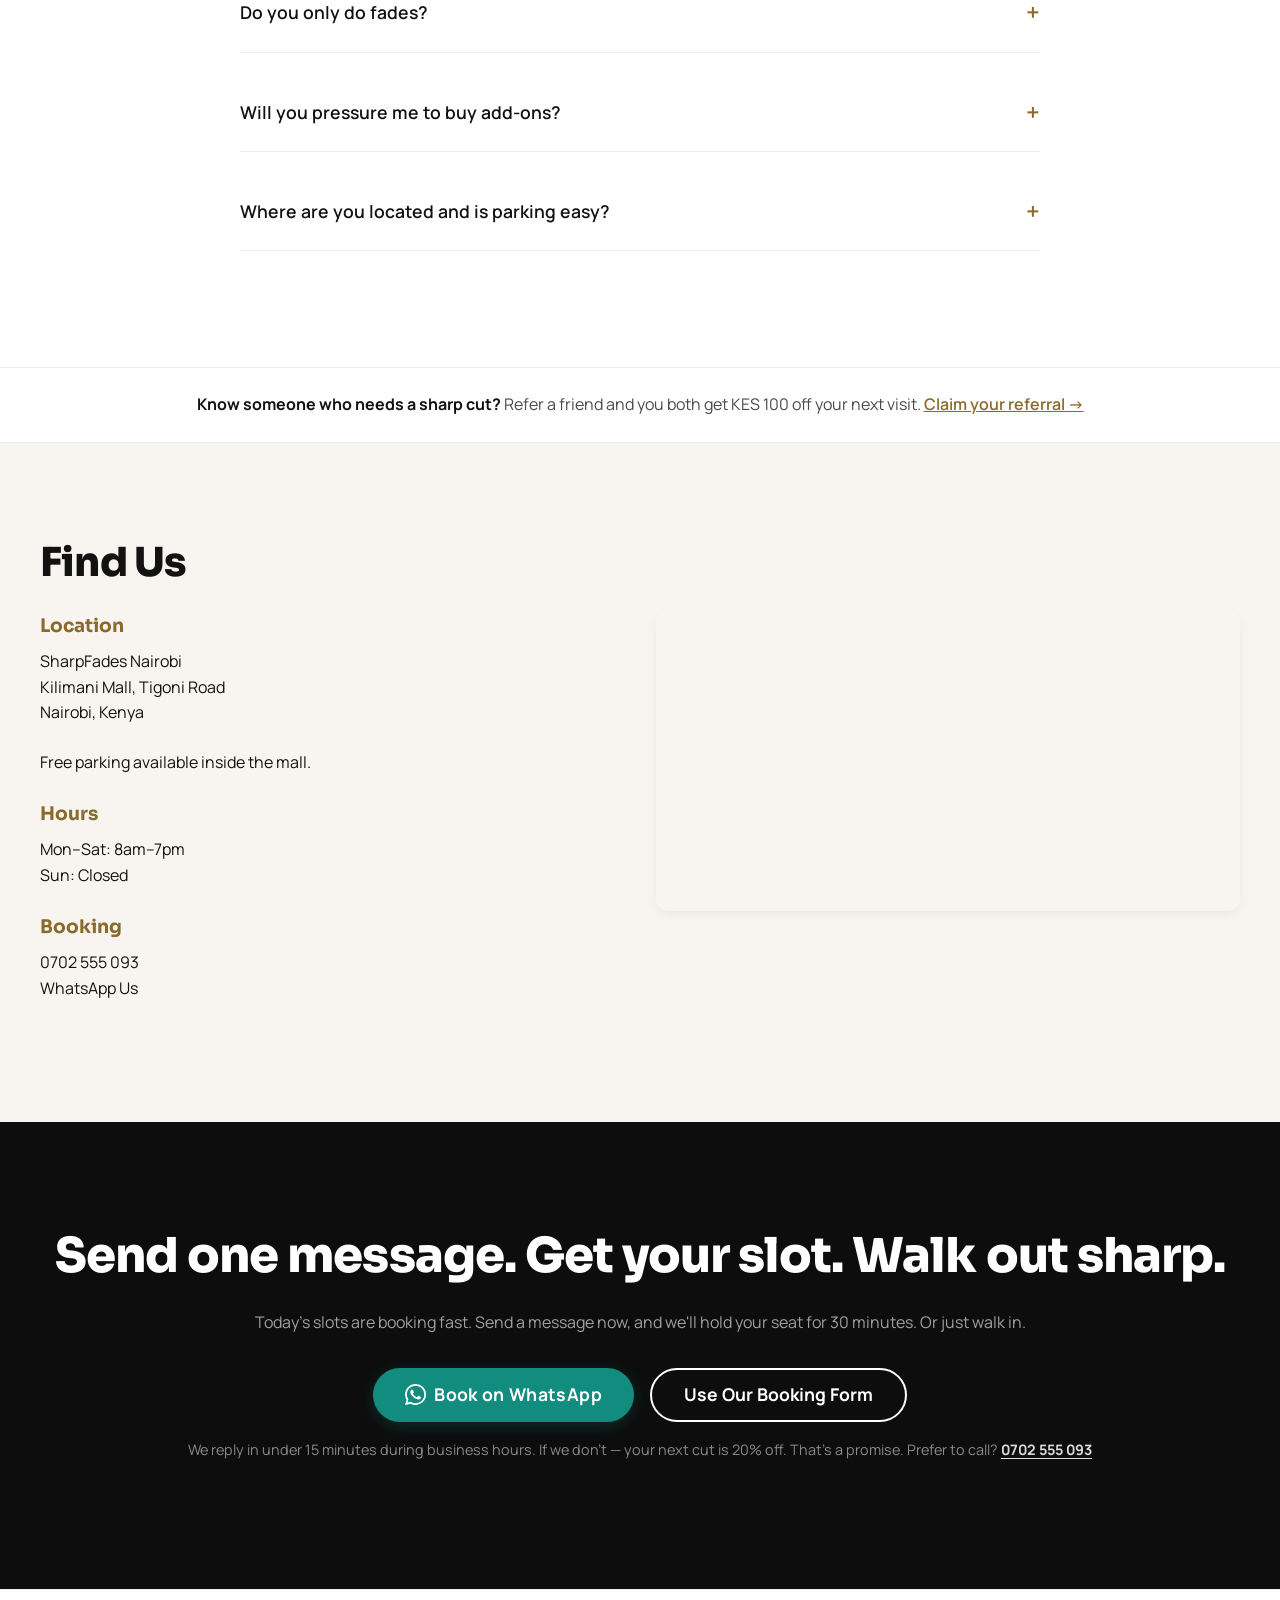
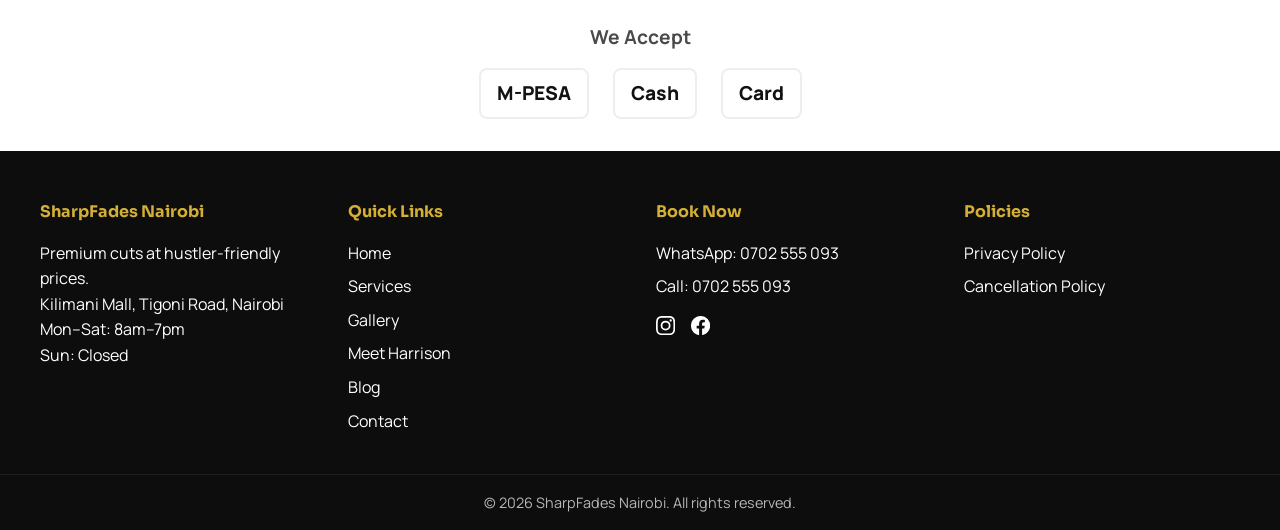
==== commit 098fe33b: "Add files via upload" ====
--- a/index.html
+++ b/index.html
@@ -37,7 +37,16 @@
     </noscript>
     <link rel="stylesheet" href="styles.css">
     <script defer src="script.js"></script>
-    <script>document.documentElement.classList.remove('no-js');</script>
+    <script>
+        document.documentElement.classList.add('js');
+        document.documentElement.classList.remove('no-js');
+        setTimeout(function () {
+            if (!window.sfReady) {
+                document.documentElement.classList.remove('js');
+                document.documentElement.classList.add('no-js');
+            }
+        }, 1500);
+    </script>
 
     <script type="application/ld+json">
     {
@@ -138,11 +147,11 @@
     </header>
 
     <main id="main-content">
-        <section class="hero hero-dark" id="home" tabindex="-1" style="background: linear-gradient(rgba(0,0,0,0.70), rgba(0,0,0,0.70)), url('https://images.unsplash.com/photo-1585747860715-2ba37e788b70?w=1920&q=80') center/cover no-repeat;">
+        <section class="hero hero-dark" id="home" tabindex="-1" style="background: linear-gradient(rgba(0,0,0,0.70), rgba(0,0,0,0.70)), url('https://images.unsplash.com/photo-1585747860715-2ba37e788b70?w=1920&q=80') center/cover no-repeat #0D0D0D;">
             <div class="container hero-inner">
                 <div class="hero-content">
                     <h1>
-                        <span class="hero-title-main">The Fade They'll Ask About.</span><br>
+                        <span class="hero-title-main">The Fade They'll Ask About.</span>
                         <span class="hero-title-sub">Send a photo. Get exactly that—or we'll fix it free within 7 days.</span>
                     </h1>
                     <p class="hero-cursive">walk-ins welcome</p>
@@ -158,7 +167,7 @@
                             <span>Use Our Booking Form</span>
                         </a>
                     </div>
-                    <p class="hero-note">⚡ We reply in <strong>under 15 minutes</strong> during business hours · M‑Pesa, cash &amp; card accepted</p>
+                    <p class="hero-note">We reply in <strong>under 15 minutes</strong> during business hours · M‑Pesa, cash &amp; card accepted</p>
                 </div>
                 <div class="hero-image">
                     <img src="https://i.ibb.co/GfTDm7bp/Picsart-26-09-07-11-02-48-453.jpg" alt="Barber tools and equipment used at SharpFades Nairobi" width="600" height="750" fetchpriority="high" loading="eager" decoding="async">
@@ -436,8 +445,8 @@
             <h3 class="payment-title">We Accept</h3>
             <div class="payment-logos">
                 <div class="payment-logo">M-PESA</div>
-                <div class="payment-logo">💵 Cash</div>
-                <div class="payment-logo">💳 Card</div>
+                <div class="payment-logo">Cash</div>
+                <div class="payment-logo">Card</div>
             </div>
         </div>
     </section>
@@ -507,15 +516,15 @@
     <svg xmlns="http://www.w3.org/2000/svg" style="display: none;" aria-hidden="true">
         <symbol id="icon-whatsapp" viewBox="0 0 24 24"><path fill="currentColor" d="M17.472 14.382c-.297-.149-1.758-.867-2.03-.967-.273-.099-.471-.148-.67.15-.197.297-.767.966-.94 1.164-.173.199-.347.223-.644.075-.297-.15-1.255-.463-2.39-1.475-.883-.788-1.48-1.761-1.653-2.059-.173-.297-.018-.458.13-.606.134-.133.298-.347.446-.52.149-.174.198-.298.298-.497.099-.198.05-.371-.025-.52-.075-.149-.669-1.612-.916-2.207-.242-.579-.487-.5-.669-.51-.173-.008-.371-.01-.57-.01-.198 0-.52.074-.792.372-.272.297-1.04 1.016-1.04 2.479 0 1.462 1.065 2.875 1.213 3.074.149.198 2.096 3.2 5.077 4.487.709.306 1.262.489 1.694.625.712.227 1.36.195 1.871.118.571-.085 1.758-.719 2.006-1.413.248-.694.248-1.289.173-1.413-.074-.124-.272-.198-.57-.347m-5.421 7.403h-.004a9.87 9.87 0 01-5.031-1.378l-.361-.214-3.741.982.998-3.648-.235-.374a9.86 9.86 0 01-1.51-5.26c.001-5.45 4.436-9.884 9.888-9.884 2.64 0 5.122 1.03 6.988 2.898a9.825 9.825 0 012.893 6.994c-.003 5.45-4.437 9.884-9.885 9.884m8.413-18.297A11.815 11.815 0 0012.05 0C5.495 0 .16 5.335.157 11.892c0 2.096.547 4.142 1.588 5.945L.057 24l6.305-1.654a11.882 11.882 0 005.683 1.448h.005c6.554 0 11.89-5.335 11.893-11.893a11.821 11.821 0 00-3.48-8.413z"/></symbol>
         <symbol id="icon-phone" viewBox="0 0 24 24"><path fill="currentColor" d="M6.62 10.79c1.44 2.83 3.76 5.14 6.59 6.59l2.2-2.2c.27-.27.67-.36 1.02-.24 1.12.37 2.33.57 3.57.57.55 0 1 .45 1 1V20c0 .55-.45 1-1 1-9.39 0-17-7.61-17-17 0-.55.45-1 1-1h3.5c.55 0 1 .45 1 1 0 1.25.2 2.45.57 3.57.11.35.03.74-.25 1.02l-2.2 2.2z"/></symbol>
-        <symbol id="icon-scissors" viewBox="0 0 24 24"><path fill="currentColor" d="M12 2C6.48 2 2 6.48 2 12s4.48 10 10 10 10-4.48 10-10S17.52 2 12 2zm0 18c-4.41 0-8-3.59-8-8s3.59-8 8-8 8 3.59 8 8-3.59 8-8 8zm-1-13h2v6h-2zm0 8h2v2h-2z"/></symbol>
+        <symbol id="icon-scissors" viewBox="0 0 24 24"><path fill="currentColor" d="M9.64 7.64c.23-.5.36-1.05.36-1.64 0-2.21-1.79-4-4-4S2 3.79 2 6s1.79 4 4 4c.59 0 1.14-.13 1.64-.36L10 12l-2.36 2.36C7.14 14.13 6.59 14 6 14c-2.21 0-4 1.79-4 4s1.79 4 4 4 4-1.79 4-4c0-.59-.13-1.14-.36-1.64L12 14l7 7h3v-1L9.64 7.64zM6 8c-1.1 0-2-.89-2-2s.9-2 2-2 2 .89 2 2-.9 2-2 2zm0 12c-1.1 0-2-.89-2-2s.9-2 2-2 2 .89 2 2-.9 2-2 2zm6-7.5c-.28 0-.5-.22-.5-.5s.22-.5.5-.5.5.22.5.5-.22.5-.5.5zM19 3l-6 6 2 2 7-7V3z"/></symbol>
         <symbol id="icon-clock" viewBox="0 0 24 24"><path fill="currentColor" d="M12 2C6.48 2 2 6.48 2 12s4.48 10 10 10 10-4.48 10-10S17.52 2 12 2zm0 18c-4.41 0-8-3.59-8-8s3.59-8 8-8 8 3.59 8 8-3.59 8-8 8zm.5-13h-1v6l5.25 3.15.75-1.23-4.5-2.67z"/></symbol>
-        <symbol id="icon-gem" viewBox="0 0 24 24"><path fill="currentColor" d="M6 2h12l3 5-4 15H7L3 7l3-5zm0 2l-1.5 2.5h15L18 4H6zm-2 5l2 13h12l2-13H4z"/></symbol>
+        <symbol id="icon-gem" viewBox="0 0 24 24"><path fill="currentColor" d="M6 2h12l3 5-4 15H7L3 7l3-5zm0 2-1.5 2.5h15L18 4H6zm-2 5 2 13h12l2-13H4z"/></symbol>
         <symbol id="icon-instagram" viewBox="0 0 24 24"><path fill="currentColor" d="M12 2.163c3.204 0 3.584.012 4.85.07 3.252.148 4.771 1.691 4.919 4.919.058 1.265.069 1.645.069 4.849 0 3.205-.012 3.584-.069 4.849-.149 3.225-1.664 4.771-4.919 4.919-1.266.058-1.644.07-4.85.07-3.204 0-3.584-.012-4.849-.07-3.26-.149-4.771-1.699-4.919-4.92-.058-1.265-.07-1.644-.07-4.849 0-3.204.013-3.583.07-4.849.149-3.227 1.664-4.771 4.919-4.919 1.266-.057 1.645-.069 4.849-.069zm0-2.163c-3.259 0-3.667.014-4.947.072-4.358.2-6.78 2.618-6.98 6.98-.059 1.281-.073 1.689-.073 4.948 0 3.259.014 3.668.072 4.948.2 4.358 2.618 6.78 6.98 6.98 1.281.058 1.689.072 4.948.072 3.259 0 3.668-.014 4.948-.072 4.354-.2 6.782-2.618 6.979-6.98.059-1.28.073-1.689.073-4.948 0-3.259-.014-3.667-.072-4.947-.196-4.354-2.617-6.78-6.979-6.98-1.281-.059-1.69-.073-4.949-.073zm0 5.838a6.162 6.162 0 100 12.324 6.162 6.162 0 000-12.324zm0 10.162a4 4 0 110-8 4 4 0 010 8zm6.406-11.845a1.44 1.44 0 100 2.881 1.44 1.44 0 000-2.881z"/></symbol>
         <symbol id="icon-facebook" viewBox="0 0 24 24"><path fill="currentColor" d="M24 12.073c0-6.627-5.373-12-12-12s-12 5.373-12 12c0 5.99 4.388 10.954 10.125 11.854v-8.385H7.078v-3.47h3.047V9.43c0-3.007 1.792-4.669 4.533-4.669 1.312 0 2.686.235 2.686.235v2.953H15.83c-1.491 0-1.956.925-1.956 1.874v2.25h3.328l-.532 3.47h-2.796v8.385C19.612 23.027 24 18.062 24 12.073z"/></symbol>
         <symbol id="icon-verified" viewBox="0 0 24 24"><path fill="currentColor" d="M23 12l-2.44-2.79.34-3.69-3.61-.82-1.89-3.2L12 2.96 8.6 1.5 6.71 4.69 3.1 5.5l.34 3.7L1 12l2.44 2.79-.34 3.7 3.61.82L8.6 22.5l3.4-1.47 3.4 1.46 1.89-3.19 3.61-.82-.34-3.69L23 12zm-12.91 4.72l-3.8-3.81 1.48-1.48 2.32 2.33 5.85-5.87 1.48 1.48-7.33 7.35z"/></symbol>
-        <symbol id="icon-mpesa" viewBox="0 0 24 24"><path fill="currentColor" d="M12 2C6.48 2 2 6.48 2 12s4.48 10 10 10 10-4.48 10-10S17.52 2 12 2zm0 18c-4.41 0-8-3.59-8-8s3.59-8 8-8 8 3.59 8 8-3.59 8-8 8zm-1-13h2v6h-2zm0 8h2v2h-2z"/></symbol>
+        <symbol id="icon-mpesa" viewBox="0 0 24 24"><path fill="currentColor" d="M21 18v1a2 2 0 0 1-2 2H5a2 2 0 0 1-2-2V5a2 2 0 0 1 2-2h14a2 2 0 0 1 2 2v1h-9a2 2 0 0 0-2 2v8a2 2 0 0 0 2 2h9Zm-9-2h10V8H12v8Zm4-2.5a1.5 1.5 0 1 1 0-3 1.5 1.5 0 0 1 0 3Z"/></symbol>
         <symbol id="icon-guarantee" viewBox="0 0 24 24"><path fill="currentColor" d="M12 1L3 5v6c0 5.55 3.84 10.74 9 12 5.16-1.26 9-6.45 9-12V5l-9-4zm-2 16l-4-4 1.41-1.41L10 14.17l6.59-6.59L18 9l-8 8z"/></symbol>
-        <symbol id="icon-knife" viewBox="0 0 24 24"><path fill="currentColor" d="M22.61 2.36a1.96 1.96 0 00-2.77 0L4.37 17.83c-.32.32-.5.75-.5 1.2v1.64c0 .55.45 1 1 1h2.5c.56 0 1.11-.22 1.51-.62l13.73-13.73a1.96 1.96 0 000-2.96zm-15.3 14.3L6.2 17.7l-.65-2.39 10.75-10.75 2.44 2.44L7.31 16.66z"/></symbol>
+        <symbol id="icon-knife" viewBox="0 0 24 24"><path fill="currentColor" d="M18 7l-1.41-1.41-6.34 6.34 1.41 1.41L18 7Zm4.24-1.41L11.66 16.17 7.48 12l-1.41 1.41L11.66 19l12-12-1.42-1.41ZM.41 13.41 6 19l1.41-1.41L1.83 12 .41 13.41Z"/></symbol>
         <symbol id="icon-arrow-up" viewBox="0 0 24 24"><path fill="currentColor" d="M12 4l-8 8h5v8h6v-8h5l-8-8z"/></symbol>
     </svg>
 </body>
--- a/styles.css
+++ b/styles.css
@@ -161,14 +161,10 @@
     }
 }
 
-/* ===== No-JS Fallbacks ===== */
-.no-js .section-title,
-.no-js .animate-on-scroll,
-.no-js .hero-title-main,
-.no-js .hero-title-sub {
-    opacity: 1 !important;
-    transform: none !important;
-}
+/* ===== No-JS Fallback ===== */
+/* Base visibility of animated content is on by default. Only `.js` hides
+   it — so if script.js fails to load, nothing disappears. The mobile menu
+   remains accessible without JS on small screens. */
 .no-js .mobile-menu { display: none; }
 @media (max-width: 768px) {
     .no-js .mobile-menu { display: block; }
@@ -275,14 +271,18 @@
     font-family: var(--font-heading);
     font-size: clamp(2rem, 4vw, 2.5rem);
     font-weight: 800;
+    letter-spacing: -0.02em;
     margin-bottom: var(--space-md);
     line-height: 1.2;
     color: var(--clr-text-primary);
+    transition: opacity 0.6s ease, transform 0.6s ease;
+}
+/* Hidden only when JS is confirmed active, so a JS failure never leaves
+   headings permanently invisible. */
+.js .section-title:not(.visible) {
     opacity: 0;
-    transform: translateY(20px);
-    transition: opacity 0.6s ease, transform 0.6s ease;
-}
-.section-title.visible { opacity: 1; transform: translateY(0); }
+    transform: translateY(12px);
+}
 
 .section-sub {
     font-size: 1.1rem;
@@ -294,12 +294,13 @@
 .text-gold { color: var(--clr-gold-dark); }
 
 .animate-on-scroll {
-    opacity: 0;
-    transform: translateY(20px);
     transition: opacity var(--transition-slow), transform var(--transition-slow);
     will-change: opacity, transform;
 }
-.animate-on-scroll.visible { opacity: 1; transform: translateY(0); }
+.js .animate-on-scroll:not(.visible) {
+    opacity: 0;
+    transform: translateY(12px);
+}
 
 /* Balanced line breaking on display headings */
 .page-title,
@@ -467,7 +468,13 @@
     background: linear-gradient(135deg, #fdfbf7 0%, #f0ebe3 100%);
     overflow: hidden;
 }
-.hero.hero-dark { color: #fff; }
+.hero.hero-dark {
+    color: #fff;
+    /* Solid fallback guarantees white hero text stays legible even if the
+       inline background image fails to load or is blocked. */
+    background-color: var(--clr-dark);
+    background-image: linear-gradient(135deg, #1A1A1A 0%, #0D0D0D 100%);
+}
 .hero.hero-dark .hero-content h1 { color: #fff; }
 .hero.hero-dark .hero-content h1 .text-gold { color: var(--clr-gold-light); }
 .hero.hero-dark .hero-cursive { color: var(--clr-gold-light); }
@@ -493,8 +500,9 @@
 .hero-content h1 {
     font-family: var(--font-heading);
     font-size: clamp(2.5rem, 5vw, 4rem);
-    line-height: 1.2;
+    line-height: 1.15;
     font-weight: 800;
+    letter-spacing: -0.02em;
     margin-bottom: 1rem;
     color: var(--clr-text-primary);
 }
@@ -502,7 +510,7 @@
     font-family: var(--font-accent);
     font-size: 1.5rem;
     color: var(--clr-gold-dark);
-    margin-top: -0.5rem;
+    margin-top: 0.25rem;
     margin-bottom: 1rem;
     letter-spacing: 1px;
 }
@@ -537,15 +545,13 @@
 
 .hero-title-main,
 .hero-title-sub {
-    display: inline-block;
+    display: block;
+    transition: opacity 0.6s ease, transform 0.6s ease;
+}
+.js .hero-title-main:not(.visible),
+.js .hero-title-sub:not(.visible) {
     opacity: 0;
-    transform: translateY(30px);
-    transition: opacity 0.6s ease, transform 0.6s ease;
-}
-.hero-title-main.visible,
-.hero-title-sub.visible {
-    opacity: 1;
-    transform: translateY(0);
+    transform: translateY(12px);
 }
 
 @keyframes fadeInUp {
@@ -662,16 +668,34 @@
 .menu-section { padding: var(--space-2xl) 0; background: #fff; }
 .menu-category { margin-bottom: 2rem; }
 .category-title {
+    display: flex;
+    align-items: center;
+    gap: 0.55rem;
     font-family: var(--font-heading);
     font-size: 1.5rem;
+    letter-spacing: -0.01em;
     color: var(--clr-gold-dark);
     border-bottom: 2px solid #eee;
     padding-bottom: 0.5rem;
     margin-bottom: 1rem;
 }
+.category-icon {
+    width: 1.5rem;
+    height: 1.5rem;
+    flex-shrink: 0;
+    color: var(--clr-gold-dark);
+}
 
 .packages { margin-top: 3rem; }
-.packages-title { font-family: var(--font-heading); font-size: 1.5rem; margin-bottom: 1.5rem; }
+.packages-title {
+    display: flex;
+    align-items: center;
+    gap: 0.55rem;
+    font-family: var(--font-heading);
+    font-size: 1.5rem;
+    letter-spacing: -0.01em;
+    margin-bottom: 1.5rem;
+}
 .package-grid {
     display: grid;
     grid-template-columns: repeat(3, 1fr);
@@ -933,6 +957,8 @@
 .final-cta h2 {
     font-family: var(--font-heading);
     font-size: clamp(2rem, 4vw, 3rem);
+    font-weight: 800;
+    letter-spacing: -0.02em;
     margin-bottom: 1rem;
 }
 .final-cta p { color: var(--clr-text-light-secondary); margin-bottom: 2rem; }
@@ -1084,6 +1110,7 @@
     font-family: var(--font-heading);
     font-size: clamp(2rem, 5vw, 3rem);
     font-weight: 800;
+    letter-spacing: -0.02em;
     margin-bottom: 0.5rem;
     color: var(--clr-text-primary);
 }
@@ -1165,7 +1192,9 @@
 .category-nav::-webkit-scrollbar { display: none; }
 .category-nav .container { display: flex; gap: 0.5rem; }
 .category-chip {
-    display: inline-block;
+    display: inline-flex;
+    align-items: center;
+    gap: 0.4rem;
     padding: 0.4rem 1rem;
     border-radius: var(--radius-full);
     background: #fff;
@@ -1174,7 +1203,9 @@
     font-size: 0.9rem;
     transition: background var(--transition-fast), color var(--transition-fast), border-color var(--transition-fast);
 }
+.category-chip .icon { width: 1rem; height: 1rem; }
 .category-chip:hover { background: var(--clr-gold); color: #fff; border-color: var(--clr-gold); }
+.category-chip:hover .icon { color: #fff; }
 .category-chip:focus-visible { outline: 2px solid var(--clr-gold); outline-offset: 2px; }
 
 /* ===== Dropdown ===== */
@@ -1208,11 +1239,19 @@
 .dropdown.open .dropdown-menu { display: block; }
 .dropdown-menu li { margin: 0; }
 .dropdown-menu a {
-    display: block;
+    display: flex;
+    align-items: center;
+    gap: 0.55rem;
     padding: 0.5rem 1rem;
     color: #fff !important;
     text-decoration: none;
     background: transparent;
+}
+.dropdown-menu a .icon {
+    width: 1rem;
+    height: 1rem;
+    color: var(--clr-gold-light);
+    flex-shrink: 0;
 }
 .dropdown-menu a:hover,
 .dropdown-menu a:focus-visible {
@@ -1231,10 +1270,18 @@
 }
 .mobile-submenu.open { display: block; }
 .mobile-submenu a {
+    display: flex;
+    align-items: center;
+    gap: 0.55rem;
     font-size: 0.95rem;
     padding: 0.4rem 0;
-    display: block;
     color: #fff !important;
+}
+.mobile-submenu a .icon {
+    width: 1rem;
+    height: 1rem;
+    color: var(--clr-gold-light);
+    flex-shrink: 0;
 }
 .mobile-toggle {
     background: none;
@@ -1348,13 +1395,17 @@
 
 /* ===== Hero headline hierarchy ===== */
 .hero-title-sub {
-    display: inline-block;
+    display: block;
     font-size: clamp(1.1rem, 2.2vw, 1.6rem);
     font-weight: 700;
     color: var(--clr-gold-light);
     letter-spacing: 0.01em;
     line-height: 1.4;
-    margin-top: 0.5em;
+    margin-top: 0.75rem;
+}
+/* Gold-light has poor contrast on light backgrounds — use the darker gold. */
+.hero:not(.hero-dark) .hero-title-sub {
+    color: var(--clr-gold-dark);
 }
 
 /* ===== Inline text link in dark final CTA ===== */
@@ -1458,7 +1509,6 @@
 }
 .gallery-item:hover .gallery-thumb img { transform: scale(1.05); }
 
-/* Caption fully overrides legacy .gallery-grid figcaption */
 .gallery-caption {
     padding: 1rem 1.1rem 1.15rem;
     display: flex;
@@ -1972,7 +2022,7 @@
     .site-footer { padding-bottom: calc(var(--mobile-sticky-h) + env(safe-area-inset-bottom, 0)); }
 
     .hero.hero-dark {
-        background: linear-gradient(rgba(0,0,0,0.7), rgba(0,0,0,0.7)), url('https://images.unsplash.com/photo-1585747860715-2ba37e788b70?w=768&q=60') center/cover no-repeat !important;
+        background: linear-gradient(rgba(0,0,0,0.7), rgba(0,0,0,0.7)), url('https://images.unsplash.com/photo-1585747860715-2ba37e788b70?w=768&q=60') center/cover no-repeat #0D0D0D !important;
     }
 
     .policy-callout { padding: 1.5rem 1.25rem 1.25rem; }
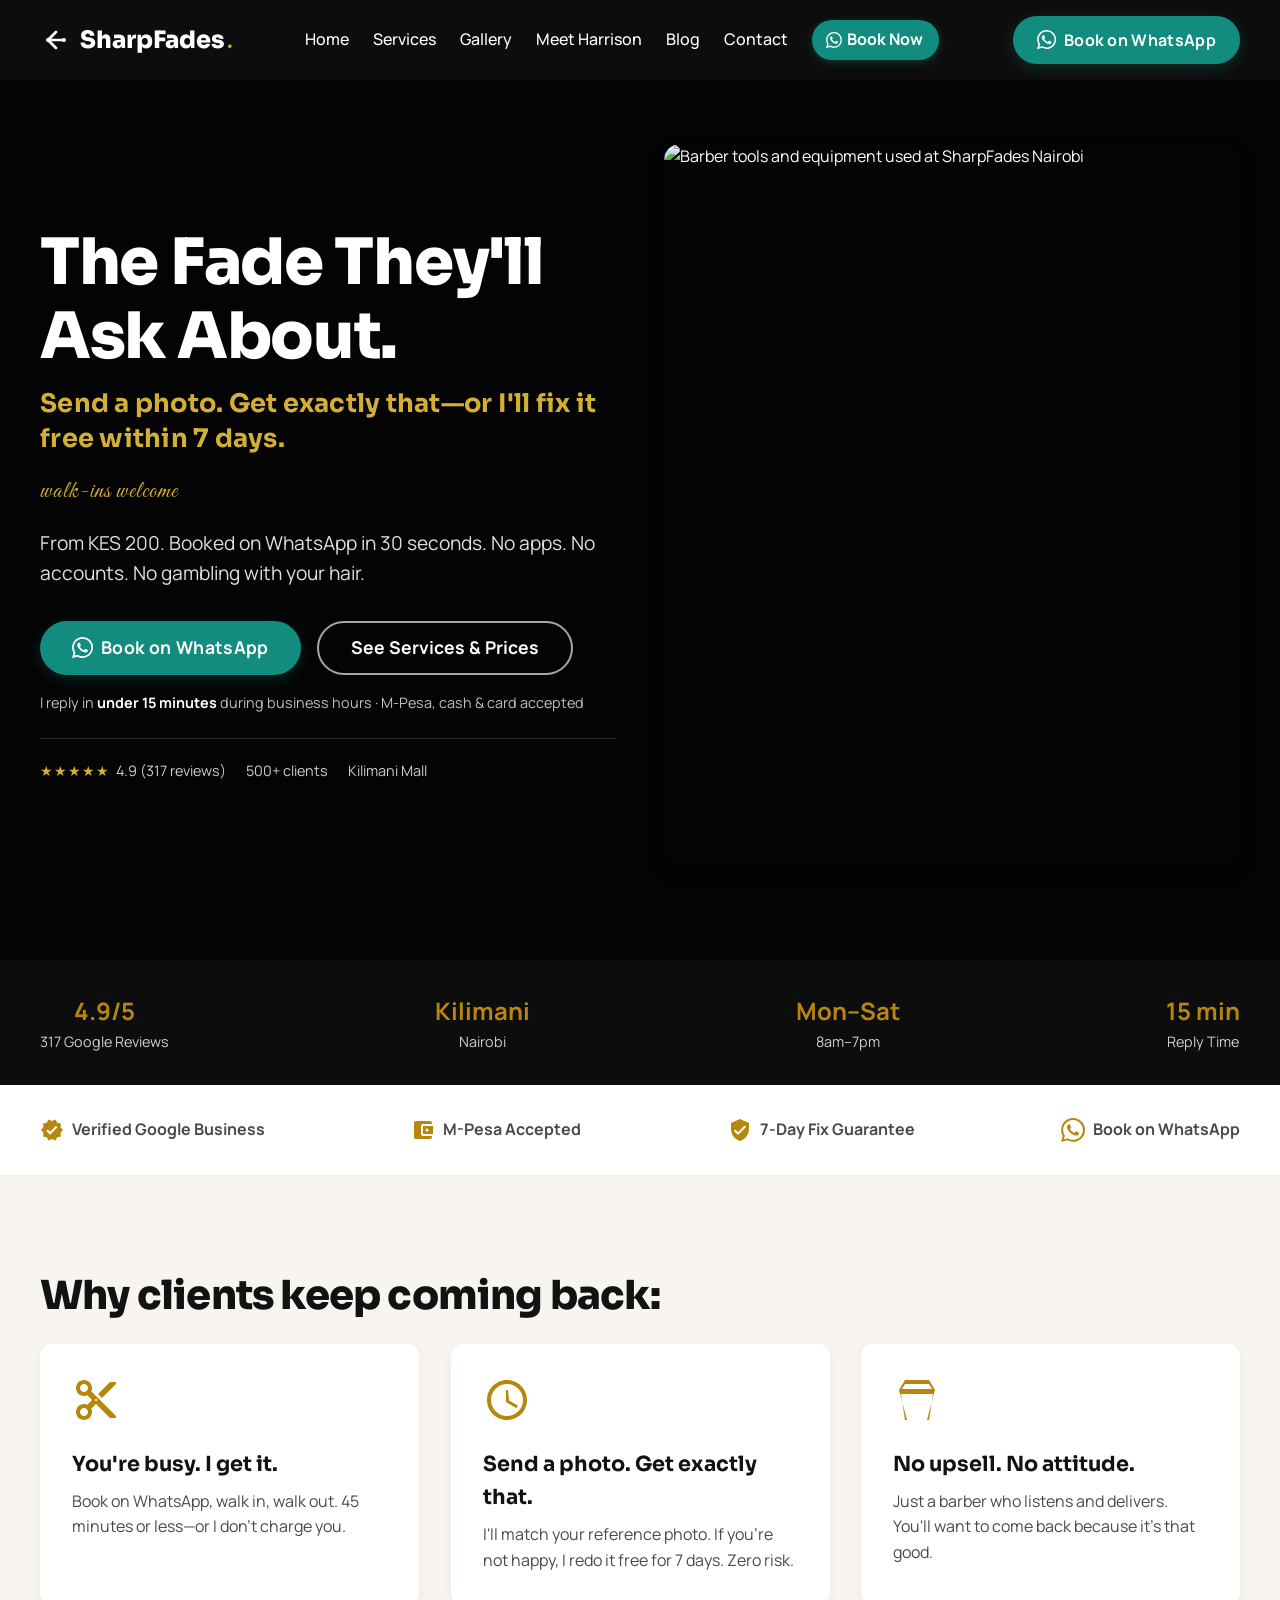
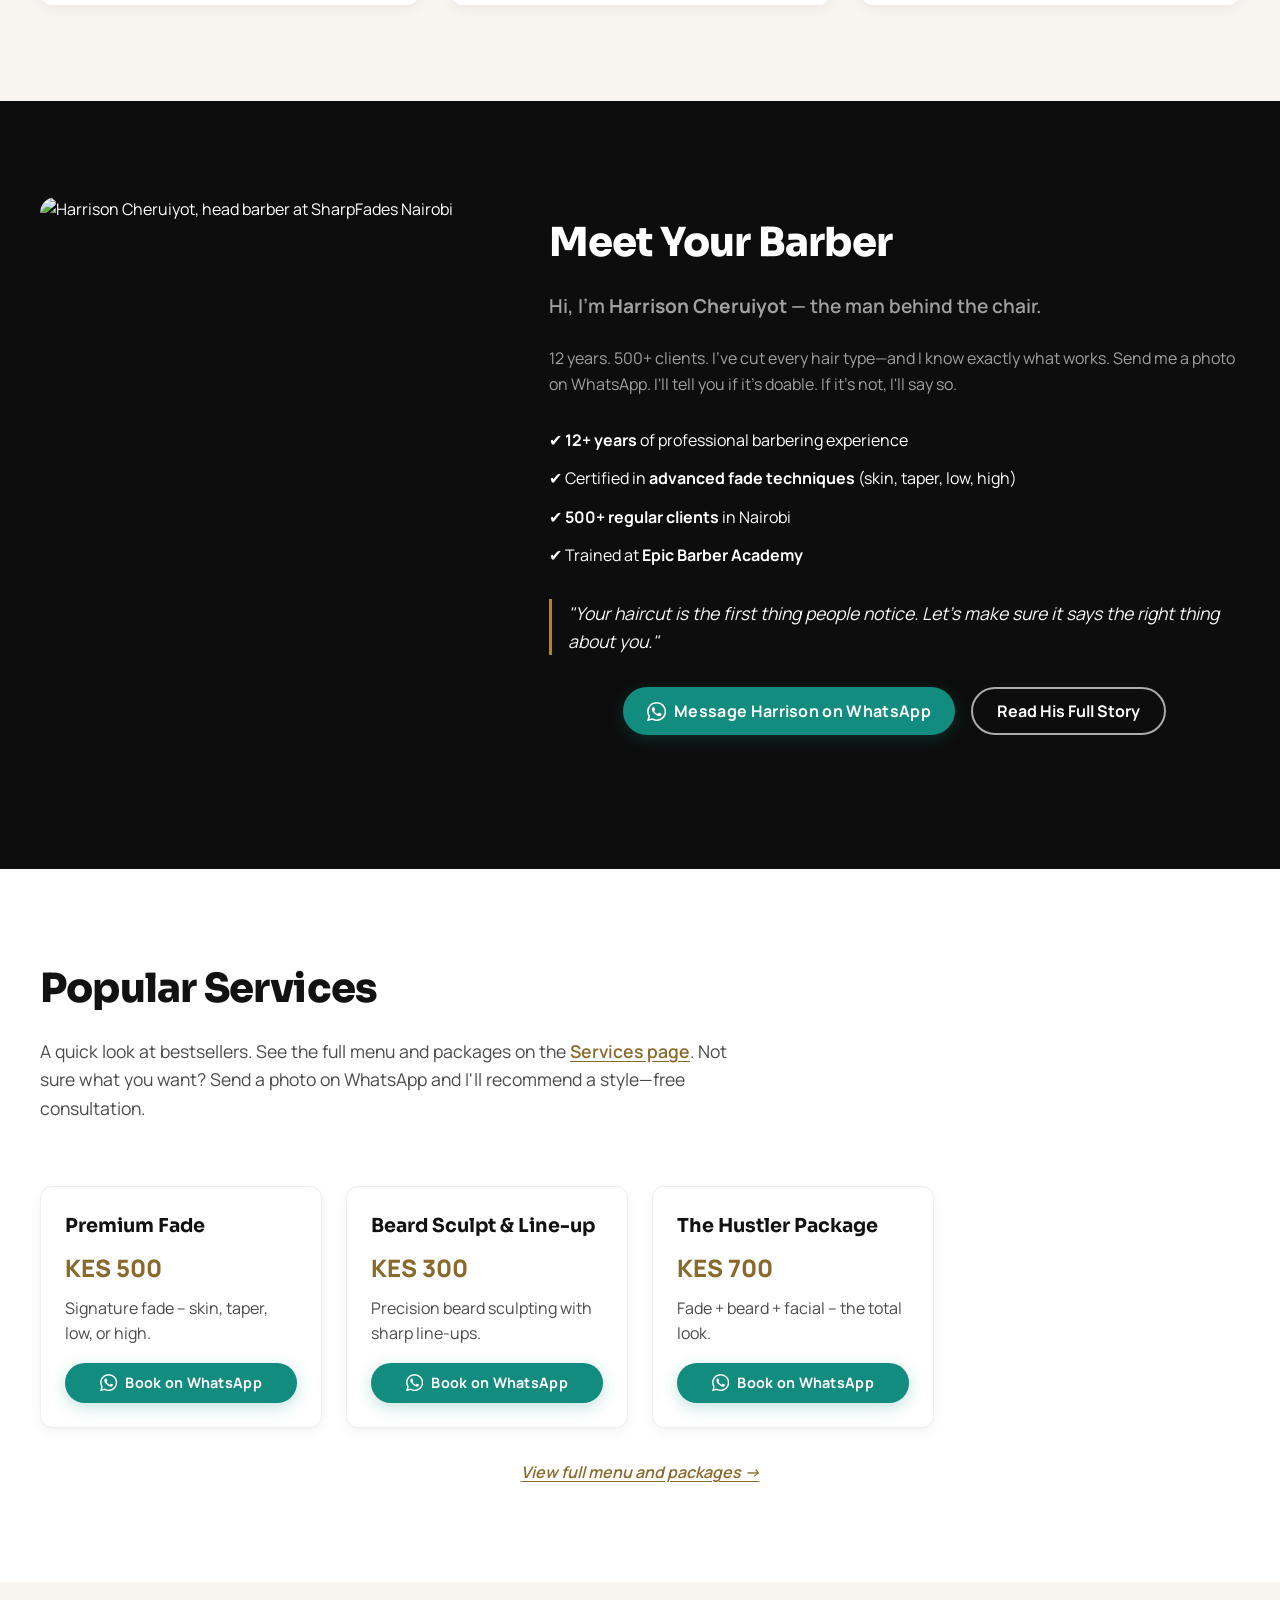
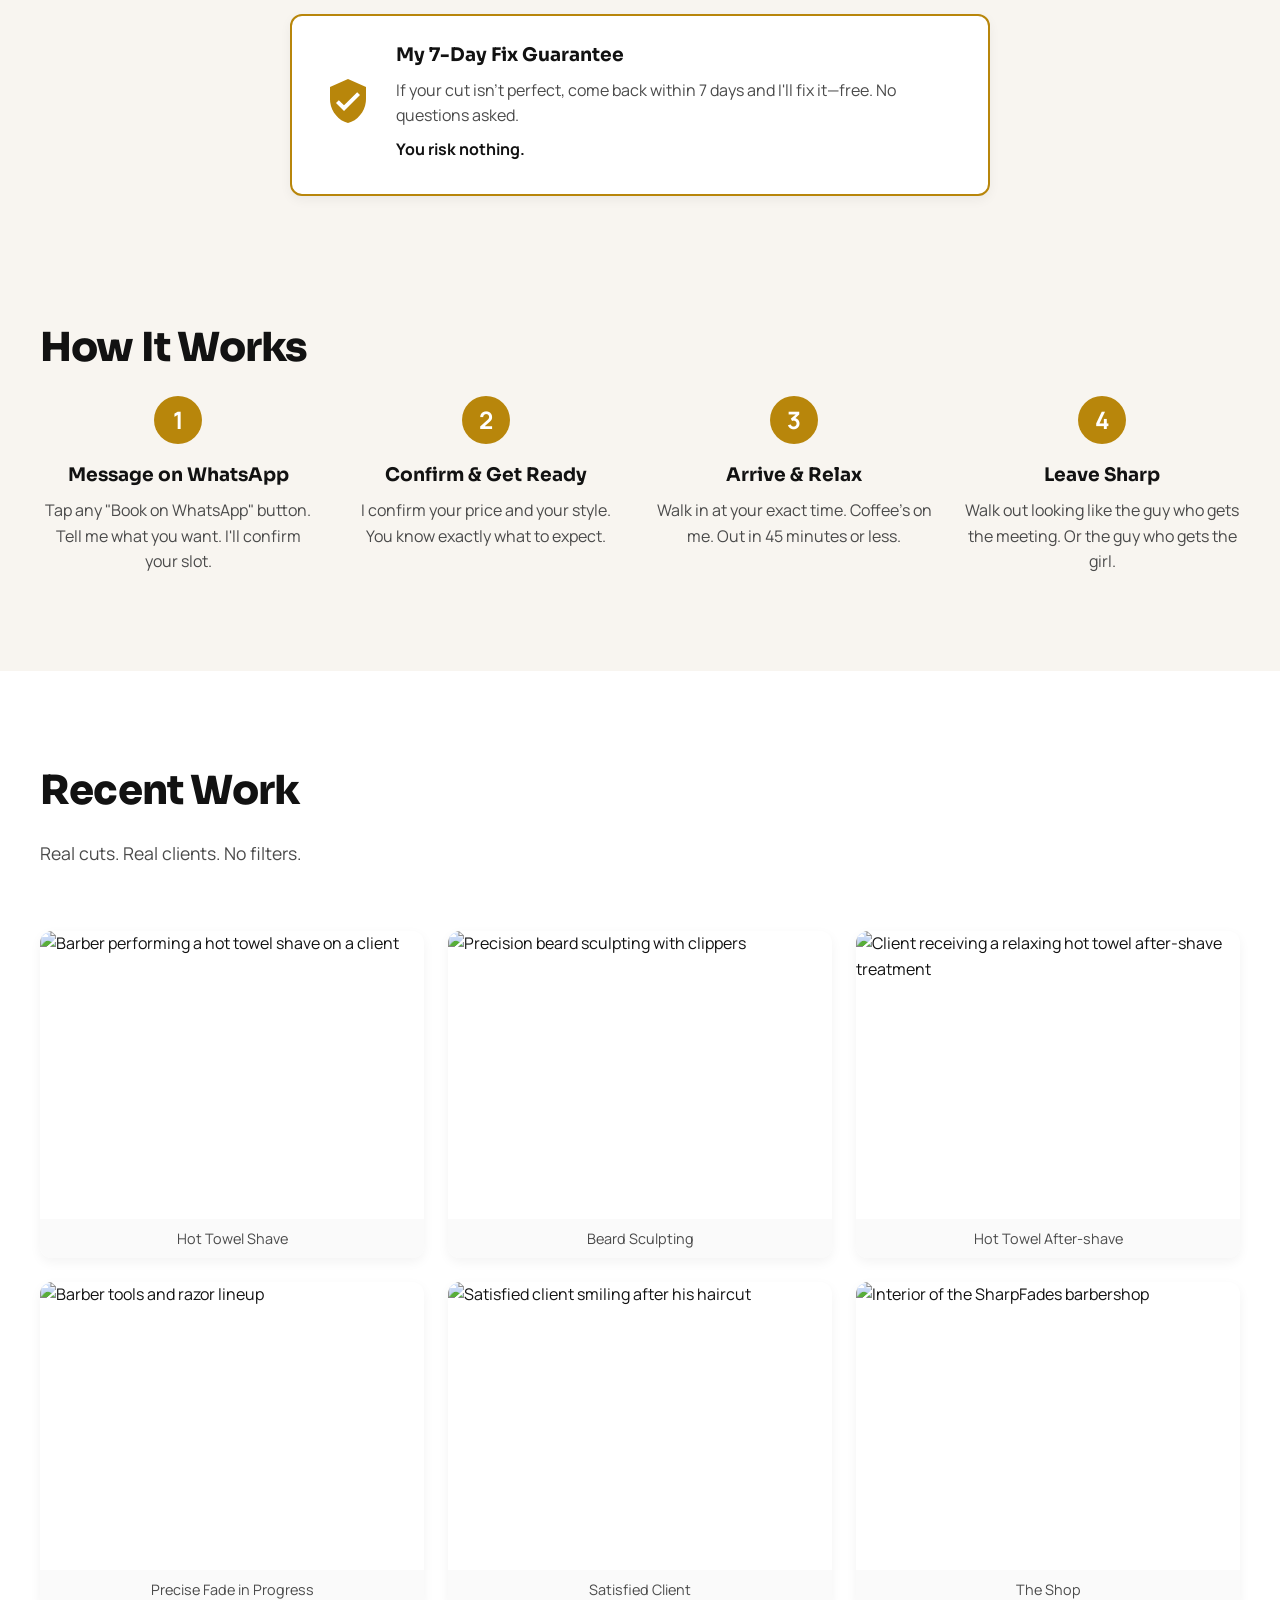
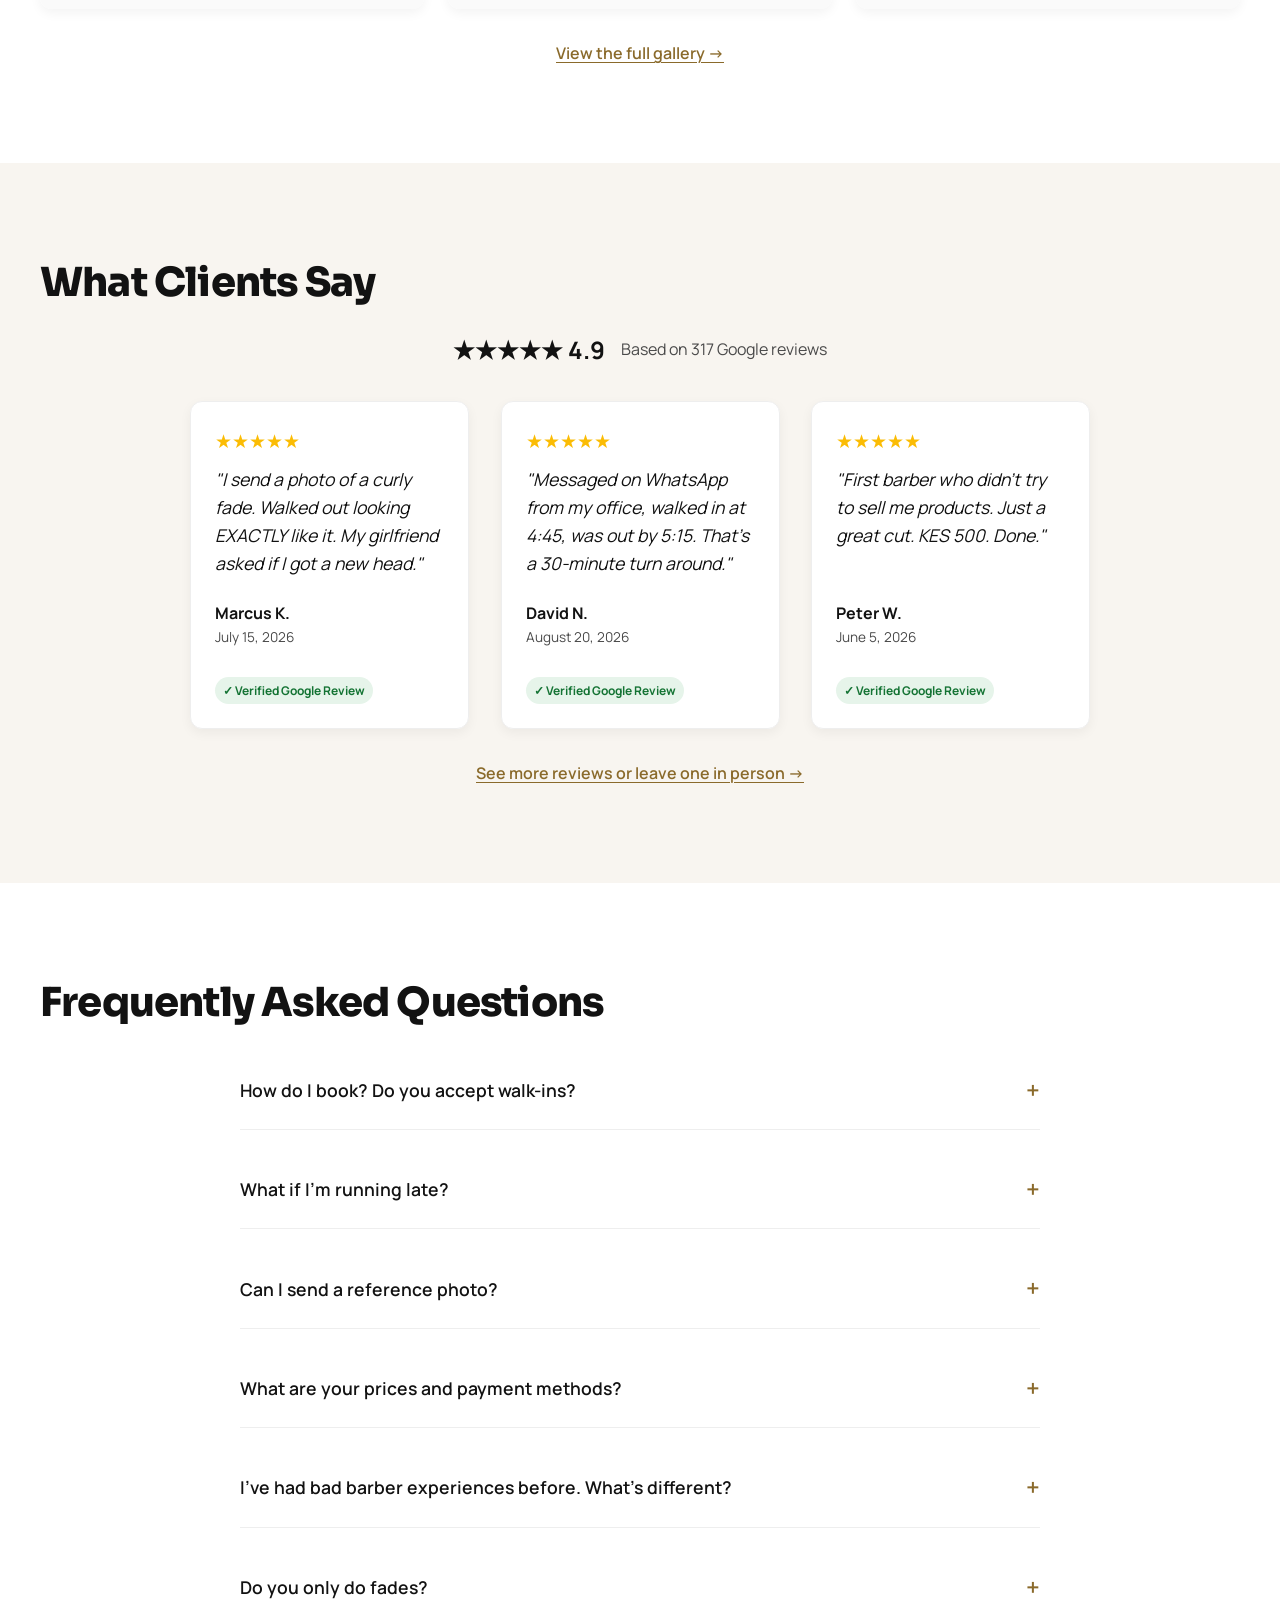
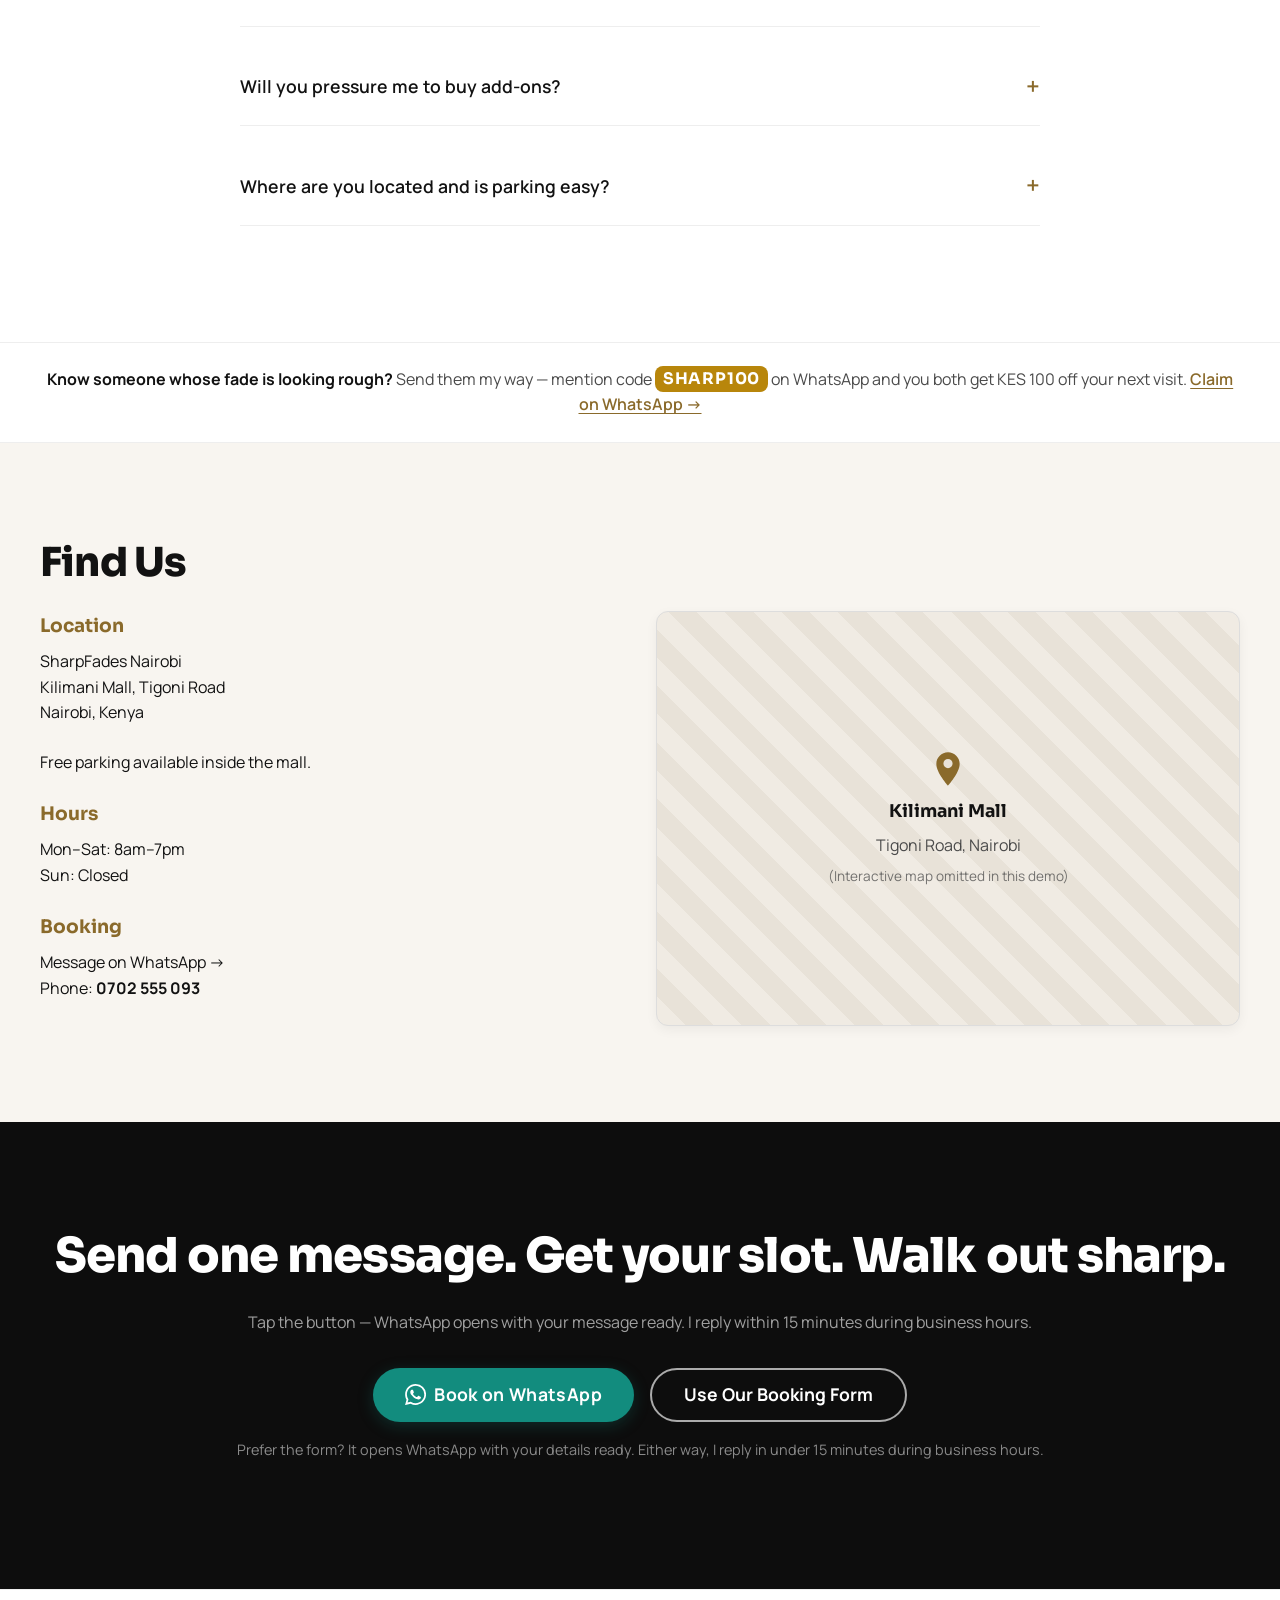
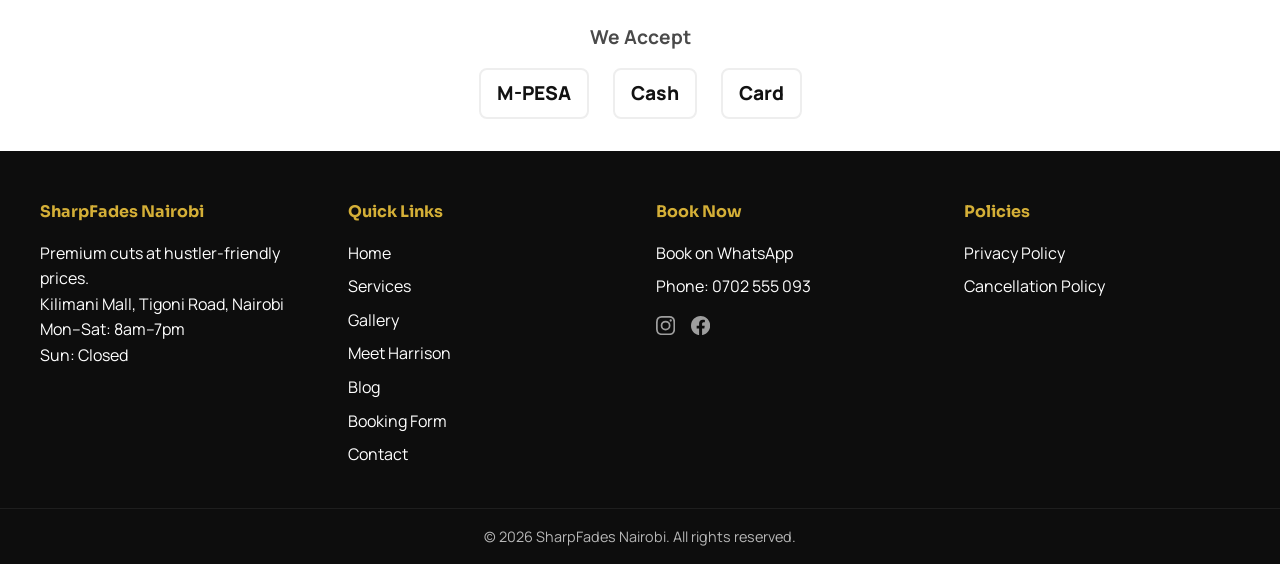
==== commit 3dd58a39: "Add files via upload" ====
--- a/index.html
+++ b/index.html
@@ -4,18 +4,19 @@
     <meta charset="UTF-8">
     <meta name="viewport" content="width=device-width, initial-scale=1.0">
     <title>SharpFades Kinyozi, Nairobi | Premium Cuts from KES 200</title>
-    <meta name="description" content="Get the fade people ask about — from KES 200. Book in 30 seconds on WhatsApp. 7-Day Fix Guarantee on every cut. 4.9★ barber in Kilimani Mall, Nairobi.">
+    <meta name="description" content="Get the fade people ask about — from KES 200. Book on WhatsApp in 30 seconds. 7-Day Fix Guarantee on every cut. 4.9-star barber in Kilimani Mall, Nairobi.">
     <meta name="robots" content="index, follow">
     <meta name="theme-color" content="#0D0D0D">
     <link rel="canonical" href="https://www.sharpsfades.co.ke/">
 
     <link rel="icon" href="data:image/svg+xml,%3Csvg xmlns='http://www.w3.org/2000/svg' viewBox='0 0 32 32'%3E%3Crect width='32' height='32' rx='7' fill='%230D0D0D'/%3E%3Cg fill='none' stroke='%23B8860B' stroke-width='2' stroke-linecap='round'%3E%3Cpath d='M7 16h18'/%3E%3Cpath d='M7 16l6-6'/%3E%3Cpath d='M7 16l6 6'/%3E%3C/g%3E%3Ccircle cx='7' cy='16' r='2' fill='%23B8860B'/%3E%3Ccircle cx='25' cy='16' r='2' fill='%23B8860B'/%3E%3C/svg%3E">
+    <link rel="apple-touch-icon" href="data:image/svg+xml,%3Csvg xmlns='http://www.w3.org/2000/svg' viewBox='0 0 32 32'%3E%3Crect width='32' height='32' rx='7' fill='%230D0D0D'/%3E%3Cg fill='none' stroke='%23B8860B' stroke-width='2' stroke-linecap='round'%3E%3Cpath d='M7 16h18'/%3E%3Cpath d='M7 16l6-6'/%3E%3Cpath d='M7 16l6 6'/%3E%3C/g%3E%3Ccircle cx='7' cy='16' r='2' fill='%23B8860B'/%3E%3Ccircle cx='25' cy='16' r='2' fill='%23B8860B'/%3E%3C/svg%3E">
 
     <meta property="og:type" content="website">
     <meta property="og:url" content="https://www.sharpsfades.co.ke/">
     <meta property="og:title" content="SharpFades Nairobi | Premium Cuts from KES 200">
-    <meta property="og:description" content="Nairobi's sharpest fades from KES 200. Book in 30 seconds on WhatsApp. 7-Day Fix Guarantee on every cut.">
-    <meta property="og:image" content="https://i.ibb.co/SDqfRQzn/1788763761615.png">
+    <meta property="og:description" content="Nairobi's sharpest fades from KES 200. Book on WhatsApp. 7-Day Fix Guarantee.">
+    <meta property="og:image" content="https://i.ibb.co/GfTDm7bp/Picsart-26-09-07-11-02-48-453.jpg">
     <meta property="og:image:width" content="1200">
     <meta property="og:image:height" content="630">
     <meta property="og:image:alt" content="SharpFades Nairobi – Premium Cuts">
@@ -23,14 +24,13 @@
     <meta name="twitter:card" content="summary_large_image">
     <meta name="twitter:url" content="https://www.sharpsfades.co.ke/">
     <meta name="twitter:title" content="SharpFades Nairobi | Premium Cuts from KES 200">
-    <meta name="twitter:description" content="Nairobi's sharpest fades from KES 200. Book in 30 seconds on WhatsApp. 7-Day Fix Guarantee on every cut.">
-    <meta name="twitter:image" content="https://i.ibb.co/SDqfRQzn/1788763761615.png">
-    <meta name="twitter:image:alt" content="SharpFades Nairobi – Premium Cuts">
+    <meta name="twitter:description" content="Nairobi's sharpest fades from KES 200. Book on WhatsApp.">
+    <meta name="twitter:image" content="https://i.ibb.co/GfTDm7bp/Picsart-26-09-07-11-02-48-453.jpg">
 
     <link rel="preconnect" href="https://fonts.googleapis.com">
     <link rel="preconnect" href="https://fonts.gstatic.com" crossorigin>
     <link rel="preload" as="style" href="https://fonts.googleapis.com/css2?family=Manrope:wght@400;500;700;800&family=Sora:wght@600;700;800&family=Great+Vibes&display=swap">
-    <link rel="preload" as="image" href="https://i.ibb.co/GfTDm7bp/Picsart-26-09-07-11-02-48-453.jpg" fetchpriority="high">
+    <link rel="preload" as="image" href="https://images.unsplash.com/photo-1585747860715-2ba37e788b70?w=1920&q=80" fetchpriority="high">
     <link rel="stylesheet" href="https://fonts.googleapis.com/css2?family=Manrope:wght@400;500;700;800&family=Sora:wght@600;700;800&family=Great+Vibes&display=swap" media="print" onload="this.media='all'">
     <noscript>
         <link rel="stylesheet" href="https://fonts.googleapis.com/css2?family=Manrope:wght@400;500;700;800&family=Sora:wght@600;700;800&family=Great+Vibes&display=swap">
@@ -53,42 +53,16 @@
         "@context": "https://schema.org",
         "@type": "Barbershop",
         "name": "SharpFades Nairobi",
+        "url": "https://www.sharpsfades.co.ke/",
         "telephone": "+254702555093",
         "priceRange": "KES 200 - KES 1200",
         "image": "https://i.ibb.co/GfTDm7bp/Picsart-26-09-07-11-02-48-453.jpg",
-        "address": {
-            "@type": "PostalAddress",
-            "streetAddress": "Kilimani Mall, Tigoni Road",
-            "addressLocality": "Nairobi",
-            "postalCode": "00100",
-            "addressCountry": "KE"
-        },
+        "address": { "@type": "PostalAddress", "streetAddress": "Kilimani Mall, Tigoni Road", "addressLocality": "Nairobi", "postalCode": "00100", "addressCountry": "KE" },
+        "geo": { "@type": "GeoCoordinates", "latitude": -1.2921, "longitude": 36.7820 },
         "openingHours": "Mo-Sa 08:00-19:00",
         "paymentAccepted": "Cash, M-Pesa, Card",
-        "aggregateRating": {
-            "@type": "AggregateRating",
-            "ratingValue": "4.9",
-            "reviewCount": "317"
-        },
-        "review": [{
-            "@type": "Review",
-            "author": { "@type": "Person", "name": "Marcus K." },
-            "datePublished": "2026-07-15",
-            "reviewBody": "I send a photo of a curly fade. Walked out looking EXACTLY like it. My girlfriend asked if I got a new head.",
-            "reviewRating": { "@type": "Rating", "ratingValue": "5" }
-        }, {
-            "@type": "Review",
-            "author": { "@type": "Person", "name": "David N." },
-            "datePublished": "2026-08-20",
-            "reviewBody": "Booked on WhatsApp from my office, walked in at 4:45, was out by 5:15. That's a 30-minute turn around.",
-            "reviewRating": { "@type": "Rating", "ratingValue": "5" }
-        }, {
-            "@type": "Review",
-            "author": { "@type": "Person", "name": "Peter W." },
-            "datePublished": "2026-06-05",
-            "reviewBody": "First barber who didn't try to sell me products. Just a great cut. KES 500. Done.",
-            "reviewRating": { "@type": "Rating", "ratingValue": "5" }
-        }]
+        "sameAs": ["https://www.instagram.com/sharpsfadesnairobi", "https://www.facebook.com/sharpsfadesnairobi"],
+        "aggregateRating": { "@type": "AggregateRating", "ratingValue": "4.9", "reviewCount": "317" }
     }
     </script>
 </head>
@@ -116,12 +90,14 @@
                     <li><a href="about.html">Meet Harrison</a></li>
                     <li><a href="blog.html">Blog</a></li>
                     <li><a href="#contact">Contact</a></li>
+                    <li><a href="https://wa.me/254702555093?text=Hi%20SharpFades!%20I'd%20like%20to%20book%20an%20appointment.%20What%20times%20do%20you%20have%20available%3F" class="nav-book" data-track-location="nav" data-service="Book" target="_blank" rel="noopener">
+                        <svg class="icon" aria-hidden="true"><use href="#icon-whatsapp"></use></svg>
+                        Book Now
+                    </a></li>
                 </ul>
             </nav>
             <div class="header-actions">
-                <a href="https://wa.me/254702555093?text=Hi%20SharpFades!%20I'd%20like%20to%20book%20an%20appointment.%20Could%20you%20let%20me%20know%20your%20availability%3F"
-                   class="btn btn-whatsapp" target="_blank" rel="noopener"
-                   data-track-location="header" data-service="General" aria-label="Book on WhatsApp">
+                <a href="https://wa.me/254702555093?text=Hi%20SharpFades!%20I'd%20like%20to%20book%20an%20appointment.%20What%20times%20do%20you%20have%20available%3F" class="btn btn-whatsapp" data-track-location="header" data-service="Book" aria-label="Book on WhatsApp" target="_blank" rel="noopener">
                     <svg class="icon" aria-hidden="true" focusable="false"><use href="#icon-whatsapp"></use></svg>
                     <span>Book on WhatsApp</span>
                 </a>
@@ -139,10 +115,11 @@
                 <li><a href="blog.html">Blog</a></li>
                 <li><a href="#contact">Contact</a></li>
             </ul>
-            <a href="https://wa.me/254702555093?text=Hi%20SharpFades!%20I'd%20like%20to%20book%20an%20appointment.%20Could%20you%20let%20me%20know%20your%20availability%3F"
-               class="btn btn-whatsapp btn-block" target="_blank" rel="noopener"
-               data-track-location="mobile-menu" data-service="General">Book on WhatsApp</a>
-            <a href="tel:+254702555093" class="btn btn-outline btn-block" data-track-location="mobile-menu">Call: 0702 555 093</a>
+            <a href="https://wa.me/254702555093?text=Hi%20SharpFades!%20I'd%20like%20to%20book%20an%20appointment.%20What%20times%20do%20you%20have%20available%3F" class="btn btn-whatsapp btn-block" data-track-location="mobile-menu" data-service="Book" target="_blank" rel="noopener">
+                <svg class="icon" aria-hidden="true"><use href="#icon-whatsapp"></use></svg>
+                Book on WhatsApp
+            </a>
+            <a href="#contact" class="btn btn-outline btn-block" data-track-location="mobile-menu" data-cta-type="contact">Contact &amp; Directions</a>
         </nav>
     </header>
 
@@ -152,25 +129,29 @@
                 <div class="hero-content">
                     <h1>
                         <span class="hero-title-main">The Fade They'll Ask About.</span>
-                        <span class="hero-title-sub">Send a photo. Get exactly that—or we'll fix it free within 7 days.</span>
+                        <span class="hero-title-sub">Send a photo. Get exactly that—or I'll fix it free within 7 days.</span>
                     </h1>
                     <p class="hero-cursive">walk-ins welcome</p>
-                    <p class="hero-sub">From KES 200. Booked in 30 seconds on WhatsApp. No apps. No accounts. No gambling with your hair.</p>
+                    <p class="hero-sub">From KES 200. Booked on WhatsApp in 30 seconds. No apps. No accounts. No gambling with your hair.</p>
                     <div class="hero-actions">
-                        <a href="https://wa.me/254702555093?text=Hi%20SharpFades!%20I'd%20like%20to%20book%20an%20appointment.%20Could%20you%20let%20me%20know%20your%20availability%3F"
-                           class="btn btn-whatsapp btn-lg" target="_blank" rel="noopener"
-                           data-track-location="hero" data-service="General">
-                            <svg class="icon" aria-hidden="true" focusable="false"><use href="#icon-whatsapp"></use></svg>
+                        <a href="https://wa.me/254702555093?text=Hi%20SharpFades!%20I'd%20like%20to%20book%20an%20appointment.%20What%20times%20do%20you%20have%20available%3F" class="btn btn-whatsapp btn-lg" data-track-location="hero" data-service="Book" target="_blank" rel="noopener">
+                            <svg class="icon" aria-hidden="true"><use href="#icon-whatsapp"></use></svg>
                             <span>Book on WhatsApp</span>
                         </a>
-                        <a href="book.html" class="btn btn-outline btn-lg" data-track-location="hero">
-                            <span>Use Our Booking Form</span>
+                        <a href="services.html" class="btn btn-outline btn-lg" data-track-location="hero" data-service="Services">
+                            <span>See Services &amp; Prices</span>
                         </a>
                     </div>
-                    <p class="hero-note">We reply in <strong>under 15 minutes</strong> during business hours · M‑Pesa, cash &amp; card accepted</p>
+                    <p class="hero-note">I reply in <strong>under 15 minutes</strong> during business hours · M‑Pesa, cash &amp; card accepted</p>
+
+                    <div class="hero-trust" aria-label="Trust signals">
+                        <span><span class="stars" aria-hidden="true">★★★★★</span> 4.9 (317 reviews)</span>
+                        <span>500+ clients</span>
+                        <span>Kilimani Mall</span>
+                    </div>
                 </div>
                 <div class="hero-image">
-                    <img src="https://i.ibb.co/GfTDm7bp/Picsart-26-09-07-11-02-48-453.jpg" alt="Barber tools and equipment used at SharpFades Nairobi" width="600" height="750" fetchpriority="high" loading="eager" decoding="async">
+                    <img src="https://i.ibb.co/GfTDm7bp/Picsart-26-09-07-11-02-48-453.jpg" alt="Barber tools and equipment used at SharpFades Nairobi" width="600" height="750" loading="eager" decoding="async">
                 </div>
             </div>
         </section>
@@ -181,7 +162,7 @@
                     <li><strong>4.9/5</strong> <span>317 Google Reviews</span></li>
                     <li><strong>Kilimani</strong> <span>Nairobi</span></li>
                     <li><strong>Mon–Sat</strong> <span>8am–7pm</span></li>
-                    <li><strong>WhatsApp</strong> <span>Booking Available</span></li>
+                    <li><strong>15 min</strong> <span>Reply Time</span></li>
                 </ul>
             </div>
         </section>
@@ -192,7 +173,7 @@
                     <div class="trust-badge"><svg class="icon" aria-hidden="true"><use href="#icon-verified"></use></svg><span>Verified Google Business</span></div>
                     <div class="trust-badge"><svg class="icon" aria-hidden="true"><use href="#icon-mpesa"></use></svg><span>M-Pesa Accepted</span></div>
                     <div class="trust-badge"><svg class="icon" aria-hidden="true"><use href="#icon-guarantee"></use></svg><span>7-Day Fix Guarantee</span></div>
-                    <div class="trust-badge"><svg class="icon" aria-hidden="true"><use href="#icon-knife"></use></svg><span>500+ Cuts Completed</span></div>
+                    <div class="trust-badge"><svg class="icon" aria-hidden="true"><use href="#icon-whatsapp"></use></svg><span>Book on WhatsApp</span></div>
                 </div>
             </div>
         </section>
@@ -203,13 +184,13 @@
                 <div class="props-grid">
                     <article class="prop-card">
                         <svg class="prop-icon" aria-hidden="true" focusable="false"><use href="#icon-scissors"></use></svg>
-                        <h3>You're busy. We get it.</h3>
-                        <p>Book your slot, walk in, walk out. 45 minutes or less—or we don't charge you.</p>
+                        <h3>You're busy. I get it.</h3>
+                        <p>Book on WhatsApp, walk in, walk out. 45 minutes or less—or I don't charge you.</p>
                     </article>
                     <article class="prop-card">
                         <svg class="prop-icon" aria-hidden="true" focusable="false"><use href="#icon-clock"></use></svg>
                         <h3>Send a photo. Get exactly that.</h3>
-                        <p>We'll match your reference photo. If you're not happy, we redo it free for 7 days. Zero risk.</p>
+                        <p>I'll match your reference photo. If you're not happy, I redo it free for 7 days. Zero risk.</p>
                     </article>
                     <article class="prop-card">
                         <svg class="prop-icon" aria-hidden="true" focusable="false"><use href="#icon-gem"></use></svg>
@@ -229,7 +210,7 @@
                     <div class="meet-barber-content">
                         <h2 class="section-title">Meet Your Barber</h2>
                         <p class="meet-barber-lead">Hi, I'm <strong>Harrison Cheruiyot</strong> — the man behind the chair.</p>
-                        <p>12 years. 500+ clients. I've cut every hair type—and I know exactly what works. Send me a photo. I'll tell you if it's doable. If it's not, I'll say so.</p>
+                        <p>12 years. 500+ clients. I've cut every hair type—and I know exactly what works. Send me a photo on WhatsApp. I'll tell you if it's doable. If it's not, I'll say so.</p>
                         <ul class="barber-credentials">
                             <li>✔ <strong>12+ years</strong> of professional barbering experience</li>
                             <li>✔ Certified in <strong>advanced fade techniques</strong> (skin, taper, low, high)</li>
@@ -238,13 +219,11 @@
                         </ul>
                         <p class="barber-quote">"Your haircut is the first thing people notice. Let's make sure it says the right thing about you."</p>
                         <div class="cta-buttons">
-                            <a href="https://wa.me/254702555093?text=Hi%20Harrison!%20I'd%20like%20to%20book%20an%20appointment%20with%20you.%20Could%20you%20let%20me%20know%20your%20availability%3F"
-                               class="btn btn-whatsapp" target="_blank" rel="noopener"
-                               data-track-location="meet-harrison" data-service="General">
+                            <a href="https://wa.me/254702555093?text=Hi%20Harrison!%20I'd%20like%20to%20book%20an%20appointment%20with%20you.%20What%20times%20do%20you%20have%20available%3F" class="btn btn-whatsapp" data-track-location="meet-harrison" data-service="Book" target="_blank" rel="noopener">
                                 <svg class="icon" aria-hidden="true" focusable="false"><use href="#icon-whatsapp"></use></svg>
-                                <span>Book with Harrison</span>
+                                <span>Message Harrison on WhatsApp</span>
                             </a>
-                            <a href="about.html" class="btn btn-outline" data-track-location="meet-harrison">Read His Full Story</a>
+                            <a href="about.html" class="btn btn-outline" data-track-location="meet-harrison" data-service="About">Read His Full Story</a>
                         </div>
                     </div>
                 </div>
@@ -254,31 +233,34 @@
         <section class="menu-section" id="menu" tabindex="-1">
             <div class="container">
                 <h2 class="section-title">Popular Services</h2>
-                <p class="section-sub">A quick look at our bestsellers. See the full menu and packages on our <a href="services.html" class="text-link">Services page</a>. Not sure what you want? Send us a photo and we'll recommend a style—free consultation.</p>
+                <p class="section-sub">A quick look at bestsellers. See the full menu and packages on the <a href="services.html" class="text-link">Services page</a>. Not sure what you want? Send a photo on WhatsApp and I'll recommend a style—free consultation.</p>
                 <div class="service-cards">
                     <div class="service-card">
                         <h4>Premium Fade</h4>
                         <p class="price">KES 500</p>
-                        <p>Our signature fade – skin, taper, low, or high.</p>
-                        <a href="https://wa.me/254702555093?text=Hi%20SharpFades!%20I'd%20like%20to%20book%20a%20Premium%20Fade%20(KES%20500).%20What%20times%20do%20you%20have%20available%3F"
-                           class="btn btn-whatsapp btn-sm" target="_blank" rel="noopener"
-                           data-track-location="service-card" data-service="Premium Fade">WhatsApp to book</a>
+                        <p>Signature fade – skin, taper, low, or high.</p>
+                        <a href="https://wa.me/254702555093?text=Hi%20SharpFades!%20I'd%20like%20to%20book%20a%20Premium%20Fade%20(KES%20500).%20What%20times%20do%20you%20have%20available%3F" class="btn btn-whatsapp btn-sm" data-track-location="service-card" data-service="Premium Fade" target="_blank" rel="noopener">
+                            <svg class="icon" aria-hidden="true"><use href="#icon-whatsapp"></use></svg>
+                            Book on WhatsApp
+                        </a>
                     </div>
                     <div class="service-card">
                         <h4>Beard Sculpt &amp; Line-up</h4>
                         <p class="price">KES 300</p>
                         <p>Precision beard sculpting with sharp line-ups.</p>
-                        <a href="https://wa.me/254702555093?text=Hi%20SharpFades!%20I'd%20like%20to%20book%20a%20Beard%20Sculpt%20%26%20Line-up%20(KES%20300).%20What%20times%20do%20you%20have%20available%3F"
-                           class="btn btn-whatsapp btn-sm" target="_blank" rel="noopener"
-                           data-track-location="service-card" data-service="Beard Sculpt and Line-up">WhatsApp to book</a>
+                        <a href="https://wa.me/254702555093?text=Hi%20SharpFades!%20I'd%20like%20to%20book%20a%20Beard%20Sculpt%20%26%20Line-up%20(KES%20300).%20What%20times%20do%20you%20have%20available%3F" class="btn btn-whatsapp btn-sm" data-track-location="service-card" data-service="Beard Sculpt and Line-up" target="_blank" rel="noopener">
+                            <svg class="icon" aria-hidden="true"><use href="#icon-whatsapp"></use></svg>
+                            Book on WhatsApp
+                        </a>
                     </div>
                     <div class="service-card">
                         <h4>The Hustler Package</h4>
                         <p class="price">KES 700</p>
                         <p>Fade + beard + facial – the total look.</p>
-                        <a href="https://wa.me/254702555093?text=Hi%20SharpFades!%20I'd%20like%20to%20book%20the%20Hustler%20Package%20(KES%20700).%20What%20times%20do%20you%20have%20available%3F"
-                           class="btn btn-whatsapp btn-sm" target="_blank" rel="noopener"
-                           data-track-location="service-card" data-service="The Hustler Package">WhatsApp to book</a>
+                        <a href="https://wa.me/254702555093?text=Hi%20SharpFades!%20I'd%20like%20to%20book%20the%20Hustler%20Package%20(KES%20700).%20What%20times%20do%20you%20have%20available%3F" class="btn btn-whatsapp btn-sm" data-track-location="service-card" data-service="The Hustler Package" target="_blank" rel="noopener">
+                            <svg class="icon" aria-hidden="true"><use href="#icon-whatsapp"></use></svg>
+                            Book on WhatsApp
+                        </a>
                     </div>
                 </div>
                 <p class="menu-note"><a href="services.html" class="text-link">View full menu and packages →</a></p>
@@ -290,8 +272,8 @@
                 <div class="guarantee-box">
                     <div class="guarantee-icon"><svg class="icon" aria-hidden="true"><use href="#icon-guarantee"></use></svg></div>
                     <div class="guarantee-content">
-                        <h3>Our 7-Day Fix Guarantee</h3>
-                        <p>If your cut isn't perfect, come back within 7 days and we'll fix it—free. No questions asked.</p>
+                        <h3>My 7-Day Fix Guarantee</h3>
+                        <p>If your cut isn't perfect, come back within 7 days and I'll fix it—free. No questions asked.</p>
                         <p><strong>You risk nothing.</strong></p>
                     </div>
                 </div>
@@ -302,9 +284,9 @@
             <div class="container">
                 <h2 class="section-title">How It Works</h2>
                 <ol class="process-steps">
-                    <li><span class="step-number">1</span><h3>Book or Walk In</h3><p>Book via WhatsApp for a guaranteed slot, or just walk in – we'll fit you in as soon as we can.</p></li>
-                    <li><span class="step-number">2</span><h3>Confirm &amp; Get Ready</h3><p>We confirm your price and your style. You know exactly what to expect.</p></li>
-                    <li><span class="step-number">3</span><h3>Arrive &amp; Relax</h3><p>Walk in at your exact time. Coffee's on us. Out in 45 minutes or less.</p></li>
+                    <li><span class="step-number">1</span><h3>Message on WhatsApp</h3><p>Tap any "Book on WhatsApp" button. Tell me what you want. I'll confirm your slot.</p></li>
+                    <li><span class="step-number">2</span><h3>Confirm &amp; Get Ready</h3><p>I confirm your price and your style. You know exactly what to expect.</p></li>
+                    <li><span class="step-number">3</span><h3>Arrive &amp; Relax</h3><p>Walk in at your exact time. Coffee's on me. Out in 45 minutes or less.</p></li>
                     <li><span class="step-number">4</span><h3>Leave Sharp</h3><p>Walk out looking like the guy who gets the meeting. Or the guy who gets the girl.</p></li>
                 </ol>
             </div>
@@ -315,17 +297,15 @@
                 <h2 class="section-title">Recent Work</h2>
                 <p class="section-sub">Real cuts. Real clients. No filters.</p>
                 <div class="gallery-grid">
-                    <figure><img src="https://i.ibb.co/VY9WMvjd/Picsart-26-09-07-10-07-51-801.png" alt="Barber performing a hot towel shave on a client" width="400" height="300" loading="lazy" decoding="async"><figcaption>Hot Towel Shave</figcaption></figure>
-                    <figure><img src="https://i.ibb.co/cKZ2jdm0/Picsart-26-09-07-10-04-09-270.png" alt="Precision beard sculpting with clippers" width="400" height="300" loading="lazy" decoding="async"><figcaption>Beard Sculpting</figcaption></figure>
-                    <figure><img src="https://i.ibb.co/M5BMCQJJ/Picsart-26-09-07-10-01-59-289.png" alt="Client receiving a relaxing hot towel after-shave treatment" width="400" height="300" loading="lazy" decoding="async"><figcaption>Hot Towel After-shave Treatment</figcaption></figure>
-                    <figure><img src="https://i.ibb.co/Tx39Nw82/Picsart-26-09-07-10-00-22-732.png" alt="Barber tools and razor lineup" width="400" height="300" loading="lazy" decoding="async"><figcaption>Precise Fade in Progress</figcaption></figure>
-                    <figure><img src="https://i.ibb.co/G4ZgbCj6/Picsart-26-09-07-09-55-59-494.png" alt="Satisfied client smiling after his haircut" width="400" height="300" loading="lazy" decoding="async"><figcaption>Satisfied Client</figcaption></figure>
-                    <figure><img src="https://i.ibb.co/Fqq1Bxm3/1788721265705.png" alt="Interior of the SharpFades barbershop" width="400" height="300" loading="lazy" decoding="async"><figcaption>The Shop</figcaption></figure>
+                    <figure><a href="gallery.html"><img src="https://i.ibb.co/VY9WMvjd/Picsart-26-09-07-10-07-51-801.png" alt="Barber performing a hot towel shave on a client" width="400" height="300" loading="lazy" decoding="async"></a><figcaption>Hot Towel Shave</figcaption></figure>
+                    <figure><a href="gallery.html"><img src="https://i.ibb.co/cKZ2jdm0/Picsart-26-09-07-10-04-09-270.png" alt="Precision beard sculpting with clippers" width="400" height="300" loading="lazy" decoding="async"></a><figcaption>Beard Sculpting</figcaption></figure>
+                    <figure><a href="gallery.html"><img src="https://i.ibb.co/M5BMCQJJ/Picsart-26-09-07-10-01-59-289.png" alt="Client receiving a relaxing hot towel after-shave treatment" width="400" height="300" loading="lazy" decoding="async"></a><figcaption>Hot Towel After-shave</figcaption></figure>
+                    <figure><a href="gallery.html"><img src="https://i.ibb.co/Tx39Nw82/Picsart-26-09-07-10-00-22-732.png" alt="Barber tools and razor lineup" width="400" height="300" loading="lazy" decoding="async"></a><figcaption>Precise Fade in Progress</figcaption></figure>
+                    <figure><a href="gallery.html"><img src="https://i.ibb.co/G4ZgbCj6/Picsart-26-09-07-09-55-59-494.png" alt="Satisfied client smiling after his haircut" width="400" height="300" loading="lazy" decoding="async"></a><figcaption>Satisfied Client</figcaption></figure>
+                    <figure><a href="gallery.html"><img src="https://i.ibb.co/Fqq1Bxm3/1788721265705.png" alt="Interior of the SharpFades barbershop" width="400" height="300" loading="lazy" decoding="async"></a><figcaption>The Shop</figcaption></figure>
                 </div>
                 <p class="gallery-cta">
                     <a href="gallery.html" class="text-link">View the full gallery →</a>
-                    <span aria-hidden="true"> · </span>
-                    <a href="https://instagram.com/sharpsfadesnairobi" target="_blank" rel="noopener" class="text-link">Follow on Instagram →</a>
                 </p>
             </div>
         </section>
@@ -342,26 +322,17 @@
                         <blockquote class="testimonial-card google-review">
                             <div class="review-stars" aria-label="5 out of 5 stars">★★★★★</div>
                             <p>"I send a photo of a curly fade. Walked out looking EXACTLY like it. My girlfriend asked if I got a new head."</p>
-                            <footer>
-                                <div class="reviewer-info"><strong>Marcus K.</strong><span>July 15, 2026</span></div>
-                                <span class="verified-badge">✓ Verified Google Review</span>
-                            </footer>
+                            <footer><div class="reviewer-info"><strong>Marcus K.</strong><span>July 15, 2026</span></div><span class="verified-badge">✓ Verified Google Review</span></footer>
                         </blockquote>
                         <blockquote class="testimonial-card google-review">
                             <div class="review-stars" aria-label="5 out of 5 stars">★★★★★</div>
-                            <p>"Booked on WhatsApp from my office, walked in at 4:45, was out by 5:15. That's a 30-minute turn around."</p>
-                            <footer>
-                                <div class="reviewer-info"><strong>David N.</strong><span>August 20, 2026</span></div>
-                                <span class="verified-badge">✓ Verified Google Review</span>
-                            </footer>
+                            <p>"Messaged on WhatsApp from my office, walked in at 4:45, was out by 5:15. That's a 30-minute turn around."</p>
+                            <footer><div class="reviewer-info"><strong>David N.</strong><span>August 20, 2026</span></div><span class="verified-badge">✓ Verified Google Review</span></footer>
                         </blockquote>
                         <blockquote class="testimonial-card google-review">
                             <div class="review-stars" aria-label="5 out of 5 stars">★★★★★</div>
                             <p>"First barber who didn't try to sell me products. Just a great cut. KES 500. Done."</p>
-                            <footer>
-                                <div class="reviewer-info"><strong>Peter W.</strong><span>June 5, 2026</span></div>
-                                <span class="verified-badge">✓ Verified Google Review</span>
-                            </footer>
+                            <footer><div class="reviewer-info"><strong>Peter W.</strong><span>June 5, 2026</span></div><span class="verified-badge">✓ Verified Google Review</span></footer>
                         </blockquote>
                     </div>
                     <div class="google-cta">
@@ -375,14 +346,14 @@
             <div class="container">
                 <h2 class="section-title">Frequently Asked Questions</h2>
                 <div class="faq-list">
-                    <details><summary>How do I book? Do you accept walk-ins?</summary><div class="faq-answer"><p>Yes, walk-ins are always welcome! However, booking via WhatsApp or phone guarantees your spot and zero waiting. We recommend booking to secure your preferred time.</p></div></details>
-                    <details><summary>What if I'm running late?</summary><div class="faq-answer"><p>Please WhatsApp us immediately. We hold your slot for 10 minutes past your booked time. After that, we may need to reschedule to be fair to the next client.</p></div></details>
-                    <details><summary>Can I send a reference photo?</summary><div class="faq-answer"><p>Absolutely! Send it on WhatsApp before your appointment, and we'll discuss how to achieve the look.</p></div></details>
-                    <details><summary>What are your prices and payment methods?</summary><div class="faq-answer"><p>Prices start at KES 200 for a basic cut. We'll confirm the final price before we start. We accept M-Pesa, Cash, and Card.</p></div></details>
-                    <details><summary>I've had bad barber experiences before. What's different?</summary><div class="faq-answer"><p>Send us a photo of what you want. We'll tell you if it's doable. If it's not, we'll say so. If you're still not happy, come back in 7 days and we'll fix it free. You risk nothing.</p></div></details>
-                    <details><summary>Do you only do fades?</summary><div class="faq-answer"><p>No. Cuts, beards, facials, dreads, colors. If it grows, we handle it.</p></div></details>
-                    <details><summary>Will you pressure me to buy add-ons?</summary><div class="faq-answer"><p>We never upsell. Our bestsellers are packages, but you choose. No pressure, ever.</p></div></details>
-                    <details><summary>Where are you located and is parking easy?</summary><div class="faq-answer"><p>We're in Kilimani Mall, Tigoni Road, Nairobi. Free parking available inside the mall. See the <a href="#contact">Contact section</a> for directions.</p></div></details>
+                    <details><summary>How do I book? Do you accept walk-ins?</summary><div class="faq-answer"><p>Tap any "Book on WhatsApp" button. I confirm within 15 minutes during business hours. Walk-ins are welcome too — booking guarantees zero waiting.</p></div></details>
+                    <details><summary>What if I'm running late?</summary><div class="faq-answer"><p>Message me on WhatsApp immediately. I hold your slot for 10 minutes past your booked time. After that, I may need to reschedule to be fair to the next client.</p></div></details>
+                    <details><summary>Can I send a reference photo?</summary><div class="faq-answer"><p>Absolutely. Send it on WhatsApp before your appointment and we'll discuss how to achieve the look.</p></div></details>
+                    <details><summary>What are your prices and payment methods?</summary><div class="faq-answer"><p>Prices start at KES 200 for a basic cut. I'll confirm the final price before we start. I accept M-Pesa, Cash, and Card.</p></div></details>
+                    <details><summary>I've had bad barber experiences before. What's different?</summary><div class="faq-answer"><p>Send me a photo of what you want. I'll tell you if it's doable. If it's not, I'll say so. If you're still not happy, come back in 7 days and I'll fix it free. You risk nothing.</p></div></details>
+                    <details><summary>Do you only do fades?</summary><div class="faq-answer"><p>No. Cuts, beards, facials, dreads, colors. If it grows, I handle it.</p></div></details>
+                    <details><summary>Will you pressure me to buy add-ons?</summary><div class="faq-answer"><p>Never. Bestsellers are packages, but you choose. No pressure, ever.</p></div></details>
+                    <details><summary>Where are you located and is parking easy?</summary><div class="faq-answer"><p>Kilimani Mall, Tigoni Road, Nairobi. Free parking available inside the mall. See the <a href="#contact">Contact section</a> for directions.</p></div></details>
                 </div>
             </div>
         </section>
@@ -390,11 +361,9 @@
         <section class="referral-strip" aria-label="Referral programme">
             <div class="container">
                 <p>
-                    <strong>Know someone who needs a sharp cut?</strong>
-                    Refer a friend and you both get KES 100 off your next visit.
-                    <a href="https://wa.me/254702555093?text=Hi%20SharpFades!%20I'd%20like%20to%20refer%20a%20friend%20for%20the%20KES%20100%20discount."
-                       class="text-link" target="_blank" rel="noopener"
-                       data-track-location="referral-strip" data-service="Referral">Claim your referral →</a>
+                    <strong>Know someone whose fade is looking rough?</strong>
+                    Send them my way — mention code <code>SHARP100</code> on WhatsApp and you both get KES 100 off your next visit.
+                    <a href="https://wa.me/254702555093?text=Hi%20SharpFades!%20I'd%20like%20to%20claim%20the%20SHARP100%20referral%20discount.%20My%20friend%20referred%20me." class="text-link" data-track-location="referral-strip" data-service="Referral" target="_blank" rel="noopener">Claim on WhatsApp →</a>
                 </p>
             </div>
         </section>
@@ -411,12 +380,15 @@
                         <p>Mon–Sat: 8am–7pm<br>Sun: Closed</p>
                         <h3>Booking</h3>
                         <p>
-                            <a href="tel:+254702555093" data-track-location="contact">0702 555 093</a><br>
-                            <a href="https://wa.me/254702555093" target="_blank" rel="noopener" data-track-location="contact">WhatsApp Us</a>
+                            <a href="https://wa.me/254702555093?text=Hi%20SharpFades!%20I'd%20like%20to%20book%20an%20appointment.%20What%20times%20do%20you%20have%20available%3F" data-track-location="contact" data-service="Book" target="_blank" rel="noopener">Message on WhatsApp →</a><br>
+                            Phone: <strong>0702 555 093</strong>
                         </p>
                     </div>
-                    <div class="contact-map">
-                        <iframe src="https://maps.google.com/maps?q=Kilimani%20Mall%2C%20Tigoni%20Rd%2C%20Nairobi%2C%20Kenya&t=m&z=16&output=embed" width="100%" height="300" style="border:0;" allowfullscreen="" loading="lazy" referrerpolicy="no-referrer-when-downgrade" title="Map to SharpFades Nairobi at Kilimani Mall"></iframe>
+                    <div class="contact-map contact-map--placeholder" role="img" aria-label="Map placeholder: Kilimani Mall, Tigoni Road, Nairobi">
+                        <svg class="map-pin" viewBox="0 0 24 24" aria-hidden="true"><path fill="currentColor" d="M12 2C8.13 2 5 5.13 5 9c0 5.25 7 13 7 13s7-7.75 7-13c0-3.87-3.13-7-7-7zm0 9.5A2.5 2.5 0 1 1 12 6a2.5 2.5 0 0 1 0 5.5z"/></svg>
+                        <strong>Kilimani Mall</strong>
+                        <span>Tigoni Road, Nairobi</span>
+                        <span style="font-size:0.85rem;opacity:0.75">(Interactive map omitted in this demo)</span>
                     </div>
                 </div>
             </div>
@@ -425,17 +397,15 @@
         <section class="final-cta" id="book" tabindex="-1">
             <div class="container">
                 <h2>Send one message. Get your slot. Walk out sharp.</h2>
-                <p>Today's slots are booking fast. Send a message now, and we'll hold your seat for 30 minutes. Or just walk in.</p>
+                <p>Tap the button — WhatsApp opens with your message ready. I reply within 15 minutes during business hours.</p>
                 <div class="cta-buttons">
-                    <a href="https://wa.me/254702555093?text=Hi%20SharpFades!%20I'd%20like%20to%20book%20an%20appointment.%20Could%20you%20let%20me%20know%20your%20availability%3F"
-                       class="btn btn-whatsapp btn-lg" target="_blank" rel="noopener"
-                       data-track-location="final-cta" data-service="General">
+                    <a href="https://wa.me/254702555093?text=Hi%20SharpFades!%20I'd%20like%20to%20book%20an%20appointment.%20What%20times%20do%20you%20have%20available%3F" class="btn btn-whatsapp btn-lg" data-track-location="final-cta" data-service="Book" target="_blank" rel="noopener">
                         <svg class="icon" aria-hidden="true"><use href="#icon-whatsapp"></use></svg>
                         <span>Book on WhatsApp</span>
                     </a>
-                    <a href="book.html" class="btn btn-outline btn-lg" data-track-location="final-cta">Use Our Booking Form</a>
-                </div>
-                <p class="microcopy">We reply in under 15 minutes during business hours. If we don't — your next cut is 20% off. That's a promise. Prefer to call? <a href="tel:+254702555093" class="text-link-inline" data-track-location="final-cta">0702 555 093</a></p>
+                    <a href="book.html" class="btn btn-outline btn-lg" data-track-location="final-cta" data-service="Book">Use Our Booking Form</a>
+                </div>
+                <p class="microcopy">Prefer the form? It opens WhatsApp with your details ready. Either way, I reply in under 15 minutes during business hours.</p>
             </div>
         </section>
     </main>
@@ -466,18 +436,19 @@
                     <li><a href="gallery.html">Gallery</a></li>
                     <li><a href="about.html">Meet Harrison</a></li>
                     <li><a href="blog.html">Blog</a></li>
+                    <li><a href="book.html" data-track-location="footer" data-service="Book">Booking Form</a></li>
                     <li><a href="#contact">Contact</a></li>
                 </ul>
             </div>
             <div class="footer-col">
                 <h4>Book Now</h4>
                 <ul>
-                    <li><a href="https://wa.me/254702555093?text=Hi%20SharpFades!%20I'd%20like%20to%20book%20an%20appointment." target="_blank" rel="noopener" data-track-location="footer">WhatsApp: 0702 555 093</a></li>
-                    <li><a href="tel:+254702555093" data-track-location="footer">Call: 0702 555 093</a></li>
+                    <li><a href="https://wa.me/254702555093?text=Hi%20SharpFades!%20I'd%20like%20to%20book%20an%20appointment." target="_blank" rel="noopener" data-track-location="footer" data-service="Book">Book on WhatsApp</a></li>
+                    <li><a href="#contact" data-track-location="footer">Phone: 0702 555 093</a></li>
                 </ul>
                 <div class="social-links">
-                    <a href="https://instagram.com/sharpsfadesnairobi" target="_blank" rel="noopener" aria-label="Instagram"><svg class="icon" aria-hidden="true"><use href="#icon-instagram"></use></svg></a>
-                    <a href="https://facebook.com/sharpsfadesnairobi" target="_blank" rel="noopener" aria-label="Facebook"><svg class="icon" aria-hidden="true"><use href="#icon-facebook"></use></svg></a>
+                    <a href="#social" aria-label="Instagram (placeholder)" aria-disabled="true"><svg class="icon" aria-hidden="true"><use href="#icon-instagram"></use></svg></a>
+                    <a href="#social" aria-label="Facebook (placeholder)" aria-disabled="true"><svg class="icon" aria-hidden="true"><use href="#icon-facebook"></use></svg></a>
                 </div>
             </div>
             <div class="footer-col">
@@ -501,9 +472,7 @@
     </div>
 
     <div class="mobile-sticky-bar" id="mobile-sticky-bar">
-        <a href="https://wa.me/254702555093?text=Hi%20SharpFades!%20I'd%20like%20to%20book%20an%20appointment.%20Could%20you%20let%20me%20know%20your%20availability%3F"
-           class="btn btn-whatsapp btn-block" target="_blank" rel="noopener"
-           data-track-location="sticky-bar" data-service="General">
+        <a href="https://wa.me/254702555093?text=Hi%20SharpFades!%20I'd%20like%20to%20book%20an%20appointment.%20What%20times%20do%20you%20have%20available%3F" class="btn btn-whatsapp btn-block" data-track-location="sticky-bar" data-service="Book" target="_blank" rel="noopener">
             <svg class="icon" aria-hidden="true"><use href="#icon-whatsapp"></use></svg>
             <span>Book on WhatsApp</span>
         </a>
@@ -517,13 +486,16 @@
         <symbol id="icon-whatsapp" viewBox="0 0 24 24"><path fill="currentColor" d="M17.472 14.382c-.297-.149-1.758-.867-2.03-.967-.273-.099-.471-.148-.67.15-.197.297-.767.966-.94 1.164-.173.199-.347.223-.644.075-.297-.15-1.255-.463-2.39-1.475-.883-.788-1.48-1.761-1.653-2.059-.173-.297-.018-.458.13-.606.134-.133.298-.347.446-.52.149-.174.198-.298.298-.497.099-.198.05-.371-.025-.52-.075-.149-.669-1.612-.916-2.207-.242-.579-.487-.5-.669-.51-.173-.008-.371-.01-.57-.01-.198 0-.52.074-.792.372-.272.297-1.04 1.016-1.04 2.479 0 1.462 1.065 2.875 1.213 3.074.149.198 2.096 3.2 5.077 4.487.709.306 1.262.489 1.694.625.712.227 1.36.195 1.871.118.571-.085 1.758-.719 2.006-1.413.248-.694.248-1.289.173-1.413-.074-.124-.272-.198-.57-.347m-5.421 7.403h-.004a9.87 9.87 0 01-5.031-1.378l-.361-.214-3.741.982.998-3.648-.235-.374a9.86 9.86 0 01-1.51-5.26c.001-5.45 4.436-9.884 9.888-9.884 2.64 0 5.122 1.03 6.988 2.898a9.825 9.825 0 012.893 6.994c-.003 5.45-4.437 9.884-9.885 9.884m8.413-18.297A11.815 11.815 0 0012.05 0C5.495 0 .16 5.335.157 11.892c0 2.096.547 4.142 1.588 5.945L.057 24l6.305-1.654a11.882 11.882 0 005.683 1.448h.005c6.554 0 11.89-5.335 11.893-11.893a11.821 11.821 0 00-3.48-8.413z"/></symbol>
         <symbol id="icon-phone" viewBox="0 0 24 24"><path fill="currentColor" d="M6.62 10.79c1.44 2.83 3.76 5.14 6.59 6.59l2.2-2.2c.27-.27.67-.36 1.02-.24 1.12.37 2.33.57 3.57.57.55 0 1 .45 1 1V20c0 .55-.45 1-1 1-9.39 0-17-7.61-17-17 0-.55.45-1 1-1h3.5c.55 0 1 .45 1 1 0 1.25.2 2.45.57 3.57.11.35.03.74-.25 1.02l-2.2 2.2z"/></symbol>
         <symbol id="icon-scissors" viewBox="0 0 24 24"><path fill="currentColor" d="M9.64 7.64c.23-.5.36-1.05.36-1.64 0-2.21-1.79-4-4-4S2 3.79 2 6s1.79 4 4 4c.59 0 1.14-.13 1.64-.36L10 12l-2.36 2.36C7.14 14.13 6.59 14 6 14c-2.21 0-4 1.79-4 4s1.79 4 4 4 4-1.79 4-4c0-.59-.13-1.14-.36-1.64L12 14l7 7h3v-1L9.64 7.64zM6 8c-1.1 0-2-.89-2-2s.9-2 2-2 2 .89 2 2-.9 2-2 2zm0 12c-1.1 0-2-.89-2-2s.9-2 2-2 2 .89 2 2-.9 2-2 2zm6-7.5c-.28 0-.5-.22-.5-.5s.22-.5.5-.5.5.22.5.5-.22.5-.5.5zM19 3l-6 6 2 2 7-7V3z"/></symbol>
+        <symbol id="icon-face" viewBox="0 0 24 24"><path fill="currentColor" d="M9 11.75a1.25 1.25 0 1 0 0 2.5 1.25 1.25 0 0 0 0-2.5Zm6 0a1.25 1.25 0 1 0 0 2.5 1.25 1.25 0 0 0 0-2.5ZM12 2a10 10 0 1 0 0 20 10 10 0 0 0 0-20Zm0 18a8 8 0 0 1-7.95-7.14 10.3 10.3 0 0 0 5.21-5.37A10.2 10.2 0 0 0 17.42 10c.78 0 1.53-.09 2.25-.26.21.71.33 1.47.33 2.26a8 8 0 0 1-8 8Z"/></symbol>
+        <symbol id="icon-sparkle" viewBox="0 0 24 24"><path fill="currentColor" d="M19 9l1.25-2.75L23 5l-2.75-1.25L19 1l-1.25 2.75L15 5l2.75 1.25L19 9Zm-7.5.5L9 4 6.5 9.5 1 12l5.5 2.5L9 20l2.5-5.5L17 12l-5.5-2.5ZM19 15l-1.25 2.75L15 19l2.75 1.25L19 23l1.25-2.75L23 19l-2.75-1.25L19 15Z"/></symbol>
+        <symbol id="icon-gem" viewBox="0 0 24 24"><path fill="currentColor" d="M6 2h12l3 5-4 15H7L3 7l3-5zm0 2-1.5 2.5h15L18 4H6zm-2 5 2 13h12l2-13H4z"/></symbol>
+        <symbol id="icon-calendar" viewBox="0 0 24 24"><path fill="currentColor" d="M19 4h-1V2h-2v2H8V2H6v2H5c-1.11 0-1.99.9-1.99 2L3 20a2 2 0 0 0 2 2h14c1.1 0 2-.9 2-2V6c0-1.1-.9-2-2-2Zm0 16H5V10h14v10Zm0-12H5V6h14v2Z"/></symbol>
         <symbol id="icon-clock" viewBox="0 0 24 24"><path fill="currentColor" d="M12 2C6.48 2 2 6.48 2 12s4.48 10 10 10 10-4.48 10-10S17.52 2 12 2zm0 18c-4.41 0-8-3.59-8-8s3.59-8 8-8 8 3.59 8 8-3.59 8-8 8zm.5-13h-1v6l5.25 3.15.75-1.23-4.5-2.67z"/></symbol>
-        <symbol id="icon-gem" viewBox="0 0 24 24"><path fill="currentColor" d="M6 2h12l3 5-4 15H7L3 7l3-5zm0 2-1.5 2.5h15L18 4H6zm-2 5 2 13h12l2-13H4z"/></symbol>
         <symbol id="icon-instagram" viewBox="0 0 24 24"><path fill="currentColor" d="M12 2.163c3.204 0 3.584.012 4.85.07 3.252.148 4.771 1.691 4.919 4.919.058 1.265.069 1.645.069 4.849 0 3.205-.012 3.584-.069 4.849-.149 3.225-1.664 4.771-4.919 4.919-1.266.058-1.644.07-4.85.07-3.204 0-3.584-.012-4.849-.07-3.26-.149-4.771-1.699-4.919-4.92-.058-1.265-.07-1.644-.07-4.849 0-3.204.013-3.583.07-4.849.149-3.227 1.664-4.771 4.919-4.919 1.266-.057 1.645-.069 4.849-.069zm0-2.163c-3.259 0-3.667.014-4.947.072-4.358.2-6.78 2.618-6.98 6.98-.059 1.281-.073 1.689-.073 4.948 0 3.259.014 3.668.072 4.948.2 4.358 2.618 6.78 6.98 6.98 1.281.058 1.689.072 4.948.072 3.259 0 3.668-.014 4.948-.072 4.354-.2 6.782-2.618 6.979-6.98.059-1.28.073-1.689.073-4.948 0-3.259-.014-3.667-.072-4.947-.196-4.354-2.617-6.78-6.979-6.98-1.281-.059-1.69-.073-4.949-.073zm0 5.838a6.162 6.162 0 100 12.324 6.162 6.162 0 000-12.324zm0 10.162a4 4 0 110-8 4 4 0 010 8zm6.406-11.845a1.44 1.44 0 100 2.881 1.44 1.44 0 000-2.881z"/></symbol>
         <symbol id="icon-facebook" viewBox="0 0 24 24"><path fill="currentColor" d="M24 12.073c0-6.627-5.373-12-12-12s-12 5.373-12 12c0 5.99 4.388 10.954 10.125 11.854v-8.385H7.078v-3.47h3.047V9.43c0-3.007 1.792-4.669 4.533-4.669 1.312 0 2.686.235 2.686.235v2.953H15.83c-1.491 0-1.956.925-1.956 1.874v2.25h3.328l-.532 3.47h-2.796v8.385C19.612 23.027 24 18.062 24 12.073z"/></symbol>
+        <symbol id="icon-guarantee" viewBox="0 0 24 24"><path fill="currentColor" d="M12 1L3 5v6c0 5.55 3.84 10.74 9 12 5.16-1.26 9-6.45 9-12V5l-9-4zm-2 16l-4-4 1.41-1.41L10 14.17l6.59-6.59L18 9l-8 8z"/></symbol>
         <symbol id="icon-verified" viewBox="0 0 24 24"><path fill="currentColor" d="M23 12l-2.44-2.79.34-3.69-3.61-.82-1.89-3.2L12 2.96 8.6 1.5 6.71 4.69 3.1 5.5l.34 3.7L1 12l2.44 2.79-.34 3.7 3.61.82L8.6 22.5l3.4-1.47 3.4 1.46 1.89-3.19 3.61-.82-.34-3.69L23 12zm-12.91 4.72l-3.8-3.81 1.48-1.48 2.32 2.33 5.85-5.87 1.48 1.48-7.33 7.35z"/></symbol>
         <symbol id="icon-mpesa" viewBox="0 0 24 24"><path fill="currentColor" d="M21 18v1a2 2 0 0 1-2 2H5a2 2 0 0 1-2-2V5a2 2 0 0 1 2-2h14a2 2 0 0 1 2 2v1h-9a2 2 0 0 0-2 2v8a2 2 0 0 0 2 2h9Zm-9-2h10V8H12v8Zm4-2.5a1.5 1.5 0 1 1 0-3 1.5 1.5 0 0 1 0 3Z"/></symbol>
-        <symbol id="icon-guarantee" viewBox="0 0 24 24"><path fill="currentColor" d="M12 1L3 5v6c0 5.55 3.84 10.74 9 12 5.16-1.26 9-6.45 9-12V5l-9-4zm-2 16l-4-4 1.41-1.41L10 14.17l6.59-6.59L18 9l-8 8z"/></symbol>
         <symbol id="icon-knife" viewBox="0 0 24 24"><path fill="currentColor" d="M18 7l-1.41-1.41-6.34 6.34 1.41 1.41L18 7Zm4.24-1.41L11.66 16.17 7.48 12l-1.41 1.41L11.66 19l12-12-1.42-1.41ZM.41 13.41 6 19l1.41-1.41L1.83 12 .41 13.41Z"/></symbol>
         <symbol id="icon-arrow-up" viewBox="0 0 24 24"><path fill="currentColor" d="M12 4l-8 8h5v8h6v-8h5l-8-8z"/></symbol>
     </svg>
--- a/styles.css
+++ b/styles.css
@@ -17,9 +17,8 @@
     --clr-text-secondary: #4A4A4A;
     --clr-text-light: #F5F5F5;
     --clr-text-light-secondary: #A0A0A0;
-    --clr-whatsapp: #25D366;
-    --clr-whatsapp-dark: #128C7E;
-    --clr-whatsapp-text: #FFFFFF;
+    --clr-accent: #128C7E;
+    --clr-accent-hover: #0F7A6E;
 
     --font-body: 'Manrope', sans-serif;
     --font-heading: 'Sora', sans-serif;
@@ -107,7 +106,7 @@
     background: var(--clr-dark);
     color: #fff;
     padding: 0.5rem 1rem;
-    z-index: 100;
+    z-index: 200;
     border-radius: var(--radius-sm);
     transition: top 0.2s;
 }
@@ -118,7 +117,6 @@
     outline-offset: 2px;
 }
 
-/* Focus rings invert on dark surfaces for visibility */
 .site-header--on-dark :focus-visible,
 .hero-dark :focus-visible,
 .meet-barber :focus-visible,
@@ -127,13 +125,13 @@
 .site-footer :focus-visible,
 .policy-callout :focus-visible,
 .blog-cta :focus-visible,
+.policy-cta :focus-visible,
 .mobile-menu :focus-visible {
     outline-color: var(--clr-gold-light);
 }
 
-/* Deep links clear the sticky header */
 [id] {
-    scroll-margin-top: calc(var(--header-h-scrolled) + 1rem);
+    scroll-margin-top: calc(var(--header-h) + 8px);
 }
 
 /* ===== Reduced Motion ===== */
@@ -162,9 +160,6 @@
 }
 
 /* ===== No-JS Fallback ===== */
-/* Base visibility of animated content is on by default. Only `.js` hides
-   it — so if script.js fails to load, nothing disappears. The mobile menu
-   remains accessible without JS on small screens. */
 .no-js .mobile-menu { display: none; }
 @media (max-width: 768px) {
     .no-js .mobile-menu { display: block; }
@@ -195,18 +190,20 @@
     white-space: nowrap;
     position: relative;
     overflow: hidden;
-    transition: transform 0.15s ease-out, box-shadow var(--transition-fast), background-color var(--transition-fast), color var(--transition-fast);
+    transition: transform 0.15s ease-out,
+                box-shadow var(--transition-fast),
+                background-color var(--transition-fast),
+                color var(--transition-fast);
 }
 .btn-lg { padding: 1rem 2rem; font-size: 1.1rem; }
 .btn-sm { padding: 0.5rem 1rem; font-size: 0.9rem; min-height: 40px; }
 .btn:active { filter: brightness(0.95); }
 
 .btn-whatsapp {
-    background-color: var(--clr-whatsapp-dark);
-    color: var(--clr-whatsapp-text);
+    background-color: var(--clr-accent);
+    color: #fff;
     font-weight: 700;
     letter-spacing: 0.02em;
-    position: relative;
     box-shadow: 0 4px 16px rgba(18, 140, 126, 0.25);
 }
 .btn-whatsapp::after {
@@ -214,16 +211,14 @@
     position: absolute;
     inset: 0;
     border-radius: var(--radius-full);
-    box-shadow: 0 0 0 2px rgba(37, 211, 102, 0.2);
+    box-shadow: 0 0 0 2px rgba(18, 140, 126, 0.15);
     pointer-events: none;
 }
 .btn-whatsapp:hover {
-    background-color: var(--clr-whatsapp);
-    color: #075E54;
+    background-color: var(--clr-accent-hover);
     transform: translateY(-2px);
-    box-shadow: 0 6px 20px rgba(37, 211, 102, 0.35);
-}
-.btn-whatsapp:hover::after { box-shadow: 0 0 0 4px rgba(37, 211, 102, 0.3); }
+    box-shadow: 0 6px 20px rgba(18, 140, 126, 0.35);
+}
 .btn-whatsapp::before {
     content: '';
     position: absolute;
@@ -251,16 +246,19 @@
 .final-cta .btn-outline,
 .meet-barber .btn-outline,
 .mobile-sticky-bar .btn-outline,
-.site-footer .btn-outline {
-    color: #fff;
-    border-color: #fff;
+.site-footer .btn-outline,
+.hero-dark .btn-outline {
+    color: #fff;
+    border-color: rgba(255,255,255,0.65);
 }
 .final-cta .btn-outline:hover,
 .meet-barber .btn-outline:hover,
 .mobile-sticky-bar .btn-outline:hover,
-.site-footer .btn-outline:hover {
+.site-footer .btn-outline:hover,
+.hero-dark .btn-outline:hover {
     background: #fff;
     color: var(--clr-dark);
+    border-color: #fff;
 }
 
 .btn-block { width: 100%; margin-bottom: 0.5rem; }
@@ -277,8 +275,6 @@
     color: var(--clr-text-primary);
     transition: opacity 0.6s ease, transform 0.6s ease;
 }
-/* Hidden only when JS is confirmed active, so a JS failure never leaves
-   headings permanently invisible. */
 .js .section-title:not(.visible) {
     opacity: 0;
     transform: translateY(12px);
@@ -302,7 +298,6 @@
     transform: translateY(12px);
 }
 
-/* Balanced line breaking on display headings */
 .page-title,
 .section-title,
 .final-cta h2,
@@ -317,7 +312,10 @@
     top: 0;
     z-index: 100;
     background: transparent;
-    transition: background var(--transition-base), box-shadow var(--transition-base), color var(--transition-base), padding-block 0.3s ease;
+    transition: background var(--transition-base),
+                box-shadow var(--transition-base),
+                color var(--transition-base),
+                padding-block 0.3s ease;
 }
 .site-header.scrolled {
     background: var(--clr-dark);
@@ -328,8 +326,10 @@
 .site-header.scrolled .main-nav a,
 .site-header.scrolled .logo,
 .site-header.scrolled .nav-toggle { color: #fff; }
-.site-header.scrolled .btn-outline { border-color: #fff; color: #fff; }
-
+
+.site-header--on-dark {
+    background: var(--clr-dark);
+}
 .site-header--on-dark,
 .site-header--on-dark .main-nav a,
 .site-header--on-dark .logo,
@@ -339,15 +339,6 @@
 .site-header--on-dark .logo-accent { color: var(--clr-gold-light); }
 .site-header--on-dark .main-nav a::after { background-color: var(--clr-gold-light); }
 .site-header--on-dark .main-nav a:hover { color: var(--clr-gold-light); }
-.site-header--on-dark .btn-outline {
-    color: #fff;
-    border-color: rgba(255,255,255,0.65);
-}
-.site-header--on-dark .btn-outline:hover {
-    background: #fff;
-    color: var(--clr-dark);
-    border-color: #fff;
-}
 .site-header--on-dark.scrolled { background: var(--clr-dark); }
 
 .header-inner {
@@ -376,7 +367,7 @@
     line-height: 1;
 }
 
-.main-nav ul { display: flex; gap: 2rem; align-items: center; }
+.main-nav ul { display: flex; gap: 1.5rem; align-items: center; }
 .main-nav a,
 .main-nav .dropdown-toggle {
     font-weight: 500;
@@ -398,7 +389,30 @@
 .main-nav a:hover::after { width: 100%; }
 .main-nav a.text-gold { color: var(--clr-gold-dark); }
 
-.header-actions { display: flex; align-items: center; gap: 1rem; }
+/* ===== Nav WhatsApp pill CTA ===== */
+.main-nav a.nav-book {
+    color: #fff;
+    background: var(--clr-accent);
+    padding: 0.45rem 1rem 0.45rem 0.85rem;
+    border-radius: var(--radius-full);
+    font-weight: 700;
+    display: inline-flex;
+    align-items: center;
+    gap: 0.35rem;
+    box-shadow: 0 2px 8px rgba(18, 140, 126, 0.35);
+}
+.main-nav a.nav-book::after { display: none; }
+.main-nav a.nav-book:hover {
+    background: var(--clr-accent-hover);
+    color: #fff;
+    transform: translateY(-1px);
+    box-shadow: 0 4px 12px rgba(18, 140, 126, 0.45);
+}
+.main-nav a.nav-book .icon { width: 1rem; height: 1rem; }
+.site-header--on-dark .main-nav a.nav-book,
+.site-header--on-dark .main-nav a.nav-book:hover { color: #fff; }
+
+.header-actions { display: flex; align-items: center; gap: 0.75rem; }
 
 .nav-toggle {
     display: none;
@@ -461,6 +475,7 @@
 .mobile-menu.open ul li:nth-child(4) { transition-delay: 0.2s; }
 .mobile-menu.open ul li:nth-child(5) { transition-delay: 0.25s; }
 .mobile-menu.open ul li:nth-child(6) { transition-delay: 0.3s; }
+.mobile-menu.open ul li:nth-child(7) { transition-delay: 0.35s; }
 
 /* ===== Hero ===== */
 .hero {
@@ -470,8 +485,6 @@
 }
 .hero.hero-dark {
     color: #fff;
-    /* Solid fallback guarantees white hero text stays legible even if the
-       inline background image fails to load or is blocked. */
     background-color: var(--clr-dark);
     background-image: linear-gradient(135deg, #1A1A1A 0%, #0D0D0D 100%);
 }
@@ -481,15 +494,6 @@
 .hero.hero-dark .hero-sub { color: rgba(255, 255, 255, 0.88); }
 .hero.hero-dark .hero-note { color: rgba(255, 255, 255, 0.75); }
 .hero.hero-dark .hero-note strong { color: #fff; }
-.hero.hero-dark .btn-outline {
-    color: #fff;
-    border-color: rgba(255, 255, 255, 0.6);
-}
-.hero.hero-dark .btn-outline:hover {
-    background: #fff;
-    color: var(--clr-dark);
-    border-color: #fff;
-}
 
 .hero-inner {
     display: grid;
@@ -554,10 +558,42 @@
     transform: translateY(12px);
 }
 
-@keyframes fadeInUp {
-    from { opacity: 0; transform: translateY(20px); }
-    to { opacity: 1; transform: translateY(0); }
-}
+.hero-title-sub {
+    display: block;
+    font-size: clamp(1.1rem, 2.2vw, 1.6rem);
+    font-weight: 700;
+    color: var(--clr-gold-light);
+    letter-spacing: 0.01em;
+    line-height: 1.4;
+    margin-top: 0.75rem;
+}
+.hero:not(.hero-dark) .hero-title-sub {
+    color: var(--clr-gold-dark);
+}
+
+/* Hero trust bar */
+.hero-trust {
+    display: flex;
+    flex-wrap: wrap;
+    gap: 0.75rem 1.25rem;
+    align-items: center;
+    margin-top: 1.5rem;
+    padding-top: 1.25rem;
+    border-top: 1px solid rgba(255,255,255,0.15);
+    font-size: 0.9rem;
+    color: rgba(255,255,255,0.8);
+}
+.hero:not(.hero-dark) .hero-trust {
+    border-top-color: rgba(0,0,0,0.1);
+    color: var(--clr-text-secondary);
+}
+.hero-trust span {
+    display: inline-flex;
+    align-items: center;
+    gap: 0.4rem;
+}
+.hero-trust .stars { color: var(--clr-gold-light); letter-spacing: 1px; }
+.hero:not(.hero-dark) .hero-trust .stars { color: var(--clr-gold-dark); }
 
 /* ===== Scroll Progress ===== */
 .scroll-progress {
@@ -644,7 +680,12 @@
     gap: 3rem;
     align-items: center;
 }
-.meet-barber-image img { width: 100%; height: auto; aspect-ratio: 4/5; }
+.meet-barber-image img {
+    width: 100%;
+    height: auto;
+    aspect-ratio: 4/5;
+    border-radius: var(--radius-lg);
+}
 .meet-barber-content .section-title { color: #fff; }
 .meet-barber-lead {
     font-size: 1.2rem;
@@ -784,11 +825,15 @@
     margin: 0 auto;
     box-shadow: var(--shadow-sm);
 }
-.guarantee-icon { font-size: 3rem; color: var(--clr-gold); flex-shrink: 0; }
+.guarantee-icon { flex-shrink: 0; color: var(--clr-gold); }
 .guarantee-icon .icon { width: 3rem; height: 3rem; }
 .guarantee-content h3 { font-family: var(--font-heading); margin-bottom: 0.5rem; }
 .guarantee-content p { color: var(--clr-text-secondary); margin-bottom: 0.5rem; }
 .guarantee-content strong { color: var(--clr-text-primary); }
+
+/* Optional WhatsApp-tinted variant */
+.guarantee-box--wa { border-color: var(--clr-accent); }
+.guarantee-box--wa .guarantee-icon { color: var(--clr-accent); }
 
 /* ===== Process ===== */
 .process { padding: var(--space-2xl) 0; }
@@ -817,7 +862,7 @@
 .process-steps h3 { font-family: var(--font-heading); margin-bottom: 0.5rem; }
 .process-steps p { color: var(--clr-text-secondary); }
 
-/* ===== Gallery ===== */
+/* ===== Gallery (homepage small grid) ===== */
 .gallery { padding: var(--space-2xl) 0; background: #fff; }
 .gallery-grid {
     display: grid;
@@ -846,13 +891,33 @@
     background: #fafafa;
 }
 .gallery-cta { text-align: center; margin-top: 2rem; }
+
 .text-link {
     color: var(--clr-gold-dark);
     font-weight: 600;
     text-decoration: underline;
+    text-underline-offset: 3px;
     transition: color var(--transition-fast);
 }
 .text-link:hover { color: var(--clr-gold); }
+
+.text-link-inline {
+    color: #fff;
+    font-weight: 700;
+    text-decoration: underline;
+    text-underline-offset: 3px;
+}
+.text-link-inline:hover { color: var(--clr-gold-light); }
+
+/* Text links on dark surfaces */
+.final-cta .text-link,
+.hero-dark .text-link {
+    color: var(--clr-gold-light);
+}
+.final-cta .text-link:hover,
+.hero-dark .text-link:hover {
+    color: #fff;
+}
 
 /* ===== Testimonials ===== */
 .testimonials { padding: var(--space-2xl) 0; }
@@ -931,10 +996,19 @@
     transition: transform var(--transition-fast);
 }
 .faq details[open] summary::after { content: '−'; transform: rotate(180deg); }
-.faq-answer { display: grid; grid-template-rows: 0fr; transition: grid-template-rows 0.3s ease; }
+.faq-answer {
+    display: grid;
+    grid-template-rows: 0fr;
+    transition: grid-template-rows 0.3s ease;
+}
 .faq details[open] .faq-answer { grid-template-rows: 1fr; }
 .faq-answer > * { overflow: hidden; }
-.faq-answer p { padding: 0 0 1.25rem; color: var(--clr-text-secondary); max-width: 65ch; margin: 0; }
+.faq-answer p {
+    padding: 0 0 1.25rem;
+    color: var(--clr-text-secondary);
+    max-width: 65ch;
+    margin: 0;
+}
 
 /* ===== Contact ===== */
 .contact-section { padding: var(--space-2xl) 0; }
@@ -943,9 +1017,41 @@
     grid-template-columns: 1fr 1fr;
     gap: 2rem;
 }
-.contact-info h3 { font-family: var(--font-heading); margin-bottom: 0.5rem; color: var(--clr-gold-dark); }
+.contact-info h3 {
+    font-family: var(--font-heading);
+    margin-bottom: 0.5rem;
+    color: var(--clr-gold-dark);
+}
 .contact-info p { margin-bottom: 1.5rem; }
 .contact-map iframe { border-radius: var(--radius-md); box-shadow: var(--shadow-sm); }
+
+.contact-map--placeholder {
+    min-height: 300px;
+    border-radius: var(--radius-md);
+    box-shadow: var(--shadow-sm);
+    background:
+        repeating-linear-gradient(45deg, #f0ebe3 0 20px, #e8e2d8 20px 40px),
+        #f0ebe3;
+    display: flex;
+    flex-direction: column;
+    align-items: center;
+    justify-content: center;
+    gap: 0.5rem;
+    text-align: center;
+    color: var(--clr-text-secondary);
+    padding: 2rem;
+    border: 1px solid #ddd;
+}
+.contact-map--placeholder .map-pin {
+    width: 40px;
+    height: 40px;
+    color: var(--clr-gold-dark);
+}
+.contact-map--placeholder strong {
+    font-family: var(--font-heading);
+    color: var(--clr-text-primary);
+    font-size: 1.1rem;
+}
 
 /* ===== Final CTA ===== */
 .final-cta {
@@ -977,8 +1083,18 @@
     background: var(--clr-surface);
     border-top: 1px solid #eee;
 }
-.payment-title { text-align: center; font-size: 1.2rem; margin-bottom: 1rem; color: var(--clr-text-secondary); }
-.payment-logos { display: flex; justify-content: center; gap: 1.5rem; flex-wrap: wrap; }
+.payment-title {
+    text-align: center;
+    font-size: 1.2rem;
+    margin-bottom: 1rem;
+    color: var(--clr-text-secondary);
+}
+.payment-logos {
+    display: flex;
+    justify-content: center;
+    gap: 1.5rem;
+    flex-wrap: wrap;
+}
 .payment-logo {
     font-weight: 800;
     font-size: 1.2rem;
@@ -989,6 +1105,30 @@
     color: var(--clr-text-primary);
 }
 
+/* ===== Referral strip ===== */
+.referral-strip {
+    background: var(--clr-surface);
+    border-top: 1px solid #eee;
+    border-bottom: 1px solid #eee;
+    padding: 1.5rem 0;
+}
+.referral-strip p {
+    text-align: center;
+    font-size: 1rem;
+    color: var(--clr-text-secondary);
+    margin: 0;
+}
+.referral-strip strong { color: var(--clr-text-primary); }
+.referral-strip code {
+    background: var(--clr-gold);
+    color: #fff;
+    padding: 0.15rem 0.5rem;
+    border-radius: var(--radius-sm);
+    font-family: 'Sora', monospace;
+    font-weight: 700;
+    letter-spacing: 0.05em;
+}
+
 /* ===== Footer ===== */
 .site-footer { background: var(--clr-dark); color: #fff; padding: 3rem 0 0; }
 .footer-grid {
@@ -997,13 +1137,23 @@
     gap: 2rem;
     padding-bottom: 2rem;
 }
-.footer-col h4 { font-family: var(--font-heading); margin-bottom: 1rem; color: var(--clr-gold-light); }
+.footer-col h4 {
+    font-family: var(--font-heading);
+    margin-bottom: 1rem;
+    color: var(--clr-gold-light);
+}
 .footer-col ul li { margin-bottom: 0.5rem; }
 .footer-col a { transition: color var(--transition-fast); }
 .footer-col a:hover { color: var(--clr-gold); }
 .social-links { display: flex; gap: 1rem; margin-top: 1rem; }
-.social-links a { color: #fff; transition: color var(--transition-fast), transform var(--transition-fast); }
+.social-links a {
+    color: #fff;
+    transition: color var(--transition-fast), transform var(--transition-fast);
+}
 .social-links a:hover { color: var(--clr-gold); transform: translateY(-3px); }
+.social-links a[aria-disabled="true"] { opacity: 0.6; cursor: default; }
+.social-links a[aria-disabled="true"]:hover { transform: none; color: #fff; }
+
 .footer-bottom {
     border-top: 1px solid rgba(255,255,255,0.1);
     padding: 1rem 0;
@@ -1012,7 +1162,7 @@
     opacity: 0.7;
 }
 
-/* ===== Live WhatsApp Indicator ===== */
+/* ===== Live Indicator ===== */
 .whatsapp-live-indicator {
     position: fixed;
     bottom: 85px;
@@ -1072,7 +1222,10 @@
     opacity: 0;
     visibility: hidden;
     transform: translateY(20px);
-    transition: opacity var(--transition-base), transform var(--transition-base), visibility var(--transition-base), background var(--transition-fast);
+    transition: opacity var(--transition-base),
+                transform var(--transition-base),
+                visibility var(--transition-base),
+                background var(--transition-fast);
     z-index: 97;
     will-change: opacity, transform, visibility;
 }
@@ -1090,7 +1243,9 @@
 /* ===== Mobile Sticky Bottom Bar ===== */
 .mobile-sticky-bar {
     position: fixed;
-    bottom: 0; left: 0; right: 0;
+    bottom: 0;
+    left: 0;
+    right: 0;
     background: var(--clr-dark);
     padding: 0.75rem 1rem;
     padding-bottom: calc(0.75rem + env(safe-area-inset-bottom, 0));
@@ -1102,10 +1257,28 @@
     transition: transform var(--transition-base);
 }
 .mobile-sticky-bar.visible { transform: translateY(0); }
-.mobile-sticky-bar .btn { flex: 1; min-height: 44px; font-size: 0.9rem; padding: 0.5rem 1rem; }
-
-/* ===== Policy Pages ===== */
-.page-section { padding: 4rem 0 6rem; background: var(--clr-bg); }
+.mobile-sticky-bar .btn {
+    flex: 1;
+    min-height: 44px;
+    font-size: 0.9rem;
+    padding: 0.5rem 1rem;
+}
+
+/* ============================================================
+   PAGE MODULES
+   ============================================================ */
+
+/* ===== Page Hero (inner pages) ===== */
+.page-hero {
+    padding: calc(var(--header-h) + 0.5rem) 0 2rem;
+    background: var(--clr-bg);
+}
+.page-subtitle {
+    font-size: 1.15rem;
+    color: var(--clr-text-secondary);
+    max-width: 60ch;
+    margin-bottom: 1.5rem;
+}
 .page-title {
     font-family: var(--font-heading);
     font-size: clamp(2rem, 5vw, 3rem);
@@ -1114,7 +1287,14 @@
     margin-bottom: 0.5rem;
     color: var(--clr-text-primary);
 }
-.last-updated { font-style: italic; color: var(--clr-text-secondary); margin-bottom: 2rem; }
+
+/* ===== Policy Pages ===== */
+.page-section { padding: 4rem 0 6rem; background: var(--clr-bg); }
+.last-updated {
+    font-style: italic;
+    color: var(--clr-text-secondary);
+    margin-bottom: 2rem;
+}
 .policy-content { max-width: 800px; }
 .policy-content h2 {
     font-family: var(--font-heading);
@@ -1123,11 +1303,96 @@
     margin-bottom: 0.75rem;
     color: var(--clr-gold-dark);
 }
-.policy-content p { margin-bottom: 1rem; line-height: 1.7; color: var(--clr-text-secondary); }
-.policy-content ul { list-style: disc; margin-left: 1.5rem; margin-bottom: 1rem; color: var(--clr-text-secondary); }
+.policy-content p {
+    margin-bottom: 1rem;
+    line-height: 1.7;
+    color: var(--clr-text-secondary);
+}
+.policy-content ul {
+    list-style: disc;
+    margin-left: 1.5rem;
+    margin-bottom: 1rem;
+    color: var(--clr-text-secondary);
+}
 .policy-content li { margin-bottom: 0.5rem; }
-.policy-content a { color: var(--clr-gold-dark); text-decoration: underline; }
+.policy-content a {
+    color: var(--clr-gold-dark);
+    text-decoration: underline;
+    text-underline-offset: 3px;
+}
 .policy-content a:hover { color: var(--clr-gold); }
+
+.policy-trust-line {
+    display: inline-block;
+    background: rgba(184, 134, 11, 0.08);
+    border-left: 3px solid var(--clr-gold);
+    padding: 0.6rem 1rem;
+    border-radius: var(--radius-sm);
+    font-size: 0.95rem;
+    font-weight: 600;
+    color: var(--clr-text-primary);
+    margin-bottom: 2.5rem;
+}
+
+.policy-callout {
+    background: var(--clr-dark);
+    color: #fff;
+    border-radius: var(--radius-md);
+    padding: 1.75rem 1.75rem 1.5rem;
+    margin: 1.5rem 0 2.5rem;
+    box-shadow: var(--shadow-md);
+}
+.policy-callout h2 {
+    font-family: var(--font-heading);
+    font-size: 1.25rem;
+    color: var(--clr-gold-light);
+    margin: 0 0 1rem;
+}
+.policy-callout ul { list-style: none; margin: 0; padding: 0; }
+.policy-callout li {
+    position: relative;
+    padding-left: 1.75rem;
+    margin-bottom: 0.75rem;
+    color: var(--clr-text-light);
+    line-height: 1.55;
+}
+.policy-callout li:last-child { margin-bottom: 0; }
+.policy-callout li::before {
+    content: '✓';
+    position: absolute;
+    left: 0; top: 0;
+    color: var(--clr-gold-light);
+    font-weight: 800;
+}
+.policy-callout strong { color: #fff; }
+.policy-callout em { color: var(--clr-gold-light); font-style: normal; }
+
+.policy-cta {
+    margin-top: 3.5rem;
+    background: linear-gradient(135deg, #1A1A1A 0%, #0D0D0D 100%);
+    border: 2px solid var(--clr-gold);
+    border-radius: var(--radius-lg);
+    padding: 2.5rem 2rem;
+    text-align: center;
+    color: #fff;
+}
+.policy-cta h2 {
+    font-family: var(--font-heading);
+    font-size: clamp(1.5rem, 3vw, 2rem);
+    margin-bottom: 0.75rem;
+    color: #fff;
+}
+.policy-cta p {
+    color: var(--clr-text-light-secondary);
+    max-width: 48ch;
+    margin: 0 auto 1.75rem;
+}
+.policy-cta .btn { margin: 0 auto; }
+.policy-cta .cta-microcopy {
+    font-size: 0.85rem;
+    color: var(--clr-text-light-secondary);
+    margin: 1.25rem auto 0;
+}
 
 /* ===== Service Cards ===== */
 .service-cards {
@@ -1154,7 +1419,11 @@
     color: var(--clr-gold-dark);
     margin-bottom: 0.5rem;
 }
-.service-card p { color: var(--clr-text-secondary); margin-bottom: 1rem; flex-grow: 1; }
+.service-card p {
+    color: var(--clr-text-secondary);
+    margin-bottom: 1rem;
+    flex-grow: 1;
+}
 .service-card .btn { margin-top: auto; }
 .service-card-head {
     display: flex;
@@ -1176,7 +1445,7 @@
     white-space: nowrap;
 }
 
-/* ===== Sticky Category Navigation ===== */
+/* ===== Sticky Category Nav ===== */
 .category-nav {
     position: sticky;
     top: var(--header-h-scrolled);
@@ -1188,6 +1457,7 @@
     white-space: nowrap;
     -webkit-overflow-scrolling: touch;
     scrollbar-width: none;
+    transition: top 0.3s ease-in-out;
 }
 .category-nav::-webkit-scrollbar { display: none; }
 .category-nav .container { display: flex; gap: 0.5rem; }
@@ -1201,12 +1471,21 @@
     border: 1px solid #ddd;
     font-weight: 600;
     font-size: 0.9rem;
-    transition: background var(--transition-fast), color var(--transition-fast), border-color var(--transition-fast);
+    transition: background var(--transition-fast),
+                color var(--transition-fast),
+                border-color var(--transition-fast);
 }
 .category-chip .icon { width: 1rem; height: 1rem; }
-.category-chip:hover { background: var(--clr-gold); color: #fff; border-color: var(--clr-gold); }
+.category-chip:hover {
+    background: var(--clr-gold);
+    color: #fff;
+    border-color: var(--clr-gold);
+}
 .category-chip:hover .icon { color: #fff; }
-.category-chip:focus-visible { outline: 2px solid var(--clr-gold); outline-offset: 2px; }
+.category-chip:focus-visible {
+    outline: 2px solid var(--clr-gold);
+    outline-offset: 2px;
+}
 
 /* ===== Dropdown ===== */
 .dropdown { position: relative; }
@@ -1312,134 +1591,11 @@
 .breadcrumb a:hover { text-decoration: underline; }
 .breadcrumb [aria-current="page"] { color: var(--clr-text-secondary); }
 
-/* ===== Policy trust line ===== */
-.policy-trust-line {
-    display: inline-block;
-    background: rgba(184, 134, 11, 0.08);
-    border-left: 3px solid var(--clr-gold);
-    padding: 0.6rem 1rem;
-    border-radius: var(--radius-sm);
-    font-size: 0.95rem;
-    font-weight: 600;
-    color: var(--clr-text-primary);
-    margin-bottom: 2.5rem;
-}
-
-/* ===== Policy callout ===== */
-.policy-callout {
-    background: var(--clr-dark);
-    color: #fff;
-    border-radius: var(--radius-md);
-    padding: 1.75rem 1.75rem 1.5rem;
-    margin: 1.5rem 0 2.5rem;
-    box-shadow: var(--shadow-md);
-}
-.policy-callout h2 {
-    font-family: var(--font-heading);
-    font-size: 1.25rem;
-    color: var(--clr-gold-light);
-    margin: 0 0 1rem;
-}
-.policy-callout ul { list-style: none; margin: 0; padding: 0; }
-.policy-callout li {
-    position: relative;
-    padding-left: 1.75rem;
-    margin-bottom: 0.75rem;
-    color: var(--clr-text-light);
-    line-height: 1.55;
-}
-.policy-callout li:last-child { margin-bottom: 0; }
-.policy-callout li::before {
-    content: '✓';
-    position: absolute;
-    left: 0; top: 0;
-    color: var(--clr-gold-light);
-    font-weight: 800;
-}
-.policy-callout strong { color: #fff; }
-.policy-callout em { color: var(--clr-gold-light); font-style: normal; }
-
-/* ===== Policy closing CTA ===== */
-.policy-cta {
-    margin-top: 3.5rem;
-    background: linear-gradient(135deg, #1A1A1A 0%, #0D0D0D 100%);
-    border: 2px solid var(--clr-gold);
-    border-radius: var(--radius-lg);
-    padding: 2.5rem 2rem;
-    text-align: center;
-    color: #fff;
-}
-.policy-cta h2 {
-    font-family: var(--font-heading);
-    font-size: clamp(1.5rem, 3vw, 2rem);
-    margin-bottom: 0.75rem;
-    color: #fff;
-}
-.policy-cta p { color: var(--clr-text-light-secondary); max-width: 48ch; margin: 0 auto 1.75rem; }
-.policy-cta .btn { margin: 0 auto; }
-.policy-cta .cta-microcopy {
-    font-size: 0.85rem;
-    color: var(--clr-text-light-secondary);
-    margin: 1.25rem auto 0;
-}
-
-/* ===== Referral strip ===== */
-.referral-strip {
-    background: var(--clr-surface);
-    border-top: 1px solid #eee;
-    border-bottom: 1px solid #eee;
-    padding: 1.5rem 0;
-}
-.referral-strip p { text-align: center; font-size: 1rem; color: var(--clr-text-secondary); margin: 0; }
-.referral-strip strong { color: var(--clr-text-primary); }
-
-/* ===== Hero headline hierarchy ===== */
-.hero-title-sub {
-    display: block;
-    font-size: clamp(1.1rem, 2.2vw, 1.6rem);
-    font-weight: 700;
-    color: var(--clr-gold-light);
-    letter-spacing: 0.01em;
-    line-height: 1.4;
-    margin-top: 0.75rem;
-}
-/* Gold-light has poor contrast on light backgrounds — use the darker gold. */
-.hero:not(.hero-dark) .hero-title-sub {
-    color: var(--clr-gold-dark);
-}
-
-/* ===== Inline text link in dark final CTA ===== */
-.text-link-inline {
-    color: #fff;
-    font-weight: 700;
-    text-decoration: underline;
-    text-underline-offset: 3px;
-}
-.text-link-inline:hover { color: var(--clr-gold-light); }
-
-/* ============================================================
-   SHARPFADES — PAGE MODULES
-   Gallery · Booking · About · Blog
-   ============================================================ */
-
-/* ===== Page Hero (inner pages) ===== */
-.page-hero {
-    padding: calc(var(--header-h) + 0.5rem) 0 2rem;
-    background: var(--clr-bg);
-}
-.page-subtitle {
-    font-size: 1.15rem;
-    color: var(--clr-text-secondary);
-    max-width: 60ch;
-    margin-bottom: 1.5rem;
-}
-
-/* ===== Gallery Section ===== */
+/* ===== Gallery Section (portfolio page) ===== */
 .gallery-section {
     padding: 2rem 0 5rem;
     background: var(--clr-bg);
 }
-
 .gallery-filters {
     display: flex;
     flex-wrap: wrap;
@@ -1459,7 +1615,10 @@
     font-size: 0.9rem;
     color: var(--clr-text-secondary);
     cursor: pointer;
-    transition: background var(--transition-fast), color var(--transition-fast), border-color var(--transition-fast), transform var(--transition-fast);
+    transition: background var(--transition-fast),
+                color var(--transition-fast),
+                border-color var(--transition-fast),
+                transform var(--transition-fast);
 }
 .filter-chip:hover {
     background: #f3f0ea;
@@ -1484,7 +1643,9 @@
     border-radius: var(--radius-md);
     overflow: hidden;
     box-shadow: var(--shadow-sm);
-    transition: box-shadow var(--transition-fast), transform var(--transition-fast), opacity 0.3s ease;
+    transition: box-shadow var(--transition-fast),
+                transform var(--transition-fast),
+                opacity 0.3s ease;
     margin: 0;
 }
 .gallery-item:hover { box-shadow: var(--shadow-md); transform: translateY(-4px); }
@@ -1541,9 +1702,10 @@
     display: inline-flex;
     align-items: center;
     justify-content: center;
+    gap: 0.4rem;
     padding: 0.55rem 1rem;
     border-radius: var(--radius-full);
-    background: var(--clr-dark);
+    background: var(--clr-accent);
     color: #fff;
     font-weight: 700;
     font-size: 0.85rem;
@@ -1552,7 +1714,11 @@
     border: none;
     min-height: 40px;
 }
-.book-look-btn:hover { background: var(--clr-gold-dark); transform: translateY(-1px); }
+.book-look-btn:hover {
+    background: var(--clr-accent-hover);
+    transform: translateY(-1px);
+}
+.book-look-btn .icon { width: 1rem; height: 1rem; }
 
 .gallery-empty {
     text-align: center;
@@ -1752,6 +1918,43 @@
     font-size: 0.9rem;
 }
 
+/* ===== Booking Success ===== */
+.booking-success {
+    margin-top: 1.5rem;
+    background: #F4EFE6;
+    border: 2px solid var(--clr-gold);
+    border-radius: var(--radius-md);
+    padding: 1.5rem 1.75rem;
+    box-shadow: var(--shadow-sm);
+}
+.booking-success h3 {
+    font-family: var(--font-heading);
+    font-size: 1.25rem;
+    color: var(--clr-gold-dark);
+    margin-bottom: 0.75rem;
+}
+.booking-success p { color: var(--clr-text-secondary); margin-bottom: 0.75rem; }
+.booking-summary-list {
+    list-style: none;
+    padding: 0;
+    margin: 0 0 1rem;
+    border-top: 1px solid rgba(0,0,0,0.08);
+}
+.booking-summary-list li {
+    padding: 0.5rem 0;
+    border-bottom: 1px solid rgba(0,0,0,0.08);
+    color: var(--clr-text-primary);
+    font-size: 0.95rem;
+}
+.booking-summary-list li:last-child { border-bottom: none; }
+.booking-summary-list strong { color: var(--clr-gold-dark); }
+.booking-success-note {
+    font-size: 0.8rem;
+    font-style: italic;
+    color: var(--clr-text-secondary);
+    margin-top: 0.75rem;
+}
+
 /* ===== About Page ===== */
 .about-hero {
     padding: 2rem 0 4rem;
@@ -1783,10 +1986,7 @@
 }
 .about-hero-content .btn { margin-top: 0.5rem; }
 
-.credentials-section {
-    padding: var(--space-2xl) 0;
-    background: #fff;
-}
+.credentials-section { padding: var(--space-2xl) 0; background: #fff; }
 .credentials-grid {
     display: grid;
     grid-template-columns: repeat(4, 1fr);
@@ -1819,10 +2019,7 @@
     line-height: 1.5;
 }
 
-.philosophy-section {
-    padding: var(--space-2xl) 0;
-    background: var(--clr-bg);
-}
+.philosophy-section { padding: var(--space-2xl) 0; background: var(--clr-bg); }
 .philosophy-grid {
     display: grid;
     grid-template-columns: repeat(2, 1fr);
@@ -1853,17 +2050,14 @@
     font-size: 1.15rem;
     margin-bottom: 0.5rem;
 }
-.philosophy-card p { color: var(--clr-text-secondary); font-size: 0.95rem; line-height: 1.6; }
-
-.quote-section {
-    padding: var(--space-2xl) 0;
-    background: var(--clr-dark);
-}
-.big-quote {
-    max-width: 800px;
-    margin: 0 auto;
-    text-align: center;
-}
+.philosophy-card p {
+    color: var(--clr-text-secondary);
+    font-size: 0.95rem;
+    line-height: 1.6;
+}
+
+.quote-section { padding: var(--space-2xl) 0; background: var(--clr-dark); }
+.big-quote { max-width: 800px; margin: 0 auto; text-align: center; }
 .big-quote p {
     font-family: var(--font-heading);
     font-size: clamp(1.4rem, 3vw, 2rem);
@@ -1879,10 +2073,7 @@
 }
 
 /* ===== Blog ===== */
-.blog-section {
-    padding: 2rem 0 5rem;
-    background: var(--clr-bg);
-}
+.blog-section { padding: 2rem 0 5rem; background: var(--clr-bg); }
 .blog-grid {
     display: grid;
     grid-template-columns: repeat(3, 1fr);
@@ -1919,21 +2110,13 @@
     color: var(--clr-gold-dark);
     margin-bottom: 0.5rem;
 }
-.blog-cta .blog-category,
-.quote-section .blog-category {
-    color: var(--clr-gold-light);
-}
 .blog-card h2 {
     font-family: var(--font-heading);
     font-size: 1.15rem;
     line-height: 1.3;
     margin-bottom: 0.75rem;
-}
-.blog-card h2 a {
     color: var(--clr-text-primary);
-    transition: color var(--transition-fast);
-}
-.blog-card h2 a:hover { color: var(--clr-gold-dark); }
+}
 .blog-card p {
     color: var(--clr-text-secondary);
     font-size: 0.95rem;
@@ -1941,12 +2124,28 @@
     flex-grow: 1;
     margin-bottom: 0.75rem;
 }
-.blog-meta {
+.blog-meta-row {
+    display: flex;
+    flex-wrap: wrap;
+    gap: 0.5rem 1rem;
     font-size: 0.8rem;
     color: var(--clr-text-secondary);
     text-transform: uppercase;
     letter-spacing: 0.05em;
-}
+    align-items: center;
+}
+.blog-coming-soon {
+    display: inline-block;
+    background: var(--clr-gold);
+    color: #fff;
+    font-size: 0.7rem;
+    font-weight: 700;
+    letter-spacing: 0.05em;
+    padding: 0.2rem 0.55rem;
+    border-radius: var(--radius-full);
+    text-transform: uppercase;
+}
+
 .blog-cta {
     margin-top: 3rem;
     padding: 2rem;
@@ -1955,7 +2154,10 @@
     text-align: center;
     color: #fff;
 }
-.blog-cta p { margin-bottom: 1.25rem; color: var(--clr-text-light-secondary); }
+.blog-cta p {
+    margin-bottom: 1.25rem;
+    color: var(--clr-text-light-secondary);
+}
 .blog-cta .cta-buttons { margin-bottom: 0; }
 
 /* ============================================================
@@ -1964,7 +2166,7 @@
 
 @media (max-width: 1024px) {
     .hero-inner { grid-template-columns: 1fr; }
-    .hero-image { order: -1; max-width: 500px; margin-inline: auto; }
+    .hero-image { max-width: 460px; margin-inline: auto; }
     .props-grid,
     .package-grid,
     .testimonial-grid { grid-template-columns: 1fr 1fr; }
@@ -1994,8 +2196,12 @@
     .main-nav { display: none; }
     .nav-toggle { display: block; }
     .header-actions .btn-whatsapp span { display: none; }
-    .header-actions .btn-whatsapp { padding: 0.5rem; min-width: 48px; }
-    .header-actions .btn-whatsapp .icon { width: 1.5rem; height: 1.5rem; }
+    .header-actions .btn-whatsapp {
+        padding: 0.5rem;
+        min-width: 44px;
+        min-height: 44px;
+    }
+    .header-actions .btn-whatsapp .icon { width: 1.4rem; height: 1.4rem; }
 
     .props-grid,
     .package-grid,
@@ -2015,20 +2221,30 @@
         max-width: calc(100vw - 2rem);
         white-space: nowrap;
     }
-    .back-to-top { bottom: calc(var(--mobile-sticky-h) + 0.75rem); left: 1rem; }
+    .back-to-top {
+        bottom: calc(var(--mobile-sticky-h) + 0.75rem);
+        left: 1rem;
+    }
     .guarantee-box { flex-direction: column; text-align: center; }
     .category-nav { top: var(--header-h-scrolled); }
 
-    .site-footer { padding-bottom: calc(var(--mobile-sticky-h) + env(safe-area-inset-bottom, 0)); }
+    .site-footer {
+        padding-bottom: calc(var(--mobile-sticky-h) + env(safe-area-inset-bottom, 0));
+    }
 
     .hero.hero-dark {
-        background: linear-gradient(rgba(0,0,0,0.7), rgba(0,0,0,0.7)), url('https://images.unsplash.com/photo-1585747860715-2ba37e788b70?w=768&q=60') center/cover no-repeat #0D0D0D !important;
+        background: linear-gradient(rgba(0,0,0,0.7), rgba(0,0,0,0.7)),
+                    url('https://images.unsplash.com/photo-1585747860715-2ba37e788b70?w=768&q=60') center/cover no-repeat #0D0D0D !important;
     }
 
     .policy-callout { padding: 1.5rem 1.25rem 1.25rem; }
     .policy-callout h2 { font-size: 1.1rem; }
     .policy-cta { padding: 2rem 1.25rem; margin-top: 2.5rem; }
-    .policy-trust-line { font-size: 0.85rem; padding: 0.5rem 0.75rem; margin-bottom: 2rem; }
+    .policy-trust-line {
+        font-size: 0.85rem;
+        padding: 0.5rem 0.75rem;
+        margin-bottom: 2rem;
+    }
     .referral-strip p { font-size: 0.95rem; }
 
     .booking-form .form-row { grid-template-columns: 1fr; gap: 0; }
@@ -2037,8 +2253,18 @@
     .credential-number { font-size: 2rem; }
 
     .lightbox { padding: 1rem; }
-    .lightbox-close { top: 0.5rem; right: 0.5rem; width: 40px; height: 40px; font-size: 1.6rem; }
-    .lightbox-nav { width: 44px; height: 44px; font-size: 1.6rem; }
+    .lightbox-close {
+        top: 0.5rem;
+        right: 0.5rem;
+        width: 40px;
+        height: 40px;
+        font-size: 1.6rem;
+    }
+    .lightbox-nav {
+        width: 44px;
+        height: 44px;
+        font-size: 1.6rem;
+    }
     .lightbox-prev { left: 0.5rem; }
     .lightbox-next { right: 0.5rem; }
 
